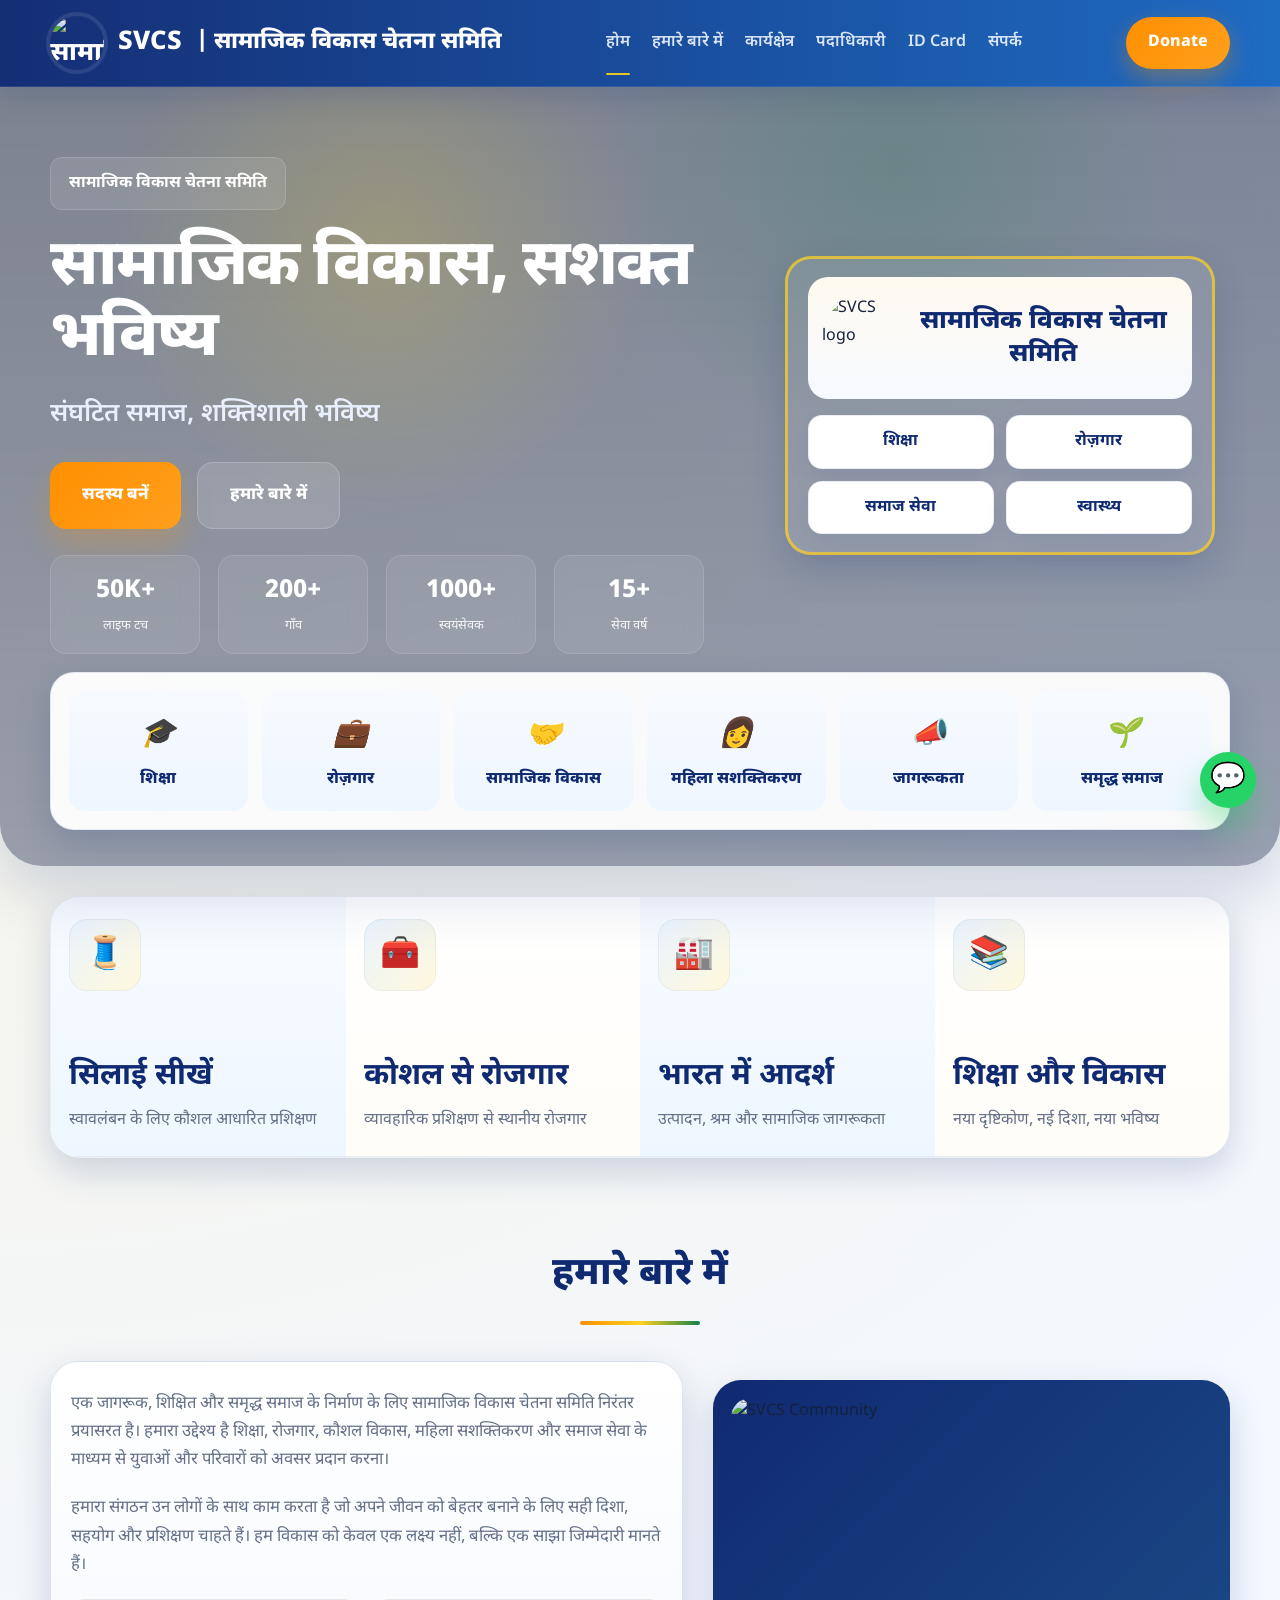
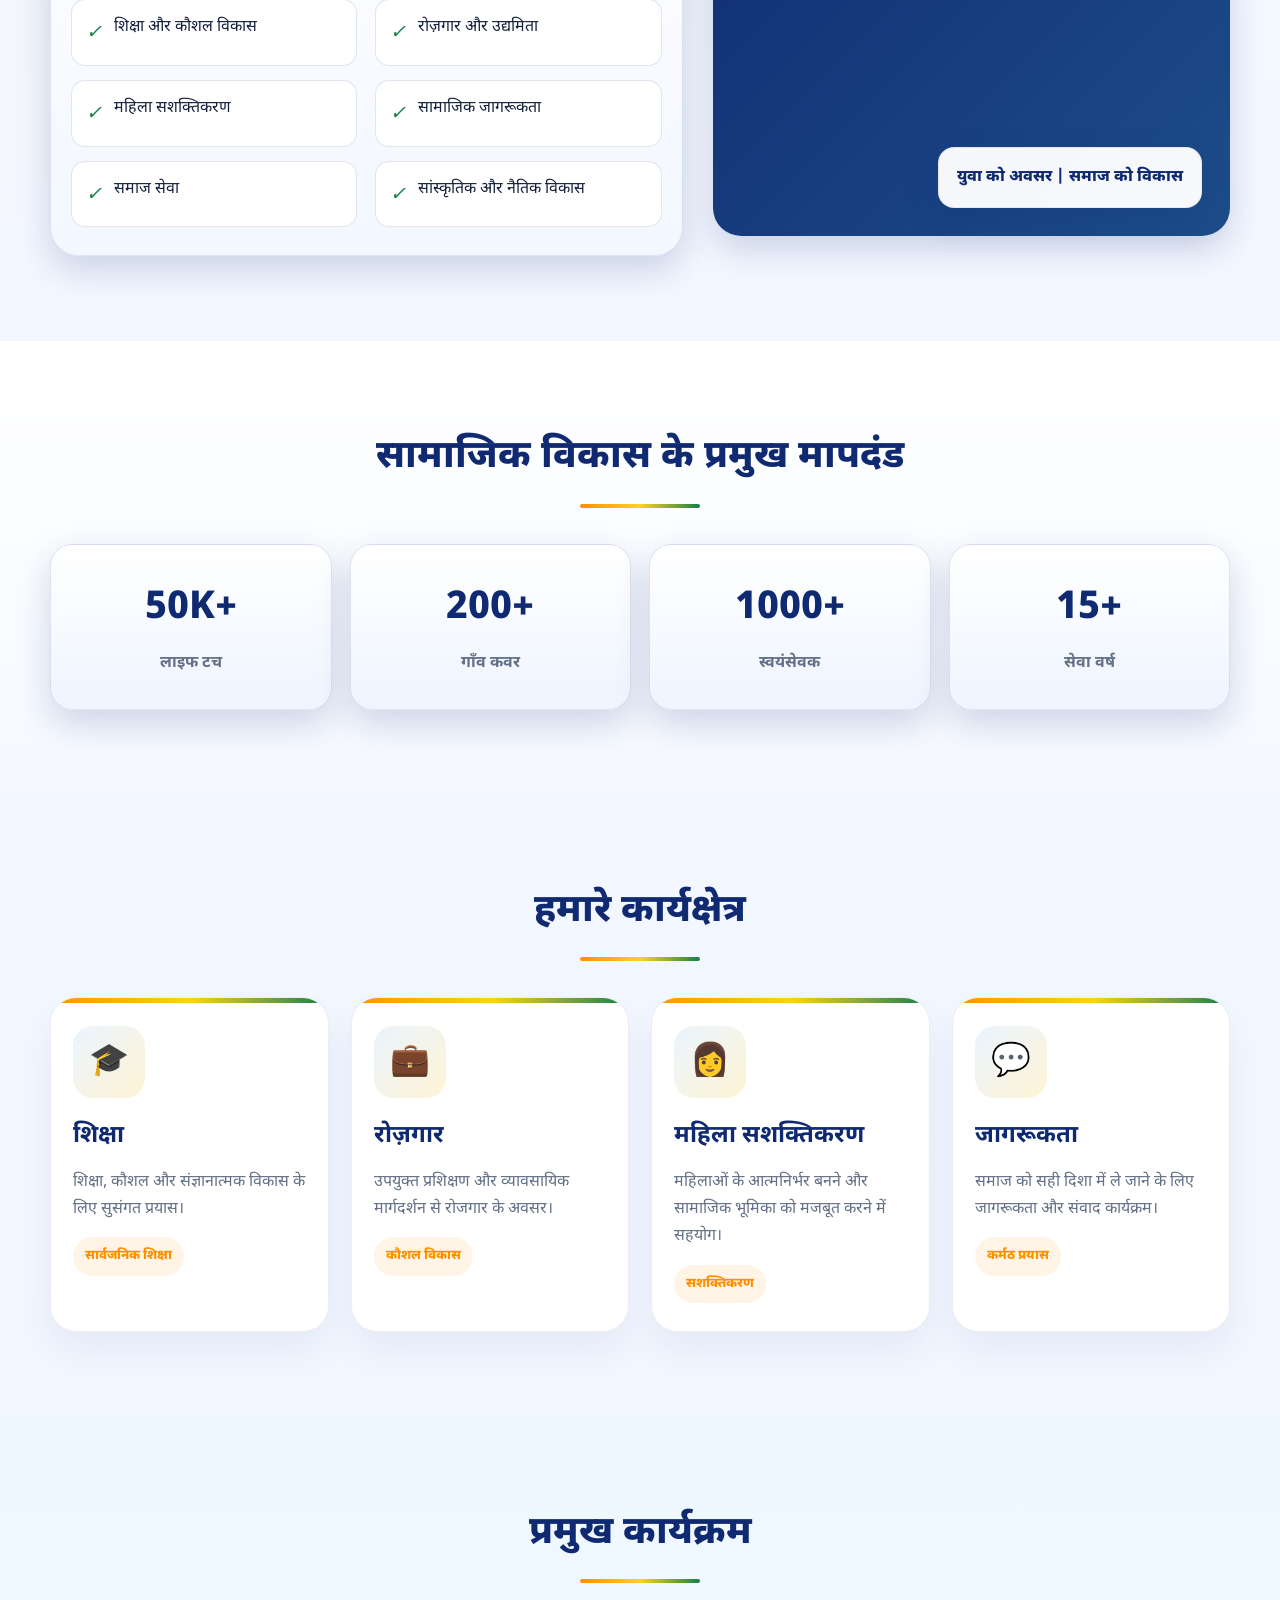
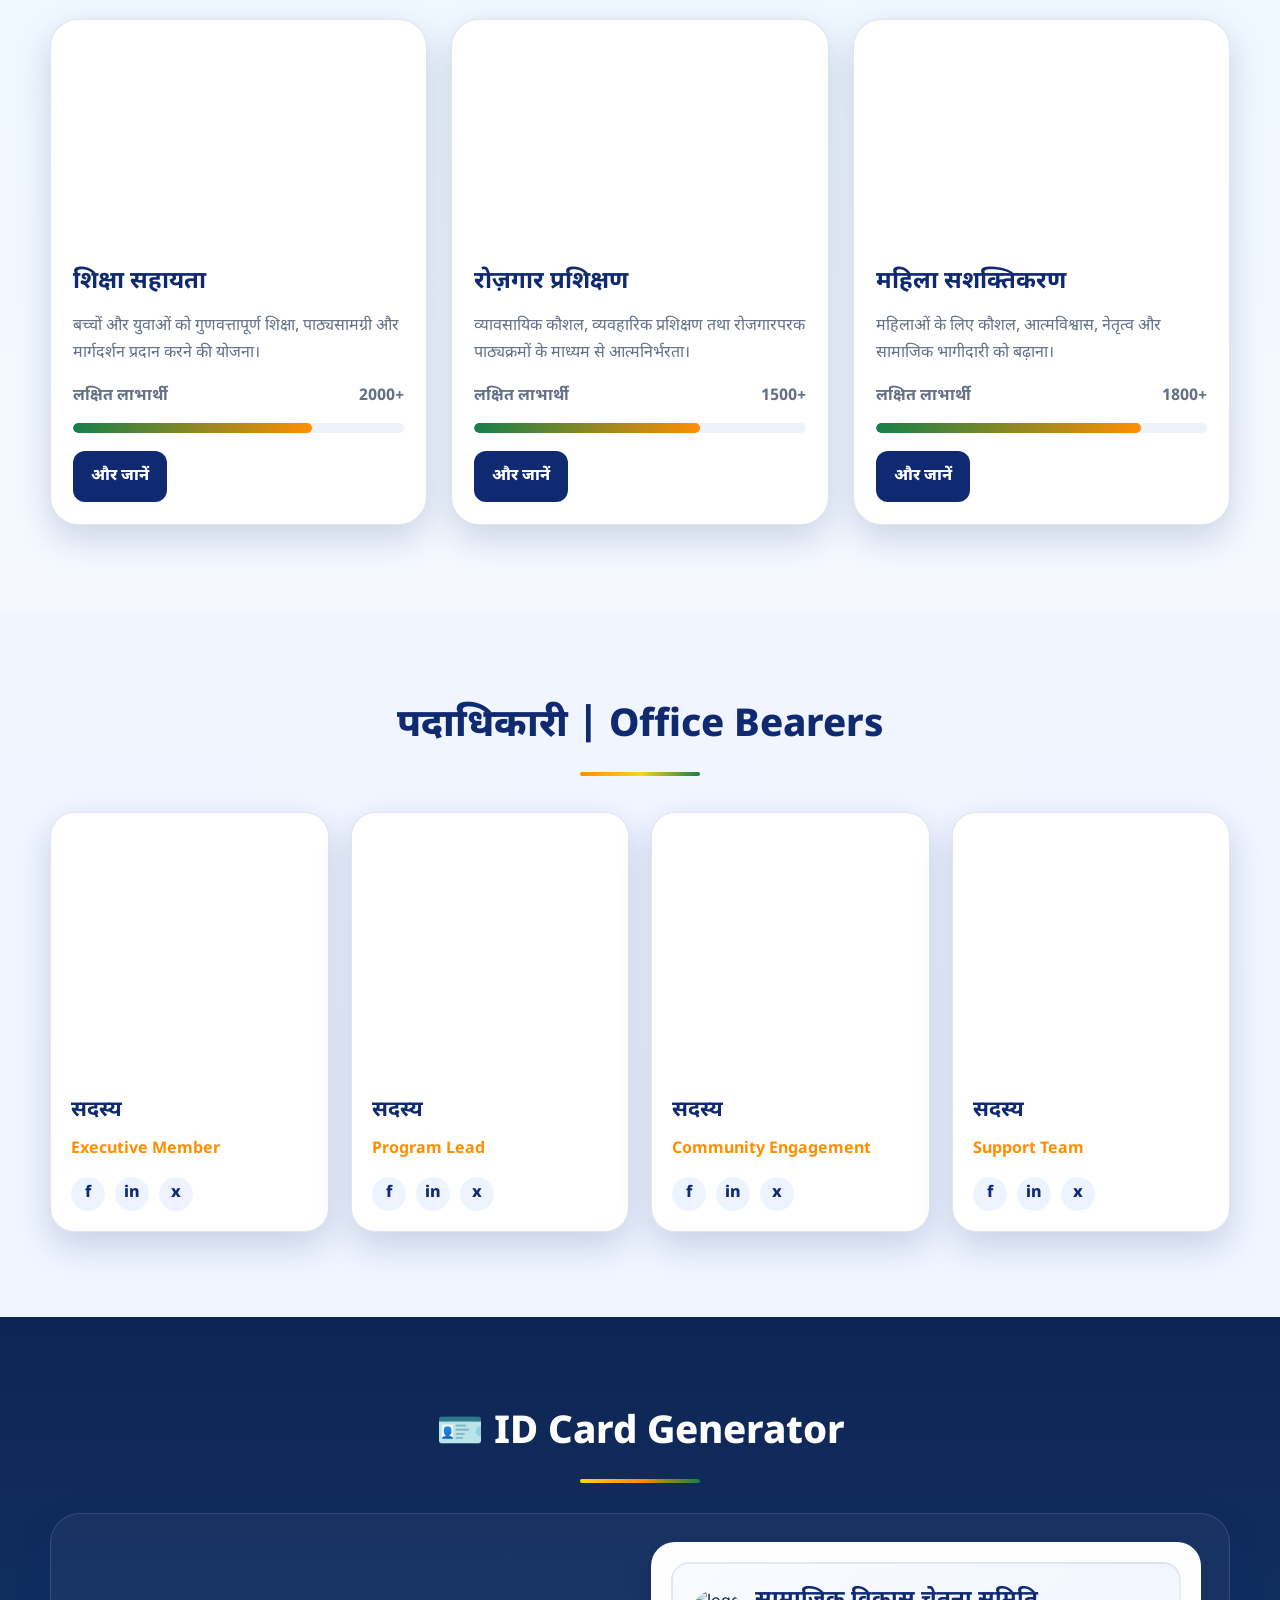
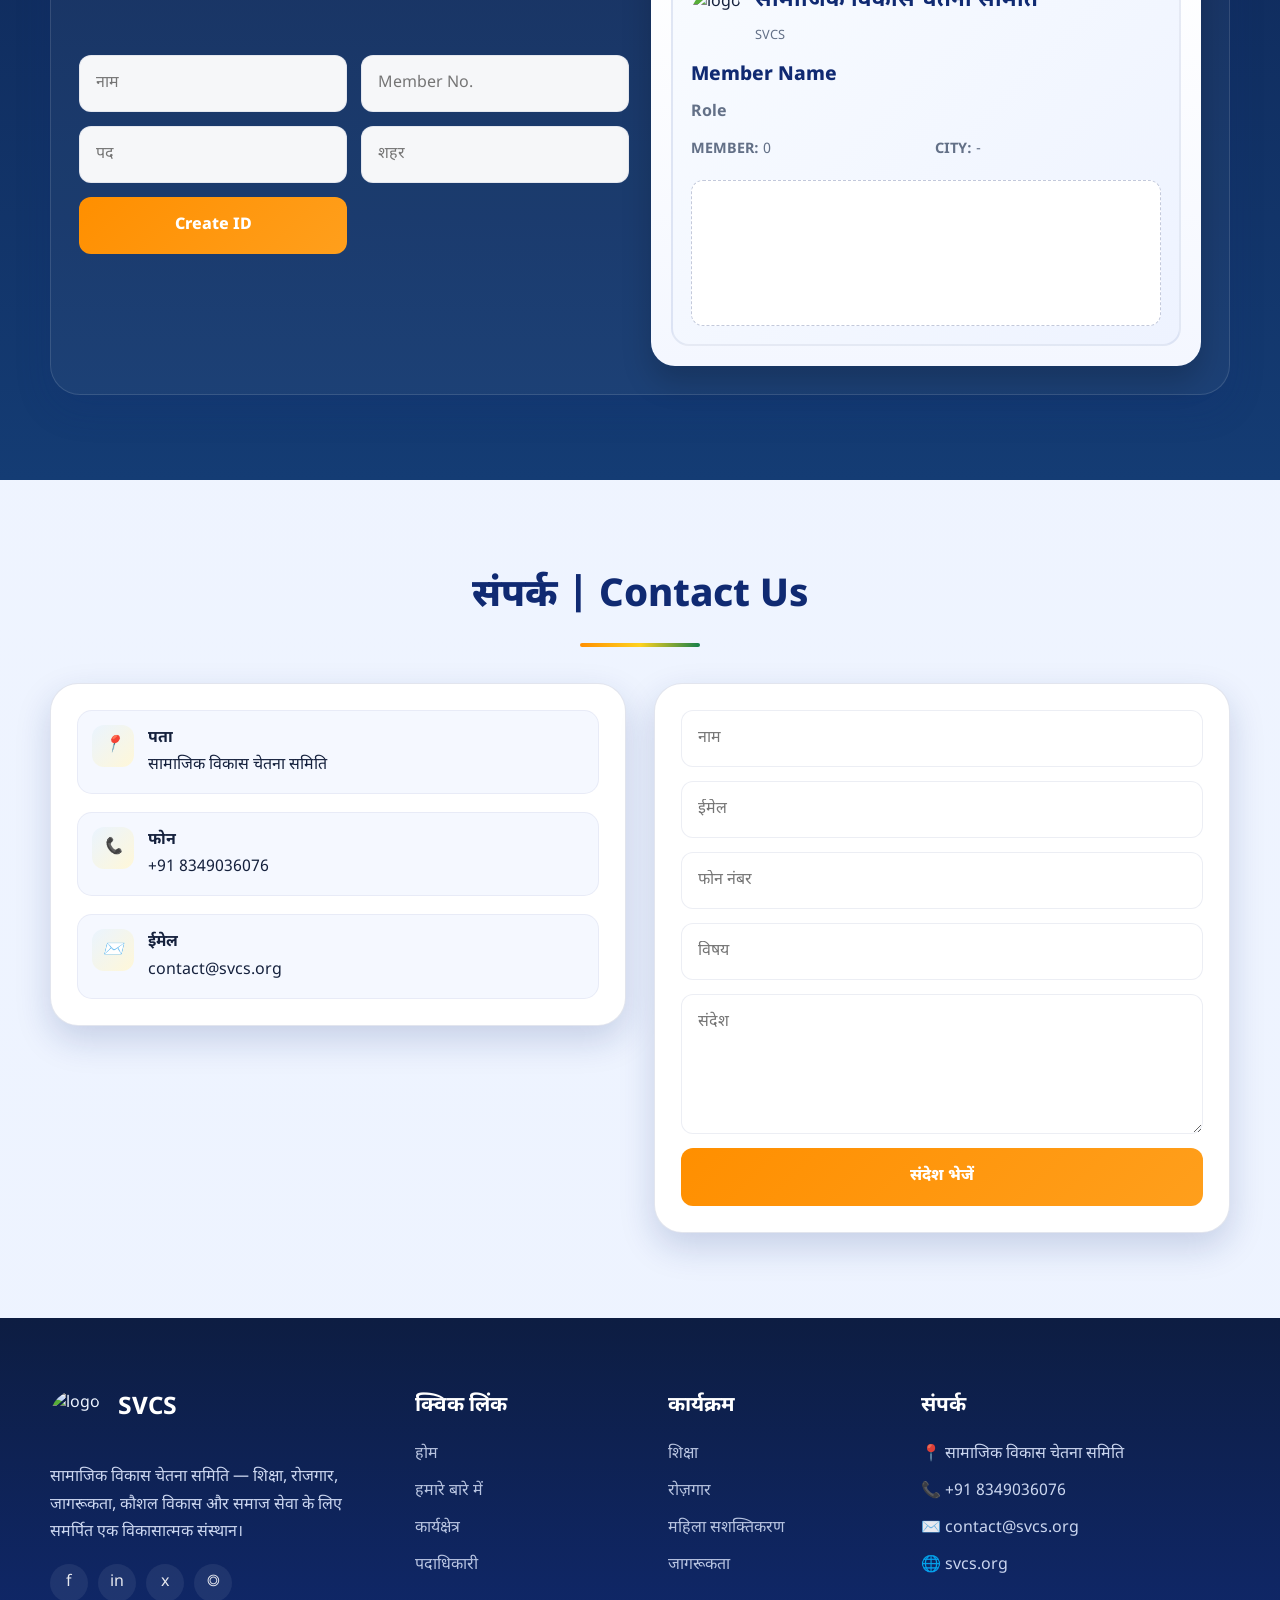
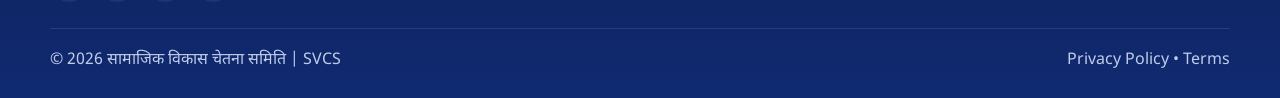
==== index.html @ e0e77afa "Redesign the SVCS landing page with the provided NGO poster-inspired modern layout while preserving " ====
<!doctype html>
<html lang="hi">
<head>
  <meta charset="utf-8">
  <meta name="viewport" content="width=device-width,initial-scale=1">
  <title>सामाजिक विकास चेतना समिति | SVCS</title>
  <meta name="description" content="सामाजिक विकास चेतना समिति — शिक्षा, रोजगार, कौशल विकास, महिला सशक्तिकरण, समाज सेवा और जागरूकता">
  <meta property="og:title" content="सामाजिक विकास चेतना समिति">
  <meta property="og:description" content="युवा को अवसर | समाज को विकास | भारत को आत्मनिर्भर">
  <link rel="preconnect" href="https://fonts.googleapis.com">
  <link rel="preconnect" href="https://fonts.gstatic.com" crossorigin>
  <link href="https://fonts.googleapis.com/css2?family=Noto+Sans+Devanagari:wght@400;600;700;800&family=Poppins:wght@500;600;700;800&display=swap" rel="stylesheet">
  <style>
    :root {
      --blue:#102a72;
      --blue2:#1565c0;
      --gold:#ffd21f;
      --orange:#ff8f00;
      --green:#14804a;
      --light:#f5f7ff;
      --dark:#15213d;
      --muted:#637087;
      --shadow:0 14px 35px rgba(16,42,114,.18);
      --card:#ffffff;
      --bg:#edf3ff;
      --border:rgba(16,42,114,.12);
      --navy-2:#0f2c74;
      --red:#c92a2a;
      --soft:#fff9e9;
      --radius:24px;
      --container:1180px;
    }

    *{box-sizing:border-box;margin:0;padding:0}
    html{scroll-behavior:smooth}
    body{
      font-family:'Noto Sans Devanagari','Poppins',sans-serif;
      background:
        radial-gradient(circle at top left, rgba(255,210,31,.14), transparent 28%),
        linear-gradient(180deg,#f6f9ff 0%,#edf3ff 100%);
      color:var(--dark);
      line-height:1.7;
    }
    a{text-decoration:none;color:inherit}
    img{max-width:100%;display:block}
    button,input,select,textarea{font:inherit}
    .container{width:min(var(--container),calc(100% - 32px));margin:0 auto}
    .section{padding:80px 0}
    .title{margin-bottom:36px;text-align:center}
    .title h2{
      font-size:clamp(2rem,3vw,3rem);
      color:var(--blue);
      font-weight:800;
      display:inline-flex;
      align-items:center;
      gap:12px;
      flex-wrap:wrap;
      justify-content:center;
    }
    .title .line{
      width:120px;height:4px;border-radius:999px;
      background:linear-gradient(90deg,var(--orange),var(--gold),var(--green));
      margin:12px auto 0;
    }

    .topbar{
      position:sticky;top:0;z-index:50;
      backdrop-filter:blur(12px);
      background:linear-gradient(90deg, rgba(16,42,114,.98), rgba(21,101,192,.96));
      box-shadow:0 10px 25px rgba(16,42,114,.15);
      border-bottom:1px solid rgba(255,255,255,.1)
    }
    .nav{display:flex;align-items:center;justify-content:space-between;min-height:86px;gap:22px}
    .brand{display:flex;align-items:center;gap:14px;font-weight:800;color:#fff;font-size:clamp(1.5rem,2vw,2.5rem)}
    .brand img{width:54px;height:54px;border-radius:50%;box-shadow:0 0 0 4px rgba(255,255,255,.1)}
    .brand-text{display:flex;align-items:center;gap:14px;flex-wrap:wrap}
    .nav-links{display:flex;align-items:center;gap:22px;color:#f0f5ff}
    .nav-links a{position:relative;padding:10px 0;font-weight:600;opacity:.9;transition:.25s ease}
    .nav-links a::after{
      content:"";position:absolute;left:0;bottom:-8px;width:0;height:2px;background:var(--gold);transition:.25s ease;border-radius:999px;
    }
    .nav-links a:hover::after,.nav-links a.active::after{width:100%}
    .nav-cta{display:inline-flex;align-items:center;justify-content:center;padding:12px 22px;border-radius:999px;background:linear-gradient(135deg,var(--orange),#ff9f1c);color:#fff;font-weight:800;box-shadow:0 10px 25px rgba(255,143,0,.35);transition:.25s ease}
    .nav-cta:hover{transform:translateY(-2px)}
    .hamb{display:none;width:46px;height:46px;background:rgba(255,255,255,.08);border-radius:12px;border:1px solid rgba(255,255,255,.12);align-items:center;justify-content:center;cursor:pointer}
    .hamb span{display:block;width:20px;height:2px;background:#fff;border-radius:2px;position:relative}
    .hamb span::before,.hamb span::after{content:"";position:absolute;left:0;width:20px;height:2px;background:#fff;border-radius:2px}
    .hamb span::before{top:-7px}.hamb span::after{top:7px}

    .hero-shell{
      position:relative;
      overflow:hidden;
      background:
        linear-gradient(180deg, rgba(12,27,67,.52), rgba(12,27,67,.4)),
        url('https://images.unsplash.com/photo-1529156069898-49953e39b3ac?auto=format&fit=crop&w=1600&q=80') center/cover no-repeat;
      min-height:760px;
      display:flex;align-items:center;
      border-bottom-left-radius:42px;border-bottom-right-radius:42px;
      box-shadow:0 25px 60px rgba(16,42,114,.18);
    }
    .hero-shell::before{
      content:"";position:absolute;inset:0;background:radial-gradient(circle at 30% 20%, rgba(255,210,31,.2), transparent 25%), radial-gradient(circle at 70% 10%, rgba(20,128,74,.2), transparent 25%);
    }
    .hero-inner{position:relative;z-index:1;padding:70px 0 36px}
    .hero-grid{display:grid;grid-template-columns:1.2fr .8fr;align-items:center;gap:28px}
    .hero-copy h1{
      font-size:clamp(2.5rem,5vw,5.1rem);line-height:1.1;color:#fff;font-weight:800;letter-spacing:-.03em;margin-bottom:18px;
    }
    .hero-copy .subhead{
      color:#e8effd;font-size:clamp(1.2rem,2vw,1.8rem);font-weight:600;margin-bottom:26px;
    }
    .hero-copy .mark{display:inline-block;padding:12px 18px;background:rgba(255,255,255,.1);border:1px solid rgba(255,255,255,.15);backdrop-filter:blur(10px);border-radius:12px;color:#fff;font-weight:700;margin-bottom:24px}
    .hero-actions{display:flex;gap:16px;flex-wrap:wrap;margin-bottom:26px}
    .btn{
      display:inline-flex;align-items:center;justify-content:center;gap:10px;padding:18px 32px;border:none;border-radius:16px;font-weight:800;cursor:pointer;transition:.25s ease;font-size:1.05rem
    }
    .btn-primary{background:linear-gradient(135deg,var(--orange),#ff9f1c);color:#fff;box-shadow:0 16px 30px rgba(255,143,0,.25)}
    .btn-secondary{background:rgba(255,255,255,.12);color:#fff;border:1px solid rgba(255,255,255,.18)}
    .btn:hover{transform:translateY(-2px)}
    .hero-stats{display:flex;gap:18px;flex-wrap:wrap}
    .stat-pill{
      min-width:150px;padding:14px 18px;border-radius:16px;background:rgba(255,255,255,.08);border:1px solid rgba(255,255,255,.12);backdrop-filter:blur(8px);color:#fff;text-align:center
    }
    .stat-pill strong{display:block;font-size:1.55rem;font-weight:800}
    .stat-pill span{font-size:.8rem;opacity:.9}

    .hero-visual{position:relative;display:flex;justify-content:center;align-items:center}
    .hero-badge{
      position:relative;width:min(100%,430px);background:rgba(255,255,255,.08);border:3px solid rgba(255,210,31,.7);border-radius:26px;padding:18px 20px;box-shadow:var(--shadow);backdrop-filter:blur(8px)
    }
    .badge-logo{display:flex;align-items:center;justify-content:center;gap:16px;padding:18px 14px;border-radius:20px;background:linear-gradient(180deg,#fffaf0,#f6f9ff)}
    .badge-logo img{width:86px;height:86px;border-radius:50%}
    .badge-logo h3{font-size:clamp(1.3rem,2vw,2.1rem);color:var(--blue);text-align:center;font-weight:800;line-height:1.3}
    .badge-points{display:grid;grid-template-columns:repeat(2,1fr);gap:12px;margin-top:16px}
    .hero-badge .chip{padding:12px 14px;border-radius:14px;background:#fff;box-shadow:0 12px 24px rgba(16,42,114,.08);font-weight:700;color:var(--blue);text-align:center;border:1px solid rgba(16,42,114,.08)}

    .feature-band{margin-top:18px;position:relative;z-index:2}
    .feature-strip{
      display:grid;grid-template-columns:repeat(6,1fr);gap:14px;padding:18px;border-radius:24px;
      background:linear-gradient(90deg, rgba(255,255,255,.96), rgba(255,255,255,.94));
      box-shadow:var(--shadow);border:1px solid rgba(16,42,114,.08)
    }
    .feature-strip .item{display:flex;flex-direction:column;align-items:center;justify-content:center;gap:10px;padding:18px 14px;border-radius:16px;background:linear-gradient(180deg,#f7faff,#eef6ff);color:var(--blue);font-weight:800;text-align:center;min-height:120px}
    .feature-strip .item i{font-size:1.8rem;color:var(--orange)}
    .feature-strip .item span{font-size:1rem;line-height:1.3}

    .poster-section{padding:30px 0 0}
    .poster-wrap{border-radius:30px;background:#fff;box-shadow:var(--shadow);overflow:hidden;border:1px solid rgba(16,42,114,.08)}
    .poster-grid{display:grid;grid-template-columns:repeat(4,1fr);gap:0}
    .poster-card{
      min-height:260px;padding:22px 18px;background:linear-gradient(180deg,#fff,#fffdf8);display:flex;flex-direction:column;justify-content:space-between;border-bottom:1px solid rgba(16,42,114,.08)
    }
    .poster-card:nth-child(odd){background:linear-gradient(180deg,#f7fbff,#eef7ff)}
    .poster-card .icon{display:flex;align-items:center;justify-content:center;width:72px;height:72px;border-radius:18px;background:linear-gradient(135deg,#eaf4ff,#fff8dc);color:var(--blue);font-size:2rem;box-shadow:inset 0 0 0 1px rgba(16,42,114,.05)}
    .poster-card h3{color:var(--blue);font-size:1.9rem;line-height:1.2;margin:8px 0 12px}
    .poster-card p{color:var(--muted);font-size:1rem}

    .section{padding:85px 0}
    .about-grid{display:grid;grid-template-columns:1.1fr .9fr;gap:30px;align-items:center}
    .about-copy{padding:28px 20px;border-radius:28px;background:linear-gradient(180deg,#fff,#f3f7ff);box-shadow:var(--shadow);border:1px solid var(--border)}
    .about-copy p{color:var(--muted);margin-bottom:20px;font-size:1.04rem}
    .check-list{display:grid;grid-template-columns:repeat(2,minmax(0,1fr));gap:14px 18px}
    .check-item{display:flex;align-items:flex-start;gap:12px;padding:14px 14px;border-radius:14px;background:#fff;border:1px solid var(--border)}
    .check-item i{color:var(--green);font-size:1.2rem;padding-top:4px}
    .about-visual{position:relative;padding:18px;border-radius:28px;background:linear-gradient(135deg,var(--blue),#1d4e89);box-shadow:var(--shadow)}
    .about-visual img{border-radius:20px;min-height:420px;object-fit:cover}
    .floating-note{position:absolute;bottom:28px;right:28px;background:rgba(255,255,255,.96);border-radius:16px;padding:16px 18px;box-shadow:var(--shadow);border:1px solid rgba(16,42,114,.08);color:var(--blue);font-weight:800}

    .stats-grid{display:grid;grid-template-columns:repeat(4,1fr);gap:18px}
    .stat-card{padding:32px 18px;border-radius:22px;background:linear-gradient(180deg,#fff,#eef5ff);text-align:center;border:1px solid var(--border);box-shadow:var(--shadow)}
    .stat-card .num{font-size:clamp(2rem,3vw,3rem);font-weight:800;color:var(--blue);margin-bottom:8px}
    .stat-card .label{font-weight:700;color:var(--muted)}

    .services-grid{display:grid;grid-template-columns:repeat(4,1fr);gap:22px}
    .svc-card{position:relative;padding:28px 22px;border-radius:26px;background:#fff;border:1px solid rgba(16,42,114,.08);box-shadow:0 18px 34px rgba(16,42,114,.06);overflow:hidden;transition:.25s ease}
    .svc-card::before{content:"";position:absolute;inset:0 auto auto 0;width:100%;height:5px;background:linear-gradient(90deg,var(--orange),var(--gold),var(--green));}
    .svc-card:hover{transform:translateY(-7px);box-shadow:0 22px 44px rgba(16,42,114,.12)}
    .svc-icon{display:flex;align-items:center;justify-content:center;width:72px;height:72px;border-radius:20px;background:linear-gradient(135deg,#eaf4ff,#fff4d5);color:var(--blue);font-size:2rem;margin-bottom:18px}
    .svc-card h3{font-size:1.5rem;color:var(--blue);margin-bottom:12px}
    .svc-card p{color:var(--muted);margin-bottom:14px}
    .svc-tag{display:inline-flex;align-items:center;gap:8px;padding:8px 12px;border-radius:999px;background:rgba(255,143,0,.1);color:var(--orange);font-size:.82rem;font-weight:800}

    .programs-grid{display:grid;grid-template-columns:repeat(3,1fr);gap:24px}
    .program-card{background:#fff;border-radius:28px;overflow:hidden;border:1px solid var(--border);box-shadow:var(--shadow);display:flex;flex-direction:column;transition:.25s ease}
    .program-card:hover{transform:translateY(-6px)}
    .program-card .image{height:220px;background-size:cover;background-position:center}
    .program-card .body{padding:22px}
    .program-card h3{color:var(--blue);font-size:1.5rem;margin-bottom:10px}
    .program-card p{color:var(--muted);margin-bottom:16px}
    .meta-row{display:flex;align-items:center;justify-content:space-between;gap:12px;color:var(--muted);font-weight:700;margin-bottom:12px}
    .mini-bar{height:10px;background:#edf2fb;border-radius:999px;overflow:hidden;margin-bottom:18px}
    .mini-bar > span{display:block;height:100%;border-radius:999px;background:linear-gradient(90deg,var(--green),var(--orange))}
    .card-link{display:inline-flex;align-items:center;justify-content:center;padding:12px 18px;border-radius:12px;background:var(--blue);color:#fff;font-weight:800}

    .team-grid{display:grid;grid-template-columns:repeat(4,1fr);gap:22px}
    .team-card{background:#fff;border-radius:24px;overflow:hidden;border:1px solid var(--border);box-shadow:var(--shadow);transition:.25s ease}
    .team-card:hover{transform:translateY(-6px)}
    .team-card .photo{height:260px;background-position:center;background-size:cover}
    .team-card .info{padding:20px}
    .team-card h3{font-size:1.35rem;color:var(--blue);margin-bottom:6px}
    .team-card .role{color:var(--orange);font-weight:700;margin-bottom:14px}
    .socials{display:flex;gap:10px}
    .socials a{width:34px;height:34px;border-radius:50%;display:flex;align-items:center;justify-content:center;background:#edf3ff;color:var(--blue);font-weight:800}

    .id-section{background:linear-gradient(180deg,#0e2554,#143c74);color:#fff}
    .id-shell{display:grid;grid-template-columns:1fr 1fr;gap:22px;align-items:center;background:rgba(255,255,255,.04);border:1px solid rgba(255,255,255,.12);border-radius:30px;padding:28px;box-shadow:var(--shadow)}
    .id-form{display:grid;grid-template-columns:repeat(2,1fr);gap:14px}
    .id-form input,.id-form button,.contact-form input,.contact-form textarea,.contact-form button{border-radius:12px;border:none;outline:none}
    .id-form input,.contact-form input,.contact-form textarea{width:100%;padding:14px 16px;background:rgba(255,255,255,.96);border:1px solid rgba(16,42,114,.08);color:var(--dark)}
    .id-form button,.contact-form button{padding:15px 18px;background:linear-gradient(135deg,var(--orange),#ff9f1c);color:#fff;font-weight:800;cursor:pointer}
    .id-preview{padding:20px;background:linear-gradient(180deg,#fff,#f4f7ff);color:var(--dark);border-radius:24px;box-shadow:0 16px 30px rgba(0,0,0,.18)}
    .id-card{padding:18px;border-radius:18px;border:2px solid rgba(16,42,114,.08);background:linear-gradient(135deg,#f8fbff,#eef3ff)}
    .id-head{display:flex;align-items:center;gap:12px;margin-bottom:12px}
    .id-head img{width:52px;height:52px;border-radius:50%}
    .id-card h3{font-size:1.4rem;color:var(--blue);margin-bottom:6px}
    .id-card .meta{display:grid;grid-template-columns:1fr 1fr;gap:10px 18px;font-size:.9rem;color:var(--muted);margin-top:12px}
    .qr-box{margin-top:18px;display:flex;align-items:center;justify-content:center;padding:12px;border:1px dashed rgba(16,42,114,.25);border-radius:12px;background:#fff}

    .contact-grid{display:grid;grid-template-columns:1fr 1fr;gap:28px;align-items:start}
    .contact-box{background:#fff;border:1px solid var(--border);border-radius:28px;box-shadow:var(--shadow);padding:26px}
    .info-list{display:grid;gap:18px}
    .info-item{display:flex;align-items:flex-start;gap:14px;padding:14px;border-radius:15px;background:#f5f8ff;border:1px solid rgba(16,42,114,.06)}
    .info-item i{display:flex;align-items:center;justify-content:center;width:42px;height:42px;border-radius:12px;background:linear-gradient(135deg,#eaf4ff,#fff7d8);color:var(--blue)}
    .contact-form{display:grid;gap:14px}
    .contact-form textarea{min-height:140px;resize:vertical}

    .footer{background:linear-gradient(180deg,#0d1d42,#102a72);color:#edf4ff;padding:70px 0 24px}
    .footer-grid{display:grid;grid-template-columns:1.2fr .8fr .8fr 1.1fr;gap:28px}
    .footer-col h3{color:#fff;font-size:1.3rem;margin-bottom:18px}
    .footer-col p,.footer-col li,.footer-col a{color:#dfe9ff;opacity:.9}
    .brand-mini{display:flex;align-items:center;gap:14px;margin-bottom:18px}
    .brand-mini img{width:54px;height:54px;border-radius:50%}
    .socials-footer{display:flex;gap:10px;margin-top:18px}
    .socials-footer a{width:38px;height:38px;border-radius:50%;display:flex;align-items:center;justify-content:center;background:rgba(255,255,255,.08);color:#fff}
    .footer-col ul{list-style:none;display:grid;gap:10px}
    .footer-bottom{margin-top:26px;border-top:1px solid rgba(255,255,255,.12);padding-top:18px;display:flex;align-items:center;justify-content:space-between;gap:14px;flex-wrap:wrap;color:#dfe9ff;opacity:.85}

    .scroll-top{position:fixed;right:24px;bottom:28px;width:52px;height:52px;border-radius:50%;background:linear-gradient(135deg,var(--orange),#ff9f1c);display:flex;align-items:center;justify-content:center;color:#fff;box-shadow:0 15px 30px rgba(255,143,0,.3);z-index:110;opacity:0;visibility:hidden;transform:translateY(16px);transition:.25s ease}
    .scroll-top.show{opacity:1;visibility:visible;transform:translateY(0)}

    .whatsapp{position:fixed;right:24px;bottom:92px;width:56px;height:56px;border-radius:50%;display:flex;align-items:center;justify-content:center;background:#25d366;color:#fff;font-size:1.8rem;z-index:100;box-shadow:0 18px 30px rgba(37,211,102,.38)}

    @media (max-width: 1024px) {
      .hero-grid,.about-grid,.contact-grid,.id-shell{grid-template-columns:1fr}
      .services-grid,.stats-grid{grid-template-columns:repeat(2,1fr)}
      .programs-grid{grid-template-columns:repeat(2,1fr)}
      .team-grid{grid-template-columns:repeat(2,1fr)}
      .footer-grid{grid-template-columns:repeat(2,1fr)}
      .feature-strip{grid-template-columns:repeat(3,1fr)}
      .poster-grid{grid-template-columns:repeat(2,1fr)}
    }

    @media (max-width: 820px) {
      .nav-links{position:absolute;top:86px;left:16px;right:16px;background:rgba(12,28,67,.98);padding:18px 20px;border-radius:18px;display:none;flex-direction:column;align-items:flex-start;border:1px solid rgba(255,255,255,.08);box-shadow:0 15px 30px rgba(0,0,0,.2)}
      .nav-links.open{display:flex}
      .hamb{display:flex}
      .nav-cta{display:none}
      .brand-text{font-size:1.1rem}
      .hero-shell{min-height:620px}
      .hero-actions{flex-direction:column;align-items:stretch}
      .btn{width:100%}
      .feature-strip,.services-grid,.stats-grid,.programs-grid,.team-grid,.id-form,.footer-grid{grid-template-columns:1fr}
      .poster-grid{grid-template-columns:1fr}
      .check-list{grid-template-columns:1fr}
    }
  </style>
</head>
<body>
  <a class="whatsapp" href="https://wa.me/918349036076" target="_blank" aria-label="WhatsApp">💬</a>
  <div class="scroll-top" id="scrollTop" aria-label="Back to top">↑</div>

  <header class="topbar">
    <div class="container nav">
      <a class="brand" href="#home" aria-label="SVCS Home">
        <img src="https://raw.githubusercontent.com/amarfbt-hash/svcs-website/main/logo.png" alt="सामाजिक विकास चेतना समिति">
        <div class="brand-text">
          <span>SVCS</span>
          <span style="font-size:clamp(1rem,1.8vw,1.7rem)">| सामाजिक विकास चेतना समिति</span>
        </div>
      </a>

      <nav class="nav-links" id="navLinks">
        <a href="#home" class="active">होम</a>
        <a href="#about">हमारे बारे में</a>
        <a href="#work">कार्यक्षेत्र</a>
        <a href="#team">पदाधिकारी</a>
        <a href="#idcard">ID Card</a>
        <a href="#contact">संपर्क</a>
      </nav>

      <a class="nav-cta" href="#idcard">Donate</a>
      <button class="hamb" id="hamb" aria-label="Open menu">
        <span></span>
      </button>
    </div>
  </header>

  <main id="home">
    <section class="hero-shell">
      <div class="container hero-inner">
        <div class="hero-grid">
          <div class="hero-copy">
            <div class="mark">सामाजिक विकास चेतना समिति</div>
            <h1>सामाजिक विकास, सशक्त भविष्य</h1>
            <div class="subhead">संघटित समाज, शक्तिशाली भविष्य</div>
            <div class="hero-actions">
              <a href="#contact" class="btn btn-primary">सदस्य बनें</a>
              <a href="#about" class="btn btn-secondary">हमारे बारे में</a>
            </div>
            <div class="hero-stats">
              <div class="stat-pill"><strong>50K+</strong><span>लाइफ टच</span></div>
              <div class="stat-pill"><strong>200+</strong><span>गाँव</span></div>
              <div class="stat-pill"><strong>1000+</strong><span>स्वयंसेवक</span></div>
              <div class="stat-pill"><strong>15+</strong><span>सेवा वर्ष</span></div>
            </div>
          </div>

          <div class="hero-visual">
            <div class="hero-badge">
              <div class="badge-logo">
                <img src="https://raw.githubusercontent.com/amarfbt-hash/svcs-website/main/logo.png" alt="SVCS logo">
                <h3>सामाजिक विकास चेतना समिति</h3>
              </div>
              <div class="badge-points">
                <div class="chip">शिक्षा</div>
                <div class="chip">रोज़गार</div>
                <div class="chip">समाज सेवा</div>
                <div class="chip">स्वास्थ्य</div>
              </div>
            </div>
          </div>
        </div>

        <div class="feature-band">
          <div class="feature-strip">
            <div class="item"><i>🎓</i><span>शिक्षा</span></div>
            <div class="item"><i>💼</i><span>रोज़गार</span></div>
            <div class="item"><i>🤝</i><span>सामाजिक विकास</span></div>
            <div class="item"><i>👩</i><span>महिला सशक्तिकरण</span></div>
            <div class="item"><i>📣</i><span>जागरूकता</span></div>
            <div class="item"><i>🌱</i><span>समृद्ध समाज</span></div>
          </div>
        </div>
      </div>
    </section>

    <section class="poster-section">
      <div class="container">
        <div class="poster-wrap">
          <div class="poster-grid">
            <div class="poster-card">
              <div class="icon">🧵</div>
              <div>
                <h3>सिलाई सीखें</h3>
                <p>स्वावलंबन के लिए कौशल आधारित प्रशिक्षण</p>
              </div>
            </div>
            <div class="poster-card">
              <div class="icon">🧰</div>
              <div>
                <h3>कोशल से रोजगार</h3>
                <p>व्यावहारिक प्रशिक्षण से स्थानीय रोजगार</p>
              </div>
            </div>
            <div class="poster-card">
              <div class="icon">🏭</div>
              <div>
                <h3>भारत में आदर्श</h3>
                <p>उत्पादन, श्रम और सामाजिक जागरूकता</p>
              </div>
            </div>
            <div class="poster-card">
              <div class="icon">📚</div>
              <div>
                <h3>शिक्षा और विकास</h3>
                <p>नया दृष्टिकोण, नई दिशा, नया भविष्य</p>
              </div>
            </div>
          </div>
        </div>
      </div>
    </section>

    <section id="about" class="section">
      <div class="container">
        <div class="title">
          <h2>हमारे बारे में</h2>
          <div class="line"></div>
        </div>

        <div class="about-grid">
          <div class="about-copy">
            <p>एक जागरूक, शिक्षित और समृद्ध समाज के निर्माण के लिए सामाजिक विकास चेतना समिति निरंतर प्रयासरत है। हमारा उद्देश्य है शिक्षा, रोजगार, कौशल विकास, महिला सशक्तिकरण और समाज सेवा के माध्यम से युवाओं और परिवारों को अवसर प्रदान करना।</p>
            <p>हमारा संगठन उन लोगों के साथ काम करता है जो अपने जीवन को बेहतर बनाने के लिए सही दिशा, सहयोग और प्रशिक्षण चाहते हैं। हम विकास को केवल एक लक्ष्य नहीं, बल्कि एक साझा जिम्मेदारी मानते हैं।</p>

            <div class="check-list">
              <div class="check-item"><i>✓</i><span>शिक्षा और कौशल विकास</span></div>
              <div class="check-item"><i>✓</i><span>रोज़गार और उद्यमिता</span></div>
              <div class="check-item"><i>✓</i><span>महिला सशक्तिकरण</span></div>
              <div class="check-item"><i>✓</i><span>सामाजिक जागरूकता</span></div>
              <div class="check-item"><i>✓</i><span>समाज सेवा</span></div>
              <div class="check-item"><i>✓</i><span>सांस्कृतिक और नैतिक विकास</span></div>
            </div>
          </div>

          <div class="about-visual">
            <img src="https://images.unsplash.com/photo-1529156069898-49953e39b3ac?auto=format&fit=crop&w=900&q=80" alt="SVCS Community">
            <div class="floating-note">युवा को अवसर | समाज को विकास</div>
          </div>
        </div>
      </div>
    </section>

    <section class="section" style="background:linear-gradient(180deg,#fff,#f5f9ff)">
      <div class="container">
        <div class="title">
          <h2>सामाजिक विकास के प्रमुख मापदंड</h2>
          <div class="line"></div>
        </div>
        <div class="stats-grid">
          <div class="stat-card">
            <div class="num">50K+</div>
            <div class="label">लाइफ टच</div>
          </div>
          <div class="stat-card">
            <div class="num">200+</div>
            <div class="label">गाँव कवर</div>
          </div>
          <div class="stat-card">
            <div class="num">1000+</div>
            <div class="label">स्वयंसेवक</div>
          </div>
          <div class="stat-card">
            <div class="num">15+</div>
            <div class="label">सेवा वर्ष</div>
          </div>
        </div>
      </div>
    </section>

    <section id="work" class="section">
      <div class="container">
        <div class="title">
          <h2>हमारे कार्यक्षेत्र</h2>
          <div class="line"></div>
        </div>
        <div class="services-grid">
          <article class="svc-card">
            <div class="svc-icon">🎓</div>
            <h3>शिक्षा</h3>
            <p>शिक्षा, कौशल और संज्ञानात्मक विकास के लिए सुसंगत प्रयास।</p>
            <span class="svc-tag">सार्वजनिक शिक्षा</span>
          </article>

          <article class="svc-card">
            <div class="svc-icon">💼</div>
            <h3>रोज़गार</h3>
            <p>उपयुक्त प्रशिक्षण और व्यावसायिक मार्गदर्शन से रोजगार के अवसर।</p>
            <span class="svc-tag">कौशल विकास</span>
          </article>

          <article class="svc-card">
            <div class="svc-icon">👩</div>
            <h3>महिला सशक्तिकरण</h3>
            <p>महिलाओं के आत्मनिर्भर बनने और सामाजिक भूमिका को मजबूत करने में सहयोग।</p>
            <span class="svc-tag">सशक्तिकरण</span>
          </article>

          <article class="svc-card">
            <div class="svc-icon">💬</div>
            <h3>जागरूकता</h3>
            <p>समाज को सही दिशा में ले जाने के लिए जागरूकता और संवाद कार्यक्रम।</p>
            <span class="svc-tag">कर्मठ प्रयास</span>
          </article>
        </div>
      </div>
    </section>

    <section class="section" style="background:linear-gradient(180deg,#eef7ff,#f5f9ff)">
      <div class="container">
        <div class="title">
          <h2>प्रमुख कार्यक्रम</h2>
          <div class="line"></div>
        </div>

        <div class="programs-grid">
          <article class="program-card">
            <div class="image" style="background-image:url('https://images.unsplash.com/photo-1503676260728-1c00da094a0b?auto=format&fit=crop&w=900&q=80')"></div>
            <div class="body">
              <h3>शिक्षा सहायता</h3>
              <p>बच्चों और युवाओं को गुणवत्तापूर्ण शिक्षा, पाठ्यसामग्री और मार्गदर्शन प्रदान करने की योजना।</p>
              <div class="meta-row"><span>लक्षित लाभार्थी</span><strong>2000+</strong></div>
              <div class="mini-bar"><span style="width:72%"></span></div>
              <a href="#contact" class="card-link">और जानें</a>
            </div>
          </article>

          <article class="program-card">
            <div class="image" style="background-image:url('https://images.unsplash.com/photo-1522202176988-66273c2fd55f?auto=format&fit=crop&w=900&q=80')"></div>
            <div class="body">
              <h3>रोज़गार प्रशिक्षण</h3>
              <p>व्यावसायिक कौशल, व्यवहारिक प्रशिक्षण तथा रोजगारपरक पाठ्यक्रमों के माध्यम से आत्मनिर्भरता।</p>
              <div class="meta-row"><span>लक्षित लाभार्थी</span><strong>1500+</strong></div>
              <div class="mini-bar"><span style="width:68%"></span></div>
              <a href="#contact" class="card-link">और जानें</a>
            </div>
          </article>

          <article class="program-card">
            <div class="image" style="background-image:url('https://images.unsplash.com/photo-1517048676732-d65bc937f952?auto=format&fit=crop&w=900&q=80')"></div>
            <div class="body">
              <h3>महिला सशक्तिकरण</h3>
              <p>महिलाओं के लिए कौशल, आत्मविश्वास, नेतृत्व और सामाजिक भागीदारी को बढ़ाना।</p>
              <div class="meta-row"><span>लक्षित लाभार्थी</span><strong>1800+</strong></div>
              <div class="mini-bar"><span style="width:80%"></span></div>
              <a href="#contact" class="card-link">और जानें</a>
            </div>
          </article>
        </div>
      </div>
    </section>

    <section id="team" class="section">
      <div class="container">
        <div class="title">
          <h2>पदाधिकारी | Office Bearers</h2>
          <div class="line"></div>
        </div>

        <div class="team-grid">
          <article class="team-card">
            <div class="photo" style="background-image:url('https://images.unsplash.com/photo-1500648767791-00dcc994a43e?auto=format&fit=crop&w=700&q=80')"></div>
            <div class="info">
              <h3>सदस्य</h3>
              <div class="role">Executive Member</div>
              <div class="socials">
                <a href="#">f</a>
                <a href="#">in</a>
                <a href="#">x</a>
              </div>
            </div>
          </article>

          <article class="team-card">
            <div class="photo" style="background-image:url('https://images.unsplash.com/photo-1494790108377-be9c29b29330?auto=format&fit=crop&w=700&q=80')"></div>
            <div class="info">
              <h3>सदस्य</h3>
              <div class="role">Program Lead</div>
              <div class="socials">
                <a href="#">f</a>
                <a href="#">in</a>
                <a href="#">x</a>
              </div>
            </div>
          </article>

          <article class="team-card">
            <div class="photo" style="background-image:url('https://images.unsplash.com/photo-1506794778202-cad84cf45f1d?auto=format&fit=crop&w=700&q=80')"></div>
            <div class="info">
              <h3>सदस्य</h3>
              <div class="role">Community Engagement</div>
              <div class="socials">
                <a href="#">f</a>
                <a href="#">in</a>
                <a href="#">x</a>
              </div>
            </div>
          </article>

          <article class="team-card">
            <div class="photo" style="background-image:url('https://images.unsplash.com/photo-1544005313-94ddf0286df2?auto=format&fit=crop&w=700&q=80')"></div>
            <div class="info">
              <h3>सदस्य</h3>
              <div class="role">Support Team</div>
              <div class="socials">
                <a href="#">f</a>
                <a href="#">in</a>
                <a href="#">x</a>
              </div>
            </div>
          </article>
        </div>
      </div>
    </section>

    <section id="idcard" class="section id-section">
      <div class="container">
        <div class="title" style="margin-bottom:30px">
          <h2 style="color:#fff">🪪 ID Card Generator</h2>
          <div class="line" style="background:linear-gradient(90deg,#ffd21f,#ff8f00,#14804a)"></div>
        </div>

        <div class="id-shell">
          <form class="id-form" id="idForm">
            <input type="text" id="memberName" placeholder="नाम">
            <input type="text" id="memberNo" placeholder="Member No.">
            <input type="text" id="memberRole" placeholder="पद">
            <input type="text" id="memberCity" placeholder="शहर">
            <button type="submit">Create ID</button>
          </form>

          <div class="id-preview">
            <div class="id-card">
              <div class="id-head">
                <img src="https://raw.githubusercontent.com/amarfbt-hash/svcs-website/main/logo.png" alt="logo">
                <div>
                  <h3>सामाजिक विकास चेतना समिति</h3>
                  <div style="font-size:.8rem;color:var(--muted)">SVCS</div>
                </div>
              </div>
              <div style="font-weight:800;color:var(--blue);font-size:1.2rem" id="previewName">Member Name</div>
              <div style="margin-top:6px;color:var(--muted);font-weight:700" id="previewRole">Role</div>
              <div class="meta">
                <div><strong>MEMBER:</strong> <span id="previewMemberNo">000</span></div>
                <div><strong>CITY:</strong> <span id="previewCity">-</span></div>
              </div>
              <div class="qr-box">
                <div id="qrcode" style="width:120px;height:120px"></div>
              </div>
            </div>
          </div>
        </div>
      </div>
    </section>

    <section id="contact" class="section">
      <div class="container">
        <div class="title">
          <h2>संपर्क | Contact Us</h2>
          <div class="line"></div>
        </div>

        <div class="contact-grid">
          <div class="contact-box">
            <div class="info-list">
              <div class="info-item">
                <i>📍</i>
                <div>
                  <strong>पता</strong>
                  <div>सामाजिक विकास चेतना समिति</div>
                </div>
              </div>
              <div class="info-item">
                <i>📞</i>
                <div>
                  <strong>फोन</strong>
                  <div>+91 8349036076</div>
                </div>
              </div>
              <div class="info-item">
                <i>✉️</i>
                <div>
                  <strong>ईमेल</strong>
                  <div>contact@svcs.org</div>
                </div>
              </div>
            </div>
          </div>

          <div class="contact-box">
            <form class="contact-form">
              <input type="text" placeholder="नाम">
              <input type="email" placeholder="ईमेल">
              <input type="tel" placeholder="फोन नंबर">
              <input type="text" placeholder="विषय">
              <textarea placeholder="संदेश"></textarea>
              <button type="submit">संदेश भेजें</button>
            </form>
          </div>
        </div>
      </div>
    </section>
  </main>

  <footer class="footer">
    <div class="container">
      <div class="footer-grid">
        <div class="footer-col">
          <div class="brand-mini">
            <img src="https://raw.githubusercontent.com/amarfbt-hash/svcs-website/main/logo.png" alt="logo">
            <div>
              <h3 style="color:#fff;font-size:1.5rem">SVCS</h3>
            </div>
          </div>
          <p>सामाजिक विकास चेतना समिति — शिक्षा, रोजगार, जागरूकता, कौशल विकास और समाज सेवा के लिए समर्पित एक विकासात्मक संस्थान।</p>
          <div class="socials-footer">
            <a href="#">f</a>
            <a href="#">in</a>
            <a href="#">x</a>
            <a href="#">◎</a>
          </div>
        </div>

        <div class="footer-col">
          <h3>क्विक लिंक</h3>
          <ul>
            <li><a href="#home">होम</a></li>
            <li><a href="#about">हमारे बारे में</a></li>
            <li><a href="#work">कार्यक्षेत्र</a></li>
            <li><a href="#team">पदाधिकारी</a></li>
          </ul>
        </div>

        <div class="footer-col">
          <h3>कार्यक्रम</h3>
          <ul>
            <li><a href="#work">शिक्षा</a></li>
            <li><a href="#work">रोज़गार</a></li>
            <li><a href="#work">महिला सशक्तिकरण</a></li>
            <li><a href="#work">जागरूकता</a></li>
          </ul>
        </div>

        <div class="footer-col">
          <h3>संपर्क</h3>
          <ul>
            <li>📍 सामाजिक विकास चेतना समिति</li>
            <li>📞 +91 8349036076</li>
            <li>✉️ contact@svcs.org</li>
            <li>🌐 svcs.org</li>
          </ul>
        </div>
      </div>

      <div class="footer-bottom">
        <div>© 2026 सामाजिक विकास चेतना समिति | SVCS</div>
        <div>Privacy Policy • Terms</div>
      </div>
    </div>
  </footer>

  <script src="https://cdnjs.cloudflare.com/ajax/libs/qrcodejs/1.0.0/qrcode.min.js"></script>
  <script>
    const hamb = document.getElementById('hamb');
    const navLinks = document.getElementById('navLinks');
    hamb.addEventListener('click', function() {
      navLinks.classList.toggle('open');
    });

    navLinks.querySelectorAll('a').forEach(a => {
      a.addEventListener('click', () => {
        navLinks.classList.remove('open');
      });
    });

    const scrollTopBtn = document.getElementById('scrollTop');
    window.addEventListener('scroll', () => {
      if (window.scrollY > 220) {
        scrollTopBtn.classList.add('show');
      } else {
        scrollTopBtn.classList.remove('show');
      }
    });
    scrollTopBtn.addEventListener('click', () => window.scrollTo({top:0, behavior:'smooth'}));

    let memberNo = Number(localStorage.getItem('svcs_n') || 0);

    function renderCard() {
      const name = document.getElementById('memberName').value || 'Member Name';
      const role = document.getElementById('memberRole').value || 'Role';
      const city = document.getElementById('memberCity').value || '-';
      const num = document.getElementById('memberNo').value || String(memberNo || 0);

      document.getElementById('previewName').textContent = name;
      document.getElementById('previewRole').textContent = role;
      document.getElementById('previewMemberNo').textContent = num;
      document.getElementById('previewCity').textContent = city;

      document.getElementById('qrcode').innerHTML = '';
      new QRCode(document.getElementById('qrcode'), {
        text: `SVCS|${name}|${num}|${city}`,
        width: 120,
        height: 120,
        colorDark: '#102a72',
        colorLight: '#ffffff',
        correctLevel: QRCode.CorrectLevel.H
      });
    }

    document.getElementById('memberName').addEventListener('input', renderCard);
    document.getElementById('memberNo').addEventListener('input', renderCard);
    document.getElementById('memberRole').addEventListener('input', renderCard);
    document.getElementById('memberCity').addEventListener('input', renderCard);

    document.getElementById('idForm').addEventListener('submit', function(e) {
      e.preventDefault();
      memberNo = Number(document.getElementById('memberNo').value || memberNo || 0);
      localStorage.setItem('svcs_n', String(memberNo));
      renderCard();
    });

    renderCard();
  </script>
</body>
</html>
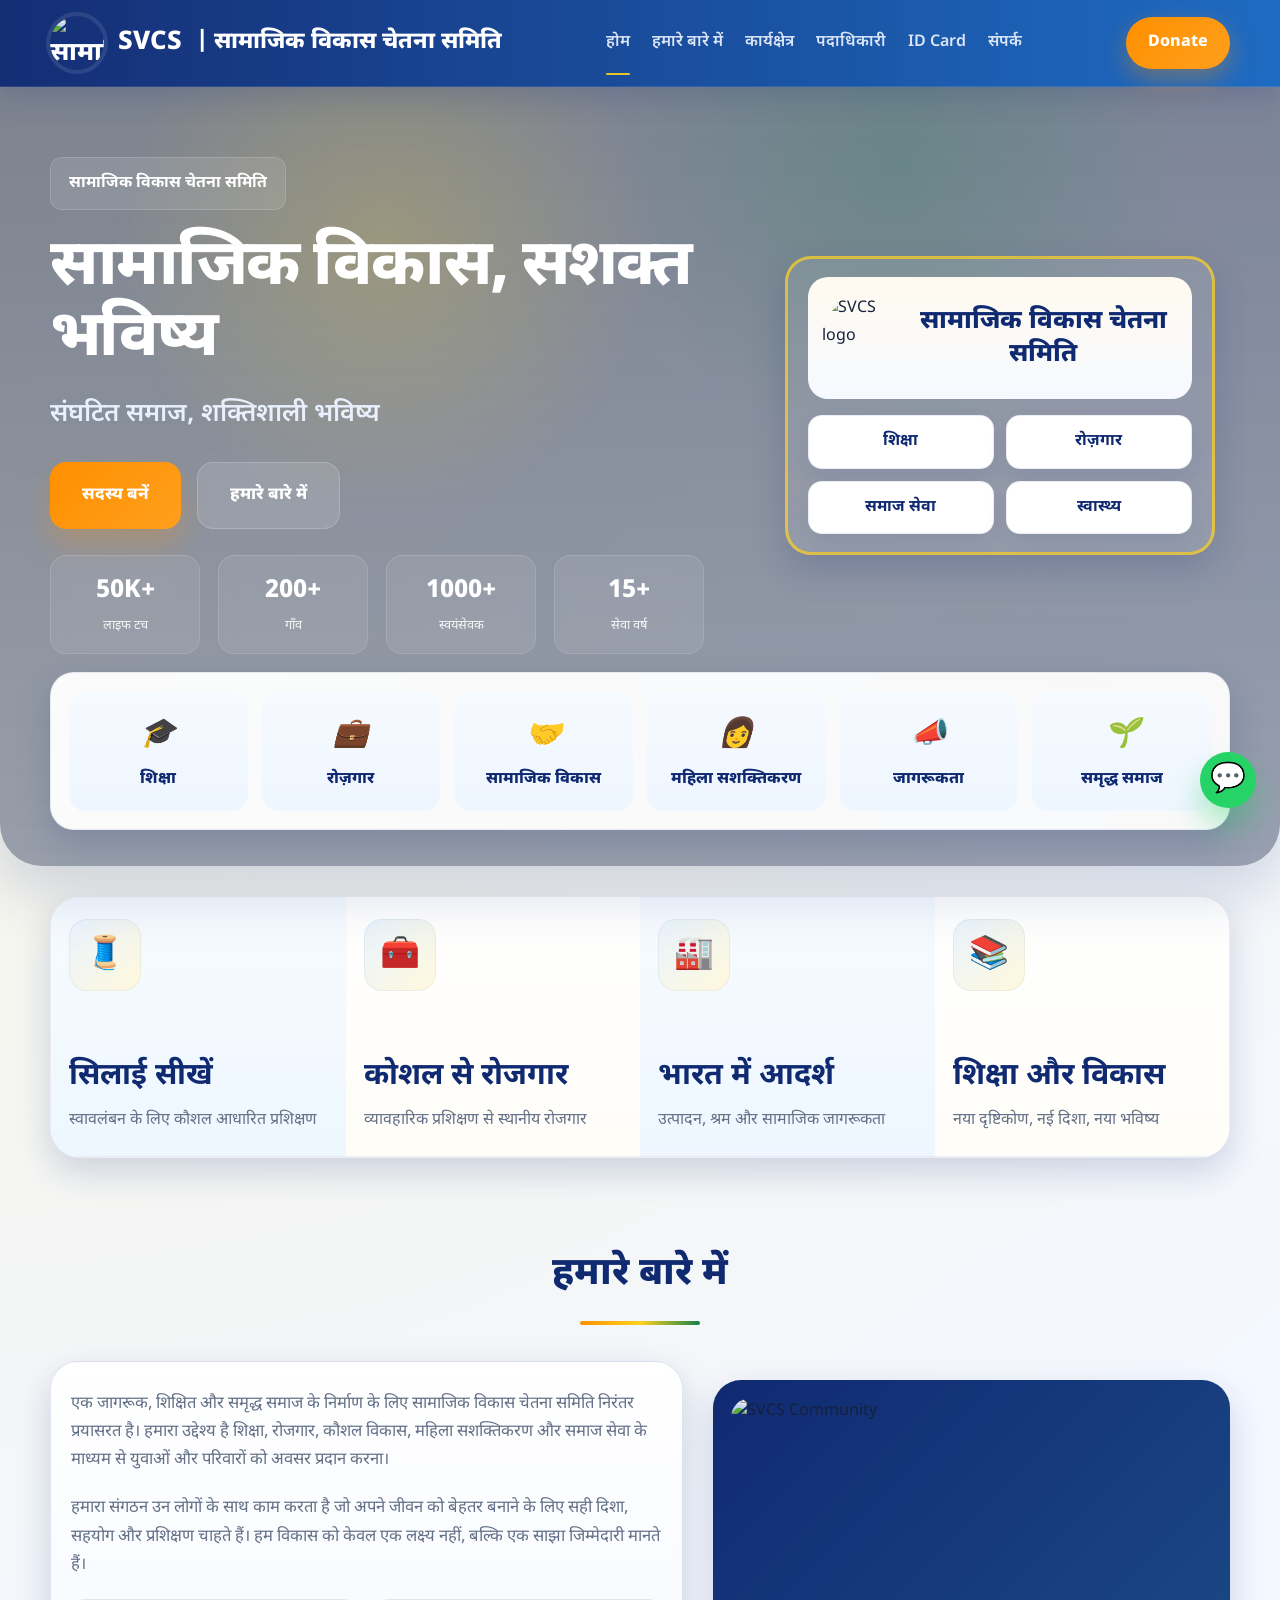
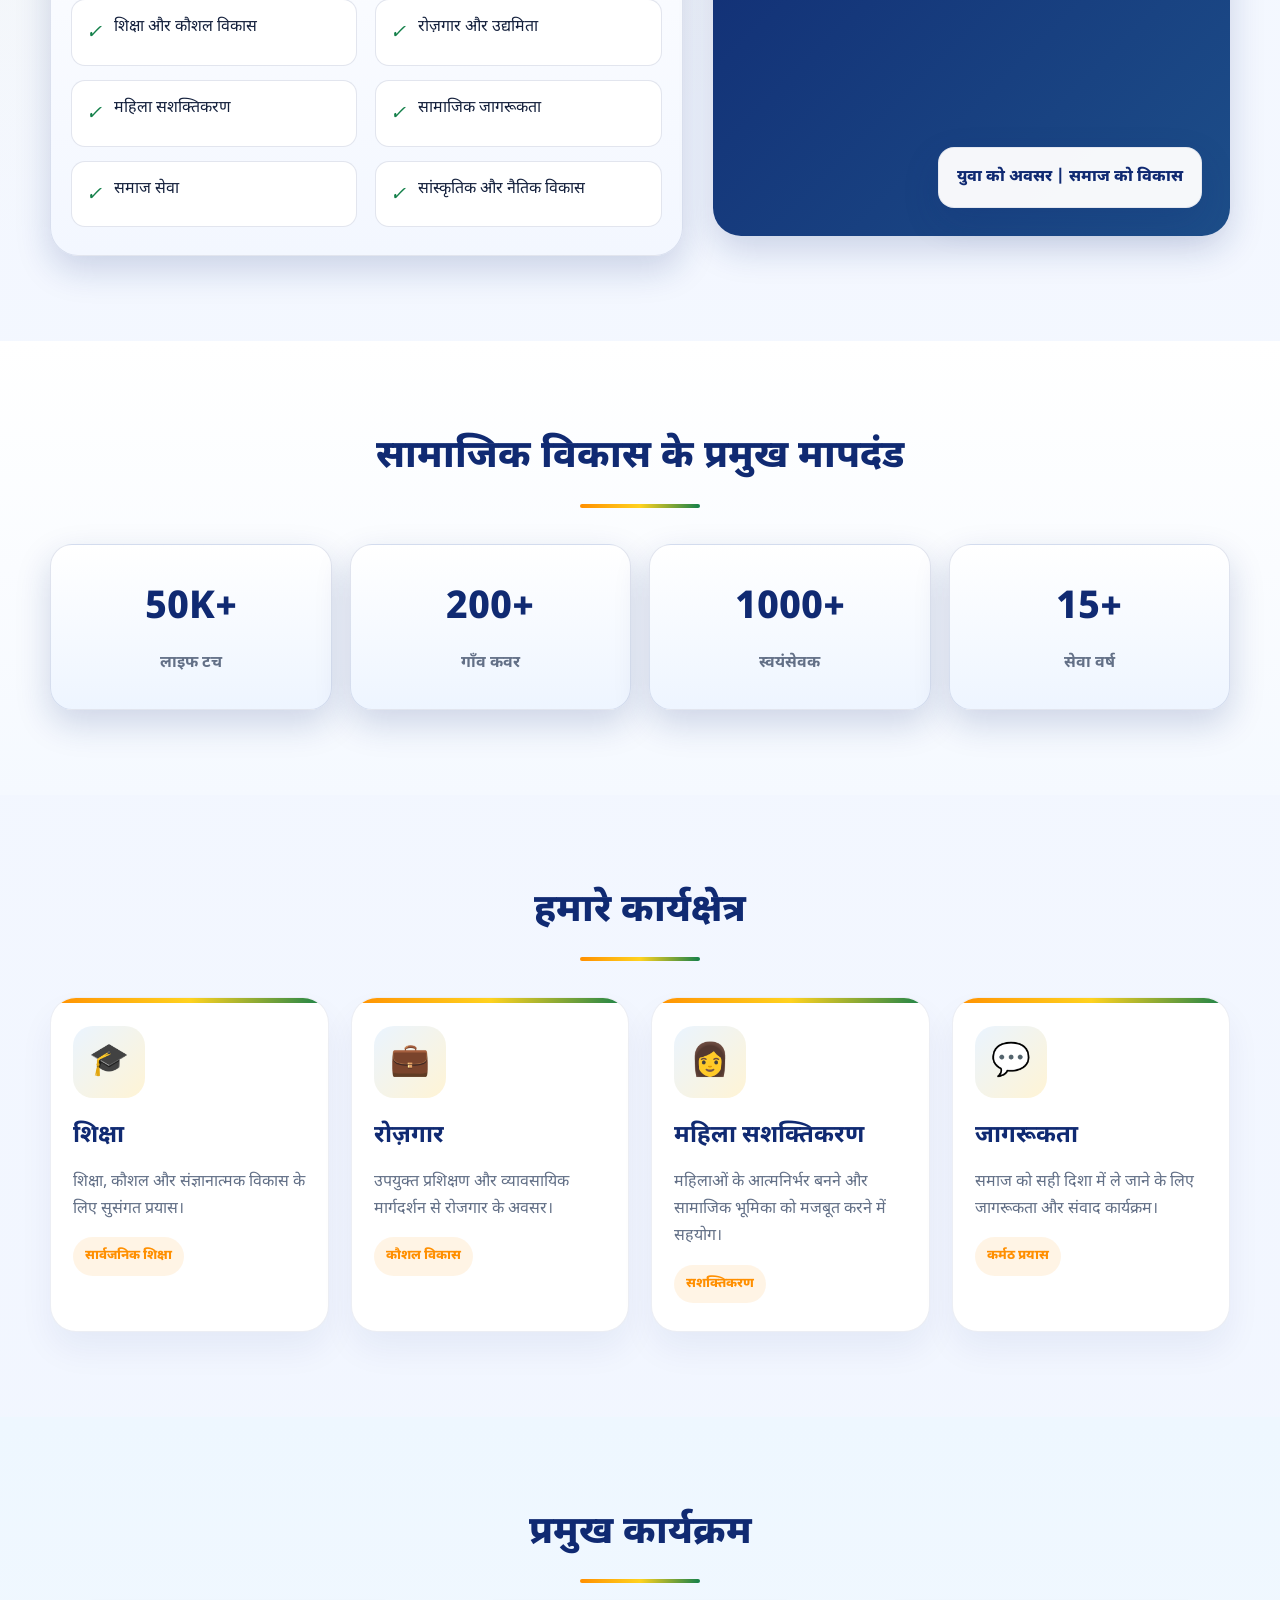
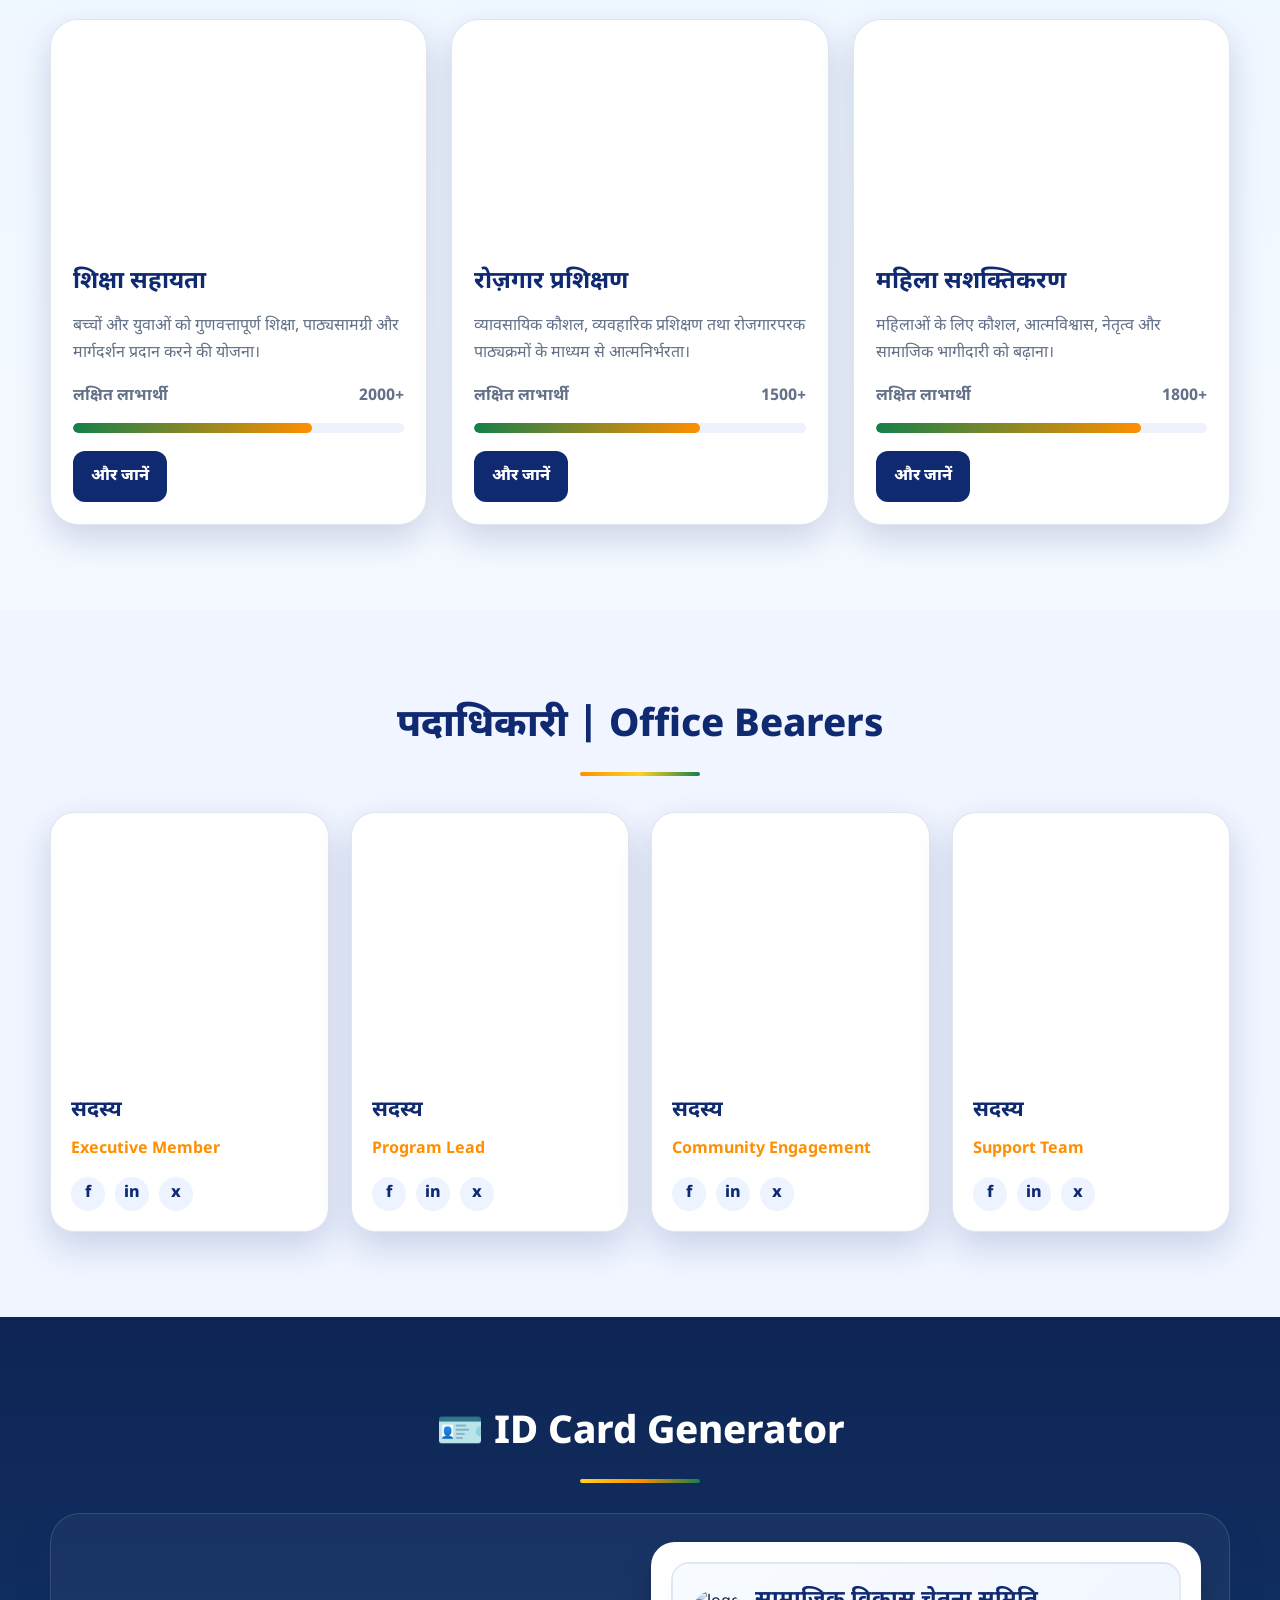
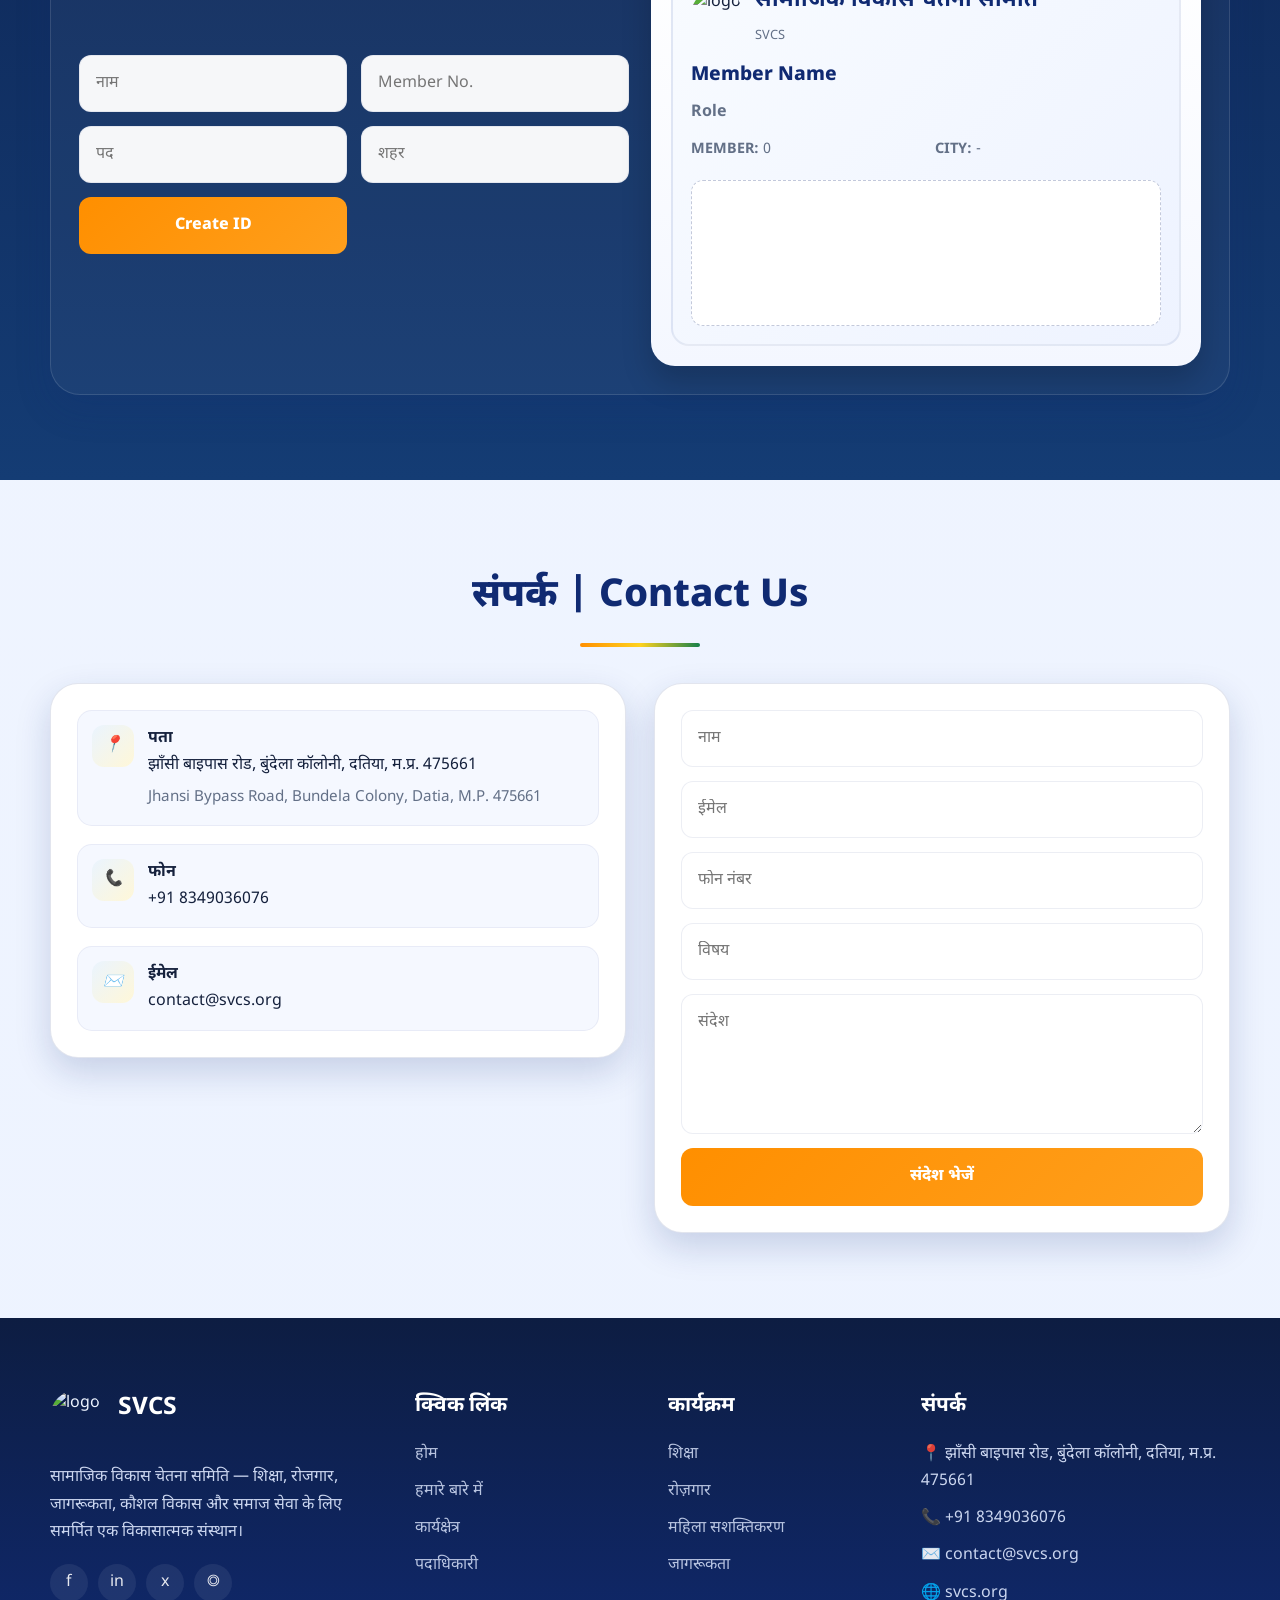
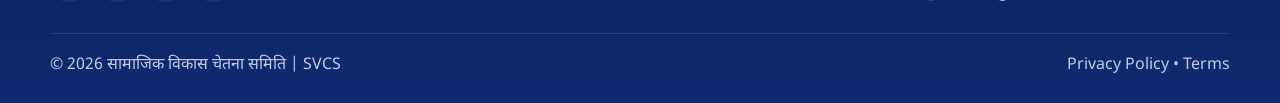
==== commit e40d36e0: "Update the SVCS contact address to the provided Datia office details while preserving the existing d" ====
--- a/index.html
+++ b/index.html
@@ -637,7 +637,8 @@
                 <i>📍</i>
                 <div>
                   <strong>पता</strong>
-                  <div>सामाजिक विकास चेतना समिति</div>
+                  <div>झाँसी बाइपास रोड, बुंदेला कॉलोनी, दतिया, म.प्र. 475661</div>
+                  <div style="margin-top:6px; color:var(--muted); font-size:.95rem;">Jhansi Bypass Road, Bundela Colony, Datia, M.P. 475661</div>
                 </div>
               </div>
               <div class="info-item">
@@ -714,7 +715,7 @@
         <div class="footer-col">
           <h3>संपर्क</h3>
           <ul>
-            <li>📍 सामाजिक विकास चेतना समिति</li>
+            <li>📍 झाँसी बाइपास रोड, बुंदेला कॉलोनी, दतिया, म.प्र. 475661</li>
             <li>📞 +91 8349036076</li>
             <li>✉️ contact@svcs.org</li>
             <li>🌐 svcs.org</li>
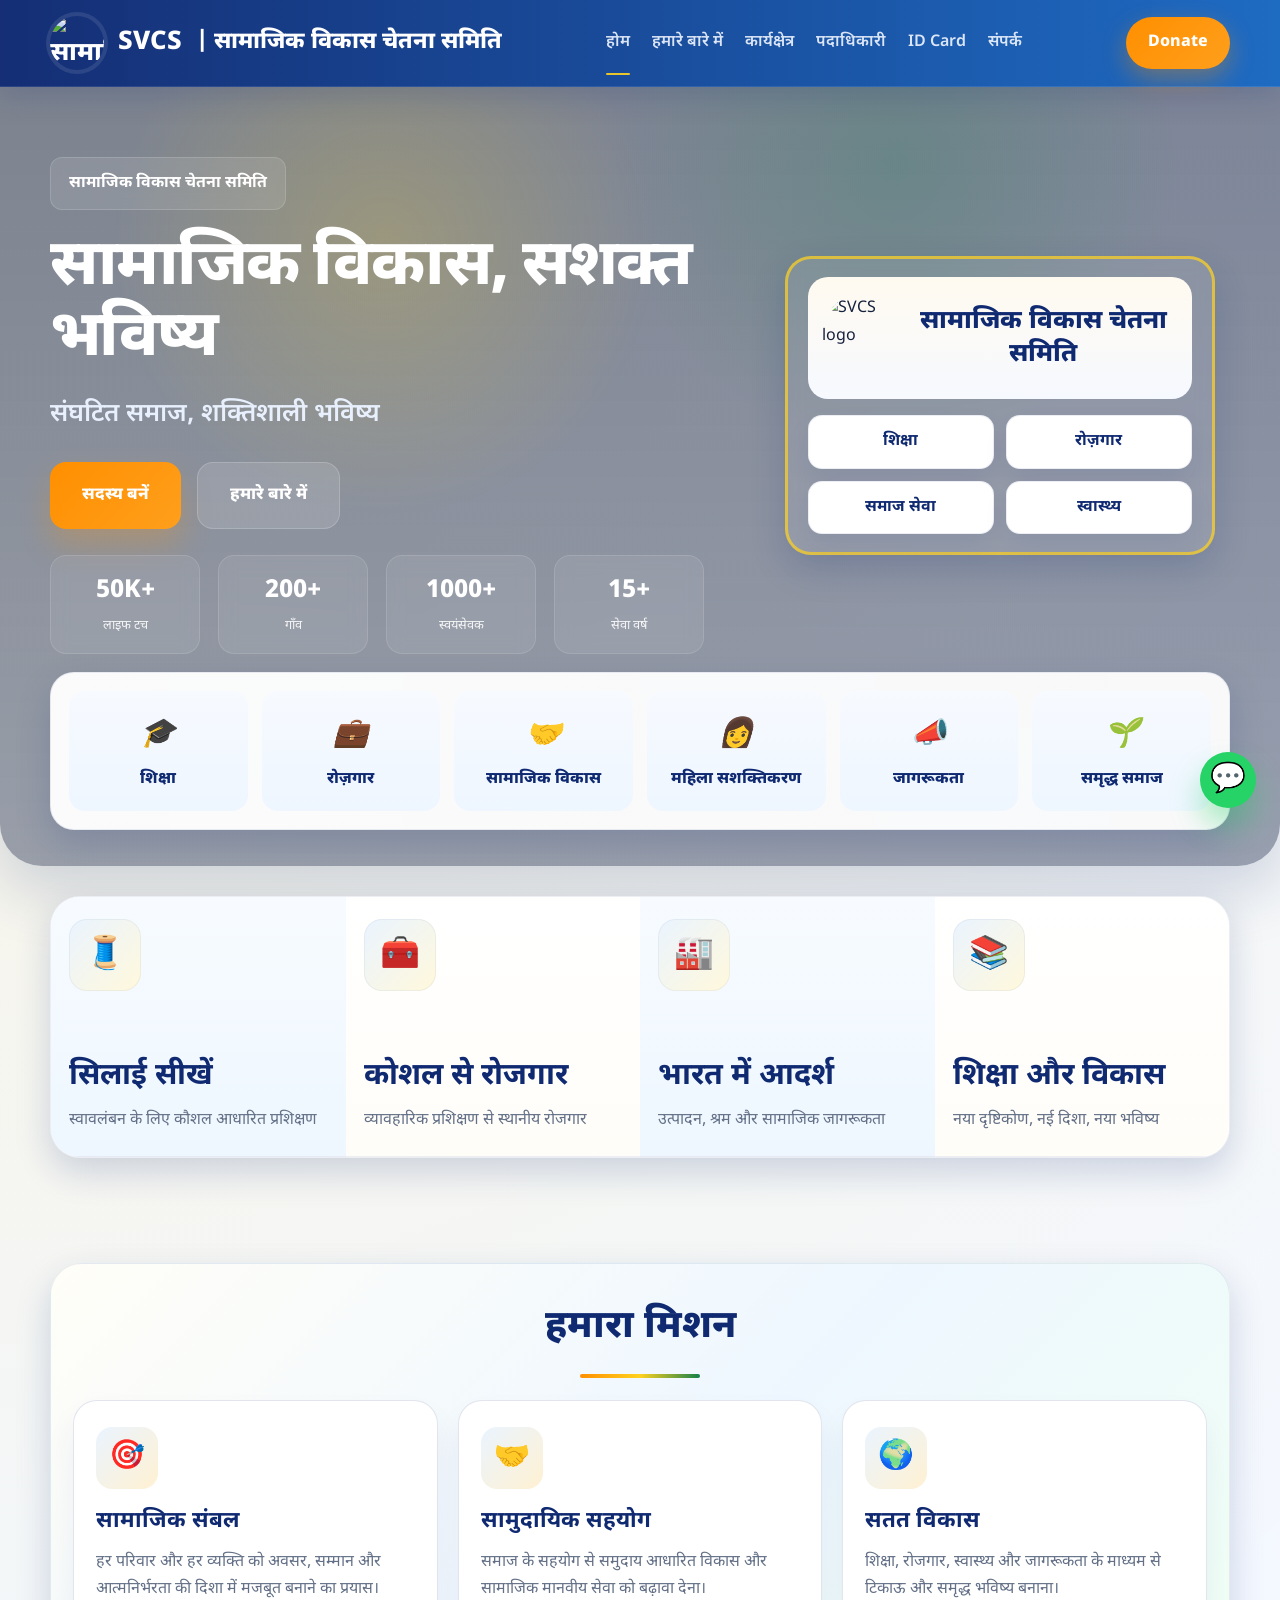
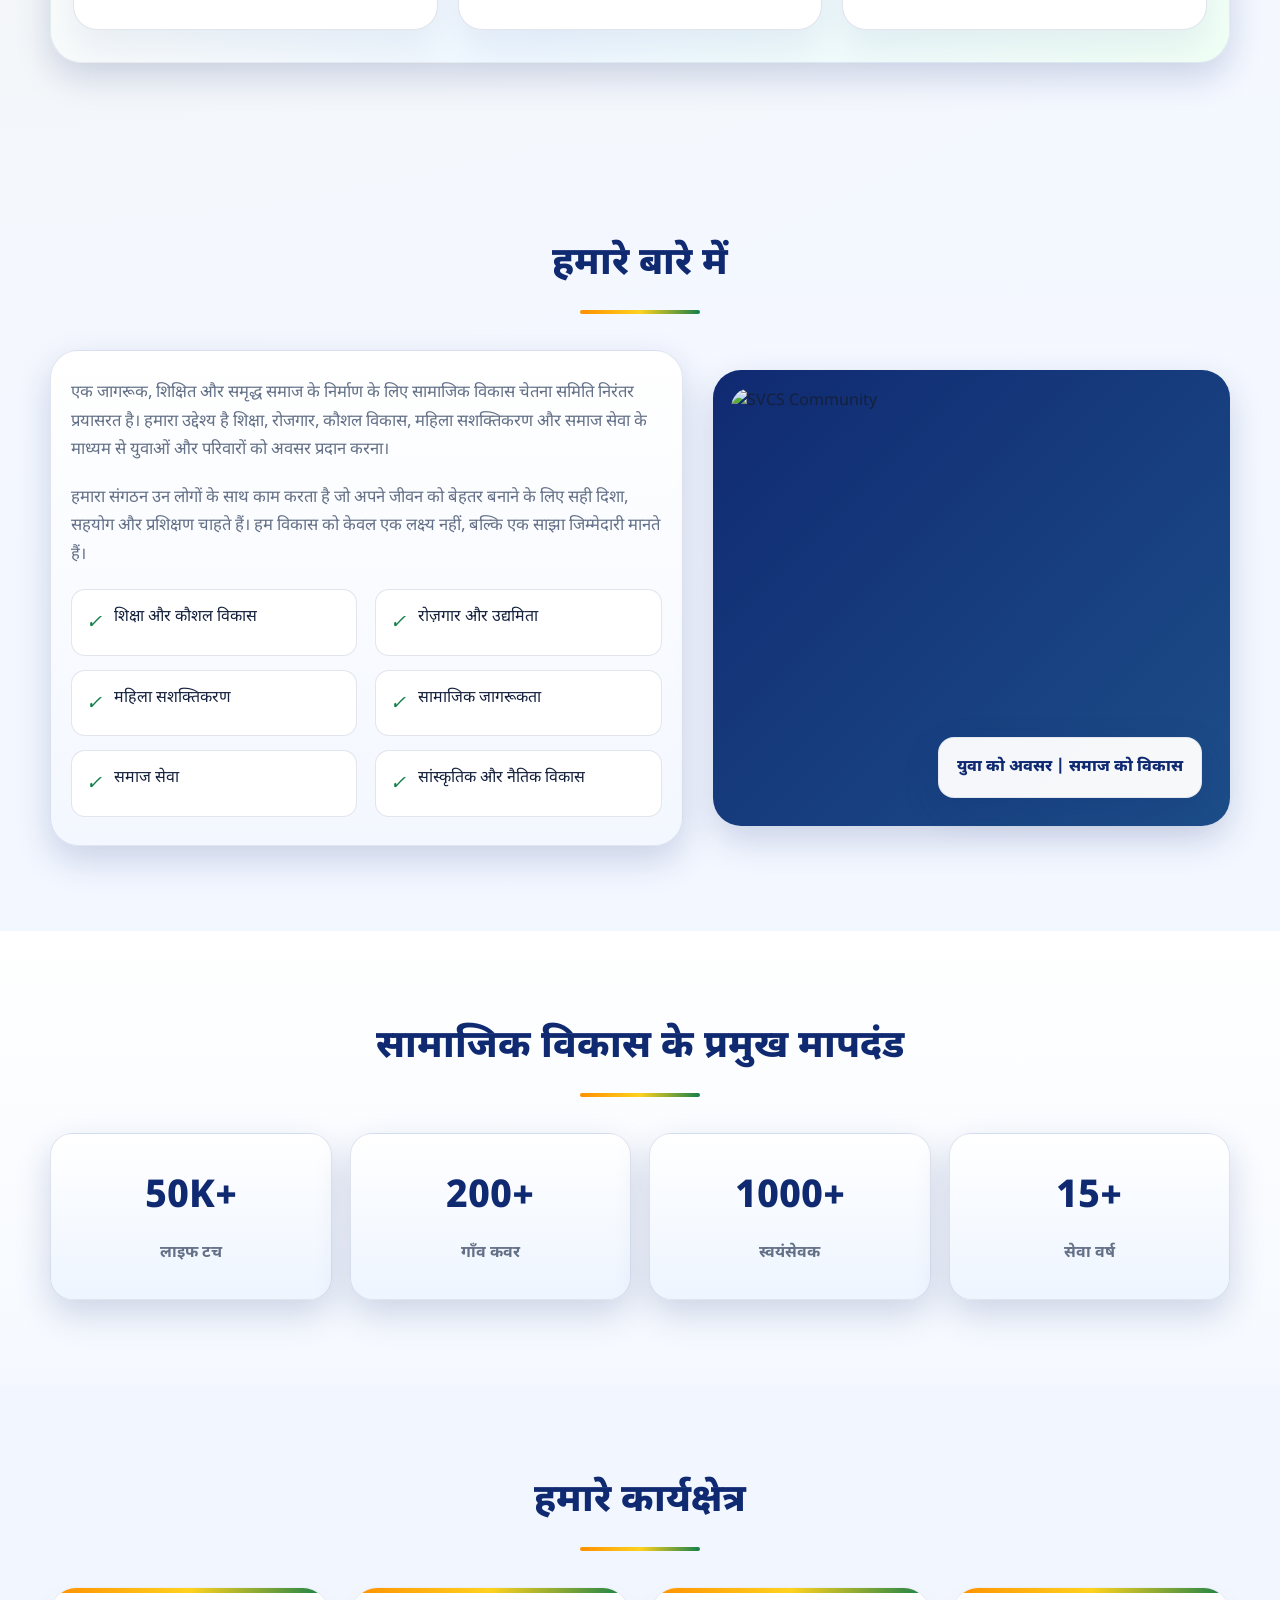
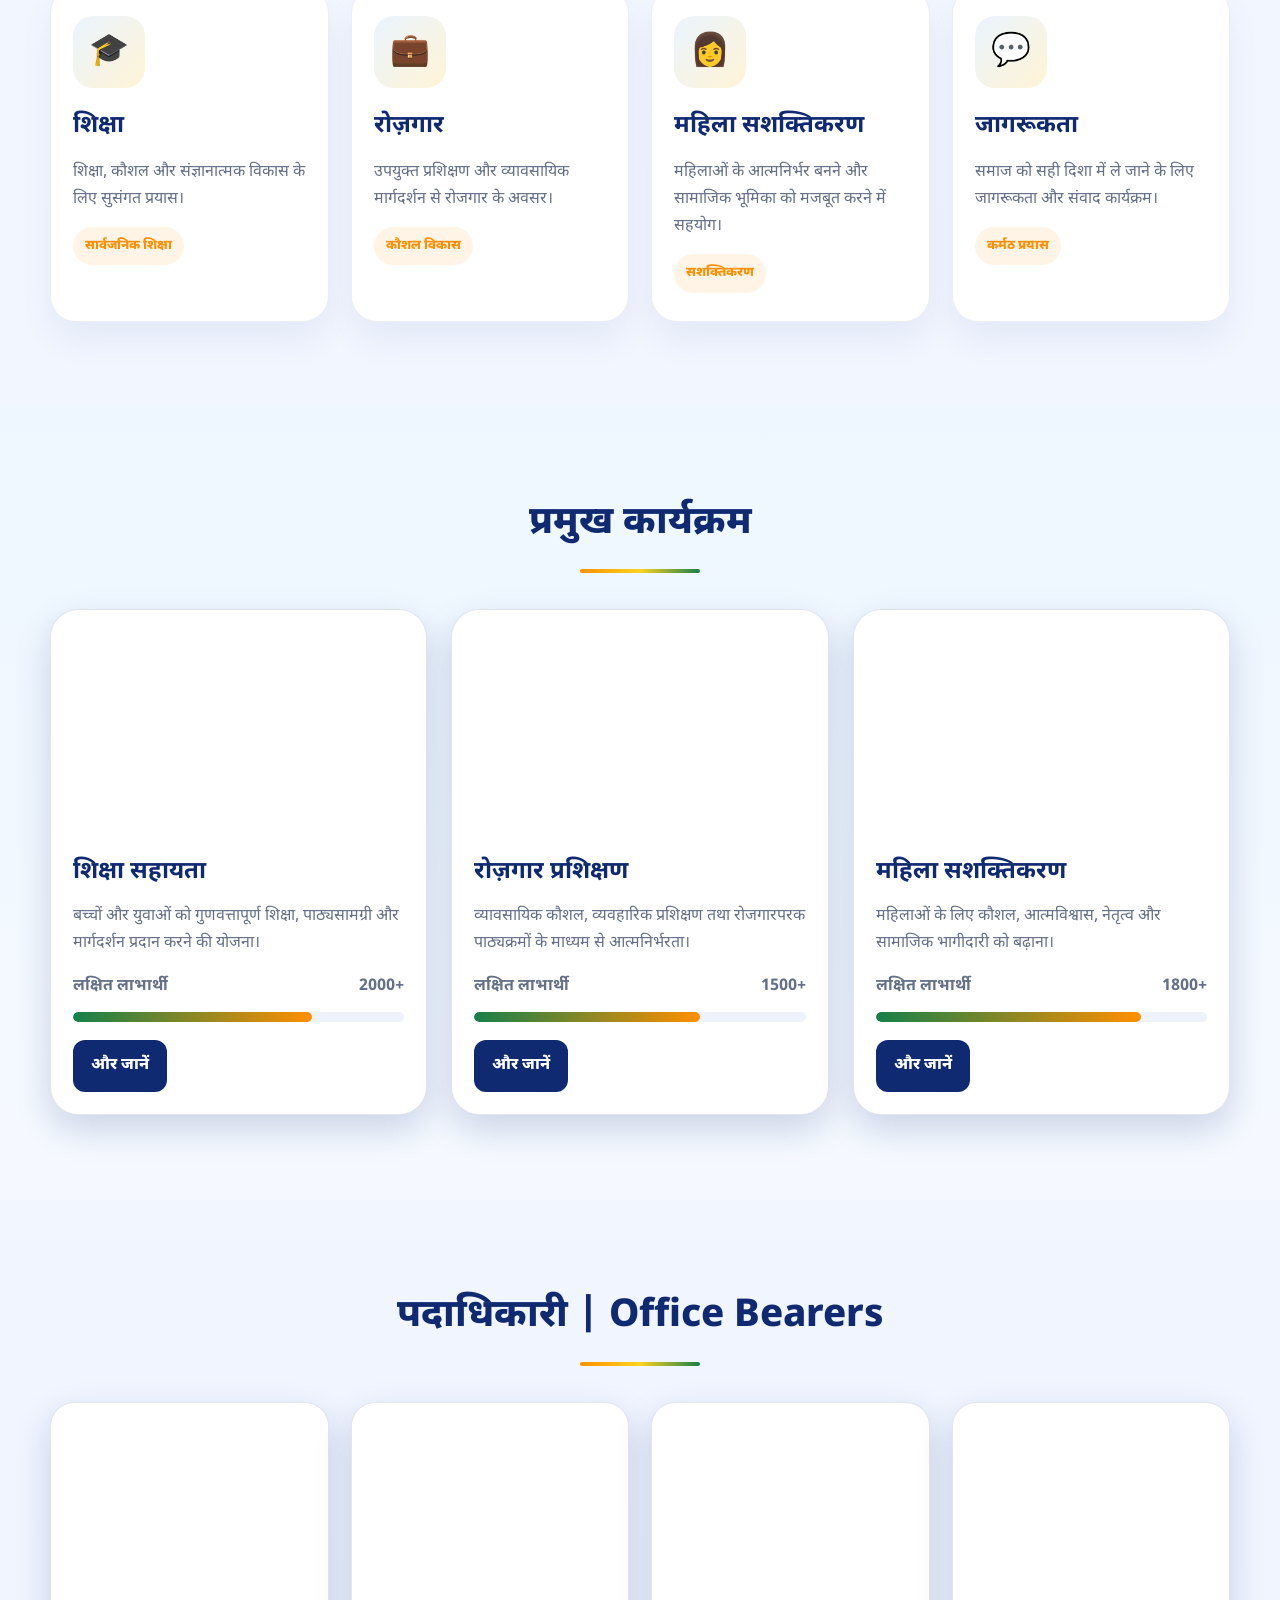
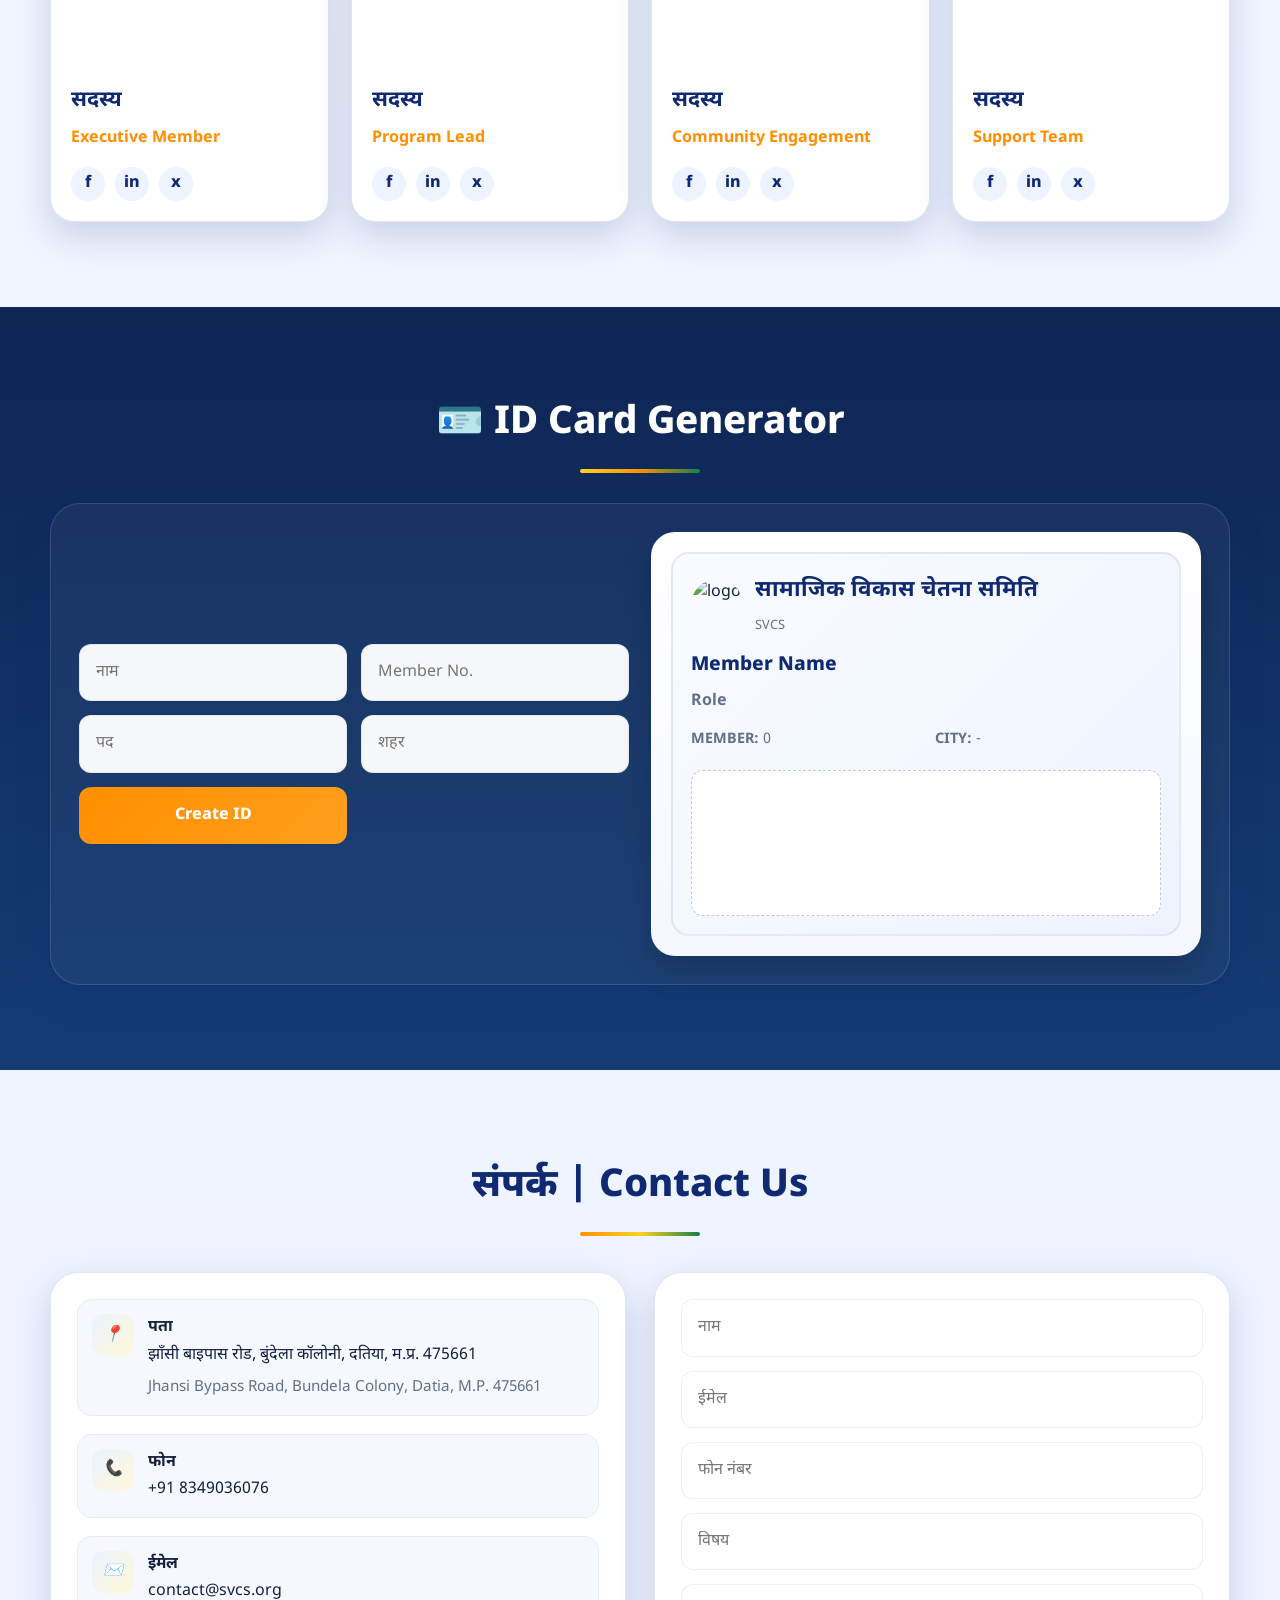
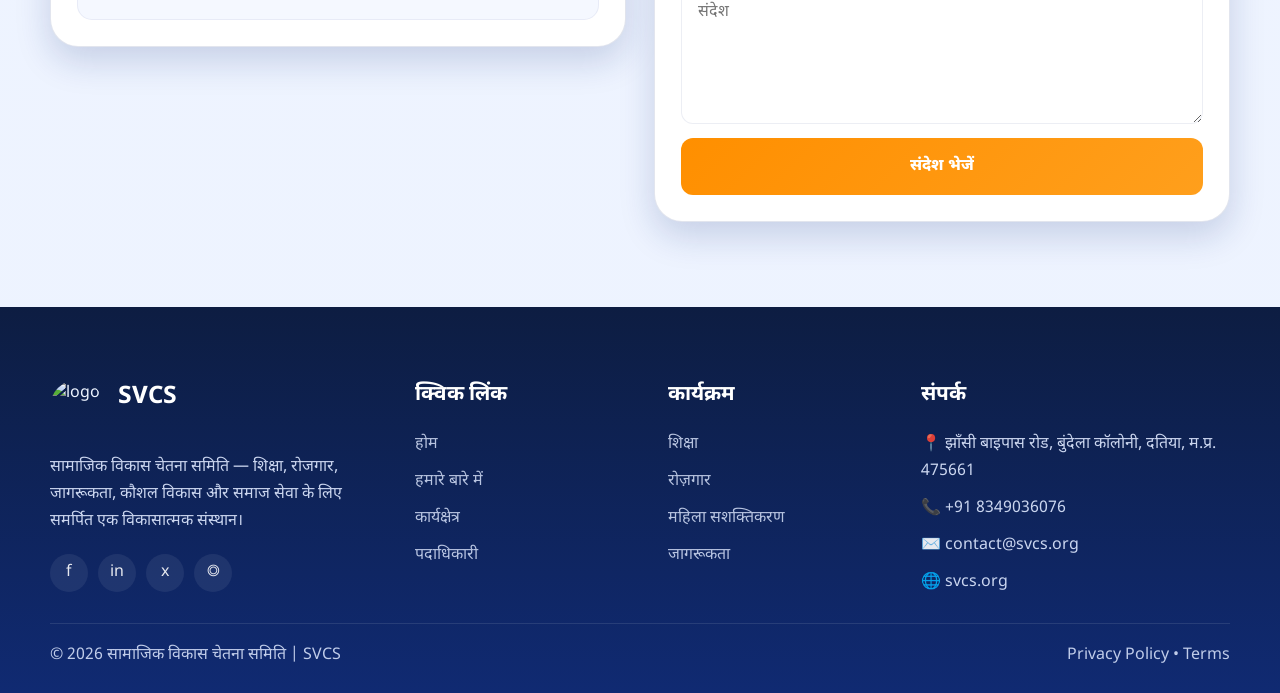
==== commit 7257cb97: "Add longer vertical sections and smooth scroll/scroll-triggered animations while preserving the curr" ====
--- a/index.html
+++ b/index.html
@@ -63,6 +63,16 @@
       margin:12px auto 0;
     }
 
+    @keyframes floatY{0%,100%{transform:translateY(0)}50%{transform:translateY(-12px)}}
+    @keyframes pulseGlow{0%,100%{box-shadow:0 0 0 rgba(255,143,0,.2)}50%{box-shadow:0 0 25px rgba(255,143,0,.28)}}
+    @keyframes fadeUp{from{opacity:0;transform:translateY(26px)}to{opacity:1;transform:translateY(0)}}
+    @keyframes spinSlow{from{transform:rotate(0deg)}to{transform:rotate(360deg)}}
+
+    .reveal{opacity:0;transform:translateY(28px);transition:all .8s ease}
+    .reveal.visible{opacity:1;transform:translateY(0)}
+    .float{animation:floatY 4s ease-in-out infinite}
+    .pulse{animation:pulseGlow 2.5s ease-in-out infinite}
+
     .topbar{
       position:sticky;top:0;z-index:50;
       backdrop-filter:blur(12px);
@@ -154,6 +164,21 @@
     .poster-card .icon{display:flex;align-items:center;justify-content:center;width:72px;height:72px;border-radius:18px;background:linear-gradient(135deg,#eaf4ff,#fff8dc);color:var(--blue);font-size:2rem;box-shadow:inset 0 0 0 1px rgba(16,42,114,.05)}
     .poster-card h3{color:var(--blue);font-size:1.9rem;line-height:1.2;margin:8px 0 12px}
     .poster-card p{color:var(--muted);font-size:1rem}
+
+    .mission-hero{
+      background:linear-gradient(135deg,#fffef8,#eef7ff 55%,#f0fff5);
+      border-radius:32px;
+      padding:32px 22px;
+      border:1px solid rgba(16,42,114,.08);
+      box-shadow:var(--shadow);
+      margin-top:20px;
+    }
+    .mission-grid{display:grid;grid-template-columns:repeat(3,1fr);gap:20px}
+    .mission-card{background:#fff;padding:26px 22px;border-radius:24px;border:1px solid var(--border);box-shadow:0 18px 32px rgba(16,42,114,.06);transition:.25s ease}
+    .mission-card:hover{transform:translateY(-6px)}
+    .mission-icon{width:62px;height:62px;border-radius:16px;background:linear-gradient(135deg,#eaf4ff,#fff1d2);display:flex;align-items:center;justify-content:center;font-size:1.8rem;margin-bottom:14px}
+    .mission-card h3{font-size:1.4rem;color:var(--blue);margin-bottom:8px}
+    .mission-card p{color:var(--muted)}
 
     .section{padding:85px 0}
     .about-grid{display:grid;grid-template-columns:1.1fr .9fr;gap:30px;align-items:center}
@@ -248,6 +273,7 @@
       .footer-grid{grid-template-columns:repeat(2,1fr)}
       .feature-strip{grid-template-columns:repeat(3,1fr)}
       .poster-grid{grid-template-columns:repeat(2,1fr)}
+      .mission-grid{grid-template-columns:1fr}
     }
 
     @media (max-width: 820px) {
@@ -262,6 +288,7 @@
       .feature-strip,.services-grid,.stats-grid,.programs-grid,.team-grid,.id-form,.footer-grid{grid-template-columns:1fr}
       .poster-grid{grid-template-columns:1fr}
       .check-list{grid-template-columns:1fr}
+      .mission-grid{grid-template-columns:1fr}
     }
   </style>
 </head>
@@ -299,7 +326,7 @@
     <section class="hero-shell">
       <div class="container hero-inner">
         <div class="hero-grid">
-          <div class="hero-copy">
+          <div class="hero-copy reveal">
             <div class="mark">सामाजिक विकास चेतना समिति</div>
             <h1>सामाजिक विकास, सशक्त भविष्य</h1>
             <div class="subhead">संघटित समाज, शक्तिशाली भविष्य</div>
@@ -315,8 +342,8 @@
             </div>
           </div>
 
-          <div class="hero-visual">
-            <div class="hero-badge">
+          <div class="hero-visual reveal">
+            <div class="hero-badge pulse">
               <div class="badge-logo">
                 <img src="https://raw.githubusercontent.com/amarfbt-hash/svcs-website/main/logo.png" alt="SVCS logo">
                 <h3>सामाजिक विकास चेतना समिति</h3>
@@ -331,7 +358,7 @@
           </div>
         </div>
 
-        <div class="feature-band">
+        <div class="feature-band reveal">
           <div class="feature-strip">
             <div class="item"><i>🎓</i><span>शिक्षा</span></div>
             <div class="item"><i>💼</i><span>रोज़गार</span></div>
@@ -346,7 +373,7 @@
 
     <section class="poster-section">
       <div class="container">
-        <div class="poster-wrap">
+        <div class="poster-wrap reveal">
           <div class="poster-grid">
             <div class="poster-card">
               <div class="icon">🧵</div>
@@ -381,14 +408,42 @@
       </div>
     </section>
 
+    <section class="section">
+      <div class="container">
+        <div class="mission-hero reveal">
+          <div class="title" style="margin-bottom:22px">
+            <h2>हमारा मिशन</h2>
+            <div class="line"></div>
+          </div>
+          <div class="mission-grid">
+            <div class="mission-card">
+              <div class="mission-icon">🎯</div>
+              <h3>सामाजिक संबल</h3>
+              <p>हर परिवार और हर व्यक्ति को अवसर, सम्मान और आत्मनिर्भरता की दिशा में मजबूत बनाने का प्रयास।</p>
+            </div>
+            <div class="mission-card">
+              <div class="mission-icon">🤝</div>
+              <h3>सामुदायिक सहयोग</h3>
+              <p>समाज के सहयोग से समुदाय आधारित विकास और सामाजिक मानवीय सेवा को बढ़ावा देना।</p>
+            </div>
+            <div class="mission-card">
+              <div class="mission-icon">🌍</div>
+              <h3>सतत विकास</h3>
+              <p>शिक्षा, रोजगार, स्वास्थ्य और जागरूकता के माध्यम से टिकाऊ और समृद्ध भविष्य बनाना।</p>
+            </div>
+          </div>
+        </div>
+      </div>
+    </section>
+
     <section id="about" class="section">
       <div class="container">
-        <div class="title">
+        <div class="title reveal">
           <h2>हमारे बारे में</h2>
           <div class="line"></div>
         </div>
 
-        <div class="about-grid">
+        <div class="about-grid reveal">
           <div class="about-copy">
             <p>एक जागरूक, शिक्षित और समृद्ध समाज के निर्माण के लिए सामाजिक विकास चेतना समिति निरंतर प्रयासरत है। हमारा उद्देश्य है शिक्षा, रोजगार, कौशल विकास, महिला सशक्तिकरण और समाज सेवा के माध्यम से युवाओं और परिवारों को अवसर प्रदान करना।</p>
             <p>हमारा संगठन उन लोगों के साथ काम करता है जो अपने जीवन को बेहतर बनाने के लिए सही दिशा, सहयोग और प्रशिक्षण चाहते हैं। हम विकास को केवल एक लक्ष्य नहीं, बल्कि एक साझा जिम्मेदारी मानते हैं।</p>
@@ -403,7 +458,7 @@
             </div>
           </div>
 
-          <div class="about-visual">
+          <div class="about-visual float">
             <img src="https://images.unsplash.com/photo-1529156069898-49953e39b3ac?auto=format&fit=crop&w=900&q=80" alt="SVCS Community">
             <div class="floating-note">युवा को अवसर | समाज को विकास</div>
           </div>
@@ -413,11 +468,11 @@
 
     <section class="section" style="background:linear-gradient(180deg,#fff,#f5f9ff)">
       <div class="container">
-        <div class="title">
+        <div class="title reveal">
           <h2>सामाजिक विकास के प्रमुख मापदंड</h2>
           <div class="line"></div>
         </div>
-        <div class="stats-grid">
+        <div class="stats-grid reveal">
           <div class="stat-card">
             <div class="num">50K+</div>
             <div class="label">लाइफ टच</div>
@@ -440,11 +495,11 @@
 
     <section id="work" class="section">
       <div class="container">
-        <div class="title">
+        <div class="title reveal">
           <h2>हमारे कार्यक्षेत्र</h2>
           <div class="line"></div>
         </div>
-        <div class="services-grid">
+        <div class="services-grid reveal">
           <article class="svc-card">
             <div class="svc-icon">🎓</div>
             <h3>शिक्षा</h3>
@@ -478,12 +533,12 @@
 
     <section class="section" style="background:linear-gradient(180deg,#eef7ff,#f5f9ff)">
       <div class="container">
-        <div class="title">
+        <div class="title reveal">
           <h2>प्रमुख कार्यक्रम</h2>
           <div class="line"></div>
         </div>
 
-        <div class="programs-grid">
+        <div class="programs-grid reveal">
           <article class="program-card">
             <div class="image" style="background-image:url('https://images.unsplash.com/photo-1503676260728-1c00da094a0b?auto=format&fit=crop&w=900&q=80')"></div>
             <div class="body">
@@ -522,12 +577,12 @@
 
     <section id="team" class="section">
       <div class="container">
-        <div class="title">
+        <div class="title reveal">
           <h2>पदाधिकारी | Office Bearers</h2>
           <div class="line"></div>
         </div>
 
-        <div class="team-grid">
+        <div class="team-grid reveal">
           <article class="team-card">
             <div class="photo" style="background-image:url('https://images.unsplash.com/photo-1500648767791-00dcc994a43e?auto=format&fit=crop&w=700&q=80')"></div>
             <div class="info">
@@ -585,12 +640,12 @@
 
     <section id="idcard" class="section id-section">
       <div class="container">
-        <div class="title" style="margin-bottom:30px">
+        <div class="title reveal" style="margin-bottom:30px">
           <h2 style="color:#fff">🪪 ID Card Generator</h2>
           <div class="line" style="background:linear-gradient(90deg,#ffd21f,#ff8f00,#14804a)"></div>
         </div>
 
-        <div class="id-shell">
+        <div class="id-shell reveal">
           <form class="id-form" id="idForm">
             <input type="text" id="memberName" placeholder="नाम">
             <input type="text" id="memberNo" placeholder="Member No.">
@@ -625,12 +680,12 @@
 
     <section id="contact" class="section">
       <div class="container">
-        <div class="title">
+        <div class="title reveal">
           <h2>संपर्क | Contact Us</h2>
           <div class="line"></div>
         </div>
 
-        <div class="contact-grid">
+        <div class="contact-grid reveal">
           <div class="contact-box">
             <div class="info-list">
               <div class="info-item">
@@ -754,6 +809,16 @@
     });
     scrollTopBtn.addEventListener('click', () => window.scrollTo({top:0, behavior:'smooth'}));
 
+    const revealEls = document.querySelectorAll('.reveal');
+    const revealObserver = new IntersectionObserver((entries) => {
+      entries.forEach(entry => {
+        if (entry.isIntersecting) {
+          entry.target.classList.add('visible');
+        }
+      });
+    }, { threshold: 0.12 });
+    revealEls.forEach(el => revealObserver.observe(el));
+
     let memberNo = Number(localStorage.getItem('svcs_n') || 0);
 
     function renderCard() {
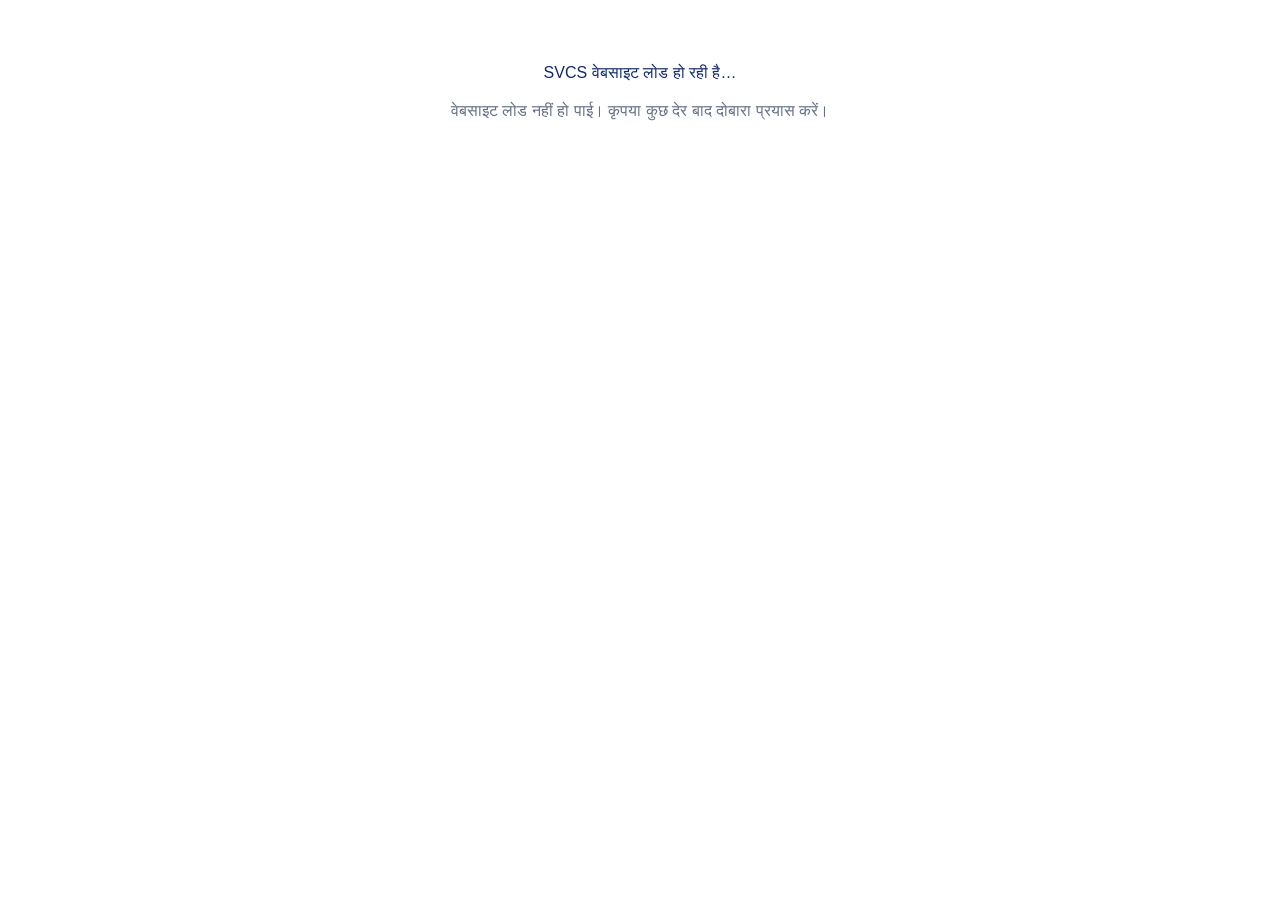
==== commit 145d89c6: "Connect Donate buttons to the dedicated donation page" ====
--- a/index.html
+++ b/index.html
@@ -1,861 +1,30 @@
 <!doctype html>
 <html lang="hi">
 <head>
-  <meta charset="utf-8">
-  <meta name="viewport" content="width=device-width,initial-scale=1">
-  <title>सामाजिक विकास चेतना समिति | SVCS</title>
-  <meta name="description" content="सामाजिक विकास चेतना समिति — शिक्षा, रोजगार, कौशल विकास, महिला सशक्तिकरण, समाज सेवा और जागरूकता">
-  <meta property="og:title" content="सामाजिक विकास चेतना समिति">
-  <meta property="og:description" content="युवा को अवसर | समाज को विकास | भारत को आत्मनिर्भर">
-  <link rel="preconnect" href="https://fonts.googleapis.com">
-  <link rel="preconnect" href="https://fonts.gstatic.com" crossorigin>
-  <link href="https://fonts.googleapis.com/css2?family=Noto+Sans+Devanagari:wght@400;600;700;800&family=Poppins:wght@500;600;700;800&display=swap" rel="stylesheet">
-  <style>
-    :root {
-      --blue:#102a72;
-      --blue2:#1565c0;
-      --gold:#ffd21f;
-      --orange:#ff8f00;
-      --green:#14804a;
-      --light:#f5f7ff;
-      --dark:#15213d;
-      --muted:#637087;
-      --shadow:0 14px 35px rgba(16,42,114,.18);
-      --card:#ffffff;
-      --bg:#edf3ff;
-      --border:rgba(16,42,114,.12);
-      --navy-2:#0f2c74;
-      --red:#c92a2a;
-      --soft:#fff9e9;
-      --radius:24px;
-      --container:1180px;
-    }
-
-    *{box-sizing:border-box;margin:0;padding:0}
-    html{scroll-behavior:smooth}
-    body{
-      font-family:'Noto Sans Devanagari','Poppins',sans-serif;
-      background:
-        radial-gradient(circle at top left, rgba(255,210,31,.14), transparent 28%),
-        linear-gradient(180deg,#f6f9ff 0%,#edf3ff 100%);
-      color:var(--dark);
-      line-height:1.7;
-    }
-    a{text-decoration:none;color:inherit}
-    img{max-width:100%;display:block}
-    button,input,select,textarea{font:inherit}
-    .container{width:min(var(--container),calc(100% - 32px));margin:0 auto}
-    .section{padding:80px 0}
-    .title{margin-bottom:36px;text-align:center}
-    .title h2{
-      font-size:clamp(2rem,3vw,3rem);
-      color:var(--blue);
-      font-weight:800;
-      display:inline-flex;
-      align-items:center;
-      gap:12px;
-      flex-wrap:wrap;
-      justify-content:center;
-    }
-    .title .line{
-      width:120px;height:4px;border-radius:999px;
-      background:linear-gradient(90deg,var(--orange),var(--gold),var(--green));
-      margin:12px auto 0;
-    }
-
-    @keyframes floatY{0%,100%{transform:translateY(0)}50%{transform:translateY(-12px)}}
-    @keyframes pulseGlow{0%,100%{box-shadow:0 0 0 rgba(255,143,0,.2)}50%{box-shadow:0 0 25px rgba(255,143,0,.28)}}
-    @keyframes fadeUp{from{opacity:0;transform:translateY(26px)}to{opacity:1;transform:translateY(0)}}
-    @keyframes spinSlow{from{transform:rotate(0deg)}to{transform:rotate(360deg)}}
-
-    .reveal{opacity:0;transform:translateY(28px);transition:all .8s ease}
-    .reveal.visible{opacity:1;transform:translateY(0)}
-    .float{animation:floatY 4s ease-in-out infinite}
-    .pulse{animation:pulseGlow 2.5s ease-in-out infinite}
-
-    .topbar{
-      position:sticky;top:0;z-index:50;
-      backdrop-filter:blur(12px);
-      background:linear-gradient(90deg, rgba(16,42,114,.98), rgba(21,101,192,.96));
-      box-shadow:0 10px 25px rgba(16,42,114,.15);
-      border-bottom:1px solid rgba(255,255,255,.1)
-    }
-    .nav{display:flex;align-items:center;justify-content:space-between;min-height:86px;gap:22px}
-    .brand{display:flex;align-items:center;gap:14px;font-weight:800;color:#fff;font-size:clamp(1.5rem,2vw,2.5rem)}
-    .brand img{width:54px;height:54px;border-radius:50%;box-shadow:0 0 0 4px rgba(255,255,255,.1)}
-    .brand-text{display:flex;align-items:center;gap:14px;flex-wrap:wrap}
-    .nav-links{display:flex;align-items:center;gap:22px;color:#f0f5ff}
-    .nav-links a{position:relative;padding:10px 0;font-weight:600;opacity:.9;transition:.25s ease}
-    .nav-links a::after{
-      content:"";position:absolute;left:0;bottom:-8px;width:0;height:2px;background:var(--gold);transition:.25s ease;border-radius:999px;
-    }
-    .nav-links a:hover::after,.nav-links a.active::after{width:100%}
-    .nav-cta{display:inline-flex;align-items:center;justify-content:center;padding:12px 22px;border-radius:999px;background:linear-gradient(135deg,var(--orange),#ff9f1c);color:#fff;font-weight:800;box-shadow:0 10px 25px rgba(255,143,0,.35);transition:.25s ease}
-    .nav-cta:hover{transform:translateY(-2px)}
-    .hamb{display:none;width:46px;height:46px;background:rgba(255,255,255,.08);border-radius:12px;border:1px solid rgba(255,255,255,.12);align-items:center;justify-content:center;cursor:pointer}
-    .hamb span{display:block;width:20px;height:2px;background:#fff;border-radius:2px;position:relative}
-    .hamb span::before,.hamb span::after{content:"";position:absolute;left:0;width:20px;height:2px;background:#fff;border-radius:2px}
-    .hamb span::before{top:-7px}.hamb span::after{top:7px}
-
-    .hero-shell{
-      position:relative;
-      overflow:hidden;
-      background:
-        linear-gradient(180deg, rgba(12,27,67,.52), rgba(12,27,67,.4)),
-        url('https://images.unsplash.com/photo-1529156069898-49953e39b3ac?auto=format&fit=crop&w=1600&q=80') center/cover no-repeat;
-      min-height:760px;
-      display:flex;align-items:center;
-      border-bottom-left-radius:42px;border-bottom-right-radius:42px;
-      box-shadow:0 25px 60px rgba(16,42,114,.18);
-    }
-    .hero-shell::before{
-      content:"";position:absolute;inset:0;background:radial-gradient(circle at 30% 20%, rgba(255,210,31,.2), transparent 25%), radial-gradient(circle at 70% 10%, rgba(20,128,74,.2), transparent 25%);
-    }
-    .hero-inner{position:relative;z-index:1;padding:70px 0 36px}
-    .hero-grid{display:grid;grid-template-columns:1.2fr .8fr;align-items:center;gap:28px}
-    .hero-copy h1{
-      font-size:clamp(2.5rem,5vw,5.1rem);line-height:1.1;color:#fff;font-weight:800;letter-spacing:-.03em;margin-bottom:18px;
-    }
-    .hero-copy .subhead{
-      color:#e8effd;font-size:clamp(1.2rem,2vw,1.8rem);font-weight:600;margin-bottom:26px;
-    }
-    .hero-copy .mark{display:inline-block;padding:12px 18px;background:rgba(255,255,255,.1);border:1px solid rgba(255,255,255,.15);backdrop-filter:blur(10px);border-radius:12px;color:#fff;font-weight:700;margin-bottom:24px}
-    .hero-actions{display:flex;gap:16px;flex-wrap:wrap;margin-bottom:26px}
-    .btn{
-      display:inline-flex;align-items:center;justify-content:center;gap:10px;padding:18px 32px;border:none;border-radius:16px;font-weight:800;cursor:pointer;transition:.25s ease;font-size:1.05rem
-    }
-    .btn-primary{background:linear-gradient(135deg,var(--orange),#ff9f1c);color:#fff;box-shadow:0 16px 30px rgba(255,143,0,.25)}
-    .btn-secondary{background:rgba(255,255,255,.12);color:#fff;border:1px solid rgba(255,255,255,.18)}
-    .btn:hover{transform:translateY(-2px)}
-    .hero-stats{display:flex;gap:18px;flex-wrap:wrap}
-    .stat-pill{
-      min-width:150px;padding:14px 18px;border-radius:16px;background:rgba(255,255,255,.08);border:1px solid rgba(255,255,255,.12);backdrop-filter:blur(8px);color:#fff;text-align:center
-    }
-    .stat-pill strong{display:block;font-size:1.55rem;font-weight:800}
-    .stat-pill span{font-size:.8rem;opacity:.9}
-
-    .hero-visual{position:relative;display:flex;justify-content:center;align-items:center}
-    .hero-badge{
-      position:relative;width:min(100%,430px);background:rgba(255,255,255,.08);border:3px solid rgba(255,210,31,.7);border-radius:26px;padding:18px 20px;box-shadow:var(--shadow);backdrop-filter:blur(8px)
-    }
-    .badge-logo{display:flex;align-items:center;justify-content:center;gap:16px;padding:18px 14px;border-radius:20px;background:linear-gradient(180deg,#fffaf0,#f6f9ff)}
-    .badge-logo img{width:86px;height:86px;border-radius:50%}
-    .badge-logo h3{font-size:clamp(1.3rem,2vw,2.1rem);color:var(--blue);text-align:center;font-weight:800;line-height:1.3}
-    .badge-points{display:grid;grid-template-columns:repeat(2,1fr);gap:12px;margin-top:16px}
-    .hero-badge .chip{padding:12px 14px;border-radius:14px;background:#fff;box-shadow:0 12px 24px rgba(16,42,114,.08);font-weight:700;color:var(--blue);text-align:center;border:1px solid rgba(16,42,114,.08)}
-
-    .feature-band{margin-top:18px;position:relative;z-index:2}
-    .feature-strip{
-      display:grid;grid-template-columns:repeat(6,1fr);gap:14px;padding:18px;border-radius:24px;
-      background:linear-gradient(90deg, rgba(255,255,255,.96), rgba(255,255,255,.94));
-      box-shadow:var(--shadow);border:1px solid rgba(16,42,114,.08)
-    }
-    .feature-strip .item{display:flex;flex-direction:column;align-items:center;justify-content:center;gap:10px;padding:18px 14px;border-radius:16px;background:linear-gradient(180deg,#f7faff,#eef6ff);color:var(--blue);font-weight:800;text-align:center;min-height:120px}
-    .feature-strip .item i{font-size:1.8rem;color:var(--orange)}
-    .feature-strip .item span{font-size:1rem;line-height:1.3}
-
-    .poster-section{padding:30px 0 0}
-    .poster-wrap{border-radius:30px;background:#fff;box-shadow:var(--shadow);overflow:hidden;border:1px solid rgba(16,42,114,.08)}
-    .poster-grid{display:grid;grid-template-columns:repeat(4,1fr);gap:0}
-    .poster-card{
-      min-height:260px;padding:22px 18px;background:linear-gradient(180deg,#fff,#fffdf8);display:flex;flex-direction:column;justify-content:space-between;border-bottom:1px solid rgba(16,42,114,.08)
-    }
-    .poster-card:nth-child(odd){background:linear-gradient(180deg,#f7fbff,#eef7ff)}
-    .poster-card .icon{display:flex;align-items:center;justify-content:center;width:72px;height:72px;border-radius:18px;background:linear-gradient(135deg,#eaf4ff,#fff8dc);color:var(--blue);font-size:2rem;box-shadow:inset 0 0 0 1px rgba(16,42,114,.05)}
-    .poster-card h3{color:var(--blue);font-size:1.9rem;line-height:1.2;margin:8px 0 12px}
-    .poster-card p{color:var(--muted);font-size:1rem}
-
-    .mission-hero{
-      background:linear-gradient(135deg,#fffef8,#eef7ff 55%,#f0fff5);
-      border-radius:32px;
-      padding:32px 22px;
-      border:1px solid rgba(16,42,114,.08);
-      box-shadow:var(--shadow);
-      margin-top:20px;
-    }
-    .mission-grid{display:grid;grid-template-columns:repeat(3,1fr);gap:20px}
-    .mission-card{background:#fff;padding:26px 22px;border-radius:24px;border:1px solid var(--border);box-shadow:0 18px 32px rgba(16,42,114,.06);transition:.25s ease}
-    .mission-card:hover{transform:translateY(-6px)}
-    .mission-icon{width:62px;height:62px;border-radius:16px;background:linear-gradient(135deg,#eaf4ff,#fff1d2);display:flex;align-items:center;justify-content:center;font-size:1.8rem;margin-bottom:14px}
-    .mission-card h3{font-size:1.4rem;color:var(--blue);margin-bottom:8px}
-    .mission-card p{color:var(--muted)}
-
-    .section{padding:85px 0}
-    .about-grid{display:grid;grid-template-columns:1.1fr .9fr;gap:30px;align-items:center}
-    .about-copy{padding:28px 20px;border-radius:28px;background:linear-gradient(180deg,#fff,#f3f7ff);box-shadow:var(--shadow);border:1px solid var(--border)}
-    .about-copy p{color:var(--muted);margin-bottom:20px;font-size:1.04rem}
-    .check-list{display:grid;grid-template-columns:repeat(2,minmax(0,1fr));gap:14px 18px}
-    .check-item{display:flex;align-items:flex-start;gap:12px;padding:14px 14px;border-radius:14px;background:#fff;border:1px solid var(--border)}
-    .check-item i{color:var(--green);font-size:1.2rem;padding-top:4px}
-    .about-visual{position:relative;padding:18px;border-radius:28px;background:linear-gradient(135deg,var(--blue),#1d4e89);box-shadow:var(--shadow)}
-    .about-visual img{border-radius:20px;min-height:420px;object-fit:cover}
-    .floating-note{position:absolute;bottom:28px;right:28px;background:rgba(255,255,255,.96);border-radius:16px;padding:16px 18px;box-shadow:var(--shadow);border:1px solid rgba(16,42,114,.08);color:var(--blue);font-weight:800}
-
-    .stats-grid{display:grid;grid-template-columns:repeat(4,1fr);gap:18px}
-    .stat-card{padding:32px 18px;border-radius:22px;background:linear-gradient(180deg,#fff,#eef5ff);text-align:center;border:1px solid var(--border);box-shadow:var(--shadow)}
-    .stat-card .num{font-size:clamp(2rem,3vw,3rem);font-weight:800;color:var(--blue);margin-bottom:8px}
-    .stat-card .label{font-weight:700;color:var(--muted)}
-
-    .services-grid{display:grid;grid-template-columns:repeat(4,1fr);gap:22px}
-    .svc-card{position:relative;padding:28px 22px;border-radius:26px;background:#fff;border:1px solid rgba(16,42,114,.08);box-shadow:0 18px 34px rgba(16,42,114,.06);overflow:hidden;transition:.25s ease}
-    .svc-card::before{content:"";position:absolute;inset:0 auto auto 0;width:100%;height:5px;background:linear-gradient(90deg,var(--orange),var(--gold),var(--green));}
-    .svc-card:hover{transform:translateY(-7px);box-shadow:0 22px 44px rgba(16,42,114,.12)}
-    .svc-icon{display:flex;align-items:center;justify-content:center;width:72px;height:72px;border-radius:20px;background:linear-gradient(135deg,#eaf4ff,#fff4d5);color:var(--blue);font-size:2rem;margin-bottom:18px}
-    .svc-card h3{font-size:1.5rem;color:var(--blue);margin-bottom:12px}
-    .svc-card p{color:var(--muted);margin-bottom:14px}
-    .svc-tag{display:inline-flex;align-items:center;gap:8px;padding:8px 12px;border-radius:999px;background:rgba(255,143,0,.1);color:var(--orange);font-size:.82rem;font-weight:800}
-
-    .programs-grid{display:grid;grid-template-columns:repeat(3,1fr);gap:24px}
-    .program-card{background:#fff;border-radius:28px;overflow:hidden;border:1px solid var(--border);box-shadow:var(--shadow);display:flex;flex-direction:column;transition:.25s ease}
-    .program-card:hover{transform:translateY(-6px)}
-    .program-card .image{height:220px;background-size:cover;background-position:center}
-    .program-card .body{padding:22px}
-    .program-card h3{color:var(--blue);font-size:1.5rem;margin-bottom:10px}
-    .program-card p{color:var(--muted);margin-bottom:16px}
-    .meta-row{display:flex;align-items:center;justify-content:space-between;gap:12px;color:var(--muted);font-weight:700;margin-bottom:12px}
-    .mini-bar{height:10px;background:#edf2fb;border-radius:999px;overflow:hidden;margin-bottom:18px}
-    .mini-bar > span{display:block;height:100%;border-radius:999px;background:linear-gradient(90deg,var(--green),var(--orange))}
-    .card-link{display:inline-flex;align-items:center;justify-content:center;padding:12px 18px;border-radius:12px;background:var(--blue);color:#fff;font-weight:800}
-
-    .team-grid{display:grid;grid-template-columns:repeat(4,1fr);gap:22px}
-    .team-card{background:#fff;border-radius:24px;overflow:hidden;border:1px solid var(--border);box-shadow:var(--shadow);transition:.25s ease}
-    .team-card:hover{transform:translateY(-6px)}
-    .team-card .photo{height:260px;background-position:center;background-size:cover}
-    .team-card .info{padding:20px}
-    .team-card h3{font-size:1.35rem;color:var(--blue);margin-bottom:6px}
-    .team-card .role{color:var(--orange);font-weight:700;margin-bottom:14px}
-    .socials{display:flex;gap:10px}
-    .socials a{width:34px;height:34px;border-radius:50%;display:flex;align-items:center;justify-content:center;background:#edf3ff;color:var(--blue);font-weight:800}
-
-    .id-section{background:linear-gradient(180deg,#0e2554,#143c74);color:#fff}
-    .id-shell{display:grid;grid-template-columns:1fr 1fr;gap:22px;align-items:center;background:rgba(255,255,255,.04);border:1px solid rgba(255,255,255,.12);border-radius:30px;padding:28px;box-shadow:var(--shadow)}
-    .id-form{display:grid;grid-template-columns:repeat(2,1fr);gap:14px}
-    .id-form input,.id-form button,.contact-form input,.contact-form textarea,.contact-form button{border-radius:12px;border:none;outline:none}
-    .id-form input,.contact-form input,.contact-form textarea{width:100%;padding:14px 16px;background:rgba(255,255,255,.96);border:1px solid rgba(16,42,114,.08);color:var(--dark)}
-    .id-form button,.contact-form button{padding:15px 18px;background:linear-gradient(135deg,var(--orange),#ff9f1c);color:#fff;font-weight:800;cursor:pointer}
-    .id-preview{padding:20px;background:linear-gradient(180deg,#fff,#f4f7ff);color:var(--dark);border-radius:24px;box-shadow:0 16px 30px rgba(0,0,0,.18)}
-    .id-card{padding:18px;border-radius:18px;border:2px solid rgba(16,42,114,.08);background:linear-gradient(135deg,#f8fbff,#eef3ff)}
-    .id-head{display:flex;align-items:center;gap:12px;margin-bottom:12px}
-    .id-head img{width:52px;height:52px;border-radius:50%}
-    .id-card h3{font-size:1.4rem;color:var(--blue);margin-bottom:6px}
-    .id-card .meta{display:grid;grid-template-columns:1fr 1fr;gap:10px 18px;font-size:.9rem;color:var(--muted);margin-top:12px}
-    .qr-box{margin-top:18px;display:flex;align-items:center;justify-content:center;padding:12px;border:1px dashed rgba(16,42,114,.25);border-radius:12px;background:#fff}
-
-    .contact-grid{display:grid;grid-template-columns:1fr 1fr;gap:28px;align-items:start}
-    .contact-box{background:#fff;border:1px solid var(--border);border-radius:28px;box-shadow:var(--shadow);padding:26px}
-    .info-list{display:grid;gap:18px}
-    .info-item{display:flex;align-items:flex-start;gap:14px;padding:14px;border-radius:15px;background:#f5f8ff;border:1px solid rgba(16,42,114,.06)}
-    .info-item i{display:flex;align-items:center;justify-content:center;width:42px;height:42px;border-radius:12px;background:linear-gradient(135deg,#eaf4ff,#fff7d8);color:var(--blue)}
-    .contact-form{display:grid;gap:14px}
-    .contact-form textarea{min-height:140px;resize:vertical}
-
-    .footer{background:linear-gradient(180deg,#0d1d42,#102a72);color:#edf4ff;padding:70px 0 24px}
-    .footer-grid{display:grid;grid-template-columns:1.2fr .8fr .8fr 1.1fr;gap:28px}
-    .footer-col h3{color:#fff;font-size:1.3rem;margin-bottom:18px}
-    .footer-col p,.footer-col li,.footer-col a{color:#dfe9ff;opacity:.9}
-    .brand-mini{display:flex;align-items:center;gap:14px;margin-bottom:18px}
-    .brand-mini img{width:54px;height:54px;border-radius:50%}
-    .socials-footer{display:flex;gap:10px;margin-top:18px}
-    .socials-footer a{width:38px;height:38px;border-radius:50%;display:flex;align-items:center;justify-content:center;background:rgba(255,255,255,.08);color:#fff}
-    .footer-col ul{list-style:none;display:grid;gap:10px}
-    .footer-bottom{margin-top:26px;border-top:1px solid rgba(255,255,255,.12);padding-top:18px;display:flex;align-items:center;justify-content:space-between;gap:14px;flex-wrap:wrap;color:#dfe9ff;opacity:.85}
-
-    .scroll-top{position:fixed;right:24px;bottom:28px;width:52px;height:52px;border-radius:50%;background:linear-gradient(135deg,var(--orange),#ff9f1c);display:flex;align-items:center;justify-content:center;color:#fff;box-shadow:0 15px 30px rgba(255,143,0,.3);z-index:110;opacity:0;visibility:hidden;transform:translateY(16px);transition:.25s ease}
-    .scroll-top.show{opacity:1;visibility:visible;transform:translateY(0)}
-
-    .whatsapp{position:fixed;right:24px;bottom:92px;width:56px;height:56px;border-radius:50%;display:flex;align-items:center;justify-content:center;background:#25d366;color:#fff;font-size:1.8rem;z-index:100;box-shadow:0 18px 30px rgba(37,211,102,.38)}
-
-    @media (max-width: 1024px) {
-      .hero-grid,.about-grid,.contact-grid,.id-shell{grid-template-columns:1fr}
-      .services-grid,.stats-grid{grid-template-columns:repeat(2,1fr)}
-      .programs-grid{grid-template-columns:repeat(2,1fr)}
-      .team-grid{grid-template-columns:repeat(2,1fr)}
-      .footer-grid{grid-template-columns:repeat(2,1fr)}
-      .feature-strip{grid-template-columns:repeat(3,1fr)}
-      .poster-grid{grid-template-columns:repeat(2,1fr)}
-      .mission-grid{grid-template-columns:1fr}
-    }
-
-    @media (max-width: 820px) {
-      .nav-links{position:absolute;top:86px;left:16px;right:16px;background:rgba(12,28,67,.98);padding:18px 20px;border-radius:18px;display:none;flex-direction:column;align-items:flex-start;border:1px solid rgba(255,255,255,.08);box-shadow:0 15px 30px rgba(0,0,0,.2)}
-      .nav-links.open{display:flex}
-      .hamb{display:flex}
-      .nav-cta{display:none}
-      .brand-text{font-size:1.1rem}
-      .hero-shell{min-height:620px}
-      .hero-actions{flex-direction:column;align-items:stretch}
-      .btn{width:100%}
-      .feature-strip,.services-grid,.stats-grid,.programs-grid,.team-grid,.id-form,.footer-grid{grid-template-columns:1fr}
-      .poster-grid{grid-template-columns:1fr}
-      .check-list{grid-template-columns:1fr}
-      .mission-grid{grid-template-columns:1fr}
-    }
-  </style>
+<meta charset="utf-8">
+<meta name="viewport" content="width=device-width,initial-scale=1">
+<title>सामाजिक विकास चेतना समिति | SVCS</title>
+<style>body{font-family:Arial,sans-serif;text-align:center;padding:40px;color:#102a72}#status{margin-top:20px;color:#637087}</style>
 </head>
 <body>
-  <a class="whatsapp" href="https://wa.me/918349036076" target="_blank" aria-label="WhatsApp">💬</a>
-  <div class="scroll-top" id="scrollTop" aria-label="Back to top">↑</div>
-
-  <header class="topbar">
-    <div class="container nav">
-      <a class="brand" href="#home" aria-label="SVCS Home">
-        <img src="https://raw.githubusercontent.com/amarfbt-hash/svcs-website/main/logo.png" alt="सामाजिक विकास चेतना समिति">
-        <div class="brand-text">
-          <span>SVCS</span>
-          <span style="font-size:clamp(1rem,1.8vw,1.7rem)">| सामाजिक विकास चेतना समिति</span>
-        </div>
-      </a>
-
-      <nav class="nav-links" id="navLinks">
-        <a href="#home" class="active">होम</a>
-        <a href="#about">हमारे बारे में</a>
-        <a href="#work">कार्यक्षेत्र</a>
-        <a href="#team">पदाधिकारी</a>
-        <a href="#idcard">ID Card</a>
-        <a href="#contact">संपर्क</a>
-      </nav>
-
-      <a class="nav-cta" href="#idcard">Donate</a>
-      <button class="hamb" id="hamb" aria-label="Open menu">
-        <span></span>
-      </button>
-    </div>
-  </header>
-
-  <main id="home">
-    <section class="hero-shell">
-      <div class="container hero-inner">
-        <div class="hero-grid">
-          <div class="hero-copy reveal">
-            <div class="mark">सामाजिक विकास चेतना समिति</div>
-            <h1>सामाजिक विकास, सशक्त भविष्य</h1>
-            <div class="subhead">संघटित समाज, शक्तिशाली भविष्य</div>
-            <div class="hero-actions">
-              <a href="#contact" class="btn btn-primary">सदस्य बनें</a>
-              <a href="#about" class="btn btn-secondary">हमारे बारे में</a>
-            </div>
-            <div class="hero-stats">
-              <div class="stat-pill"><strong>50K+</strong><span>लाइफ टच</span></div>
-              <div class="stat-pill"><strong>200+</strong><span>गाँव</span></div>
-              <div class="stat-pill"><strong>1000+</strong><span>स्वयंसेवक</span></div>
-              <div class="stat-pill"><strong>15+</strong><span>सेवा वर्ष</span></div>
-            </div>
-          </div>
-
-          <div class="hero-visual reveal">
-            <div class="hero-badge pulse">
-              <div class="badge-logo">
-                <img src="https://raw.githubusercontent.com/amarfbt-hash/svcs-website/main/logo.png" alt="SVCS logo">
-                <h3>सामाजिक विकास चेतना समिति</h3>
-              </div>
-              <div class="badge-points">
-                <div class="chip">शिक्षा</div>
-                <div class="chip">रोज़गार</div>
-                <div class="chip">समाज सेवा</div>
-                <div class="chip">स्वास्थ्य</div>
-              </div>
-            </div>
-          </div>
-        </div>
-
-        <div class="feature-band reveal">
-          <div class="feature-strip">
-            <div class="item"><i>🎓</i><span>शिक्षा</span></div>
-            <div class="item"><i>💼</i><span>रोज़गार</span></div>
-            <div class="item"><i>🤝</i><span>सामाजिक विकास</span></div>
-            <div class="item"><i>👩</i><span>महिला सशक्तिकरण</span></div>
-            <div class="item"><i>📣</i><span>जागरूकता</span></div>
-            <div class="item"><i>🌱</i><span>समृद्ध समाज</span></div>
-          </div>
-        </div>
-      </div>
-    </section>
-
-    <section class="poster-section">
-      <div class="container">
-        <div class="poster-wrap reveal">
-          <div class="poster-grid">
-            <div class="poster-card">
-              <div class="icon">🧵</div>
-              <div>
-                <h3>सिलाई सीखें</h3>
-                <p>स्वावलंबन के लिए कौशल आधारित प्रशिक्षण</p>
-              </div>
-            </div>
-            <div class="poster-card">
-              <div class="icon">🧰</div>
-              <div>
-                <h3>कोशल से रोजगार</h3>
-                <p>व्यावहारिक प्रशिक्षण से स्थानीय रोजगार</p>
-              </div>
-            </div>
-            <div class="poster-card">
-              <div class="icon">🏭</div>
-              <div>
-                <h3>भारत में आदर्श</h3>
-                <p>उत्पादन, श्रम और सामाजिक जागरूकता</p>
-              </div>
-            </div>
-            <div class="poster-card">
-              <div class="icon">📚</div>
-              <div>
-                <h3>शिक्षा और विकास</h3>
-                <p>नया दृष्टिकोण, नई दिशा, नया भविष्य</p>
-              </div>
-            </div>
-          </div>
-        </div>
-      </div>
-    </section>
-
-    <section class="section">
-      <div class="container">
-        <div class="mission-hero reveal">
-          <div class="title" style="margin-bottom:22px">
-            <h2>हमारा मिशन</h2>
-            <div class="line"></div>
-          </div>
-          <div class="mission-grid">
-            <div class="mission-card">
-              <div class="mission-icon">🎯</div>
-              <h3>सामाजिक संबल</h3>
-              <p>हर परिवार और हर व्यक्ति को अवसर, सम्मान और आत्मनिर्भरता की दिशा में मजबूत बनाने का प्रयास।</p>
-            </div>
-            <div class="mission-card">
-              <div class="mission-icon">🤝</div>
-              <h3>सामुदायिक सहयोग</h3>
-              <p>समाज के सहयोग से समुदाय आधारित विकास और सामाजिक मानवीय सेवा को बढ़ावा देना।</p>
-            </div>
-            <div class="mission-card">
-              <div class="mission-icon">🌍</div>
-              <h3>सतत विकास</h3>
-              <p>शिक्षा, रोजगार, स्वास्थ्य और जागरूकता के माध्यम से टिकाऊ और समृद्ध भविष्य बनाना।</p>
-            </div>
-          </div>
-        </div>
-      </div>
-    </section>
-
-    <section id="about" class="section">
-      <div class="container">
-        <div class="title reveal">
-          <h2>हमारे बारे में</h2>
-          <div class="line"></div>
-        </div>
-
-        <div class="about-grid reveal">
-          <div class="about-copy">
-            <p>एक जागरूक, शिक्षित और समृद्ध समाज के निर्माण के लिए सामाजिक विकास चेतना समिति निरंतर प्रयासरत है। हमारा उद्देश्य है शिक्षा, रोजगार, कौशल विकास, महिला सशक्तिकरण और समाज सेवा के माध्यम से युवाओं और परिवारों को अवसर प्रदान करना।</p>
-            <p>हमारा संगठन उन लोगों के साथ काम करता है जो अपने जीवन को बेहतर बनाने के लिए सही दिशा, सहयोग और प्रशिक्षण चाहते हैं। हम विकास को केवल एक लक्ष्य नहीं, बल्कि एक साझा जिम्मेदारी मानते हैं।</p>
-
-            <div class="check-list">
-              <div class="check-item"><i>✓</i><span>शिक्षा और कौशल विकास</span></div>
-              <div class="check-item"><i>✓</i><span>रोज़गार और उद्यमिता</span></div>
-              <div class="check-item"><i>✓</i><span>महिला सशक्तिकरण</span></div>
-              <div class="check-item"><i>✓</i><span>सामाजिक जागरूकता</span></div>
-              <div class="check-item"><i>✓</i><span>समाज सेवा</span></div>
-              <div class="check-item"><i>✓</i><span>सांस्कृतिक और नैतिक विकास</span></div>
-            </div>
-          </div>
-
-          <div class="about-visual float">
-            <img src="https://images.unsplash.com/photo-1529156069898-49953e39b3ac?auto=format&fit=crop&w=900&q=80" alt="SVCS Community">
-            <div class="floating-note">युवा को अवसर | समाज को विकास</div>
-          </div>
-        </div>
-      </div>
-    </section>
-
-    <section class="section" style="background:linear-gradient(180deg,#fff,#f5f9ff)">
-      <div class="container">
-        <div class="title reveal">
-          <h2>सामाजिक विकास के प्रमुख मापदंड</h2>
-          <div class="line"></div>
-        </div>
-        <div class="stats-grid reveal">
-          <div class="stat-card">
-            <div class="num">50K+</div>
-            <div class="label">लाइफ टच</div>
-          </div>
-          <div class="stat-card">
-            <div class="num">200+</div>
-            <div class="label">गाँव कवर</div>
-          </div>
-          <div class="stat-card">
-            <div class="num">1000+</div>
-            <div class="label">स्वयंसेवक</div>
-          </div>
-          <div class="stat-card">
-            <div class="num">15+</div>
-            <div class="label">सेवा वर्ष</div>
-          </div>
-        </div>
-      </div>
-    </section>
-
-    <section id="work" class="section">
-      <div class="container">
-        <div class="title reveal">
-          <h2>हमारे कार्यक्षेत्र</h2>
-          <div class="line"></div>
-        </div>
-        <div class="services-grid reveal">
-          <article class="svc-card">
-            <div class="svc-icon">🎓</div>
-            <h3>शिक्षा</h3>
-            <p>शिक्षा, कौशल और संज्ञानात्मक विकास के लिए सुसंगत प्रयास।</p>
-            <span class="svc-tag">सार्वजनिक शिक्षा</span>
-          </article>
-
-          <article class="svc-card">
-            <div class="svc-icon">💼</div>
-            <h3>रोज़गार</h3>
-            <p>उपयुक्त प्रशिक्षण और व्यावसायिक मार्गदर्शन से रोजगार के अवसर।</p>
-            <span class="svc-tag">कौशल विकास</span>
-          </article>
-
-          <article class="svc-card">
-            <div class="svc-icon">👩</div>
-            <h3>महिला सशक्तिकरण</h3>
-            <p>महिलाओं के आत्मनिर्भर बनने और सामाजिक भूमिका को मजबूत करने में सहयोग।</p>
-            <span class="svc-tag">सशक्तिकरण</span>
-          </article>
-
-          <article class="svc-card">
-            <div class="svc-icon">💬</div>
-            <h3>जागरूकता</h3>
-            <p>समाज को सही दिशा में ले जाने के लिए जागरूकता और संवाद कार्यक्रम।</p>
-            <span class="svc-tag">कर्मठ प्रयास</span>
-          </article>
-        </div>
-      </div>
-    </section>
-
-    <section class="section" style="background:linear-gradient(180deg,#eef7ff,#f5f9ff)">
-      <div class="container">
-        <div class="title reveal">
-          <h2>प्रमुख कार्यक्रम</h2>
-          <div class="line"></div>
-        </div>
-
-        <div class="programs-grid reveal">
-          <article class="program-card">
-            <div class="image" style="background-image:url('https://images.unsplash.com/photo-1503676260728-1c00da094a0b?auto=format&fit=crop&w=900&q=80')"></div>
-            <div class="body">
-              <h3>शिक्षा सहायता</h3>
-              <p>बच्चों और युवाओं को गुणवत्तापूर्ण शिक्षा, पाठ्यसामग्री और मार्गदर्शन प्रदान करने की योजना।</p>
-              <div class="meta-row"><span>लक्षित लाभार्थी</span><strong>2000+</strong></div>
-              <div class="mini-bar"><span style="width:72%"></span></div>
-              <a href="#contact" class="card-link">और जानें</a>
-            </div>
-          </article>
-
-          <article class="program-card">
-            <div class="image" style="background-image:url('https://images.unsplash.com/photo-1522202176988-66273c2fd55f?auto=format&fit=crop&w=900&q=80')"></div>
-            <div class="body">
-              <h3>रोज़गार प्रशिक्षण</h3>
-              <p>व्यावसायिक कौशल, व्यवहारिक प्रशिक्षण तथा रोजगारपरक पाठ्यक्रमों के माध्यम से आत्मनिर्भरता।</p>
-              <div class="meta-row"><span>लक्षित लाभार्थी</span><strong>1500+</strong></div>
-              <div class="mini-bar"><span style="width:68%"></span></div>
-              <a href="#contact" class="card-link">और जानें</a>
-            </div>
-          </article>
-
-          <article class="program-card">
-            <div class="image" style="background-image:url('https://images.unsplash.com/photo-1517048676732-d65bc937f952?auto=format&fit=crop&w=900&q=80')"></div>
-            <div class="body">
-              <h3>महिला सशक्तिकरण</h3>
-              <p>महिलाओं के लिए कौशल, आत्मविश्वास, नेतृत्व और सामाजिक भागीदारी को बढ़ाना।</p>
-              <div class="meta-row"><span>लक्षित लाभार्थी</span><strong>1800+</strong></div>
-              <div class="mini-bar"><span style="width:80%"></span></div>
-              <a href="#contact" class="card-link">और जानें</a>
-            </div>
-          </article>
-        </div>
-      </div>
-    </section>
-
-    <section id="team" class="section">
-      <div class="container">
-        <div class="title reveal">
-          <h2>पदाधिकारी | Office Bearers</h2>
-          <div class="line"></div>
-        </div>
-
-        <div class="team-grid reveal">
-          <article class="team-card">
-            <div class="photo" style="background-image:url('https://images.unsplash.com/photo-1500648767791-00dcc994a43e?auto=format&fit=crop&w=700&q=80')"></div>
-            <div class="info">
-              <h3>सदस्य</h3>
-              <div class="role">Executive Member</div>
-              <div class="socials">
-                <a href="#">f</a>
-                <a href="#">in</a>
-                <a href="#">x</a>
-              </div>
-            </div>
-          </article>
-
-          <article class="team-card">
-            <div class="photo" style="background-image:url('https://images.unsplash.com/photo-1494790108377-be9c29b29330?auto=format&fit=crop&w=700&q=80')"></div>
-            <div class="info">
-              <h3>सदस्य</h3>
-              <div class="role">Program Lead</div>
-              <div class="socials">
-                <a href="#">f</a>
-                <a href="#">in</a>
-                <a href="#">x</a>
-              </div>
-            </div>
-          </article>
-
-          <article class="team-card">
-            <div class="photo" style="background-image:url('https://images.unsplash.com/photo-1506794778202-cad84cf45f1d?auto=format&fit=crop&w=700&q=80')"></div>
-            <div class="info">
-              <h3>सदस्य</h3>
-              <div class="role">Community Engagement</div>
-              <div class="socials">
-                <a href="#">f</a>
-                <a href="#">in</a>
-                <a href="#">x</a>
-              </div>
-            </div>
-          </article>
-
-          <article class="team-card">
-            <div class="photo" style="background-image:url('https://images.unsplash.com/photo-1544005313-94ddf0286df2?auto=format&fit=crop&w=700&q=80')"></div>
-            <div class="info">
-              <h3>सदस्य</h3>
-              <div class="role">Support Team</div>
-              <div class="socials">
-                <a href="#">f</a>
-                <a href="#">in</a>
-                <a href="#">x</a>
-              </div>
-            </div>
-          </article>
-        </div>
-      </div>
-    </section>
-
-    <section id="idcard" class="section id-section">
-      <div class="container">
-        <div class="title reveal" style="margin-bottom:30px">
-          <h2 style="color:#fff">🪪 ID Card Generator</h2>
-          <div class="line" style="background:linear-gradient(90deg,#ffd21f,#ff8f00,#14804a)"></div>
-        </div>
-
-        <div class="id-shell reveal">
-          <form class="id-form" id="idForm">
-            <input type="text" id="memberName" placeholder="नाम">
-            <input type="text" id="memberNo" placeholder="Member No.">
-            <input type="text" id="memberRole" placeholder="पद">
-            <input type="text" id="memberCity" placeholder="शहर">
-            <button type="submit">Create ID</button>
-          </form>
-
-          <div class="id-preview">
-            <div class="id-card">
-              <div class="id-head">
-                <img src="https://raw.githubusercontent.com/amarfbt-hash/svcs-website/main/logo.png" alt="logo">
-                <div>
-                  <h3>सामाजिक विकास चेतना समिति</h3>
-                  <div style="font-size:.8rem;color:var(--muted)">SVCS</div>
-                </div>
-              </div>
-              <div style="font-weight:800;color:var(--blue);font-size:1.2rem" id="previewName">Member Name</div>
-              <div style="margin-top:6px;color:var(--muted);font-weight:700" id="previewRole">Role</div>
-              <div class="meta">
-                <div><strong>MEMBER:</strong> <span id="previewMemberNo">000</span></div>
-                <div><strong>CITY:</strong> <span id="previewCity">-</span></div>
-              </div>
-              <div class="qr-box">
-                <div id="qrcode" style="width:120px;height:120px"></div>
-              </div>
-            </div>
-          </div>
-        </div>
-      </div>
-    </section>
-
-    <section id="contact" class="section">
-      <div class="container">
-        <div class="title reveal">
-          <h2>संपर्क | Contact Us</h2>
-          <div class="line"></div>
-        </div>
-
-        <div class="contact-grid reveal">
-          <div class="contact-box">
-            <div class="info-list">
-              <div class="info-item">
-                <i>📍</i>
-                <div>
-                  <strong>पता</strong>
-                  <div>झाँसी बाइपास रोड, बुंदेला कॉलोनी, दतिया, म.प्र. 475661</div>
-                  <div style="margin-top:6px; color:var(--muted); font-size:.95rem;">Jhansi Bypass Road, Bundela Colony, Datia, M.P. 475661</div>
-                </div>
-              </div>
-              <div class="info-item">
-                <i>📞</i>
-                <div>
-                  <strong>फोन</strong>
-                  <div>+91 8349036076</div>
-                </div>
-              </div>
-              <div class="info-item">
-                <i>✉️</i>
-                <div>
-                  <strong>ईमेल</strong>
-                  <div>contact@svcs.org</div>
-                </div>
-              </div>
-            </div>
-          </div>
-
-          <div class="contact-box">
-            <form class="contact-form">
-              <input type="text" placeholder="नाम">
-              <input type="email" placeholder="ईमेल">
-              <input type="tel" placeholder="फोन नंबर">
-              <input type="text" placeholder="विषय">
-              <textarea placeholder="संदेश"></textarea>
-              <button type="submit">संदेश भेजें</button>
-            </form>
-          </div>
-        </div>
-      </div>
-    </section>
-  </main>
-
-  <footer class="footer">
-    <div class="container">
-      <div class="footer-grid">
-        <div class="footer-col">
-          <div class="brand-mini">
-            <img src="https://raw.githubusercontent.com/amarfbt-hash/svcs-website/main/logo.png" alt="logo">
-            <div>
-              <h3 style="color:#fff;font-size:1.5rem">SVCS</h3>
-            </div>
-          </div>
-          <p>सामाजिक विकास चेतना समिति — शिक्षा, रोजगार, जागरूकता, कौशल विकास और समाज सेवा के लिए समर्पित एक विकासात्मक संस्थान।</p>
-          <div class="socials-footer">
-            <a href="#">f</a>
-            <a href="#">in</a>
-            <a href="#">x</a>
-            <a href="#">◎</a>
-          </div>
-        </div>
-
-        <div class="footer-col">
-          <h3>क्विक लिंक</h3>
-          <ul>
-            <li><a href="#home">होम</a></li>
-            <li><a href="#about">हमारे बारे में</a></li>
-            <li><a href="#work">कार्यक्षेत्र</a></li>
-            <li><a href="#team">पदाधिकारी</a></li>
-          </ul>
-        </div>
-
-        <div class="footer-col">
-          <h3>कार्यक्रम</h3>
-          <ul>
-            <li><a href="#work">शिक्षा</a></li>
-            <li><a href="#work">रोज़गार</a></li>
-            <li><a href="#work">महिला सशक्तिकरण</a></li>
-            <li><a href="#work">जागरूकता</a></li>
-          </ul>
-        </div>
-
-        <div class="footer-col">
-          <h3>संपर्क</h3>
-          <ul>
-            <li>📍 झाँसी बाइपास रोड, बुंदेला कॉलोनी, दतिया, म.प्र. 475661</li>
-            <li>📞 +91 8349036076</li>
-            <li>✉️ contact@svcs.org</li>
-            <li>🌐 svcs.org</li>
-          </ul>
-        </div>
-      </div>
-
-      <div class="footer-bottom">
-        <div>© 2026 सामाजिक विकास चेतना समिति | SVCS</div>
-        <div>Privacy Policy • Terms</div>
-      </div>
-    </div>
-  </footer>
-
-  <script src="https://cdnjs.cloudflare.com/ajax/libs/qrcodejs/1.0.0/qrcode.min.js"></script>
-  <script>
-    const hamb = document.getElementById('hamb');
-    const navLinks = document.getElementById('navLinks');
-    hamb.addEventListener('click', function() {
-      navLinks.classList.toggle('open');
-    });
-
-    navLinks.querySelectorAll('a').forEach(a => {
-      a.addEventListener('click', () => {
-        navLinks.classList.remove('open');
-      });
-    });
-
-    const scrollTopBtn = document.getElementById('scrollTop');
-    window.addEventListener('scroll', () => {
-      if (window.scrollY > 220) {
-        scrollTopBtn.classList.add('show');
-      } else {
-        scrollTopBtn.classList.remove('show');
-      }
-    });
-    scrollTopBtn.addEventListener('click', () => window.scrollTo({top:0, behavior:'smooth'}));
-
-    const revealEls = document.querySelectorAll('.reveal');
-    const revealObserver = new IntersectionObserver((entries) => {
-      entries.forEach(entry => {
-        if (entry.isIntersecting) {
-          entry.target.classList.add('visible');
-        }
-      });
-    }, { threshold: 0.12 });
-    revealEls.forEach(el => revealObserver.observe(el));
-
-    let memberNo = Number(localStorage.getItem('svcs_n') || 0);
-
-    function renderCard() {
-      const name = document.getElementById('memberName').value || 'Member Name';
-      const role = document.getElementById('memberRole').value || 'Role';
-      const city = document.getElementById('memberCity').value || '-';
-      const num = document.getElementById('memberNo').value || String(memberNo || 0);
-
-      document.getElementById('previewName').textContent = name;
-      document.getElementById('previewRole').textContent = role;
-      document.getElementById('previewMemberNo').textContent = num;
-      document.getElementById('previewCity').textContent = city;
-
-      document.getElementById('qrcode').innerHTML = '';
-      new QRCode(document.getElementById('qrcode'), {
-        text: `SVCS|${name}|${num}|${city}`,
-        width: 120,
-        height: 120,
-        colorDark: '#102a72',
-        colorLight: '#ffffff',
-        correctLevel: QRCode.CorrectLevel.H
-      });
-    }
-
-    document.getElementById('memberName').addEventListener('input', renderCard);
-    document.getElementById('memberNo').addEventListener('input', renderCard);
-    document.getElementById('memberRole').addEventListener('input', renderCard);
-    document.getElementById('memberCity').addEventListener('input', renderCard);
-
-    document.getElementById('idForm').addEventListener('submit', function(e) {
-      e.preventDefault();
-      memberNo = Number(document.getElementById('memberNo').value || memberNo || 0);
-      localStorage.setItem('svcs_n', String(memberNo));
-      renderCard();
-    });
-
-    renderCard();
-  </script>
+<p>SVCS वेबसाइट लोड हो रही है…</p>
+<div id="status">कृपया प्रतीक्षा करें</div>
+<script>
+(async function(){
+  const source='https://raw.githubusercontent.com/amarfbt-hash/svcs-website/7257cb97a18f8b7f7314f877d9a835fbbb19152b/index.html';
+  try{
+    const response=await fetch(source+'?v=1');
+    if(!response.ok) throw new Error('Website source could not be loaded');
+    let html=await response.text();
+    html=html.replace(/href=["']#idcard["']/gi,'href="donation.html"');
+    document.open();
+    document.write(html);
+    document.close();
+  }catch(error){
+    document.getElementById('status').textContent='वेबसाइट लोड नहीं हो पाई। कृपया कुछ देर बाद दोबारा प्रयास करें।';
+    console.error(error);
+  }
+})();
+</script>
 </body>
 </html>
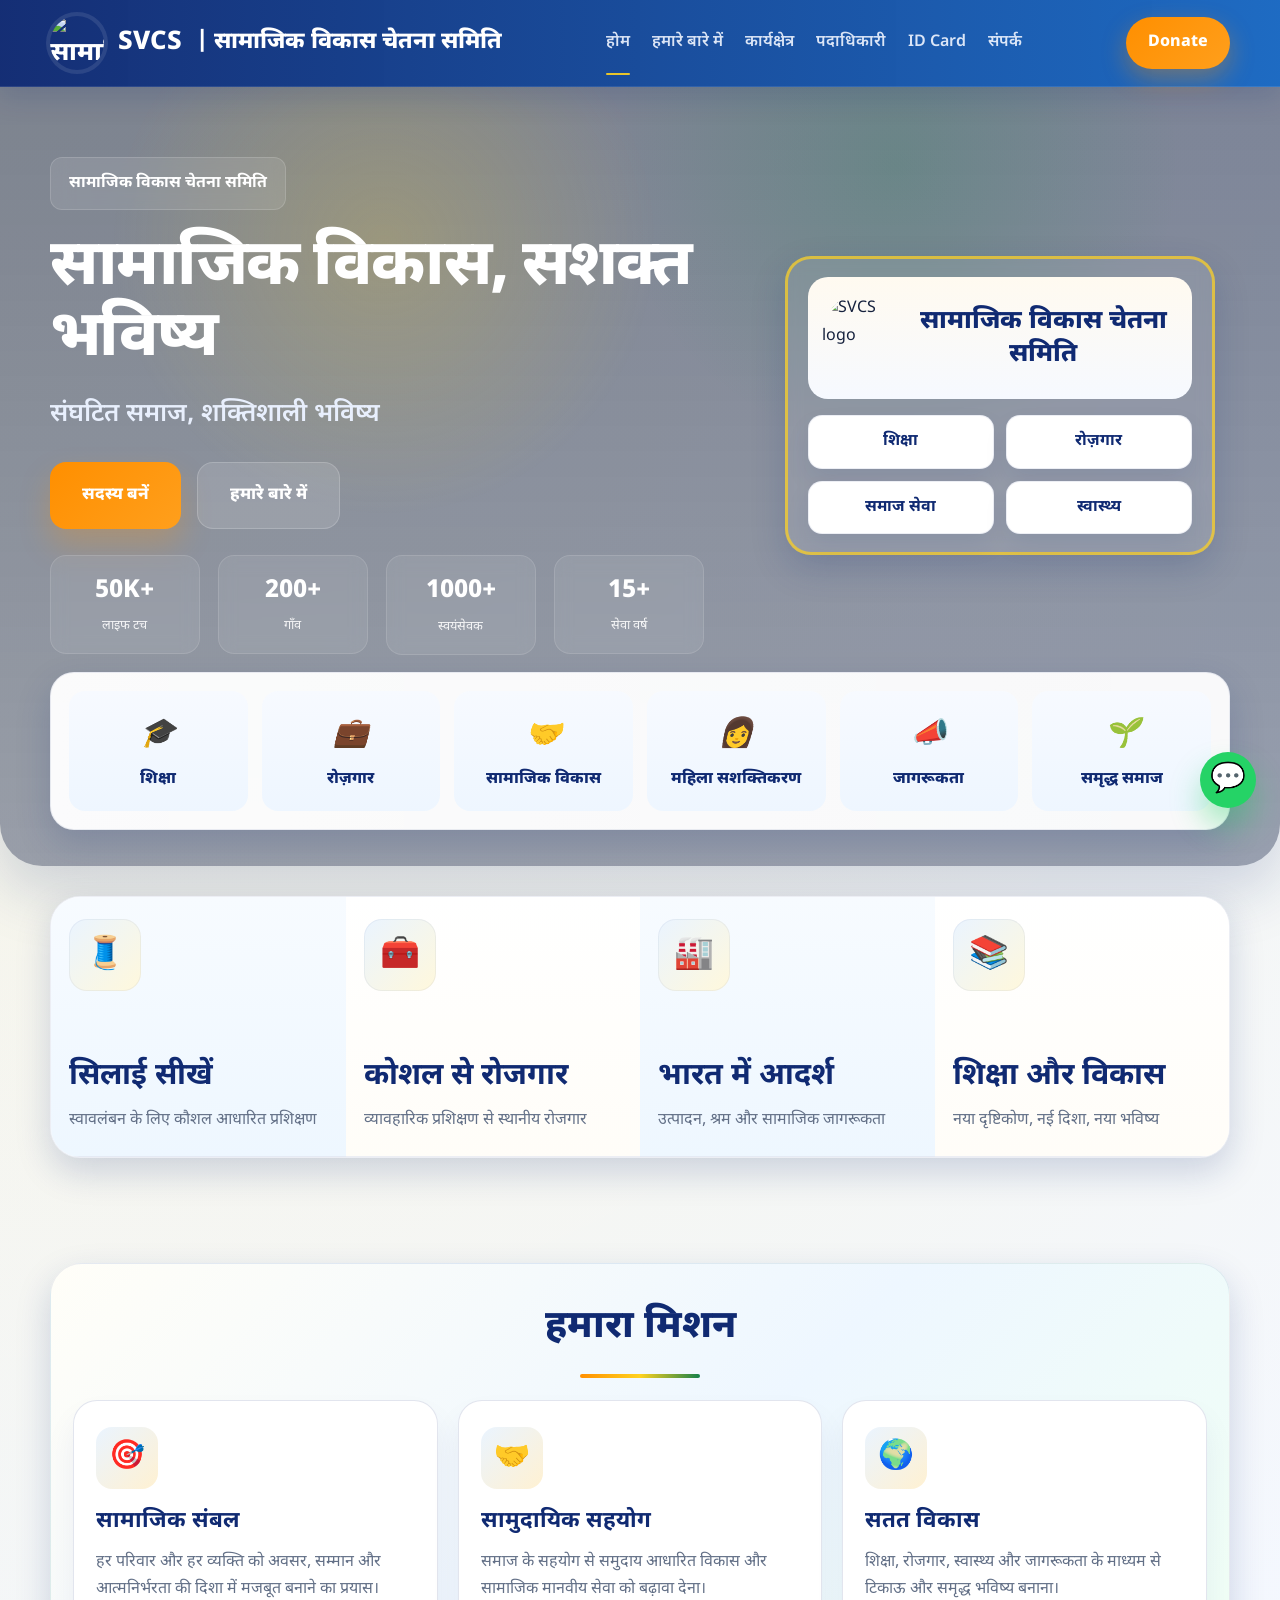
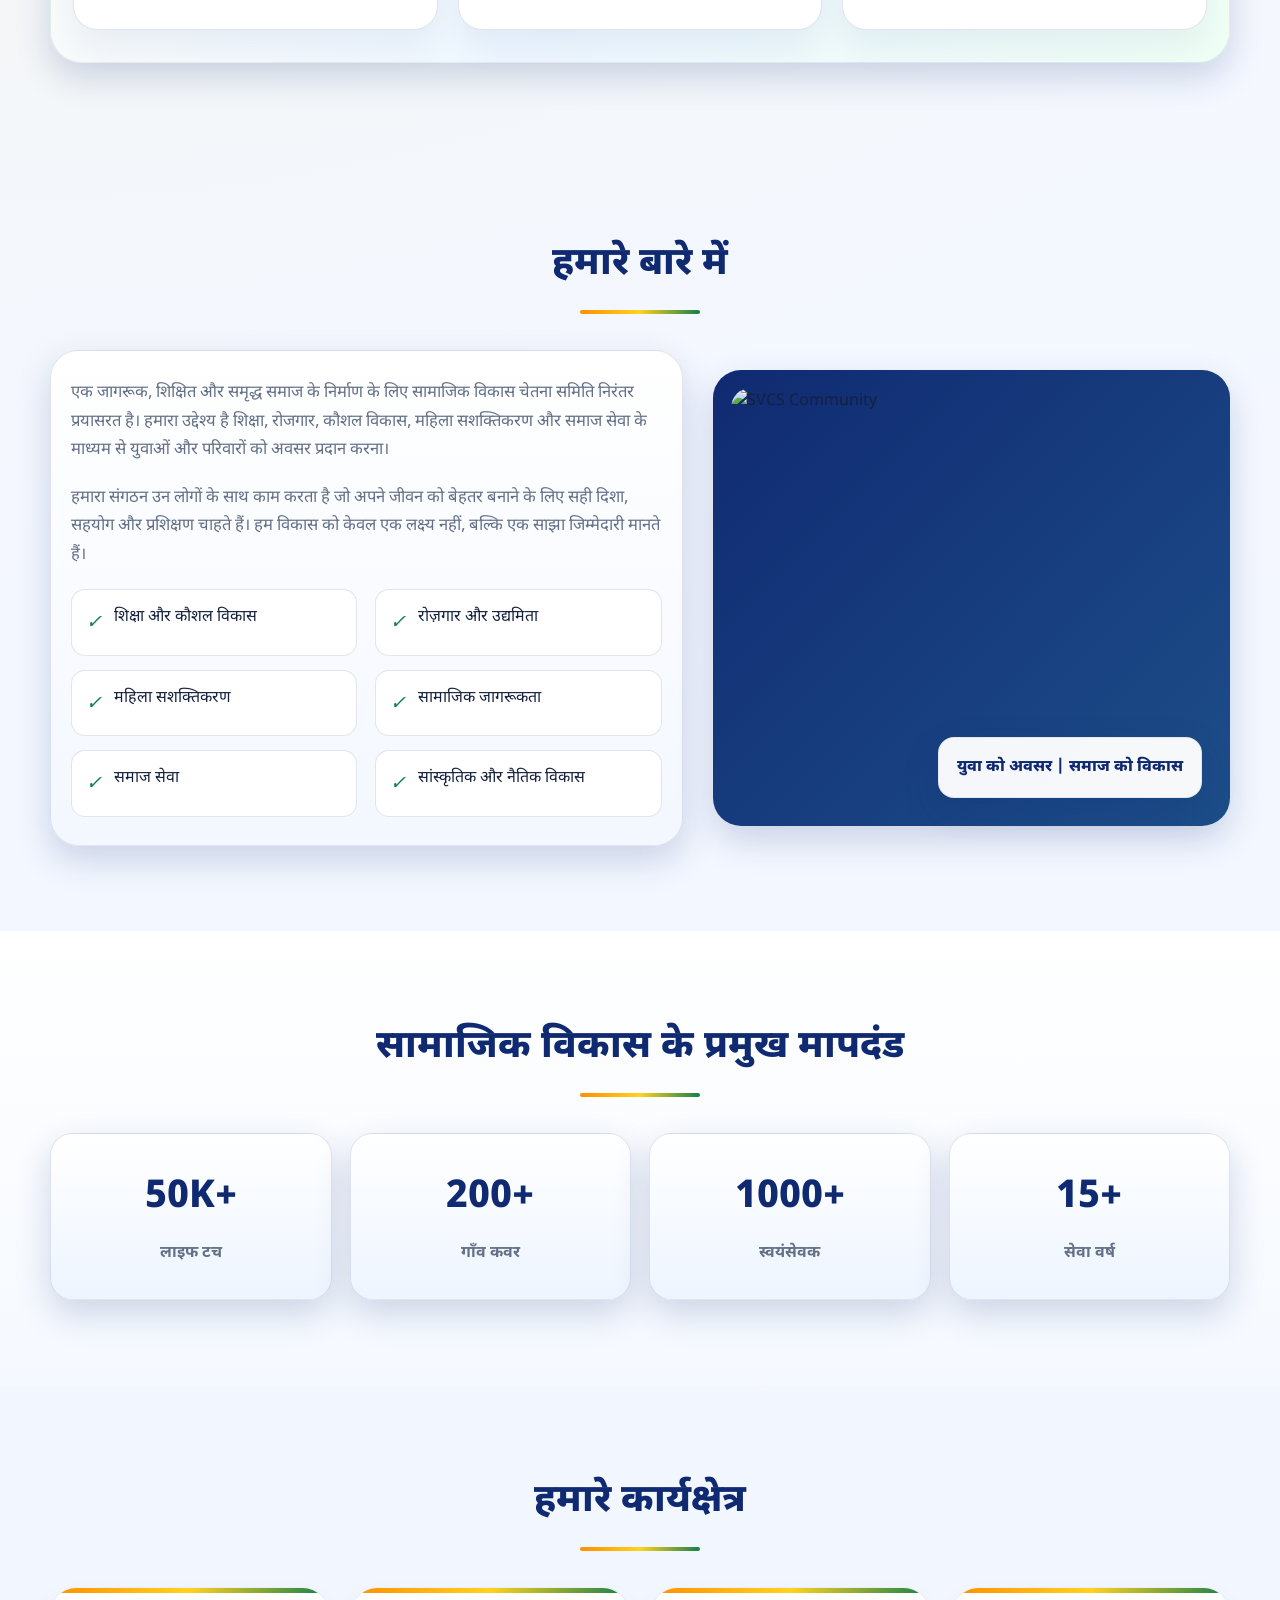
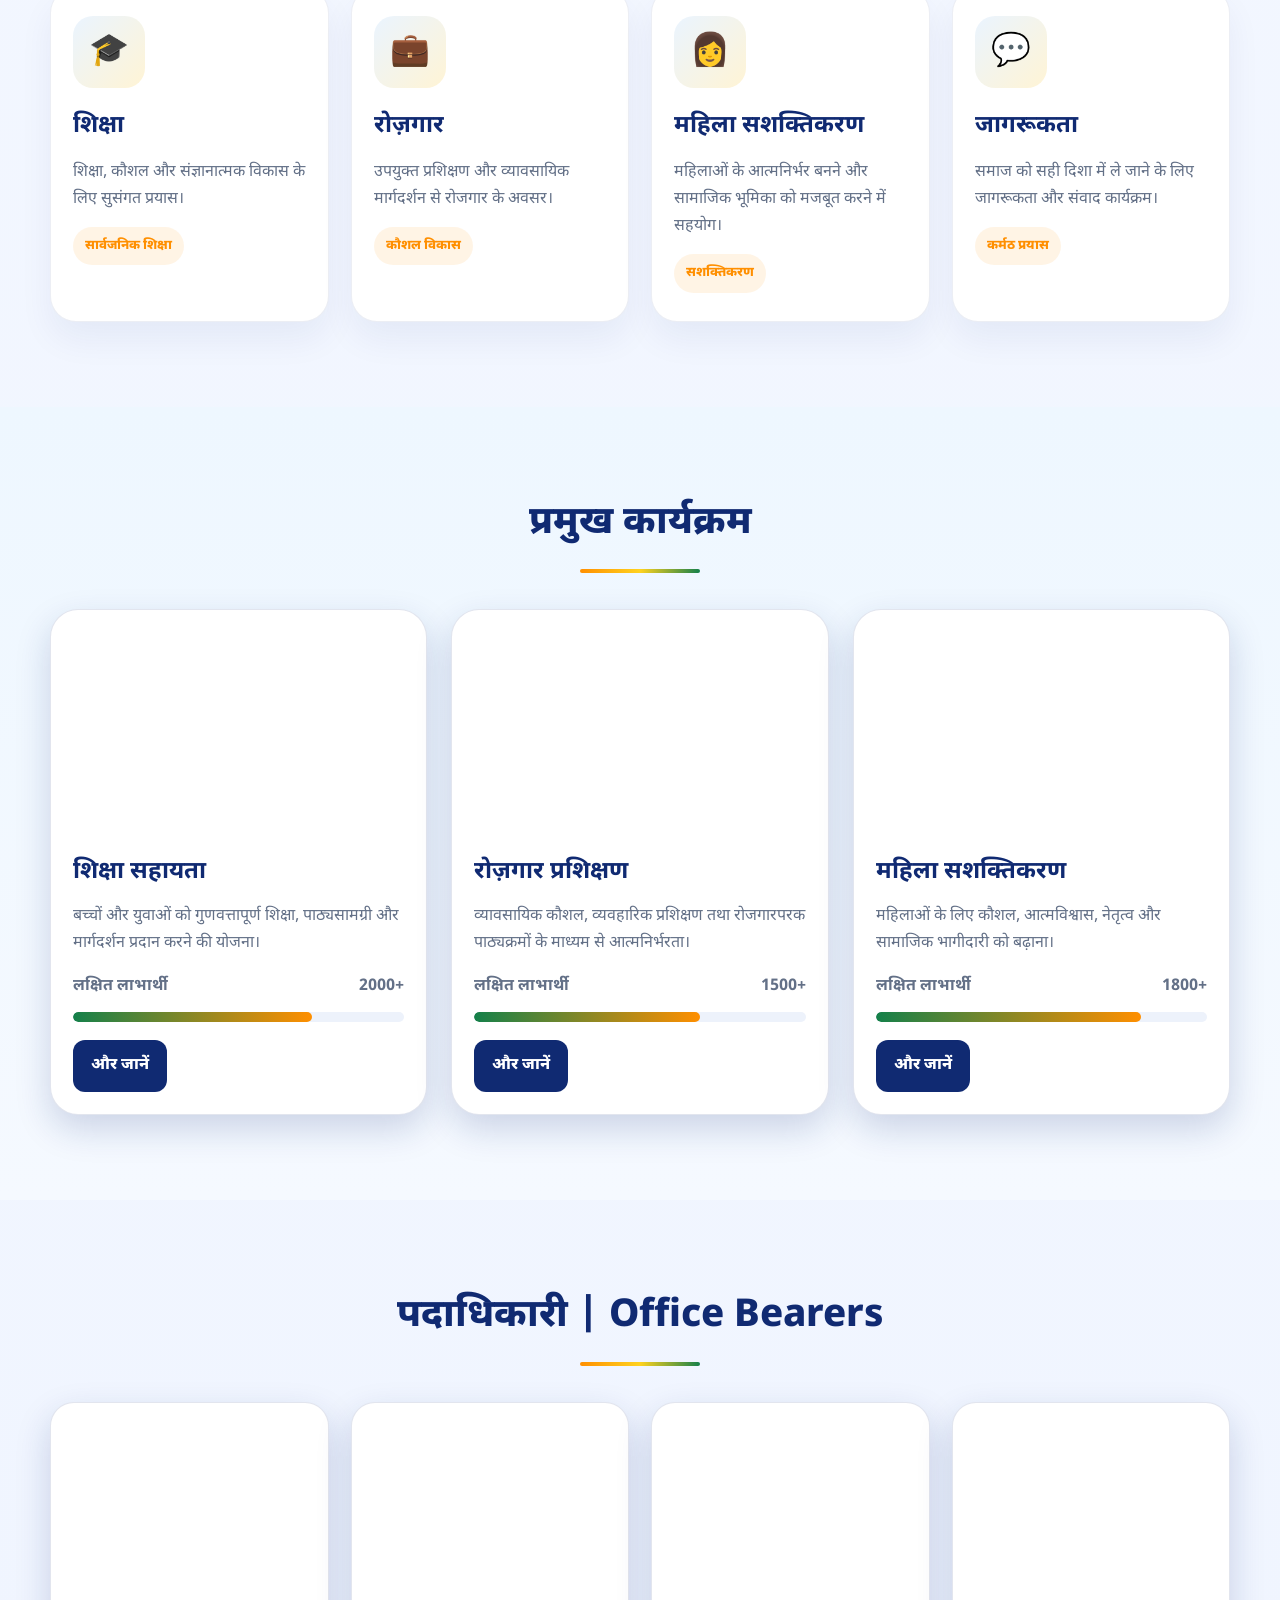
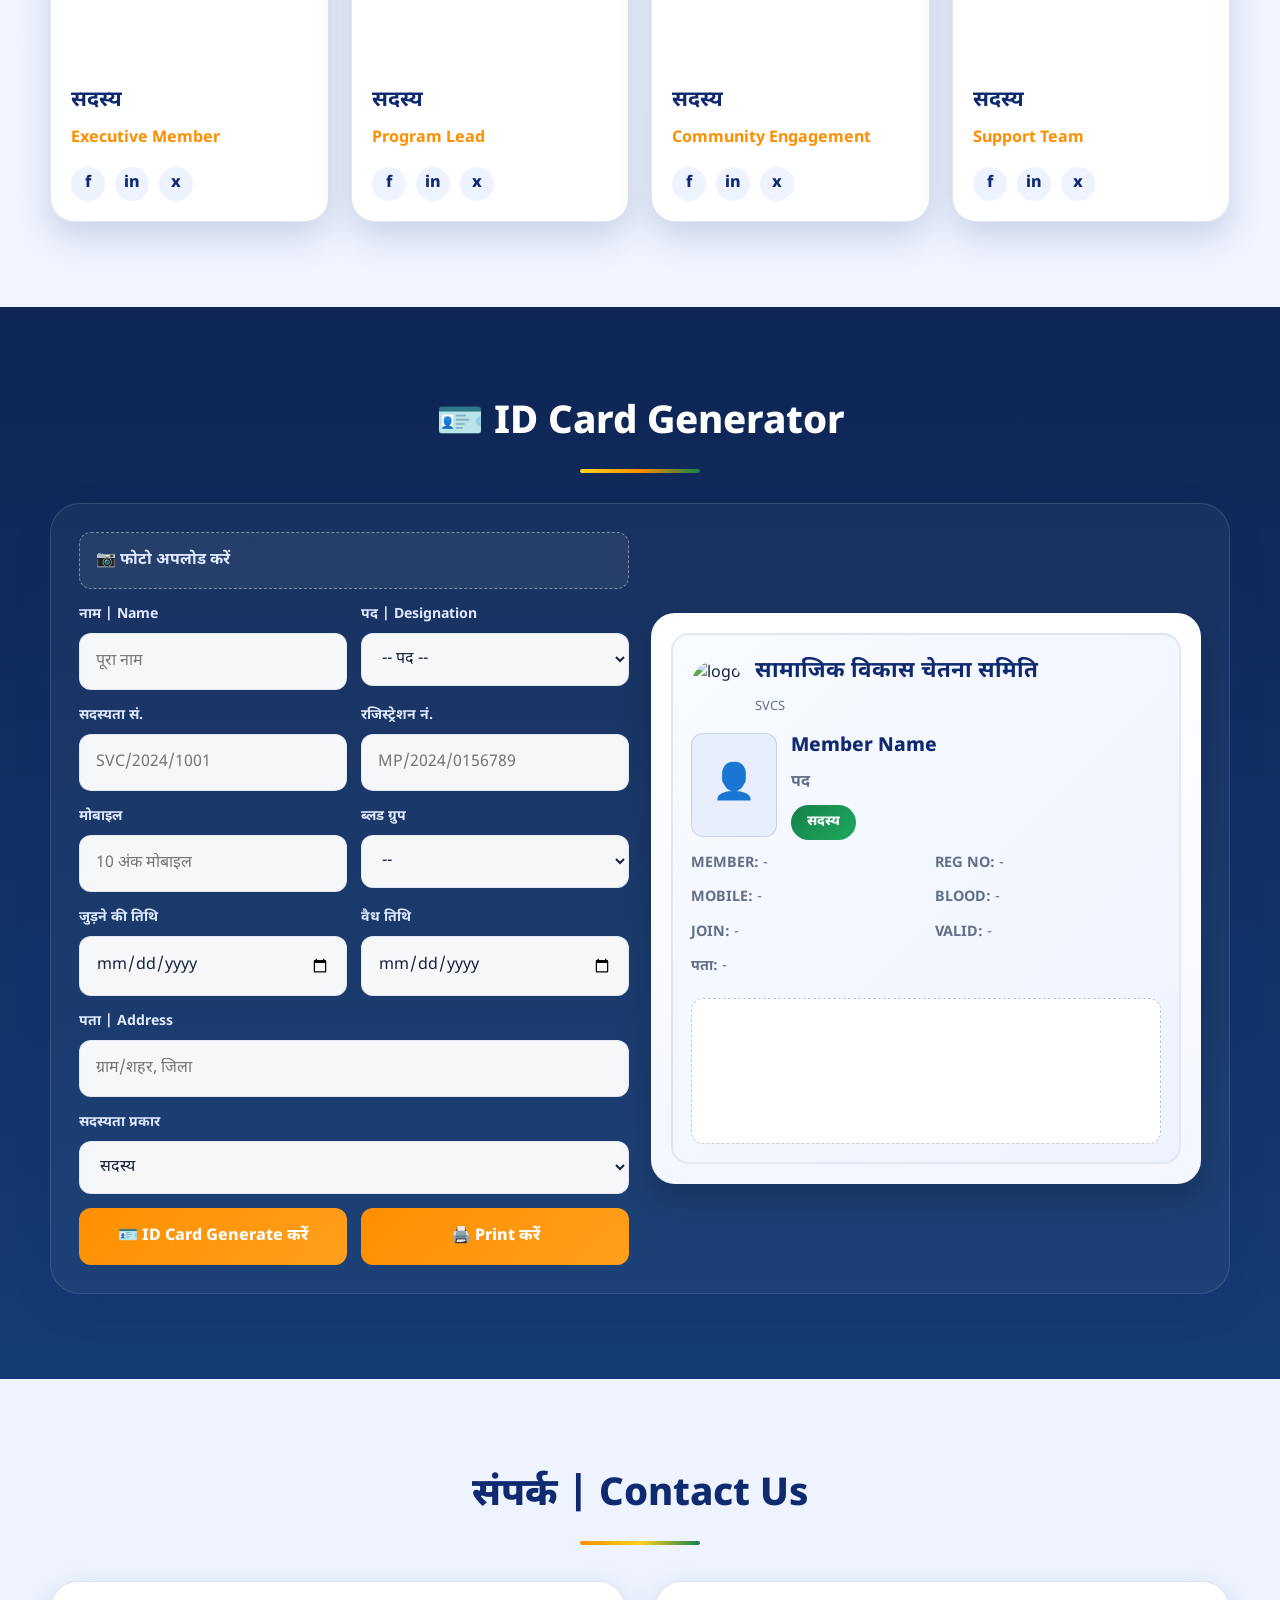
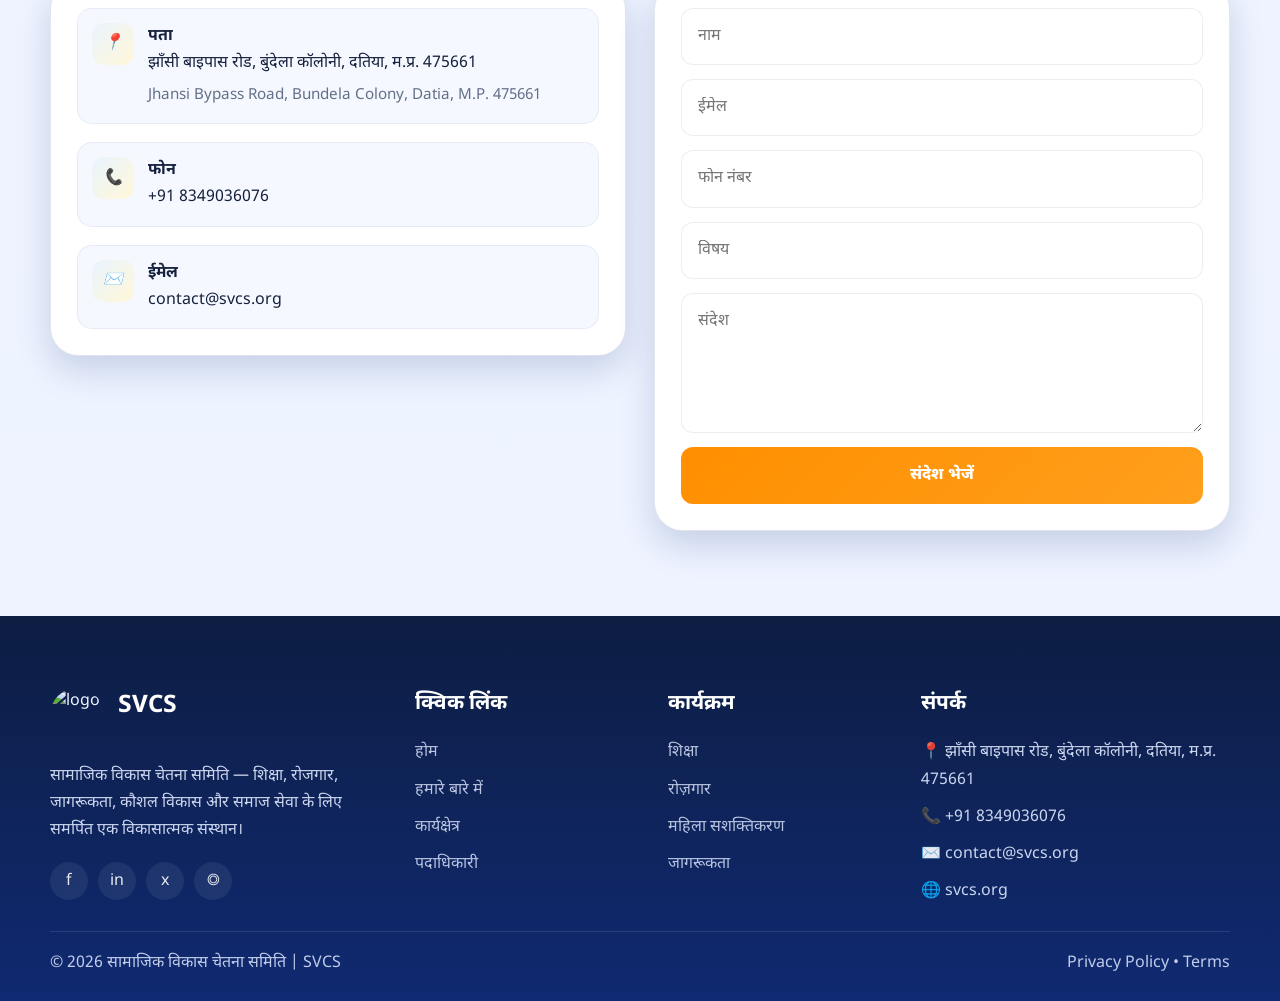
==== commit 4e73176b: "Upgrade ID Card Generator with full member form and membership type (सदस्य/सक्रिय सदस्य) - Replace s" ====
--- a/index.html
+++ b/index.html
@@ -1,30 +1,976 @@
 <!doctype html>
 <html lang="hi">
 <head>
-<meta charset="utf-8">
-<meta name="viewport" content="width=device-width,initial-scale=1">
-<title>सामाजिक विकास चेतना समिति | SVCS</title>
-<style>body{font-family:Arial,sans-serif;text-align:center;padding:40px;color:#102a72}#status{margin-top:20px;color:#637087}</style>
+  <meta charset="utf-8">
+  <meta name="viewport" content="width=device-width,initial-scale=1">
+  <title>सामाजिक विकास चेतना समिति | SVCS</title>
+  <meta name="description" content="सामाजिक विकास चेतना समिति — शिक्षा, रोजगार, कौशल विकास, महिला सशक्तिकरण, समाज सेवा और जागरूकता">
+  <meta property="og:title" content="सामाजिक विकास चेतना समिति">
+  <meta property="og:description" content="युवा को अवसर | समाज को विकास | भारत को आत्मनिर्भर">
+  <link rel="preconnect" href="https://fonts.googleapis.com">
+  <link rel="preconnect" href="https://fonts.gstatic.com" crossorigin>
+  <link href="https://fonts.googleapis.com/css2?family=Noto+Sans+Devanagari:wght@400;600;700;800&family=Poppins:wght@500;600;700;800&display=swap" rel="stylesheet">
+  <style>
+    :root {
+      --blue:#102a72;
+      --blue2:#1565c0;
+      --gold:#ffd21f;
+      --orange:#ff8f00;
+      --green:#14804a;
+      --light:#f5f7ff;
+      --dark:#15213d;
+      --muted:#637087;
+      --shadow:0 14px 35px rgba(16,42,114,.18);
+      --card:#ffffff;
+      --bg:#edf3ff;
+      --border:rgba(16,42,114,.12);
+      --navy-2:#0f2c74;
+      --red:#c92a2a;
+      --soft:#fff9e9;
+      --radius:24px;
+      --container:1180px;
+    }
+
+    *{box-sizing:border-box;margin:0;padding:0}
+    html{scroll-behavior:smooth}
+    body{
+      font-family:'Noto Sans Devanagari','Poppins',sans-serif;
+      background:
+        radial-gradient(circle at top left, rgba(255,210,31,.14), transparent 28%),
+        linear-gradient(180deg,#f6f9ff 0%,#edf3ff 100%);
+      color:var(--dark);
+      line-height:1.7;
+    }
+    a{text-decoration:none;color:inherit}
+    img{max-width:100%;display:block}
+    button,input,select,textarea{font:inherit}
+    .container{width:min(var(--container),calc(100% - 32px));margin:0 auto}
+    .section{padding:80px 0}
+    .title{margin-bottom:36px;text-align:center}
+    .title h2{
+      font-size:clamp(2rem,3vw,3rem);
+      color:var(--blue);
+      font-weight:800;
+      display:inline-flex;
+      align-items:center;
+      gap:12px;
+      flex-wrap:wrap;
+      justify-content:center;
+    }
+    .title .line{
+      width:120px;height:4px;border-radius:999px;
+      background:linear-gradient(90deg,var(--orange),var(--gold),var(--green));
+      margin:12px auto 0;
+    }
+
+    @keyframes floatY{0%,100%{transform:translateY(0)}50%{transform:translateY(-12px)}}
+    @keyframes pulseGlow{0%,100%{box-shadow:0 0 0 rgba(255,143,0,.2)}50%{box-shadow:0 0 25px rgba(255,143,0,.28)}}
+    @keyframes fadeUp{from{opacity:0;transform:translateY(26px)}to{opacity:1;transform:translateY(0)}}
+    @keyframes spinSlow{from{transform:rotate(0deg)}to{transform:rotate(360deg)}}
+
+    .reveal{opacity:0;transform:translateY(28px);transition:all .8s ease}
+    .reveal.visible{opacity:1;transform:translateY(0)}
+    .float{animation:floatY 4s ease-in-out infinite}
+    .pulse{animation:pulseGlow 2.5s ease-in-out infinite}
+
+    .topbar{
+      position:sticky;top:0;z-index:50;
+      backdrop-filter:blur(12px);
+      background:linear-gradient(90deg, rgba(16,42,114,.98), rgba(21,101,192,.96));
+      box-shadow:0 10px 25px rgba(16,42,114,.15);
+      border-bottom:1px solid rgba(255,255,255,.1)
+    }
+    .nav{display:flex;align-items:center;justify-content:space-between;min-height:86px;gap:22px}
+    .brand{display:flex;align-items:center;gap:14px;font-weight:800;color:#fff;font-size:clamp(1.5rem,2vw,2.5rem)}
+    .brand img{width:54px;height:54px;border-radius:50%;box-shadow:0 0 0 4px rgba(255,255,255,.1)}
+    .brand-text{display:flex;align-items:center;gap:14px;flex-wrap:wrap}
+    .nav-links{display:flex;align-items:center;gap:22px;color:#f0f5ff}
+    .nav-links a{position:relative;padding:10px 0;font-weight:600;opacity:.9;transition:.25s ease}
+    .nav-links a::after{
+      content:"";position:absolute;left:0;bottom:-8px;width:0;height:2px;background:var(--gold);transition:.25s ease;border-radius:999px;
+    }
+    .nav-links a:hover::after,.nav-links a.active::after{width:100%}
+    .nav-cta{display:inline-flex;align-items:center;justify-content:center;padding:12px 22px;border-radius:999px;background:linear-gradient(135deg,var(--orange),#ff9f1c);color:#fff;font-weight:800;box-shadow:0 10px 25px rgba(255,143,0,.35);transition:.25s ease}
+    .nav-cta:hover{transform:translateY(-2px)}
+    .hamb{display:none;width:46px;height:46px;background:rgba(255,255,255,.08);border-radius:12px;border:1px solid rgba(255,255,255,.12);align-items:center;justify-content:center;cursor:pointer}
+    .hamb span{display:block;width:20px;height:2px;background:#fff;border-radius:2px;position:relative}
+    .hamb span::before,.hamb span::after{content:"";position:absolute;left:0;width:20px;height:2px;background:#fff;border-radius:2px}
+    .hamb span::before{top:-7px}.hamb span::after{top:7px}
+
+    .hero-shell{
+      position:relative;
+      overflow:hidden;
+      background:
+        linear-gradient(180deg, rgba(12,27,67,.52), rgba(12,27,67,.4)),
+        url('https://images.unsplash.com/photo-1529156069898-49953e39b3ac?auto=format&fit=crop&w=1600&q=80') center/cover no-repeat;
+      min-height:760px;
+      display:flex;align-items:center;
+      border-bottom-left-radius:42px;border-bottom-right-radius:42px;
+      box-shadow:0 25px 60px rgba(16,42,114,.18);
+    }
+    .hero-shell::before{
+      content:"";position:absolute;inset:0;background:radial-gradient(circle at 30% 20%, rgba(255,210,31,.2), transparent 25%), radial-gradient(circle at 70% 10%, rgba(20,128,74,.2), transparent 25%);
+    }
+    .hero-inner{position:relative;z-index:1;padding:70px 0 36px}
+    .hero-grid{display:grid;grid-template-columns:1.2fr .8fr;align-items:center;gap:28px}
+    .hero-copy h1{
+      font-size:clamp(2.5rem,5vw,5.1rem);line-height:1.1;color:#fff;font-weight:800;letter-spacing:-.03em;margin-bottom:18px;
+    }
+    .hero-copy .subhead{
+      color:#e8effd;font-size:clamp(1.2rem,2vw,1.8rem);font-weight:600;margin-bottom:26px;
+    }
+    .hero-copy .mark{display:inline-block;padding:12px 18px;background:rgba(255,255,255,.1);border:1px solid rgba(255,255,255,.15);backdrop-filter:blur(10px);border-radius:12px;color:#fff;font-weight:700;margin-bottom:24px}
+    .hero-actions{display:flex;gap:16px;flex-wrap:wrap;margin-bottom:26px}
+    .btn{
+      display:inline-flex;align-items:center;justify-content:center;gap:10px;padding:18px 32px;border:none;border-radius:16px;font-weight:800;cursor:pointer;transition:.25s ease;font-size:1.05rem
+    }
+    .btn-primary{background:linear-gradient(135deg,var(--orange),#ff9f1c);color:#fff;box-shadow:0 16px 30px rgba(255,143,0,.25)}
+    .btn-secondary{background:rgba(255,255,255,.12);color:#fff;border:1px solid rgba(255,255,255,.18)}
+    .btn:hover{transform:translateY(-2px)}
+    .hero-stats{display:flex;gap:18px;flex-wrap:wrap}
+    .stat-pill{
+      min-width:150px;padding:14px 18px;border-radius:16px;background:rgba(255,255,255,.08);border:1px solid rgba(255,255,255,.12);backdrop-filter:blur(8px);color:#fff;text-align:center
+    }
+    .stat-pill strong{display:block;font-size:1.55rem;font-weight:800}
+    .stat-pill span{font-size:.8rem;opacity:.9}
+
+    .hero-visual{position:relative;display:flex;justify-content:center;align-items:center}
+    .hero-badge{
+      position:relative;width:min(100%,430px);background:rgba(255,255,255,.08);border:3px solid rgba(255,210,31,.7);border-radius:26px;padding:18px 20px;box-shadow:var(--shadow);backdrop-filter:blur(8px)
+    }
+    .badge-logo{display:flex;align-items:center;justify-content:center;gap:16px;padding:18px 14px;border-radius:20px;background:linear-gradient(180deg,#fffaf0,#f6f9ff)}
+    .badge-logo img{width:86px;height:86px;border-radius:50%}
+    .badge-logo h3{font-size:clamp(1.3rem,2vw,2.1rem);color:var(--blue);text-align:center;font-weight:800;line-height:1.3}
+    .badge-points{display:grid;grid-template-columns:repeat(2,1fr);gap:12px;margin-top:16px}
+    .hero-badge .chip{padding:12px 14px;border-radius:14px;background:#fff;box-shadow:0 12px 24px rgba(16,42,114,.08);font-weight:700;color:var(--blue);text-align:center;border:1px solid rgba(16,42,114,.08)}
+
+    .feature-band{margin-top:18px;position:relative;z-index:2}
+    .feature-strip{
+      display:grid;grid-template-columns:repeat(6,1fr);gap:14px;padding:18px;border-radius:24px;
+      background:linear-gradient(90deg, rgba(255,255,255,.96), rgba(255,255,255,.94));
+      box-shadow:var(--shadow);border:1px solid rgba(16,42,114,.08)
+    }
+    .feature-strip .item{display:flex;flex-direction:column;align-items:center;justify-content:center;gap:10px;padding:18px 14px;border-radius:16px;background:linear-gradient(180deg,#f7faff,#eef6ff);color:var(--blue);font-weight:800;text-align:center;min-height:120px}
+    .feature-strip .item i{font-size:1.8rem;color:var(--orange)}
+    .feature-strip .item span{font-size:1rem;line-height:1.3}
+
+    .poster-section{padding:30px 0 0}
+    .poster-wrap{border-radius:30px;background:#fff;box-shadow:var(--shadow);overflow:hidden;border:1px solid rgba(16,42,114,.08)}
+    .poster-grid{display:grid;grid-template-columns:repeat(4,1fr);gap:0}
+    .poster-card{
+      min-height:260px;padding:22px 18px;background:linear-gradient(180deg,#fff,#fffdf8);display:flex;flex-direction:column;justify-content:space-between;border-bottom:1px solid rgba(16,42,114,.08)
+    }
+    .poster-card:nth-child(odd){background:linear-gradient(180deg,#f7fbff,#eef7ff)}
+    .poster-card .icon{display:flex;align-items:center;justify-content:center;width:72px;height:72px;border-radius:18px;background:linear-gradient(135deg,#eaf4ff,#fff8dc);color:var(--blue);font-size:2rem;box-shadow:inset 0 0 0 1px rgba(16,42,114,.05)}
+    .poster-card h3{color:var(--blue);font-size:1.9rem;line-height:1.2;margin:8px 0 12px}
+    .poster-card p{color:var(--muted);font-size:1rem}
+
+    .mission-hero{
+      background:linear-gradient(135deg,#fffef8,#eef7ff 55%,#f0fff5);
+      border-radius:32px;
+      padding:32px 22px;
+      border:1px solid rgba(16,42,114,.08);
+      box-shadow:var(--shadow);
+      margin-top:20px;
+    }
+    .mission-grid{display:grid;grid-template-columns:repeat(3,1fr);gap:20px}
+    .mission-card{background:#fff;padding:26px 22px;border-radius:24px;border:1px solid var(--border);box-shadow:0 18px 32px rgba(16,42,114,.06);transition:.25s ease}
+    .mission-card:hover{transform:translateY(-6px)}
+    .mission-icon{width:62px;height:62px;border-radius:16px;background:linear-gradient(135deg,#eaf4ff,#fff1d2);display:flex;align-items:center;justify-content:center;font-size:1.8rem;margin-bottom:14px}
+    .mission-card h3{font-size:1.4rem;color:var(--blue);margin-bottom:8px}
+    .mission-card p{color:var(--muted)}
+
+    .section{padding:85px 0}
+    .about-grid{display:grid;grid-template-columns:1.1fr .9fr;gap:30px;align-items:center}
+    .about-copy{padding:28px 20px;border-radius:28px;background:linear-gradient(180deg,#fff,#f3f7ff);box-shadow:var(--shadow);border:1px solid var(--border)}
+    .about-copy p{color:var(--muted);margin-bottom:20px;font-size:1.04rem}
+    .check-list{display:grid;grid-template-columns:repeat(2,minmax(0,1fr));gap:14px 18px}
+    .check-item{display:flex;align-items:flex-start;gap:12px;padding:14px 14px;border-radius:14px;background:#fff;border:1px solid var(--border)}
+    .check-item i{color:var(--green);font-size:1.2rem;padding-top:4px}
+    .about-visual{position:relative;padding:18px;border-radius:28px;background:linear-gradient(135deg,var(--blue),#1d4e89);box-shadow:var(--shadow)}
+    .about-visual img{border-radius:20px;min-height:420px;object-fit:cover}
+    .floating-note{position:absolute;bottom:28px;right:28px;background:rgba(255,255,255,.96);border-radius:16px;padding:16px 18px;box-shadow:var(--shadow);border:1px solid rgba(16,42,114,.08);color:var(--blue);font-weight:800}
+
+    .stats-grid{display:grid;grid-template-columns:repeat(4,1fr);gap:18px}
+    .stat-card{padding:32px 18px;border-radius:22px;background:linear-gradient(180deg,#fff,#eef5ff);text-align:center;border:1px solid var(--border);box-shadow:var(--shadow)}
+    .stat-card .num{font-size:clamp(2rem,3vw,3rem);font-weight:800;color:var(--blue);margin-bottom:8px}
+    .stat-card .label{font-weight:700;color:var(--muted)}
+
+    .services-grid{display:grid;grid-template-columns:repeat(4,1fr);gap:22px}
+    .svc-card{position:relative;padding:28px 22px;border-radius:26px;background:#fff;border:1px solid rgba(16,42,114,.08);box-shadow:0 18px 34px rgba(16,42,114,.06);overflow:hidden;transition:.25s ease}
+    .svc-card::before{content:"";position:absolute;inset:0 auto auto 0;width:100%;height:5px;background:linear-gradient(90deg,var(--orange),var(--gold),var(--green));}
+    .svc-card:hover{transform:translateY(-7px);box-shadow:0 22px 44px rgba(16,42,114,.12)}
+    .svc-icon{display:flex;align-items:center;justify-content:center;width:72px;height:72px;border-radius:20px;background:linear-gradient(135deg,#eaf4ff,#fff4d5);color:var(--blue);font-size:2rem;margin-bottom:18px}
+    .svc-card h3{font-size:1.5rem;color:var(--blue);margin-bottom:12px}
+    .svc-card p{color:var(--muted);margin-bottom:14px}
+    .svc-tag{display:inline-flex;align-items:center;gap:8px;padding:8px 12px;border-radius:999px;background:rgba(255,143,0,.1);color:var(--orange);font-size:.82rem;font-weight:800}
+
+    .programs-grid{display:grid;grid-template-columns:repeat(3,1fr);gap:24px}
+    .program-card{background:#fff;border-radius:28px;overflow:hidden;border:1px solid var(--border);box-shadow:var(--shadow);display:flex;flex-direction:column;transition:.25s ease}
+    .program-card:hover{transform:translateY(-6px)}
+    .program-card .image{height:220px;background-size:cover;background-position:center}
+    .program-card .body{padding:22px}
+    .program-card h3{color:var(--blue);font-size:1.5rem;margin-bottom:10px}
+    .program-card p{color:var(--muted);margin-bottom:16px}
+    .meta-row{display:flex;align-items:center;justify-content:space-between;gap:12px;color:var(--muted);font-weight:700;margin-bottom:12px}
+    .mini-bar{height:10px;background:#edf2fb;border-radius:999px;overflow:hidden;margin-bottom:18px}
+    .mini-bar > span{display:block;height:100%;border-radius:999px;background:linear-gradient(90deg,var(--green),var(--orange))}
+    .card-link{display:inline-flex;align-items:center;justify-content:center;padding:12px 18px;border-radius:12px;background:var(--blue);color:#fff;font-weight:800}
+
+    .team-grid{display:grid;grid-template-columns:repeat(4,1fr);gap:22px}
+    .team-card{background:#fff;border-radius:24px;overflow:hidden;border:1px solid var(--border);box-shadow:var(--shadow);transition:.25s ease}
+    .team-card:hover{transform:translateY(-6px)}
+    .team-card .photo{height:260px;background-position:center;background-size:cover}
+    .team-card .info{padding:20px}
+    .team-card h3{font-size:1.35rem;color:var(--blue);margin-bottom:6px}
+    .team-card .role{color:var(--orange);font-weight:700;margin-bottom:14px}
+    .socials{display:flex;gap:10px}
+    .socials a{width:34px;height:34px;border-radius:50%;display:flex;align-items:center;justify-content:center;background:#edf3ff;color:var(--blue);font-weight:800}
+
+    .id-section{background:linear-gradient(180deg,#0e2554,#143c74);color:#fff}
+    .id-shell{display:grid;grid-template-columns:1fr 1fr;gap:22px;align-items:center;background:rgba(255,255,255,.04);border:1px solid rgba(255,255,255,.12);border-radius:30px;padding:28px;box-shadow:var(--shadow)}
+    .id-form{display:grid;grid-template-columns:repeat(2,1fr);gap:14px}
+    .id-form input,.id-form select,.id-form button,.contact-form input,.contact-form textarea,.contact-form button{border-radius:12px;border:none;outline:none}
+    .id-form input,.id-form select,.contact-form input,.contact-form textarea{width:100%;padding:14px 16px;background:rgba(255,255,255,.96);border:1px solid rgba(16,42,114,.08);color:var(--dark)}
+    .id-form button,.contact-form button{padding:15px 18px;background:linear-gradient(135deg,var(--orange),#ff9f1c);color:#fff;font-weight:800;cursor:pointer}
+    .id-form .field{display:flex;flex-direction:column;gap:6px}
+    .id-form .field label{color:#dfe9ff;font-size:.88rem;font-weight:700}
+    .id-form .full{grid-column:1/-1}
+    .photo-up{grid-column:1/-1;display:flex;align-items:center;gap:14px;padding:14px 16px;border:1px dashed rgba(255,255,255,.4);border-radius:12px;background:rgba(255,255,255,.06);color:#dfe9ff;font-weight:700;cursor:pointer}
+    .photo-up input{display:none}
+    .photo-up img{width:64px;height:64px;border-radius:12px;object-fit:cover;display:none;background:#fff;order:-1}
+    .id-preview{padding:20px;background:linear-gradient(180deg,#fff,#f4f7ff);color:var(--dark);border-radius:24px;box-shadow:0 16px 30px rgba(0,0,0,.18)}
+    .id-card{padding:18px;border-radius:18px;border:2px solid rgba(16,42,114,.08);background:linear-gradient(135deg,#f8fbff,#eef3ff)}
+    .id-head{display:flex;align-items:center;gap:12px;margin-bottom:12px}
+    .id-head img{width:52px;height:52px;border-radius:50%}
+    .id-card h3{font-size:1.4rem;color:var(--blue);margin-bottom:6px}
+    .id-card .meta{display:grid;grid-template-columns:1fr 1fr;gap:10px 18px;font-size:.9rem;color:var(--muted);margin-top:12px}
+    .qr-box{margin-top:18px;display:flex;align-items:center;justify-content:center;padding:12px;border:1px dashed rgba(16,42,114,.25);border-radius:12px;background:#fff}
+    .id-card .photo-row{display:flex;gap:14px;align-items:center;margin-top:12px}
+    .id-card .photo-box{width:86px;height:104px;border-radius:12px;background:#e8eefc;border:1px solid rgba(16,42,114,.15);display:flex;align-items:center;justify-content:center;font-size:2.2rem;overflow:hidden;flex-shrink:0}
+    .id-card .photo-box img{width:100%;height:100%;object-fit:cover;display:none}
+    .mem-badge{display:inline-block;margin-top:8px;padding:6px 16px;border-radius:999px;background:linear-gradient(135deg,var(--green),#1faa5f);color:#fff;font-weight:800;font-size:.85rem}
+    .mem-badge.active{background:linear-gradient(135deg,var(--orange),#ff9f1c)}
+    @media print{body *{visibility:hidden}#printArea,#printArea *{visibility:visible}#printArea{position:fixed;left:0;top:0;width:100%;background:#fff}}
+
+    .contact-grid{display:grid;grid-template-columns:1fr 1fr;gap:28px;align-items:start}
+    .contact-box{background:#fff;border:1px solid var(--border);border-radius:28px;box-shadow:var(--shadow);padding:26px}
+    .info-list{display:grid;gap:18px}
+    .info-item{display:flex;align-items:flex-start;gap:14px;padding:14px;border-radius:15px;background:#f5f8ff;border:1px solid rgba(16,42,114,.06)}
+    .info-item i{display:flex;align-items:center;justify-content:center;width:42px;height:42px;border-radius:12px;background:linear-gradient(135deg,#eaf4ff,#fff7d8);color:var(--blue)}
+    .contact-form{display:grid;gap:14px}
+    .contact-form textarea{min-height:140px;resize:vertical}
+
+    .footer{background:linear-gradient(180deg,#0d1d42,#102a72);color:#edf4ff;padding:70px 0 24px}
+    .footer-grid{display:grid;grid-template-columns:1.2fr .8fr .8fr 1.1fr;gap:28px}
+    .footer-col h3{color:#fff;font-size:1.3rem;margin-bottom:18px}
+    .footer-col p,.footer-col li,.footer-col a{color:#dfe9ff;opacity:.9}
+    .brand-mini{display:flex;align-items:center;gap:14px;margin-bottom:18px}
+    .brand-mini img{width:54px;height:54px;border-radius:50%}
+    .socials-footer{display:flex;gap:10px;margin-top:18px}
+    .socials-footer a{width:38px;height:38px;border-radius:50%;display:flex;align-items:center;justify-content:center;background:rgba(255,255,255,.08);color:#fff}
+    .footer-col ul{list-style:none;display:grid;gap:10px}
+    .footer-bottom{margin-top:26px;border-top:1px solid rgba(255,255,255,.12);padding-top:18px;display:flex;align-items:center;justify-content:space-between;gap:14px;flex-wrap:wrap;color:#dfe9ff;opacity:.85}
+
+    .scroll-top{position:fixed;right:24px;bottom:28px;width:52px;height:52px;border-radius:50%;background:linear-gradient(135deg,var(--orange),#ff9f1c);display:flex;align-items:center;justify-content:center;color:#fff;box-shadow:0 15px 30px rgba(255,143,0,.3);z-index:110;opacity:0;visibility:hidden;transform:translateY(16px);transition:.25s ease}
+    .scroll-top.show{opacity:1;visibility:visible;transform:translateY(0)}
+
+    .whatsapp{position:fixed;right:24px;bottom:92px;width:56px;height:56px;border-radius:50%;display:flex;align-items:center;justify-content:center;background:#25d366;color:#fff;font-size:1.8rem;z-index:100;box-shadow:0 18px 30px rgba(37,211,102,.38)}
+
+    @media (max-width: 1024px) {
+      .hero-grid,.about-grid,.contact-grid,.id-shell{grid-template-columns:1fr}
+      .services-grid,.stats-grid{grid-template-columns:repeat(2,1fr)}
+      .programs-grid{grid-template-columns:repeat(2,1fr)}
+      .team-grid{grid-template-columns:repeat(2,1fr)}
+      .footer-grid{grid-template-columns:repeat(2,1fr)}
+      .feature-strip{grid-template-columns:repeat(3,1fr)}
+      .poster-grid{grid-template-columns:repeat(2,1fr)}
+      .mission-grid{grid-template-columns:1fr}
+    }
+
+    @media (max-width: 820px) {
+      .nav-links{position:absolute;top:86px;left:16px;right:16px;background:rgba(12,28,67,.98);padding:18px 20px;border-radius:18px;display:none;flex-direction:column;align-items:flex-start;border:1px solid rgba(255,255,255,.08);box-shadow:0 15px 30px rgba(0,0,0,.2)}
+      .nav-links.open{display:flex}
+      .hamb{display:flex}
+      .nav-cta{display:none}
+      .brand-text{font-size:1.1rem}
+      .hero-shell{min-height:620px}
+      .hero-actions{flex-direction:column;align-items:stretch}
+      .btn{width:100%}
+      .feature-strip,.services-grid,.stats-grid,.programs-grid,.team-grid,.id-form,.footer-grid{grid-template-columns:1fr}
+      .poster-grid{grid-template-columns:1fr}
+      .check-list{grid-template-columns:1fr}
+      .mission-grid{grid-template-columns:1fr}
+    }
+  </style>
 </head>
 <body>
-<p>SVCS वेबसाइट लोड हो रही है…</p>
-<div id="status">कृपया प्रतीक्षा करें</div>
-<script>
-(async function(){
-  const source='https://raw.githubusercontent.com/amarfbt-hash/svcs-website/7257cb97a18f8b7f7314f877d9a835fbbb19152b/index.html';
-  try{
-    const response=await fetch(source+'?v=1');
-    if(!response.ok) throw new Error('Website source could not be loaded');
-    let html=await response.text();
-    html=html.replace(/href=["']#idcard["']/gi,'href="donation.html"');
-    document.open();
-    document.write(html);
-    document.close();
-  }catch(error){
-    document.getElementById('status').textContent='वेबसाइट लोड नहीं हो पाई। कृपया कुछ देर बाद दोबारा प्रयास करें।';
-    console.error(error);
-  }
-})();
-</script>
+  <a class="whatsapp" href="https://wa.me/918349036076" target="_blank" aria-label="WhatsApp">💬</a>
+  <div class="scroll-top" id="scrollTop" aria-label="Back to top">↑</div>
+
+  <header class="topbar">
+    <div class="container nav">
+      <a class="brand" href="#home" aria-label="SVCS Home">
+        <img src="https://raw.githubusercontent.com/amarfbt-hash/svcs-website/main/logo.png" alt="सामाजिक विकास चेतना समिति">
+        <div class="brand-text">
+          <span>SVCS</span>
+          <span style="font-size:clamp(1rem,1.8vw,1.7rem)">| सामाजिक विकास चेतना समिति</span>
+        </div>
+      </a>
+
+      <nav class="nav-links" id="navLinks">
+        <a href="#home" class="active">होम</a>
+        <a href="#about">हमारे बारे में</a>
+        <a href="#work">कार्यक्षेत्र</a>
+        <a href="#team">पदाधिकारी</a>
+        <a href="#idcard">ID Card</a>
+        <a href="#contact">संपर्क</a>
+      </nav>
+
+      <a class="nav-cta" href="donation.html">Donate</a>
+      <button class="hamb" id="hamb" aria-label="Open menu">
+        <span></span>
+      </button>
+    </div>
+  </header>
+
+  <main id="home">
+    <section class="hero-shell">
+      <div class="container hero-inner">
+        <div class="hero-grid">
+          <div class="hero-copy reveal">
+            <div class="mark">सामाजिक विकास चेतना समिति</div>
+            <h1>सामाजिक विकास, सशक्त भविष्य</h1>
+            <div class="subhead">संघटित समाज, शक्तिशाली भविष्य</div>
+            <div class="hero-actions">
+              <a href="#contact" class="btn btn-primary">सदस्य बनें</a>
+              <a href="#about" class="btn btn-secondary">हमारे बारे में</a>
+            </div>
+            <div class="hero-stats">
+              <div class="stat-pill"><strong>50K+</strong><span>लाइफ टच</span></div>
+              <div class="stat-pill"><strong>200+</strong><span>गाँव</span></div>
+              <div class="stat-pill"><strong>1000+</strong><span>स्वयंसेवक</span></div>
+              <div class="stat-pill"><strong>15+</strong><span>सेवा वर्ष</span></div>
+            </div>
+          </div>
+
+          <div class="hero-visual reveal">
+            <div class="hero-badge pulse">
+              <div class="badge-logo">
+                <img src="https://raw.githubusercontent.com/amarfbt-hash/svcs-website/main/logo.png" alt="SVCS logo">
+                <h3>सामाजिक विकास चेतना समिति</h3>
+              </div>
+              <div class="badge-points">
+                <div class="chip">शिक्षा</div>
+                <div class="chip">रोज़गार</div>
+                <div class="chip">समाज सेवा</div>
+                <div class="chip">स्वास्थ्य</div>
+              </div>
+            </div>
+          </div>
+        </div>
+
+        <div class="feature-band reveal">
+          <div class="feature-strip">
+            <div class="item"><i>🎓</i><span>शिक्षा</span></div>
+            <div class="item"><i>💼</i><span>रोज़गार</span></div>
+            <div class="item"><i>🤝</i><span>सामाजिक विकास</span></div>
+            <div class="item"><i>👩</i><span>महिला सशक्तिकरण</span></div>
+            <div class="item"><i>📣</i><span>जागरूकता</span></div>
+            <div class="item"><i>🌱</i><span>समृद्ध समाज</span></div>
+          </div>
+        </div>
+      </div>
+    </section>
+
+    <section class="poster-section">
+      <div class="container">
+        <div class="poster-wrap reveal">
+          <div class="poster-grid">
+            <div class="poster-card">
+              <div class="icon">🧵</div>
+              <div>
+                <h3>सिलाई सीखें</h3>
+                <p>स्वावलंबन के लिए कौशल आधारित प्रशिक्षण</p>
+              </div>
+            </div>
+            <div class="poster-card">
+              <div class="icon">🧰</div>
+              <div>
+                <h3>कोशल से रोजगार</h3>
+                <p>व्यावहारिक प्रशिक्षण से स्थानीय रोजगार</p>
+              </div>
+            </div>
+            <div class="poster-card">
+              <div class="icon">🏭</div>
+              <div>
+                <h3>भारत में आदर्श</h3>
+                <p>उत्पादन, श्रम और सामाजिक जागरूकता</p>
+              </div>
+            </div>
+            <div class="poster-card">
+              <div class="icon">📚</div>
+              <div>
+                <h3>शिक्षा और विकास</h3>
+                <p>नया दृष्टिकोण, नई दिशा, नया भविष्य</p>
+              </div>
+            </div>
+          </div>
+        </div>
+      </div>
+    </section>
+
+    <section class="section">
+      <div class="container">
+        <div class="mission-hero reveal">
+          <div class="title" style="margin-bottom:22px">
+            <h2>हमारा मिशन</h2>
+            <div class="line"></div>
+          </div>
+          <div class="mission-grid">
+            <div class="mission-card">
+              <div class="mission-icon">🎯</div>
+              <h3>सामाजिक संबल</h3>
+              <p>हर परिवार और हर व्यक्ति को अवसर, सम्मान और आत्मनिर्भरता की दिशा में मजबूत बनाने का प्रयास।</p>
+            </div>
+            <div class="mission-card">
+              <div class="mission-icon">🤝</div>
+              <h3>सामुदायिक सहयोग</h3>
+              <p>समाज के सहयोग से समुदाय आधारित विकास और सामाजिक मानवीय सेवा को बढ़ावा देना।</p>
+            </div>
+            <div class="mission-card">
+              <div class="mission-icon">🌍</div>
+              <h3>सतत विकास</h3>
+              <p>शिक्षा, रोजगार, स्वास्थ्य और जागरूकता के माध्यम से टिकाऊ और समृद्ध भविष्य बनाना।</p>
+            </div>
+          </div>
+        </div>
+      </div>
+    </section>
+
+    <section id="about" class="section">
+      <div class="container">
+        <div class="title reveal">
+          <h2>हमारे बारे में</h2>
+          <div class="line"></div>
+        </div>
+
+        <div class="about-grid reveal">
+          <div class="about-copy">
+            <p>एक जागरूक, शिक्षित और समृद्ध समाज के निर्माण के लिए सामाजिक विकास चेतना समिति निरंतर प्रयासरत है। हमारा उद्देश्य है शिक्षा, रोजगार, कौशल विकास, महिला सशक्तिकरण और समाज सेवा के माध्यम से युवाओं और परिवारों को अवसर प्रदान करना।</p>
+            <p>हमारा संगठन उन लोगों के साथ काम करता है जो अपने जीवन को बेहतर बनाने के लिए सही दिशा, सहयोग और प्रशिक्षण चाहते हैं। हम विकास को केवल एक लक्ष्य नहीं, बल्कि एक साझा जिम्मेदारी मानते हैं।</p>
+
+            <div class="check-list">
+              <div class="check-item"><i>✓</i><span>शिक्षा और कौशल विकास</span></div>
+              <div class="check-item"><i>✓</i><span>रोज़गार और उद्यमिता</span></div>
+              <div class="check-item"><i>✓</i><span>महिला सशक्तिकरण</span></div>
+              <div class="check-item"><i>✓</i><span>सामाजिक जागरूकता</span></div>
+              <div class="check-item"><i>✓</i><span>समाज सेवा</span></div>
+              <div class="check-item"><i>✓</i><span>सांस्कृतिक और नैतिक विकास</span></div>
+            </div>
+          </div>
+
+          <div class="about-visual float">
+            <img src="https://images.unsplash.com/photo-1529156069898-49953e39b3ac?auto=format&fit=crop&w=900&q=80" alt="SVCS Community">
+            <div class="floating-note">युवा को अवसर | समाज को विकास</div>
+          </div>
+        </div>
+      </div>
+    </section>
+
+    <section class="section" style="background:linear-gradient(180deg,#fff,#f5f9ff)">
+      <div class="container">
+        <div class="title reveal">
+          <h2>सामाजिक विकास के प्रमुख मापदंड</h2>
+          <div class="line"></div>
+        </div>
+        <div class="stats-grid reveal">
+          <div class="stat-card">
+            <div class="num">50K+</div>
+            <div class="label">लाइफ टच</div>
+          </div>
+          <div class="stat-card">
+            <div class="num">200+</div>
+            <div class="label">गाँव कवर</div>
+          </div>
+          <div class="stat-card">
+            <div class="num">1000+</div>
+            <div class="label">स्वयंसेवक</div>
+          </div>
+          <div class="stat-card">
+            <div class="num">15+</div>
+            <div class="label">सेवा वर्ष</div>
+          </div>
+        </div>
+      </div>
+    </section>
+
+    <section id="work" class="section">
+      <div class="container">
+        <div class="title reveal">
+          <h2>हमारे कार्यक्षेत्र</h2>
+          <div class="line"></div>
+        </div>
+        <div class="services-grid reveal">
+          <article class="svc-card">
+            <div class="svc-icon">🎓</div>
+            <h3>शिक्षा</h3>
+            <p>शिक्षा, कौशल और संज्ञानात्मक विकास के लिए सुसंगत प्रयास।</p>
+            <span class="svc-tag">सार्वजनिक शिक्षा</span>
+          </article>
+
+          <article class="svc-card">
+            <div class="svc-icon">💼</div>
+            <h3>रोज़गार</h3>
+            <p>उपयुक्त प्रशिक्षण और व्यावसायिक मार्गदर्शन से रोजगार के अवसर।</p>
+            <span class="svc-tag">कौशल विकास</span>
+          </article>
+
+          <article class="svc-card">
+            <div class="svc-icon">👩</div>
+            <h3>महिला सशक्तिकरण</h3>
+            <p>महिलाओं के आत्मनिर्भर बनने और सामाजिक भूमिका को मजबूत करने में सहयोग।</p>
+            <span class="svc-tag">सशक्तिकरण</span>
+          </article>
+
+          <article class="svc-card">
+            <div class="svc-icon">💬</div>
+            <h3>जागरूकता</h3>
+            <p>समाज को सही दिशा में ले जाने के लिए जागरूकता और संवाद कार्यक्रम।</p>
+            <span class="svc-tag">कर्मठ प्रयास</span>
+          </article>
+        </div>
+      </div>
+    </section>
+
+    <section class="section" style="background:linear-gradient(180deg,#eef7ff,#f5f9ff)">
+      <div class="container">
+        <div class="title reveal">
+          <h2>प्रमुख कार्यक्रम</h2>
+          <div class="line"></div>
+        </div>
+
+        <div class="programs-grid reveal">
+          <article class="program-card">
+            <div class="image" style="background-image:url('https://images.unsplash.com/photo-1503676260728-1c00da094a0b?auto=format&fit=crop&w=900&q=80')"></div>
+            <div class="body">
+              <h3>शिक्षा सहायता</h3>
+              <p>बच्चों और युवाओं को गुणवत्तापूर्ण शिक्षा, पाठ्यसामग्री और मार्गदर्शन प्रदान करने की योजना।</p>
+              <div class="meta-row"><span>लक्षित लाभार्थी</span><strong>2000+</strong></div>
+              <div class="mini-bar"><span style="width:72%"></span></div>
+              <a href="#contact" class="card-link">और जानें</a>
+            </div>
+          </article>
+
+          <article class="program-card">
+            <div class="image" style="background-image:url('https://images.unsplash.com/photo-1522202176988-66273c2fd55f?auto=format&fit=crop&w=900&q=80')"></div>
+            <div class="body">
+              <h3>रोज़गार प्रशिक्षण</h3>
+              <p>व्यावसायिक कौशल, व्यवहारिक प्रशिक्षण तथा रोजगारपरक पाठ्यक्रमों के माध्यम से आत्मनिर्भरता।</p>
+              <div class="meta-row"><span>लक्षित लाभार्थी</span><strong>1500+</strong></div>
+              <div class="mini-bar"><span style="width:68%"></span></div>
+              <a href="#contact" class="card-link">और जानें</a>
+            </div>
+          </article>
+
+          <article class="program-card">
+            <div class="image" style="background-image:url('https://images.unsplash.com/photo-1517048676732-d65bc937f952?auto=format&fit=crop&w=900&q=80')"></div>
+            <div class="body">
+              <h3>महिला सशक्तिकरण</h3>
+              <p>महिलाओं के लिए कौशल, आत्मविश्वास, नेतृत्व और सामाजिक भागीदारी को बढ़ाना।</p>
+              <div class="meta-row"><span>लक्षित लाभार्थी</span><strong>1800+</strong></div>
+              <div class="mini-bar"><span style="width:80%"></span></div>
+              <a href="#contact" class="card-link">और जानें</a>
+            </div>
+          </article>
+        </div>
+      </div>
+    </section>
+
+    <section id="team" class="section">
+      <div class="container">
+        <div class="title reveal">
+          <h2>पदाधिकारी | Office Bearers</h2>
+          <div class="line"></div>
+        </div>
+
+        <div class="team-grid reveal">
+          <article class="team-card">
+            <div class="photo" style="background-image:url('https://images.unsplash.com/photo-1500648767791-00dcc994a43e?auto=format&fit=crop&w=700&q=80')"></div>
+            <div class="info">
+              <h3>सदस्य</h3>
+              <div class="role">Executive Member</div>
+              <div class="socials">
+                <a href="#">f</a>
+                <a href="#">in</a>
+                <a href="#">x</a>
+              </div>
+            </div>
+          </article>
+
+          <article class="team-card">
+            <div class="photo" style="background-image:url('https://images.unsplash.com/photo-1494790108377-be9c29b29330?auto=format&fit=crop&w=700&q=80')"></div>
+            <div class="info">
+              <h3>सदस्य</h3>
+              <div class="role">Program Lead</div>
+              <div class="socials">
+                <a href="#">f</a>
+                <a href="#">in</a>
+                <a href="#">x</a>
+              </div>
+            </div>
+          </article>
+
+          <article class="team-card">
+            <div class="photo" style="background-image:url('https://images.unsplash.com/photo-1506794778202-cad84cf45f1d?auto=format&fit=crop&w=700&q=80')"></div>
+            <div class="info">
+              <h3>सदस्य</h3>
+              <div class="role">Community Engagement</div>
+              <div class="socials">
+                <a href="#">f</a>
+                <a href="#">in</a>
+                <a href="#">x</a>
+              </div>
+            </div>
+          </article>
+
+          <article class="team-card">
+            <div class="photo" style="background-image:url('https://images.unsplash.com/photo-1544005313-94ddf0286df2?auto=format&fit=crop&w=700&q=80')"></div>
+            <div class="info">
+              <h3>सदस्य</h3>
+              <div class="role">Support Team</div>
+              <div class="socials">
+                <a href="#">f</a>
+                <a href="#">in</a>
+                <a href="#">x</a>
+              </div>
+            </div>
+          </article>
+        </div>
+      </div>
+    </section>
+
+    <section id="idcard" class="section id-section">
+      <div class="container">
+        <div class="title reveal" style="margin-bottom:30px">
+          <h2 style="color:#fff">🪪 ID Card Generator</h2>
+          <div class="line" style="background:linear-gradient(90deg,#ffd21f,#ff8f00,#14804a)"></div>
+        </div>
+
+        <div class="id-shell reveal">
+          <form class="id-form" id="idForm">
+            <label class="photo-up">
+              <input type="file" id="photoInput" accept="image/*">
+              <img id="photoThumb" alt="">
+              <span>📷 फोटो अपलोड करें</span>
+            </label>
+            <div class="field">
+              <label for="memberName">नाम | Name</label>
+              <input type="text" id="memberName" placeholder="पूरा नाम">
+            </div>
+            <div class="field">
+              <label for="memberRole">पद | Designation</label>
+              <select id="memberRole">
+                <option value="">-- पद --</option>
+                <option>अध्यक्ष</option>
+                <option>उपाध्यक्ष</option>
+                <option>सचिव</option>
+                <option>कोषाध्यक्ष</option>
+                <option>सदस्य</option>
+                <option>सक्रिय सदस्य</option>
+                <option>आजीवन सदस्य</option>
+                <option>युवा प्रतिनिधि</option>
+              </select>
+            </div>
+            <div class="field">
+              <label for="memberNo">सदस्यता सं.</label>
+              <input type="text" id="memberNo" placeholder="SVC/2024/1001">
+            </div>
+            <div class="field">
+              <label for="memberRegNo">रजिस्ट्रेशन नं.</label>
+              <input type="text" id="memberRegNo" placeholder="MP/2024/0156789">
+            </div>
+            <div class="field">
+              <label for="memberMobile">मोबाइल</label>
+              <input type="tel" id="memberMobile" placeholder="10 अंक मोबाइल" maxlength="10">
+            </div>
+            <div class="field">
+              <label for="memberBlood">ब्लड ग्रुप</label>
+              <select id="memberBlood">
+                <option value="">--</option>
+                <option>A+</option><option>A-</option><option>B+</option><option>B-</option>
+                <option>AB+</option><option>AB-</option><option>O+</option><option>O-</option>
+              </select>
+            </div>
+            <div class="field">
+              <label for="memberJoin">जुड़ने की तिथि</label>
+              <input type="date" id="memberJoin">
+            </div>
+            <div class="field">
+              <label for="memberValid">वैध तिथि</label>
+              <input type="date" id="memberValid">
+            </div>
+            <div class="field full">
+              <label for="memberAddr">पता | Address</label>
+              <input type="text" id="memberAddr" placeholder="ग्राम/शहर, जिला">
+            </div>
+            <div class="field full">
+              <label for="memberType">सदस्यता प्रकार</label>
+              <select id="memberType">
+                <option>सदस्य</option>
+                <option>सक्रिय सदस्य</option>
+              </select>
+            </div>
+            <button type="submit">🪪 ID Card Generate करें</button>
+            <button type="button" id="printBtn">🖨️ Print करें</button>
+          </form>
+
+          <div class="id-preview" id="printArea">
+            <div class="id-card">
+              <div class="id-head">
+                <img src="https://raw.githubusercontent.com/amarfbt-hash/svcs-website/main/logo.png" alt="logo">
+                <div>
+                  <h3>सामाजिक विकास चेतना समिति</h3>
+                  <div style="font-size:.8rem;color:var(--muted)">SVCS</div>
+                </div>
+              </div>
+              <div class="photo-row">
+                <div class="photo-box"><span id="photoEmoji">👤</span><img id="cardPhoto" alt=""></div>
+                <div>
+                  <div style="font-weight:800;color:var(--blue);font-size:1.2rem" id="previewName">Member Name</div>
+                  <div style="margin-top:6px;color:var(--muted);font-weight:700" id="previewRole">पद</div>
+                  <div class="mem-badge" id="previewType">सदस्य</div>
+                </div>
+              </div>
+              <div class="meta">
+                <div><strong>MEMBER:</strong> <span id="previewMemberNo">-</span></div>
+                <div><strong>REG NO:</strong> <span id="previewRegNo">-</span></div>
+                <div><strong>MOBILE:</strong> <span id="previewMobile">-</span></div>
+                <div><strong>BLOOD:</strong> <span id="previewBlood">-</span></div>
+                <div><strong>JOIN:</strong> <span id="previewJoin">-</span></div>
+                <div><strong>VALID:</strong> <span id="previewValid">-</span></div>
+                <div style="grid-column:1/-1"><strong>पता:</strong> <span id="previewAddr">-</span></div>
+              </div>
+              <div class="qr-box">
+                <div id="qrcode" style="width:120px;height:120px"></div>
+              </div>
+            </div>
+          </div>
+        </div>
+      </div>
+    </section>
+
+    <section id="contact" class="section">
+      <div class="container">
+        <div class="title reveal">
+          <h2>संपर्क | Contact Us</h2>
+          <div class="line"></div>
+        </div>
+
+        <div class="contact-grid reveal">
+          <div class="contact-box">
+            <div class="info-list">
+              <div class="info-item">
+                <i>📍</i>
+                <div>
+                  <strong>पता</strong>
+                  <div>झाँसी बाइपास रोड, बुंदेला कॉलोनी, दतिया, म.प्र. 475661</div>
+                  <div style="margin-top:6px; color:var(--muted); font-size:.95rem;">Jhansi Bypass Road, Bundela Colony, Datia, M.P. 475661</div>
+                </div>
+              </div>
+              <div class="info-item">
+                <i>📞</i>
+                <div>
+                  <strong>फोन</strong>
+                  <div>+91 8349036076</div>
+                </div>
+              </div>
+              <div class="info-item">
+                <i>✉️</i>
+                <div>
+                  <strong>ईमेल</strong>
+                  <div>contact@svcs.org</div>
+                </div>
+              </div>
+            </div>
+          </div>
+
+          <div class="contact-box">
+            <form class="contact-form">
+              <input type="text" placeholder="नाम">
+              <input type="email" placeholder="ईमेल">
+              <input type="tel" placeholder="फोन नंबर">
+              <input type="text" placeholder="विषय">
+              <textarea placeholder="संदेश"></textarea>
+              <button type="submit">संदेश भेजें</button>
+            </form>
+          </div>
+        </div>
+      </div>
+    </section>
+  </main>
+
+  <footer class="footer">
+    <div class="container">
+      <div class="footer-grid">
+        <div class="footer-col">
+          <div class="brand-mini">
+            <img src="https://raw.githubusercontent.com/amarfbt-hash/svcs-website/main/logo.png" alt="logo">
+            <div>
+              <h3 style="color:#fff;font-size:1.5rem">SVCS</h3>
+            </div>
+          </div>
+          <p>सामाजिक विकास चेतना समिति — शिक्षा, रोजगार, जागरूकता, कौशल विकास और समाज सेवा के लिए समर्पित एक विकासात्मक संस्थान।</p>
+          <div class="socials-footer">
+            <a href="#">f</a>
+            <a href="#">in</a>
+            <a href="#">x</a>
+            <a href="#">◎</a>
+          </div>
+        </div>
+
+        <div class="footer-col">
+          <h3>क्विक लिंक</h3>
+          <ul>
+            <li><a href="#home">होम</a></li>
+            <li><a href="#about">हमारे बारे में</a></li>
+            <li><a href="#work">कार्यक्षेत्र</a></li>
+            <li><a href="#team">पदाधिकारी</a></li>
+          </ul>
+        </div>
+
+        <div class="footer-col">
+          <h3>कार्यक्रम</h3>
+          <ul>
+            <li><a href="#work">शिक्षा</a></li>
+            <li><a href="#work">रोज़गार</a></li>
+            <li><a href="#work">महिला सशक्तिकरण</a></li>
+            <li><a href="#work">जागरूकता</a></li>
+          </ul>
+        </div>
+
+        <div class="footer-col">
+          <h3>संपर्क</h3>
+          <ul>
+            <li>📍 झाँसी बाइपास रोड, बुंदेला कॉलोनी, दतिया, म.प्र. 475661</li>
+            <li>📞 +91 8349036076</li>
+            <li>✉️ contact@svcs.org</li>
+            <li>🌐 svcs.org</li>
+          </ul>
+        </div>
+      </div>
+
+      <div class="footer-bottom">
+        <div>© 2026 सामाजिक विकास चेतना समिति | SVCS</div>
+        <div>Privacy Policy • Terms</div>
+      </div>
+    </div>
+  </footer>
+
+  <script src="https://cdnjs.cloudflare.com/ajax/libs/qrcodejs/1.0.0/qrcode.min.js"></script>
+  <script>
+    const hamb = document.getElementById('hamb');
+    const navLinks = document.getElementById('navLinks');
+    hamb.addEventListener('click', function() {
+      navLinks.classList.toggle('open');
+    });
+
+    navLinks.querySelectorAll('a').forEach(a => {
+      a.addEventListener('click', () => {
+        navLinks.classList.remove('open');
+      });
+    });
+
+    const scrollTopBtn = document.getElementById('scrollTop');
+    window.addEventListener('scroll', () => {
+      if (window.scrollY > 220) {
+        scrollTopBtn.classList.add('show');
+      } else {
+        scrollTopBtn.classList.remove('show');
+      }
+    });
+    scrollTopBtn.addEventListener('click', () => window.scrollTo({top:0, behavior:'smooth'}));
+
+    const revealEls = document.querySelectorAll('.reveal');
+    const revealObserver = new IntersectionObserver((entries) => {
+      entries.forEach(entry => {
+        if (entry.isIntersecting) {
+          entry.target.classList.add('visible');
+        }
+      });
+    }, { threshold: 0.12 });
+    revealEls.forEach(el => revealObserver.observe(el));
+
+    const idFieldIds = ['memberName','memberRole','memberNo','memberRegNo','memberMobile','memberBlood','memberJoin','memberValid','memberAddr','memberType'];
+
+    function fmtDate(value) {
+      if (!value) return '-';
+      const parts = value.split('-');
+      return parts[2] + '/' + parts[1] + '/' + parts[0];
+    }
+
+    function renderCard() {
+      const name = document.getElementById('memberName').value || 'Member Name';
+      const role = document.getElementById('memberRole').value || 'पद';
+      const type = document.getElementById('memberType').value || 'सदस्य';
+      const num = document.getElementById('memberNo').value || '-';
+
+      document.getElementById('previewName').textContent = name;
+      document.getElementById('previewRole').textContent = role;
+      document.getElementById('previewMemberNo').textContent = num;
+      document.getElementById('previewRegNo').textContent = document.getElementById('memberRegNo').value || '-';
+      document.getElementById('previewMobile').textContent = document.getElementById('memberMobile').value || '-';
+      document.getElementById('previewBlood').textContent = document.getElementById('memberBlood').value || '-';
+      document.getElementById('previewJoin').textContent = fmtDate(document.getElementById('memberJoin').value);
+      document.getElementById('previewValid').textContent = fmtDate(document.getElementById('memberValid').value);
+      document.getElementById('previewAddr').textContent = document.getElementById('memberAddr').value || '-';
+
+      const badge = document.getElementById('previewType');
+      badge.textContent = type;
+      badge.classList.toggle('active', type === 'सक्रिय सदस्य');
+
+      document.getElementById('qrcode').innerHTML = '';
+      new QRCode(document.getElementById('qrcode'), {
+        text: 'SVCS|' + name + '|' + role + '|' + num + '|' + type,
+        width: 120,
+        height: 120,
+        colorDark: '#102a72',
+        colorLight: '#ffffff',
+        correctLevel: QRCode.CorrectLevel.H
+      });
+    }
+
+    idFieldIds.forEach(function(id) {
+      const el = document.getElementById(id);
+      el.addEventListener('input', renderCard);
+      el.addEventListener('change', renderCard);
+    });
+
+    document.getElementById('photoInput').addEventListener('change', function(e) {
+      const file = e.target.files && e.target.files[0];
+      if (!file) return;
+      const reader = new FileReader();
+      reader.onload = function(ev) {
+        const thumb = document.getElementById('photoThumb');
+        const cardImg = document.getElementById('cardPhoto');
+        thumb.src = ev.target.result;
+        thumb.style.display = 'block';
+        cardImg.src = ev.target.result;
+        cardImg.style.display = 'block';
+        document.getElementById('photoEmoji').style.display = 'none';
+      };
+      reader.readAsDataURL(file);
+    });
+
+    document.getElementById('printBtn').addEventListener('click', function() { window.print(); });
+
+    document.getElementById('idForm').addEventListener('submit', function(e) {
+      e.preventDefault();
+      renderCard();
+      document.getElementById('printArea').scrollIntoView({behavior:'smooth', block:'center'});
+    });
+
+    renderCard();
+  </script>
 </body>
 </html>
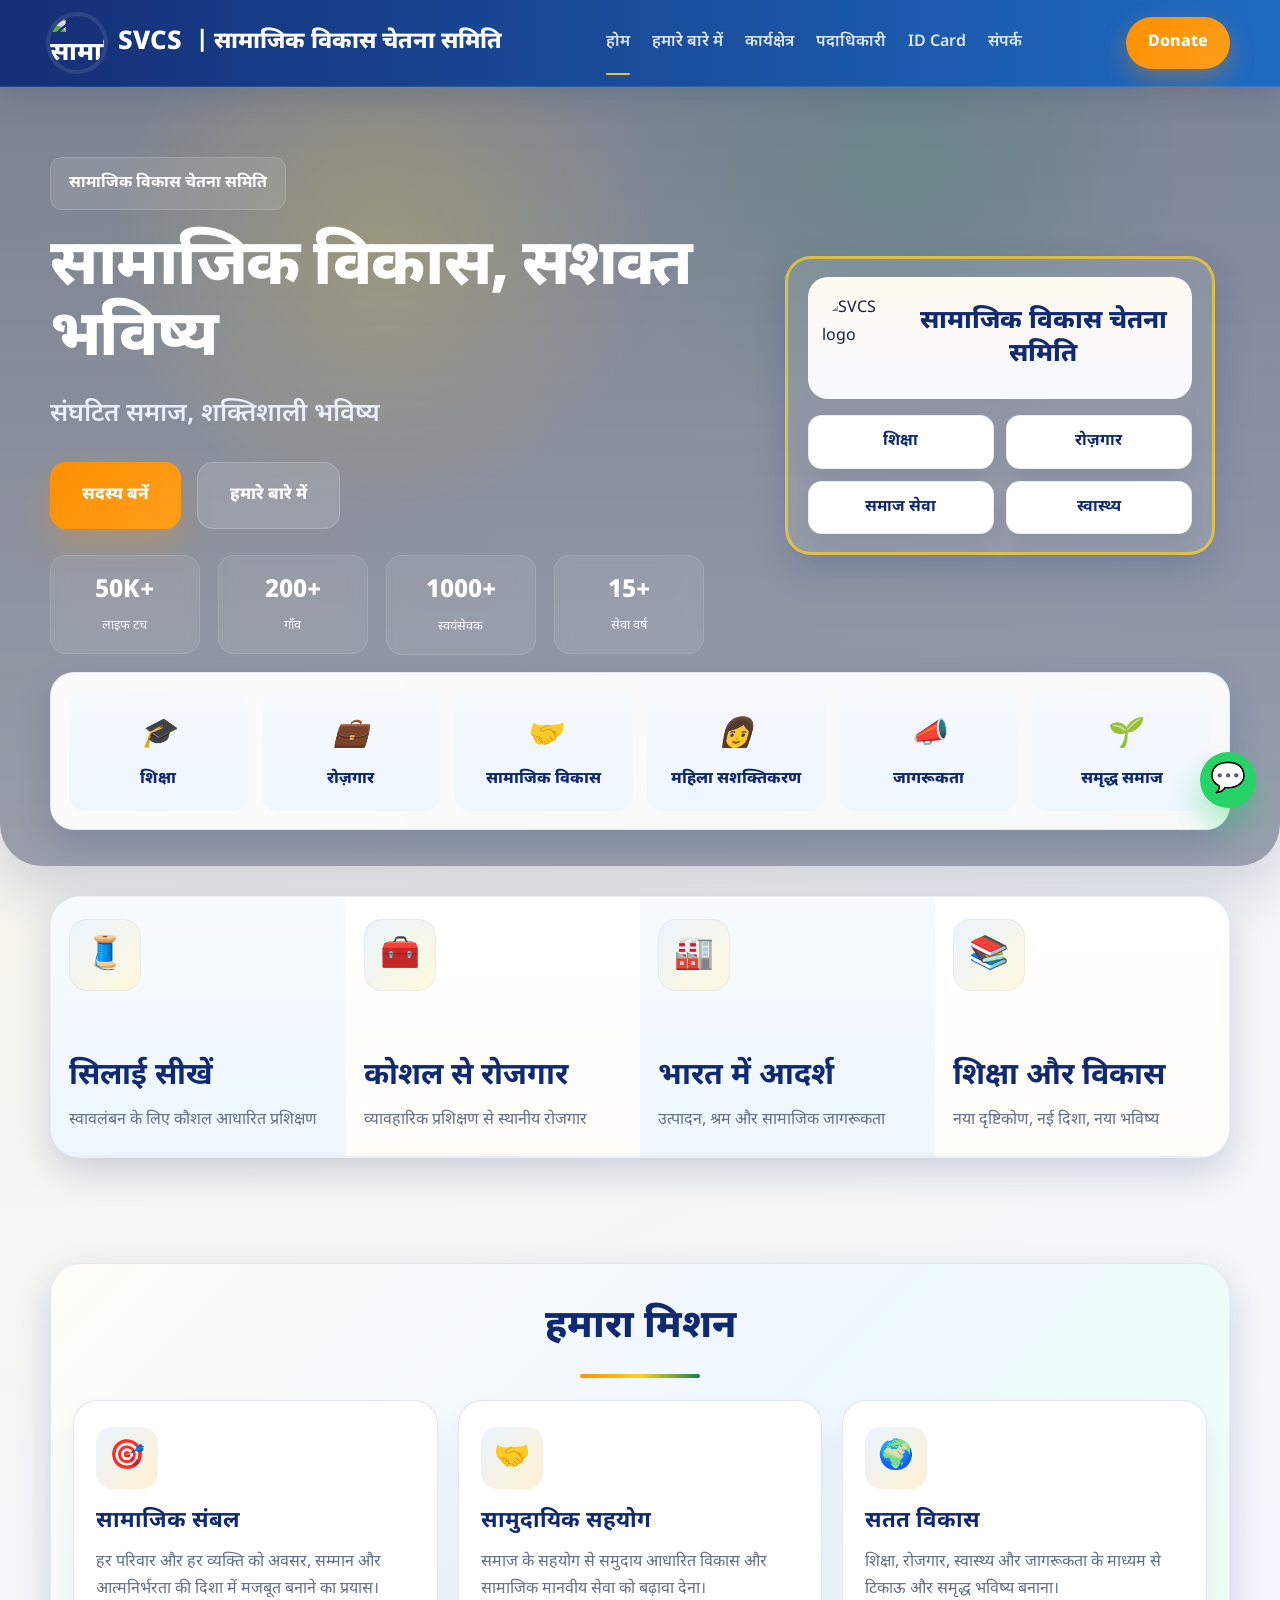
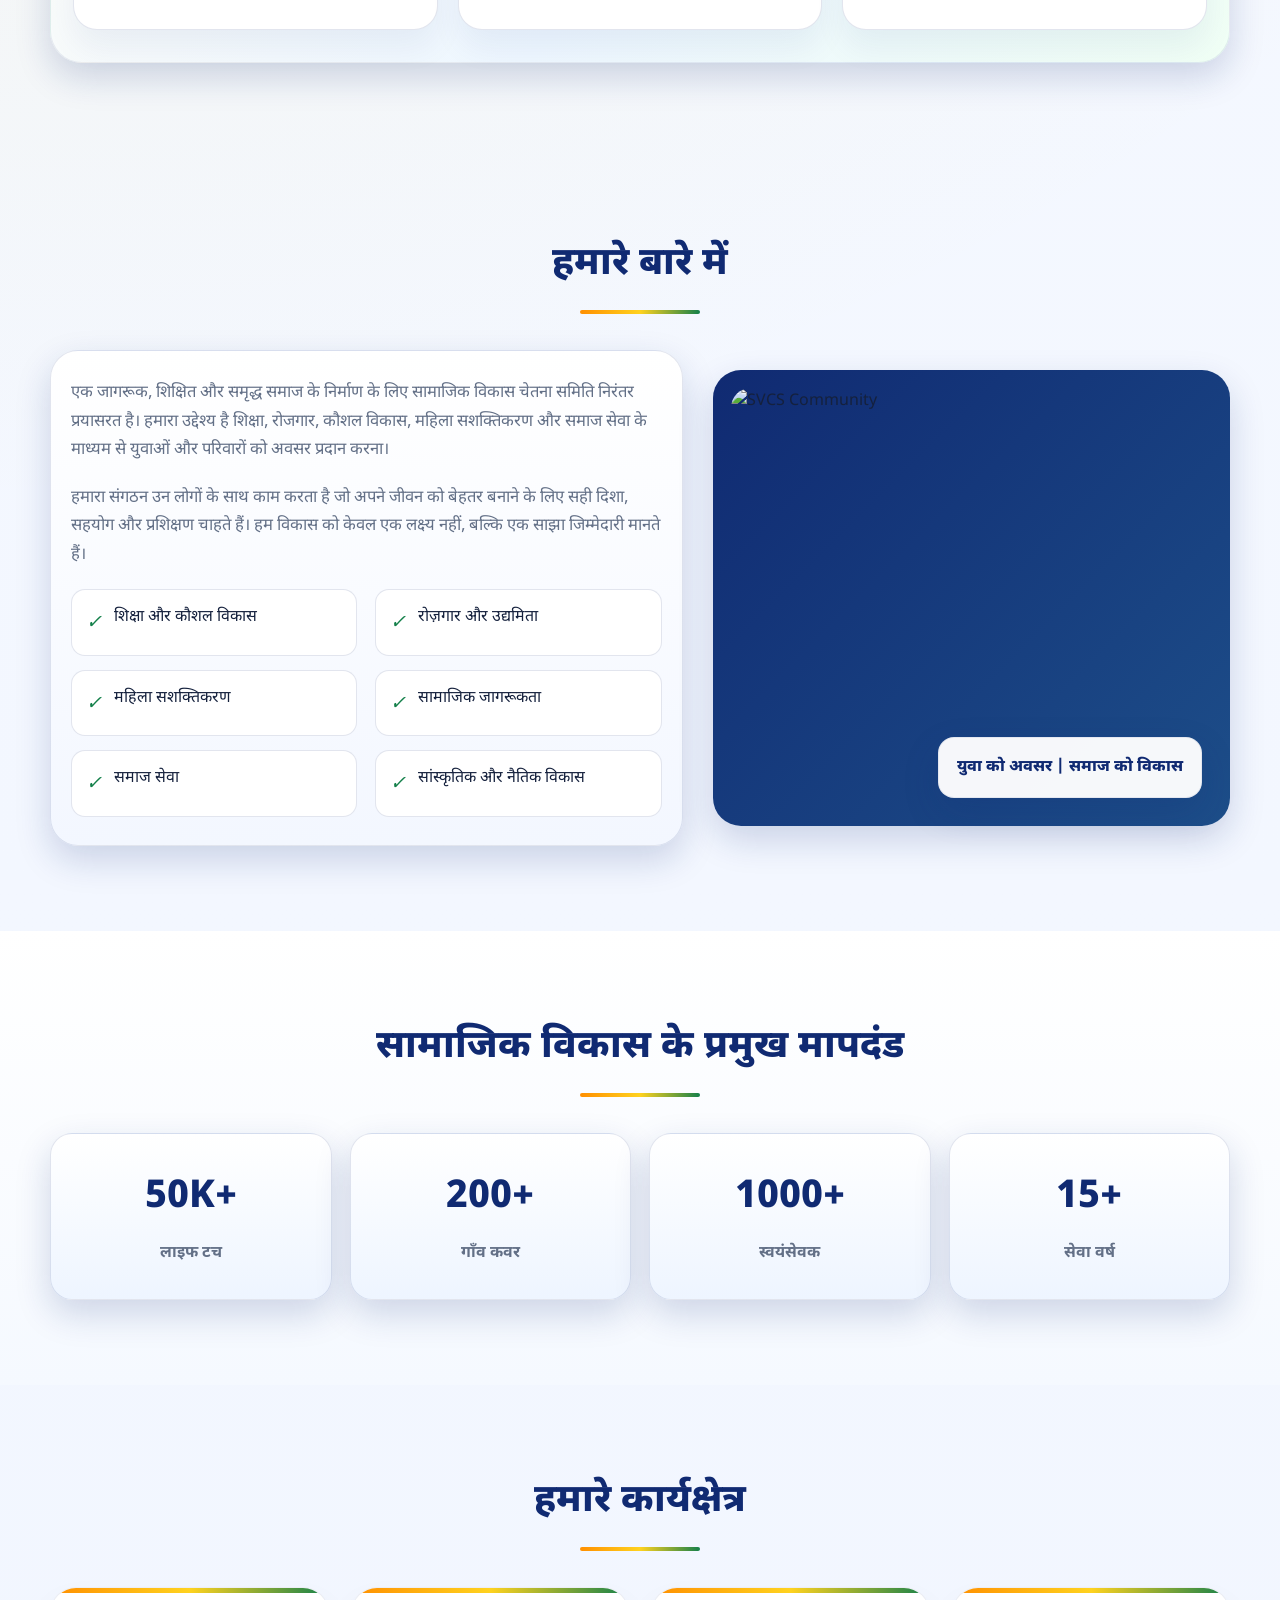
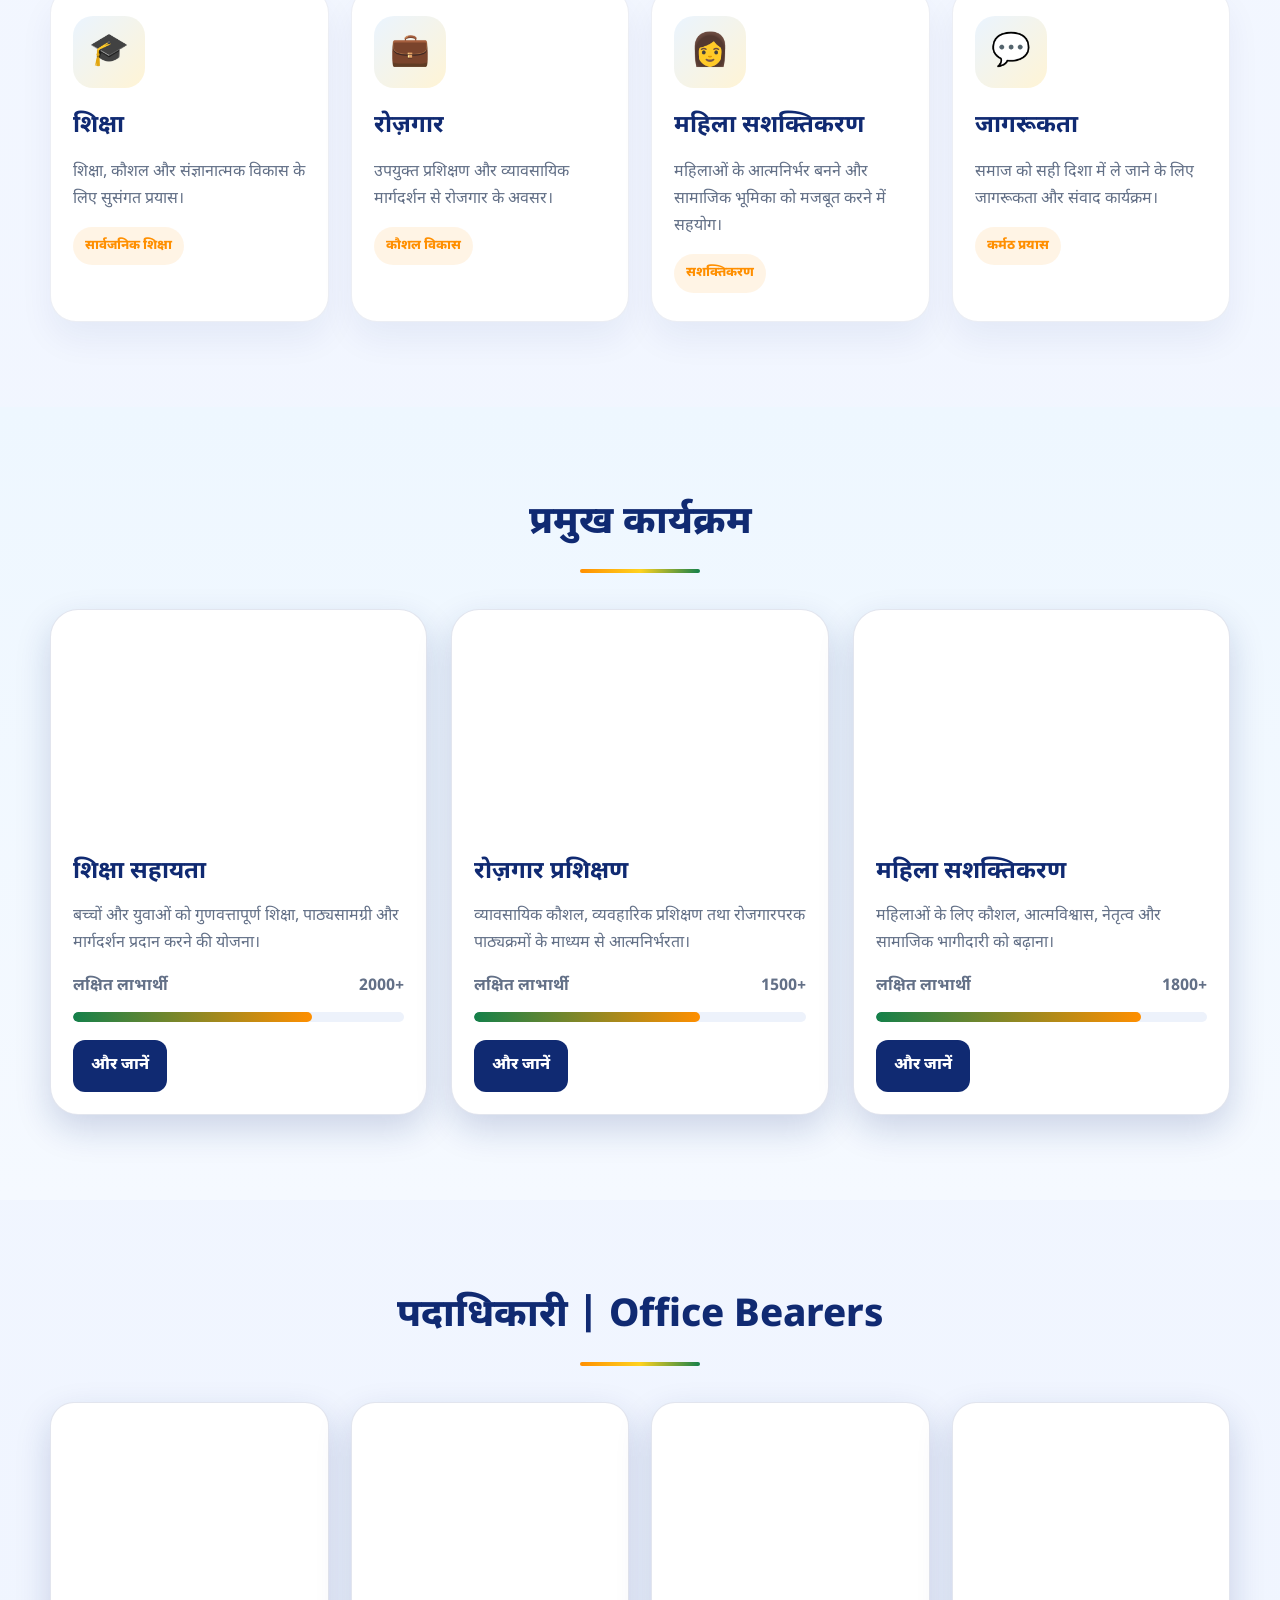
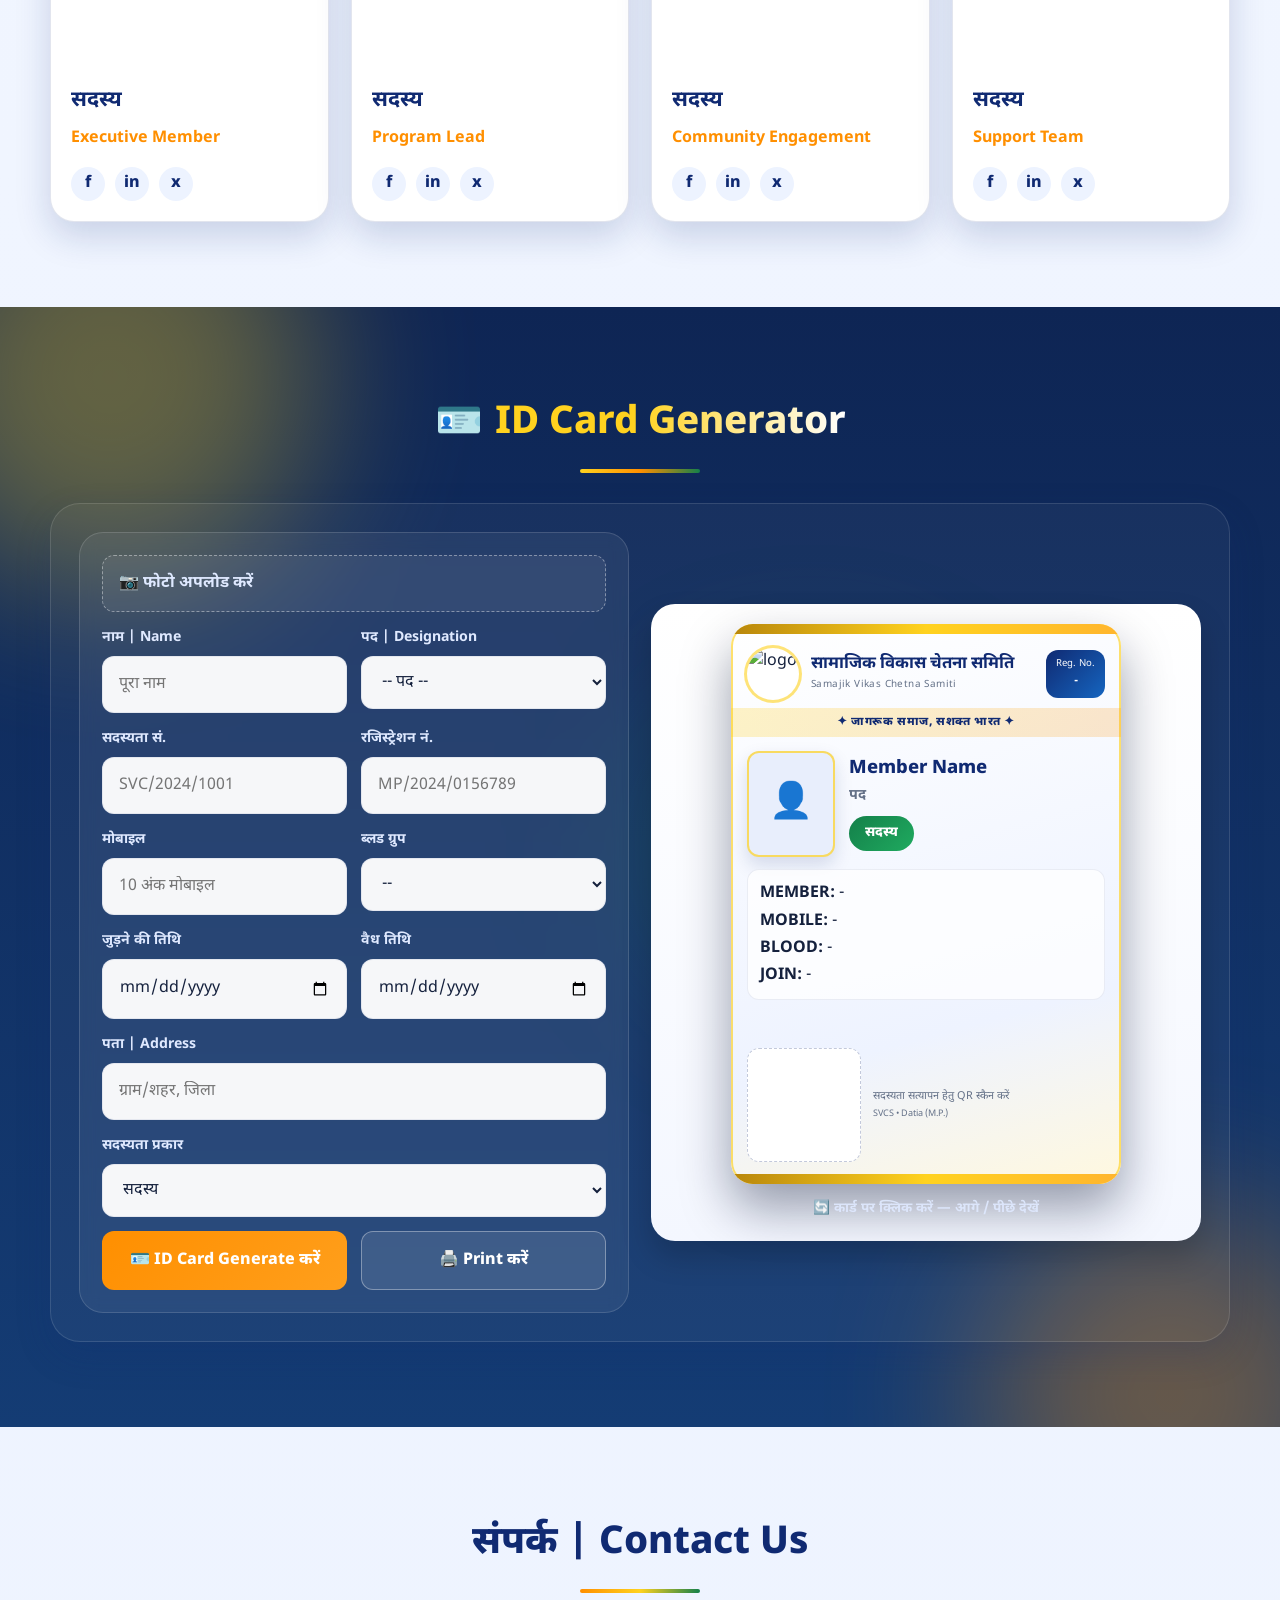
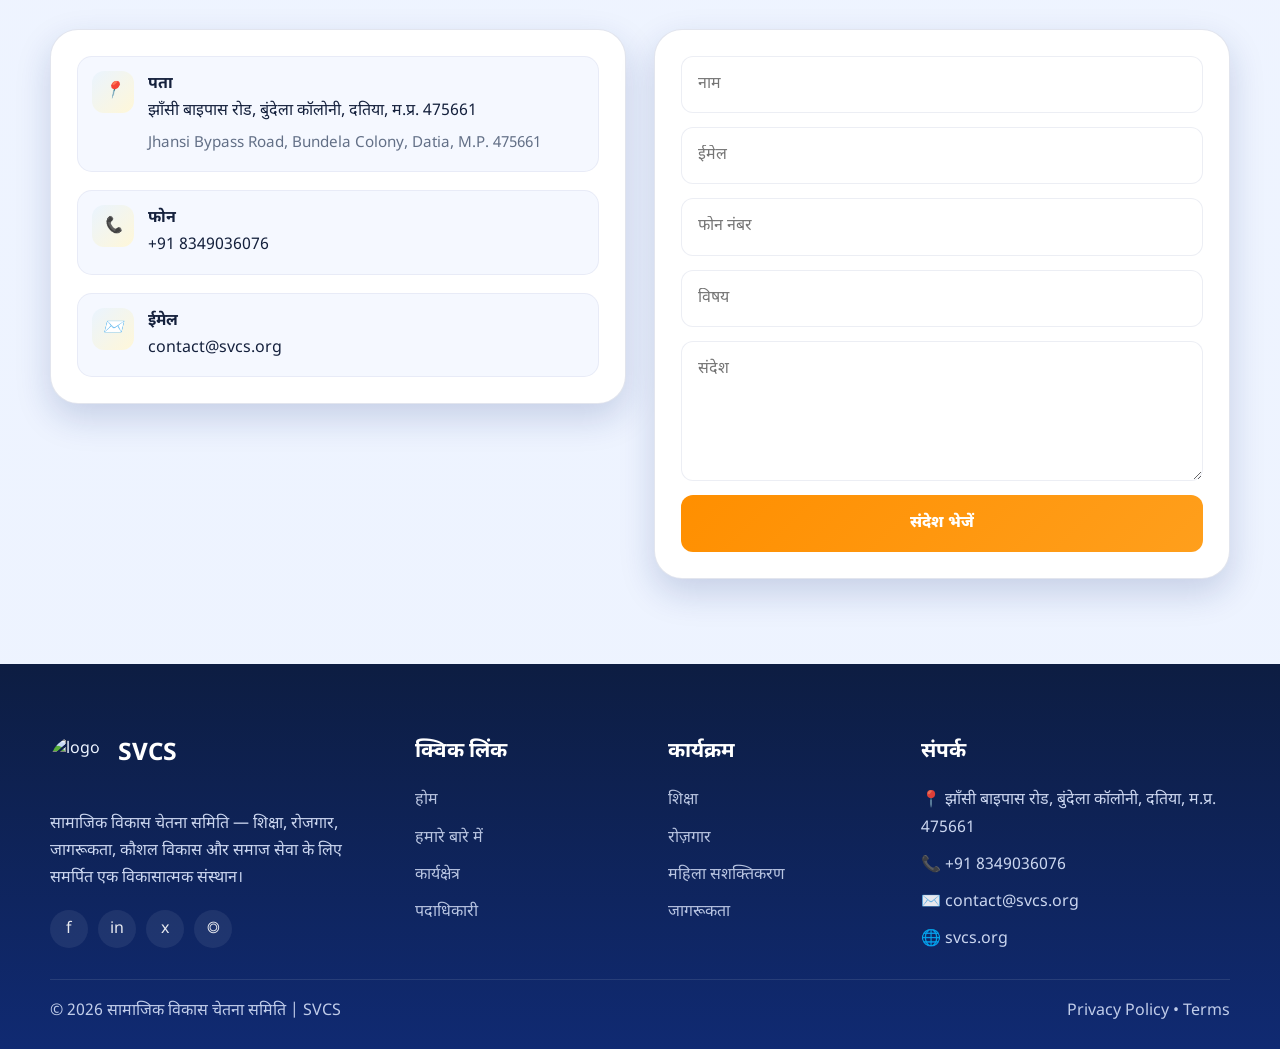
==== commit 5e8086cd: "Make ID Card section animated and attractive with premium 3D flip card - Front/back 3D flip card (cl" ====
--- a/index.html
+++ b/index.html
@@ -251,7 +251,66 @@
     .id-card .photo-box img{width:100%;height:100%;object-fit:cover;display:none}
     .mem-badge{display:inline-block;margin-top:8px;padding:6px 16px;border-radius:999px;background:linear-gradient(135deg,var(--green),#1faa5f);color:#fff;font-weight:800;font-size:.85rem}
     .mem-badge.active{background:linear-gradient(135deg,var(--orange),#ff9f1c)}
-    @media print{body *{visibility:hidden}#printArea,#printArea *{visibility:visible}#printArea{position:fixed;left:0;top:0;width:100%;background:#fff}}
+    .mem-badge{animation:badgePulse 2.8s ease-in-out infinite}
+    @keyframes badgePulse{0%,100%{transform:scale(1)}50%{transform:scale(1.06)}}
+    @keyframes goldShift{to{background-position:200% center}}
+    @keyframes shineSweep{0%,55%{transform:translateX(-130%)}85%,100%{transform:translateX(130%)}}
+    @keyframes floatBlob{0%,100%{transform:translate(0,0) scale(1)}50%{transform:translate(40px,-30px) scale(1.15)}}
+    @keyframes titleShine{to{background-position:200% center}}
+    .id-section{position:relative;overflow:hidden}
+    .id-section .container{position:relative;z-index:1}
+    .blob{position:absolute;border-radius:50%;filter:blur(80px);opacity:.35;pointer-events:none}
+    .blob.b1{width:420px;height:420px;background:#ffd21f;top:-140px;left:-100px;animation:floatBlob 14s ease-in-out infinite}
+    .blob.b2{width:380px;height:380px;background:#ff8f00;bottom:-160px;right:-80px;animation:floatBlob 18s ease-in-out infinite reverse}
+    .blob.b3{width:300px;height:300px;background:#14804a;top:35%;right:25%;animation:floatBlob 16s ease-in-out 2s infinite}
+    .id-title-anim{background:linear-gradient(90deg,#ffd21f 20%,#fff 50%,#ffd21f 80%);background-size:200% auto;-webkit-background-clip:text;background-clip:text;color:transparent;animation:titleShine 4s linear infinite}
+    .id-form{background:rgba(255,255,255,.06);border:1px solid rgba(255,255,255,.14);border-radius:24px;padding:22px;backdrop-filter:blur(8px)}
+    .id-form input,.id-form select{transition:.25s ease}
+    .id-form input:focus,.id-form select:focus{border-color:var(--gold);box-shadow:0 0 0 4px rgba(255,210,31,.22);transform:translateY(-2px)}
+    .id-form button{transition:.25s ease}
+    .id-form button:hover{transform:translateY(-3px)}
+    .id-form button[type=submit]{animation:pulseGlow 2.5s ease-in-out infinite}
+    #idForm #printBtn{background:rgba(255,255,255,.1);border:1px solid rgba(255,255,255,.35);color:#fff}
+    #idForm #printBtn:hover{background:rgba(255,255,255,.2)}
+    .id-preview{perspective:1400px;display:flex;flex-direction:column;align-items:center}
+    .card-float{width:100%;max-width:390px;animation:floatY 5s ease-in-out infinite}
+    .card3d{width:100%;cursor:pointer}
+    .card3d-inner{position:relative;width:100%;min-height:560px;transform-style:preserve-3d;transition:transform .9s cubic-bezier(.4,.2,.2,1)}
+    .card3d.flipped .card3d-inner{transform:rotateY(180deg)}
+    .card-face{position:absolute;inset:0;backface-visibility:hidden;-webkit-backface-visibility:hidden;border-radius:22px;overflow:hidden;background:linear-gradient(165deg,#ffffff,#eef3ff 70%,#fff8df);box-shadow:0 24px 50px rgba(5,15,45,.4),inset 0 0 0 2px rgba(255,210,31,.65);display:flex;flex-direction:column}
+    .card-face.back{transform:rotateY(180deg)}
+    .card-face::after{content:'';position:absolute;inset:0;background:linear-gradient(115deg,transparent 35%,rgba(255,255,255,.55) 50%,transparent 65%);transform:translateX(-130%);pointer-events:none;animation:shineSweep 5s ease-in-out infinite}
+    .gold-strip{height:10px;background:linear-gradient(90deg,#b8860b,#ffd21f,#ffb52e,#ffd21f,#b8860b);background-size:200% 100%;animation:goldShift 4s linear infinite;flex-shrink:0}
+    .cf-head{display:flex;align-items:center;gap:12px;padding:14px 16px 8px}
+    .cf-logo{width:52px;height:52px;border-radius:50%;background:#fff;box-shadow:0 0 0 3px rgba(255,210,31,.6)}
+    .cf-title{flex:1}
+    .cf-title h3{font-size:1.05rem;line-height:1.25;color:var(--blue);margin:0}
+    .cf-title p{font-size:.62rem;color:var(--muted);letter-spacing:.04em;margin:2px 0 0}
+    .cf-reg{text-align:center;background:linear-gradient(135deg,var(--blue),var(--blue2));color:#fff;border-radius:12px;padding:6px 10px;font-size:.6rem}
+    .cf-reg strong{display:block;font-size:.72rem}
+    .cf-tagline{background:linear-gradient(90deg,rgba(255,210,31,.25),rgba(255,143,0,.2));color:var(--blue);text-align:center;font-weight:800;font-size:.72rem;padding:5px 8px;letter-spacing:.05em}
+    .cf-body{display:flex;gap:14px;align-items:center;padding:14px 16px 8px}
+    .cf-info{min-width:0}
+    .cf-name{font-weight:800;color:var(--blue);font-size:1.15rem;line-height:1.2;word-break:break-word}
+    .cf-role{color:var(--muted);font-weight:700;margin-top:4px;font-size:.9rem}
+    .card-face .photo-box{width:88px;height:106px;border-radius:12px;background:#e8eefc;border:2px solid rgba(255,210,31,.7);display:flex;align-items:center;justify-content:center;font-size:2.2rem;overflow:hidden;flex-shrink:0;box-shadow:0 8px 18px rgba(16,42,114,.15)}
+    .card-face .photo-box img{width:100%;height:100%;object-fit:cover;display:none}
+    .card-face .meta{margin:4px 16px 0;padding:10px 12px;background:rgba(255,255,255,.75);border:1px solid rgba(16,42,114,.08);border-radius:12px}
+    .qr-row{display:flex;align-items:center;gap:12px;padding:12px 16px;margin-top:auto}
+    .qr-row .qr-box{margin-top:0;flex-shrink:0;padding:8px}
+    .qr-note{font-size:.68rem;color:var(--muted);line-height:1.5}
+    .flip-hint{margin-top:14px;color:#dfe9ff;font-size:.85rem;font-weight:700;opacity:.9}
+    .cb-title{background:linear-gradient(135deg,var(--blue),var(--blue2));color:#fff;text-align:center;font-weight:800;padding:10px 12px;font-size:.9rem}
+    .cb-rows{padding:12px 16px;display:grid;gap:7px;font-size:.78rem}
+    .cb-row{display:flex;justify-content:space-between;gap:10px;border-bottom:1px dashed rgba(16,42,114,.15);padding-bottom:5px}
+    .cb-row span{color:var(--muted);font-weight:700;flex-shrink:0}
+    .cb-row strong{color:var(--blue);text-align:right;word-break:break-word}
+    .cb-sign{display:flex;justify-content:space-between;gap:18px;padding:18px 28px 6px;text-align:center}
+    .cb-sign>div{flex:1}
+    .sign-line{border-top:1.5px dashed rgba(16,42,114,.5);margin-bottom:5px}
+    .cb-sign span{font-size:.75rem;font-weight:800;color:var(--blue)}
+    .cb-foot{margin-top:auto;padding:10px 16px 12px;font-size:.6rem;color:var(--muted);text-align:center;line-height:1.6}
+    @media print{body *{visibility:hidden}#printArea,#printArea *{visibility:visible}#printArea{position:fixed;left:0;top:0;width:100%;background:#fff;perspective:none}.card-float{animation:none;max-width:100%}.card3d{transform:none!important}.card3d-inner{transform:none!important;min-height:0}.card-face{position:static;backface-visibility:visible;transform:none!important;box-shadow:none;margin-bottom:18px}.card-face::after{display:none}.flip-hint{display:none}}
 
     .contact-grid{display:grid;grid-template-columns:1fr 1fr;gap:28px;align-items:start}
     .contact-box{background:#fff;border:1px solid var(--border);border-radius:28px;box-shadow:var(--shadow);padding:26px}
@@ -651,9 +710,12 @@
     </section>
 
     <section id="idcard" class="section id-section">
+      <div class="blob b1"></div>
+      <div class="blob b2"></div>
+      <div class="blob b3"></div>
       <div class="container">
         <div class="title reveal" style="margin-bottom:30px">
-          <h2 style="color:#fff">🪪 ID Card Generator</h2>
+          <h2><span>🪪</span> <span class="id-title-anim">ID Card Generator</span></h2>
           <div class="line" style="background:linear-gradient(90deg,#ffd21f,#ff8f00,#14804a)"></div>
         </div>
 
@@ -726,35 +788,62 @@
           </form>
 
           <div class="id-preview" id="printArea">
-            <div class="id-card">
-              <div class="id-head">
-                <img src="https://raw.githubusercontent.com/amarfbt-hash/svcs-website/main/logo.png" alt="logo">
-                <div>
-                  <h3>सामाजिक विकास चेतना समिति</h3>
-                  <div style="font-size:.8rem;color:var(--muted)">SVCS</div>
+            <div class="card-float">
+              <div class="card3d" id="cardFlip" title="आगे/पीछे देखने के लिए क्लिक करें">
+                <div class="card3d-inner">
+                  <div class="card-face card-front">
+                    <div class="gold-strip"></div>
+                    <div class="cf-head">
+                      <img class="cf-logo" src="https://raw.githubusercontent.com/amarfbt-hash/svcs-website/main/logo.png" alt="logo">
+                      <div class="cf-title">
+                        <h3>सामाजिक विकास चेतना समिति</h3>
+                        <p>Samajik Vikas Chetna Samiti</p>
+                      </div>
+                      <div class="cf-reg"><span>Reg. No.</span><strong data-f="regno">-</strong></div>
+                    </div>
+                    <div class="cf-tagline">✦ जागरूक समाज, सशक्त भारत ✦</div>
+                    <div class="cf-body">
+                      <div class="photo-box"><span id="photoEmoji">👤</span><img id="cardPhoto" alt=""></div>
+                      <div class="cf-info">
+                        <div class="cf-name" data-f="name">Member Name</div>
+                        <div class="cf-role" data-f="role">पद</div>
+                        <div class="mem-badge" data-f="type">सदस्य</div>
+                      </div>
+                    </div>
+                    <div class="meta">
+                      <div><strong>MEMBER:</strong> <span data-f="memno">-</span></div>
+                      <div><strong>MOBILE:</strong> <span data-f="mobile">-</span></div>
+                      <div><strong>BLOOD:</strong> <span data-f="blood">-</span></div>
+                      <div><strong>JOIN:</strong> <span data-f="join">-</span></div>
+                    </div>
+                    <div class="qr-row">
+                      <div class="qr-box"><div id="qrcode" style="width:96px;height:96px"></div></div>
+                      <div class="qr-note">सदस्यता सत्यापन हेतु QR स्कैन करें<br><small>SVCS • Datia (M.P.)</small></div>
+                    </div>
+                    <div class="gold-strip"></div>
+                  </div>
+                  <div class="card-face back">
+                    <div class="gold-strip"></div>
+                    <div class="cb-title">सामाजिक विकास चेतना समिति | SVCS</div>
+                    <div class="cb-rows">
+                      <div class="cb-row"><span>पता</span><strong data-f="addr">-</strong></div>
+                      <div class="cb-row"><span>सदस्य सं.</span><strong data-f="memno">-</strong></div>
+                      <div class="cb-row"><span>रजिस्ट्रेशन</span><strong data-f="regno">-</strong></div>
+                      <div class="cb-row"><span>जुड़ने की तिथि</span><strong data-f="join">-</strong></div>
+                      <div class="cb-row"><span>वैध तिथि</span><strong data-f="valid">-</strong></div>
+                      <div class="cb-row"><span>सदस्यता प्रकार</span><strong data-f="type">सदस्य</strong></div>
+                    </div>
+                    <div class="cb-sign">
+                      <div><div class="sign-line"></div><span>सचिव</span></div>
+                      <div><div class="sign-line"></div><span>अध्यक्ष</span></div>
+                    </div>
+                    <div class="cb-foot">📞 +91 8349036076 &nbsp;|&nbsp; 📍 झाँसी बायपास रोड, बुंदेला कॉलोनी, दतिया (म.प्र.)<br>यह समिति की संपत्ति है — खो जाने पर समिति को सूचित करें</div>
+                    <div class="gold-strip"></div>
+                  </div>
                 </div>
               </div>
-              <div class="photo-row">
-                <div class="photo-box"><span id="photoEmoji">👤</span><img id="cardPhoto" alt=""></div>
-                <div>
-                  <div style="font-weight:800;color:var(--blue);font-size:1.2rem" id="previewName">Member Name</div>
-                  <div style="margin-top:6px;color:var(--muted);font-weight:700" id="previewRole">पद</div>
-                  <div class="mem-badge" id="previewType">सदस्य</div>
-                </div>
-              </div>
-              <div class="meta">
-                <div><strong>MEMBER:</strong> <span id="previewMemberNo">-</span></div>
-                <div><strong>REG NO:</strong> <span id="previewRegNo">-</span></div>
-                <div><strong>MOBILE:</strong> <span id="previewMobile">-</span></div>
-                <div><strong>BLOOD:</strong> <span id="previewBlood">-</span></div>
-                <div><strong>JOIN:</strong> <span id="previewJoin">-</span></div>
-                <div><strong>VALID:</strong> <span id="previewValid">-</span></div>
-                <div style="grid-column:1/-1"><strong>पता:</strong> <span id="previewAddr">-</span></div>
-              </div>
-              <div class="qr-box">
-                <div id="qrcode" style="width:120px;height:120px"></div>
-              </div>
-            </div>
+            </div>
+            <div class="flip-hint">🔄 कार्ड पर क्लिक करें — आगे / पीछे देखें</div>
           </div>
         </div>
       </div>
@@ -909,31 +998,32 @@
       return parts[2] + '/' + parts[1] + '/' + parts[0];
     }
 
+    function setField(key, value) {
+      document.querySelectorAll('[data-f="' + key + '"]').forEach(function(el) { el.textContent = value; });
+    }
+
     function renderCard() {
-      const name = document.getElementById('memberName').value || 'Member Name';
-      const role = document.getElementById('memberRole').value || 'पद';
+      setField('name', document.getElementById('memberName').value || 'Member Name');
+      setField('role', document.getElementById('memberRole').value || 'पद');
+      setField('memno', document.getElementById('memberNo').value || '-');
+      setField('regno', document.getElementById('memberRegNo').value || '-');
+      setField('mobile', document.getElementById('memberMobile').value || '-');
+      setField('blood', document.getElementById('memberBlood').value || '-');
+      setField('join', fmtDate(document.getElementById('memberJoin').value));
+      setField('valid', fmtDate(document.getElementById('memberValid').value));
+      setField('addr', document.getElementById('memberAddr').value || '-');
+
       const type = document.getElementById('memberType').value || 'सदस्य';
-      const num = document.getElementById('memberNo').value || '-';
-
-      document.getElementById('previewName').textContent = name;
-      document.getElementById('previewRole').textContent = role;
-      document.getElementById('previewMemberNo').textContent = num;
-      document.getElementById('previewRegNo').textContent = document.getElementById('memberRegNo').value || '-';
-      document.getElementById('previewMobile').textContent = document.getElementById('memberMobile').value || '-';
-      document.getElementById('previewBlood').textContent = document.getElementById('memberBlood').value || '-';
-      document.getElementById('previewJoin').textContent = fmtDate(document.getElementById('memberJoin').value);
-      document.getElementById('previewValid').textContent = fmtDate(document.getElementById('memberValid').value);
-      document.getElementById('previewAddr').textContent = document.getElementById('memberAddr').value || '-';
-
-      const badge = document.getElementById('previewType');
-      badge.textContent = type;
-      badge.classList.toggle('active', type === 'सक्रिय सदस्य');
+      setField('type', type);
+      document.querySelectorAll('.mem-badge').forEach(function(badge) {
+        badge.classList.toggle('active', type === 'सक्रिय सदस्य');
+      });
 
       document.getElementById('qrcode').innerHTML = '';
       new QRCode(document.getElementById('qrcode'), {
-        text: 'SVCS|' + name + '|' + role + '|' + num + '|' + type,
-        width: 120,
-        height: 120,
+        text: 'SVCS|' + (document.getElementById('memberName').value || '-') + '|' + (document.getElementById('memberRole').value || '-') + '|' + (document.getElementById('memberNo').value || '-') + '|' + type,
+        width: 96,
+        height: 96,
         colorDark: '#102a72',
         colorLight: '#ffffff',
         correctLevel: QRCode.CorrectLevel.H
@@ -962,6 +1052,17 @@
       reader.readAsDataURL(file);
     });
 
+    const cardFlip = document.getElementById('cardFlip');
+    cardFlip.addEventListener('click', function() { cardFlip.classList.toggle('flipped'); });
+    cardFlip.addEventListener('mousemove', function(e) {
+      if (cardFlip.classList.contains('flipped')) return;
+      const rect = cardFlip.getBoundingClientRect();
+      const x = (e.clientX - rect.left) / rect.width - 0.5;
+      const y = (e.clientY - rect.top) / rect.height - 0.5;
+      cardFlip.style.transform = 'rotateY(' + (x * 10) + 'deg) rotateX(' + (-y * 10) + 'deg)';
+    });
+    cardFlip.addEventListener('mouseleave', function() { cardFlip.style.transform = ''; });
+
     document.getElementById('printBtn').addEventListener('click', function() { window.print(); });
 
     document.getElementById('idForm').addEventListener('submit', function(e) {
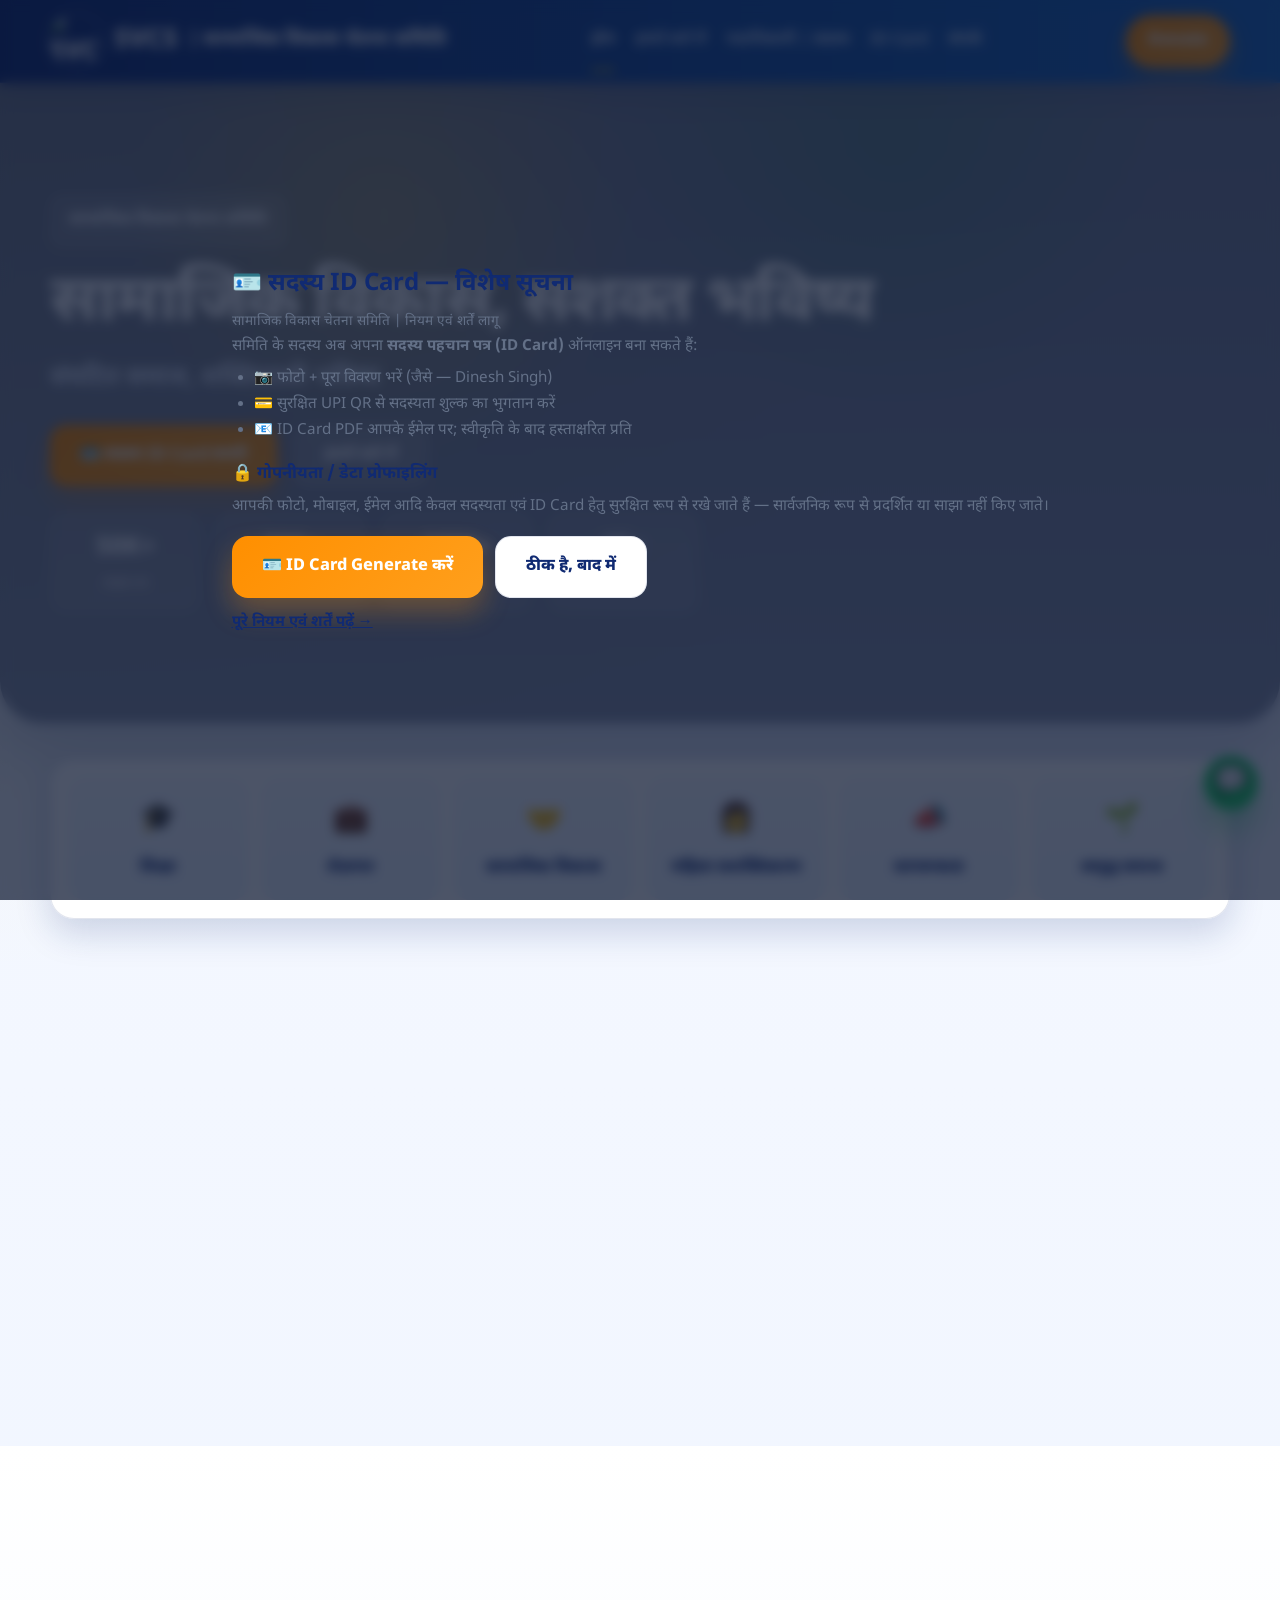
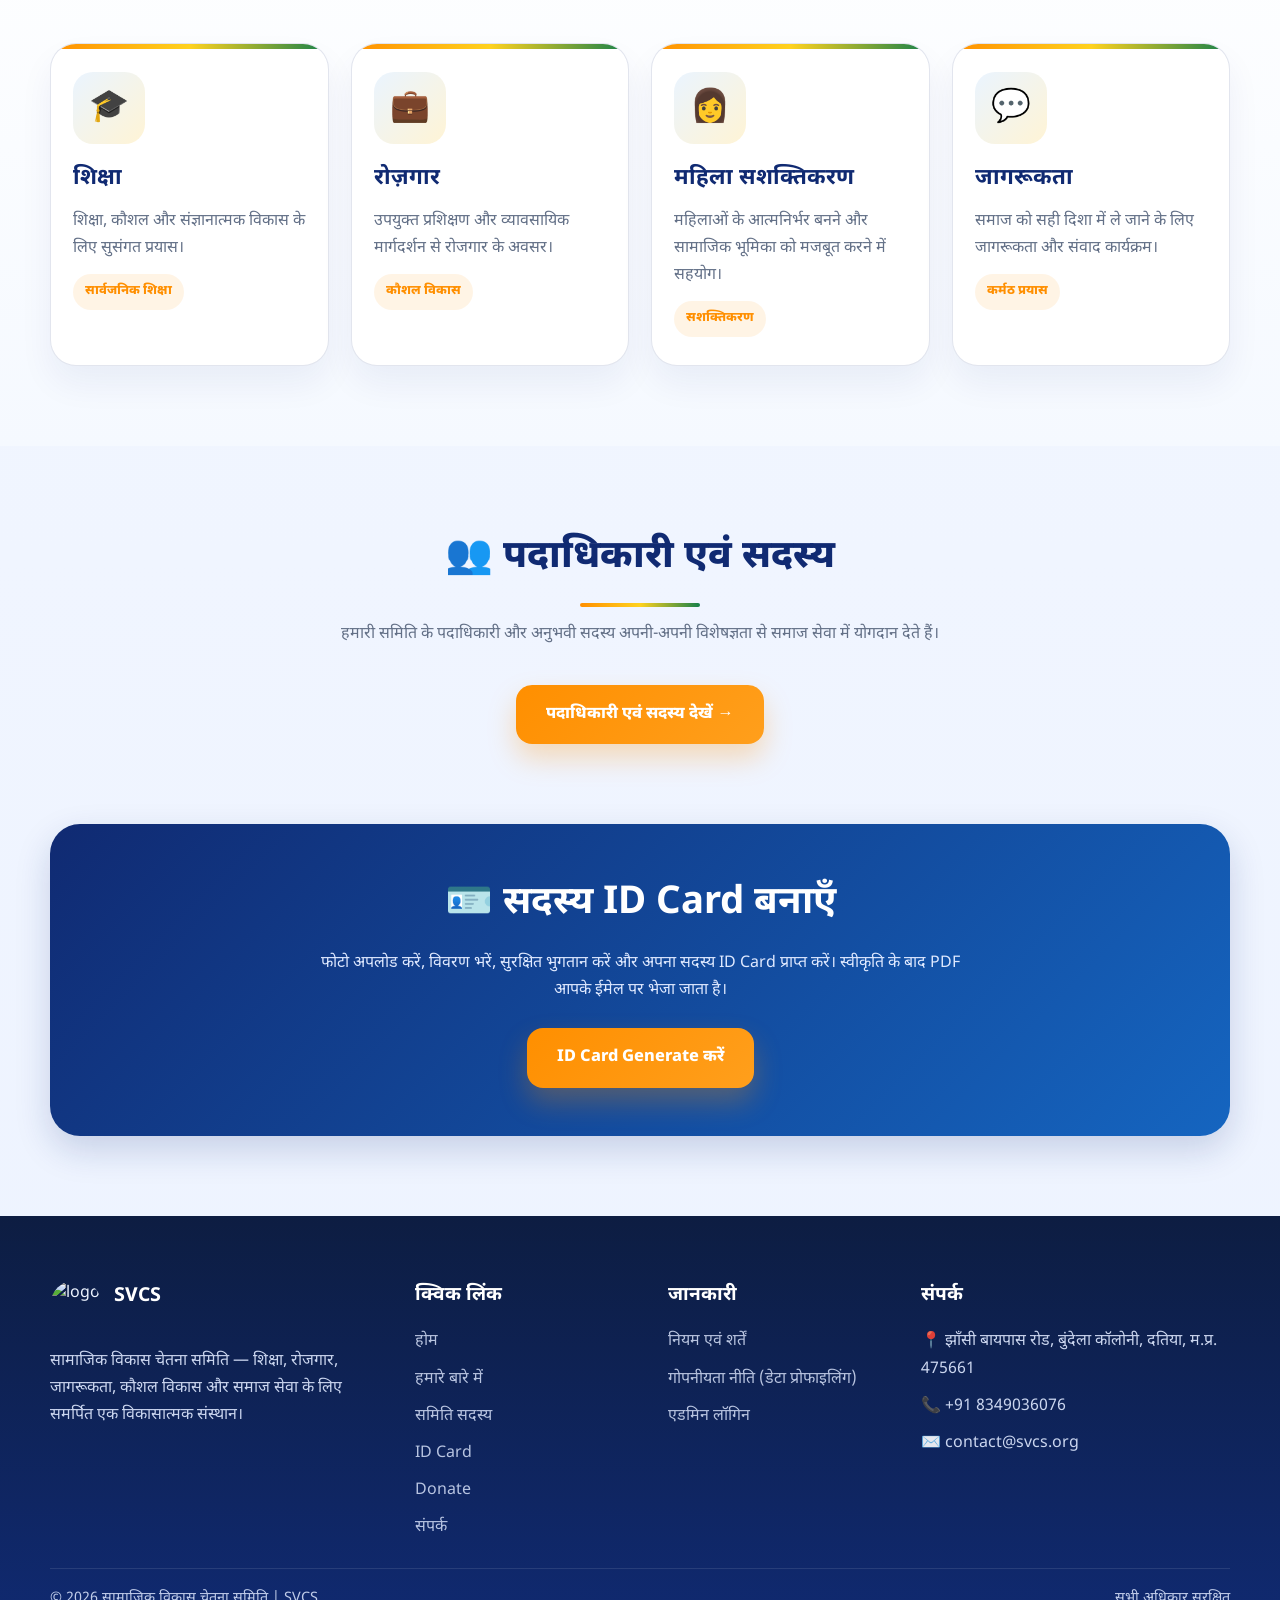
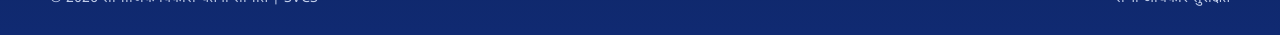
==== commit 37e920a2: "Launch new multi-page SVCS website Replace the old single-page loader with the full new site bundle " ====
--- a/index.html
+++ b/index.html
@@ -1,1077 +1,141 @@
-<!doctype html>
-<html lang="hi">
+<!DOCTYPE html>
+<html>
 <head>
-  <meta charset="utf-8">
-  <meta name="viewport" content="width=device-width,initial-scale=1">
-  <title>सामाजिक विकास चेतना समिति | SVCS</title>
-  <meta name="description" content="सामाजिक विकास चेतना समिति — शिक्षा, रोजगार, कौशल विकास, महिला सशक्तिकरण, समाज सेवा और जागरूकता">
-  <meta property="og:title" content="सामाजिक विकास चेतना समिति">
-  <meta property="og:description" content="युवा को अवसर | समाज को विकास | भारत को आत्मनिर्भर">
-  <link rel="preconnect" href="https://fonts.googleapis.com">
-  <link rel="preconnect" href="https://fonts.gstatic.com" crossorigin>
-  <link href="https://fonts.googleapis.com/css2?family=Noto+Sans+Devanagari:wght@400;600;700;800&family=Poppins:wght@500;600;700;800&display=swap" rel="stylesheet">
-  <style>
-    :root {
-      --blue:#102a72;
-      --blue2:#1565c0;
-      --gold:#ffd21f;
-      --orange:#ff8f00;
-      --green:#14804a;
-      --light:#f5f7ff;
-      --dark:#15213d;
-      --muted:#637087;
-      --shadow:0 14px 35px rgba(16,42,114,.18);
-      --card:#ffffff;
-      --bg:#edf3ff;
-      --border:rgba(16,42,114,.12);
-      --navy-2:#0f2c74;
-      --red:#c92a2a;
-      --soft:#fff9e9;
-      --radius:24px;
-      --container:1180px;
-    }
-
-    *{box-sizing:border-box;margin:0;padding:0}
-    html{scroll-behavior:smooth}
-    body{
-      font-family:'Noto Sans Devanagari','Poppins',sans-serif;
-      background:
-        radial-gradient(circle at top left, rgba(255,210,31,.14), transparent 28%),
-        linear-gradient(180deg,#f6f9ff 0%,#edf3ff 100%);
-      color:var(--dark);
-      line-height:1.7;
-    }
-    a{text-decoration:none;color:inherit}
-    img{max-width:100%;display:block}
-    button,input,select,textarea{font:inherit}
-    .container{width:min(var(--container),calc(100% - 32px));margin:0 auto}
-    .section{padding:80px 0}
-    .title{margin-bottom:36px;text-align:center}
-    .title h2{
-      font-size:clamp(2rem,3vw,3rem);
-      color:var(--blue);
-      font-weight:800;
-      display:inline-flex;
-      align-items:center;
-      gap:12px;
-      flex-wrap:wrap;
-      justify-content:center;
-    }
-    .title .line{
-      width:120px;height:4px;border-radius:999px;
-      background:linear-gradient(90deg,var(--orange),var(--gold),var(--green));
-      margin:12px auto 0;
-    }
-
-    @keyframes floatY{0%,100%{transform:translateY(0)}50%{transform:translateY(-12px)}}
-    @keyframes pulseGlow{0%,100%{box-shadow:0 0 0 rgba(255,143,0,.2)}50%{box-shadow:0 0 25px rgba(255,143,0,.28)}}
-    @keyframes fadeUp{from{opacity:0;transform:translateY(26px)}to{opacity:1;transform:translateY(0)}}
-    @keyframes spinSlow{from{transform:rotate(0deg)}to{transform:rotate(360deg)}}
-
-    .reveal{opacity:0;transform:translateY(28px);transition:all .8s ease}
-    .reveal.visible{opacity:1;transform:translateY(0)}
-    .float{animation:floatY 4s ease-in-out infinite}
-    .pulse{animation:pulseGlow 2.5s ease-in-out infinite}
-
-    .topbar{
-      position:sticky;top:0;z-index:50;
-      backdrop-filter:blur(12px);
-      background:linear-gradient(90deg, rgba(16,42,114,.98), rgba(21,101,192,.96));
-      box-shadow:0 10px 25px rgba(16,42,114,.15);
-      border-bottom:1px solid rgba(255,255,255,.1)
-    }
-    .nav{display:flex;align-items:center;justify-content:space-between;min-height:86px;gap:22px}
-    .brand{display:flex;align-items:center;gap:14px;font-weight:800;color:#fff;font-size:clamp(1.5rem,2vw,2.5rem)}
-    .brand img{width:54px;height:54px;border-radius:50%;box-shadow:0 0 0 4px rgba(255,255,255,.1)}
-    .brand-text{display:flex;align-items:center;gap:14px;flex-wrap:wrap}
-    .nav-links{display:flex;align-items:center;gap:22px;color:#f0f5ff}
-    .nav-links a{position:relative;padding:10px 0;font-weight:600;opacity:.9;transition:.25s ease}
-    .nav-links a::after{
-      content:"";position:absolute;left:0;bottom:-8px;width:0;height:2px;background:var(--gold);transition:.25s ease;border-radius:999px;
-    }
-    .nav-links a:hover::after,.nav-links a.active::after{width:100%}
-    .nav-cta{display:inline-flex;align-items:center;justify-content:center;padding:12px 22px;border-radius:999px;background:linear-gradient(135deg,var(--orange),#ff9f1c);color:#fff;font-weight:800;box-shadow:0 10px 25px rgba(255,143,0,.35);transition:.25s ease}
-    .nav-cta:hover{transform:translateY(-2px)}
-    .hamb{display:none;width:46px;height:46px;background:rgba(255,255,255,.08);border-radius:12px;border:1px solid rgba(255,255,255,.12);align-items:center;justify-content:center;cursor:pointer}
-    .hamb span{display:block;width:20px;height:2px;background:#fff;border-radius:2px;position:relative}
-    .hamb span::before,.hamb span::after{content:"";position:absolute;left:0;width:20px;height:2px;background:#fff;border-radius:2px}
-    .hamb span::before{top:-7px}.hamb span::after{top:7px}
-
-    .hero-shell{
-      position:relative;
-      overflow:hidden;
-      background:
-        linear-gradient(180deg, rgba(12,27,67,.52), rgba(12,27,67,.4)),
-        url('https://images.unsplash.com/photo-1529156069898-49953e39b3ac?auto=format&fit=crop&w=1600&q=80') center/cover no-repeat;
-      min-height:760px;
-      display:flex;align-items:center;
-      border-bottom-left-radius:42px;border-bottom-right-radius:42px;
-      box-shadow:0 25px 60px rgba(16,42,114,.18);
-    }
-    .hero-shell::before{
-      content:"";position:absolute;inset:0;background:radial-gradient(circle at 30% 20%, rgba(255,210,31,.2), transparent 25%), radial-gradient(circle at 70% 10%, rgba(20,128,74,.2), transparent 25%);
-    }
-    .hero-inner{position:relative;z-index:1;padding:70px 0 36px}
-    .hero-grid{display:grid;grid-template-columns:1.2fr .8fr;align-items:center;gap:28px}
-    .hero-copy h1{
-      font-size:clamp(2.5rem,5vw,5.1rem);line-height:1.1;color:#fff;font-weight:800;letter-spacing:-.03em;margin-bottom:18px;
-    }
-    .hero-copy .subhead{
-      color:#e8effd;font-size:clamp(1.2rem,2vw,1.8rem);font-weight:600;margin-bottom:26px;
-    }
-    .hero-copy .mark{display:inline-block;padding:12px 18px;background:rgba(255,255,255,.1);border:1px solid rgba(255,255,255,.15);backdrop-filter:blur(10px);border-radius:12px;color:#fff;font-weight:700;margin-bottom:24px}
-    .hero-actions{display:flex;gap:16px;flex-wrap:wrap;margin-bottom:26px}
-    .btn{
-      display:inline-flex;align-items:center;justify-content:center;gap:10px;padding:18px 32px;border:none;border-radius:16px;font-weight:800;cursor:pointer;transition:.25s ease;font-size:1.05rem
-    }
-    .btn-primary{background:linear-gradient(135deg,var(--orange),#ff9f1c);color:#fff;box-shadow:0 16px 30px rgba(255,143,0,.25)}
-    .btn-secondary{background:rgba(255,255,255,.12);color:#fff;border:1px solid rgba(255,255,255,.18)}
-    .btn:hover{transform:translateY(-2px)}
-    .hero-stats{display:flex;gap:18px;flex-wrap:wrap}
-    .stat-pill{
-      min-width:150px;padding:14px 18px;border-radius:16px;background:rgba(255,255,255,.08);border:1px solid rgba(255,255,255,.12);backdrop-filter:blur(8px);color:#fff;text-align:center
-    }
-    .stat-pill strong{display:block;font-size:1.55rem;font-weight:800}
-    .stat-pill span{font-size:.8rem;opacity:.9}
-
-    .hero-visual{position:relative;display:flex;justify-content:center;align-items:center}
-    .hero-badge{
-      position:relative;width:min(100%,430px);background:rgba(255,255,255,.08);border:3px solid rgba(255,210,31,.7);border-radius:26px;padding:18px 20px;box-shadow:var(--shadow);backdrop-filter:blur(8px)
-    }
-    .badge-logo{display:flex;align-items:center;justify-content:center;gap:16px;padding:18px 14px;border-radius:20px;background:linear-gradient(180deg,#fffaf0,#f6f9ff)}
-    .badge-logo img{width:86px;height:86px;border-radius:50%}
-    .badge-logo h3{font-size:clamp(1.3rem,2vw,2.1rem);color:var(--blue);text-align:center;font-weight:800;line-height:1.3}
-    .badge-points{display:grid;grid-template-columns:repeat(2,1fr);gap:12px;margin-top:16px}
-    .hero-badge .chip{padding:12px 14px;border-radius:14px;background:#fff;box-shadow:0 12px 24px rgba(16,42,114,.08);font-weight:700;color:var(--blue);text-align:center;border:1px solid rgba(16,42,114,.08)}
-
-    .feature-band{margin-top:18px;position:relative;z-index:2}
-    .feature-strip{
-      display:grid;grid-template-columns:repeat(6,1fr);gap:14px;padding:18px;border-radius:24px;
-      background:linear-gradient(90deg, rgba(255,255,255,.96), rgba(255,255,255,.94));
-      box-shadow:var(--shadow);border:1px solid rgba(16,42,114,.08)
-    }
-    .feature-strip .item{display:flex;flex-direction:column;align-items:center;justify-content:center;gap:10px;padding:18px 14px;border-radius:16px;background:linear-gradient(180deg,#f7faff,#eef6ff);color:var(--blue);font-weight:800;text-align:center;min-height:120px}
-    .feature-strip .item i{font-size:1.8rem;color:var(--orange)}
-    .feature-strip .item span{font-size:1rem;line-height:1.3}
-
-    .poster-section{padding:30px 0 0}
-    .poster-wrap{border-radius:30px;background:#fff;box-shadow:var(--shadow);overflow:hidden;border:1px solid rgba(16,42,114,.08)}
-    .poster-grid{display:grid;grid-template-columns:repeat(4,1fr);gap:0}
-    .poster-card{
-      min-height:260px;padding:22px 18px;background:linear-gradient(180deg,#fff,#fffdf8);display:flex;flex-direction:column;justify-content:space-between;border-bottom:1px solid rgba(16,42,114,.08)
-    }
-    .poster-card:nth-child(odd){background:linear-gradient(180deg,#f7fbff,#eef7ff)}
-    .poster-card .icon{display:flex;align-items:center;justify-content:center;width:72px;height:72px;border-radius:18px;background:linear-gradient(135deg,#eaf4ff,#fff8dc);color:var(--blue);font-size:2rem;box-shadow:inset 0 0 0 1px rgba(16,42,114,.05)}
-    .poster-card h3{color:var(--blue);font-size:1.9rem;line-height:1.2;margin:8px 0 12px}
-    .poster-card p{color:var(--muted);font-size:1rem}
-
-    .mission-hero{
-      background:linear-gradient(135deg,#fffef8,#eef7ff 55%,#f0fff5);
-      border-radius:32px;
-      padding:32px 22px;
-      border:1px solid rgba(16,42,114,.08);
-      box-shadow:var(--shadow);
-      margin-top:20px;
-    }
-    .mission-grid{display:grid;grid-template-columns:repeat(3,1fr);gap:20px}
-    .mission-card{background:#fff;padding:26px 22px;border-radius:24px;border:1px solid var(--border);box-shadow:0 18px 32px rgba(16,42,114,.06);transition:.25s ease}
-    .mission-card:hover{transform:translateY(-6px)}
-    .mission-icon{width:62px;height:62px;border-radius:16px;background:linear-gradient(135deg,#eaf4ff,#fff1d2);display:flex;align-items:center;justify-content:center;font-size:1.8rem;margin-bottom:14px}
-    .mission-card h3{font-size:1.4rem;color:var(--blue);margin-bottom:8px}
-    .mission-card p{color:var(--muted)}
-
-    .section{padding:85px 0}
-    .about-grid{display:grid;grid-template-columns:1.1fr .9fr;gap:30px;align-items:center}
-    .about-copy{padding:28px 20px;border-radius:28px;background:linear-gradient(180deg,#fff,#f3f7ff);box-shadow:var(--shadow);border:1px solid var(--border)}
-    .about-copy p{color:var(--muted);margin-bottom:20px;font-size:1.04rem}
-    .check-list{display:grid;grid-template-columns:repeat(2,minmax(0,1fr));gap:14px 18px}
-    .check-item{display:flex;align-items:flex-start;gap:12px;padding:14px 14px;border-radius:14px;background:#fff;border:1px solid var(--border)}
-    .check-item i{color:var(--green);font-size:1.2rem;padding-top:4px}
-    .about-visual{position:relative;padding:18px;border-radius:28px;background:linear-gradient(135deg,var(--blue),#1d4e89);box-shadow:var(--shadow)}
-    .about-visual img{border-radius:20px;min-height:420px;object-fit:cover}
-    .floating-note{position:absolute;bottom:28px;right:28px;background:rgba(255,255,255,.96);border-radius:16px;padding:16px 18px;box-shadow:var(--shadow);border:1px solid rgba(16,42,114,.08);color:var(--blue);font-weight:800}
-
-    .stats-grid{display:grid;grid-template-columns:repeat(4,1fr);gap:18px}
-    .stat-card{padding:32px 18px;border-radius:22px;background:linear-gradient(180deg,#fff,#eef5ff);text-align:center;border:1px solid var(--border);box-shadow:var(--shadow)}
-    .stat-card .num{font-size:clamp(2rem,3vw,3rem);font-weight:800;color:var(--blue);margin-bottom:8px}
-    .stat-card .label{font-weight:700;color:var(--muted)}
-
-    .services-grid{display:grid;grid-template-columns:repeat(4,1fr);gap:22px}
-    .svc-card{position:relative;padding:28px 22px;border-radius:26px;background:#fff;border:1px solid rgba(16,42,114,.08);box-shadow:0 18px 34px rgba(16,42,114,.06);overflow:hidden;transition:.25s ease}
-    .svc-card::before{content:"";position:absolute;inset:0 auto auto 0;width:100%;height:5px;background:linear-gradient(90deg,var(--orange),var(--gold),var(--green));}
-    .svc-card:hover{transform:translateY(-7px);box-shadow:0 22px 44px rgba(16,42,114,.12)}
-    .svc-icon{display:flex;align-items:center;justify-content:center;width:72px;height:72px;border-radius:20px;background:linear-gradient(135deg,#eaf4ff,#fff4d5);color:var(--blue);font-size:2rem;margin-bottom:18px}
-    .svc-card h3{font-size:1.5rem;color:var(--blue);margin-bottom:12px}
-    .svc-card p{color:var(--muted);margin-bottom:14px}
-    .svc-tag{display:inline-flex;align-items:center;gap:8px;padding:8px 12px;border-radius:999px;background:rgba(255,143,0,.1);color:var(--orange);font-size:.82rem;font-weight:800}
-
-    .programs-grid{display:grid;grid-template-columns:repeat(3,1fr);gap:24px}
-    .program-card{background:#fff;border-radius:28px;overflow:hidden;border:1px solid var(--border);box-shadow:var(--shadow);display:flex;flex-direction:column;transition:.25s ease}
-    .program-card:hover{transform:translateY(-6px)}
-    .program-card .image{height:220px;background-size:cover;background-position:center}
-    .program-card .body{padding:22px}
-    .program-card h3{color:var(--blue);font-size:1.5rem;margin-bottom:10px}
-    .program-card p{color:var(--muted);margin-bottom:16px}
-    .meta-row{display:flex;align-items:center;justify-content:space-between;gap:12px;color:var(--muted);font-weight:700;margin-bottom:12px}
-    .mini-bar{height:10px;background:#edf2fb;border-radius:999px;overflow:hidden;margin-bottom:18px}
-    .mini-bar > span{display:block;height:100%;border-radius:999px;background:linear-gradient(90deg,var(--green),var(--orange))}
-    .card-link{display:inline-flex;align-items:center;justify-content:center;padding:12px 18px;border-radius:12px;background:var(--blue);color:#fff;font-weight:800}
-
-    .team-grid{display:grid;grid-template-columns:repeat(4,1fr);gap:22px}
-    .team-card{background:#fff;border-radius:24px;overflow:hidden;border:1px solid var(--border);box-shadow:var(--shadow);transition:.25s ease}
-    .team-card:hover{transform:translateY(-6px)}
-    .team-card .photo{height:260px;background-position:center;background-size:cover}
-    .team-card .info{padding:20px}
-    .team-card h3{font-size:1.35rem;color:var(--blue);margin-bottom:6px}
-    .team-card .role{color:var(--orange);font-weight:700;margin-bottom:14px}
-    .socials{display:flex;gap:10px}
-    .socials a{width:34px;height:34px;border-radius:50%;display:flex;align-items:center;justify-content:center;background:#edf3ff;color:var(--blue);font-weight:800}
-
-    .id-section{background:linear-gradient(180deg,#0e2554,#143c74);color:#fff}
-    .id-shell{display:grid;grid-template-columns:1fr 1fr;gap:22px;align-items:center;background:rgba(255,255,255,.04);border:1px solid rgba(255,255,255,.12);border-radius:30px;padding:28px;box-shadow:var(--shadow)}
-    .id-form{display:grid;grid-template-columns:repeat(2,1fr);gap:14px}
-    .id-form input,.id-form select,.id-form button,.contact-form input,.contact-form textarea,.contact-form button{border-radius:12px;border:none;outline:none}
-    .id-form input,.id-form select,.contact-form input,.contact-form textarea{width:100%;padding:14px 16px;background:rgba(255,255,255,.96);border:1px solid rgba(16,42,114,.08);color:var(--dark)}
-    .id-form button,.contact-form button{padding:15px 18px;background:linear-gradient(135deg,var(--orange),#ff9f1c);color:#fff;font-weight:800;cursor:pointer}
-    .id-form .field{display:flex;flex-direction:column;gap:6px}
-    .id-form .field label{color:#dfe9ff;font-size:.88rem;font-weight:700}
-    .id-form .full{grid-column:1/-1}
-    .photo-up{grid-column:1/-1;display:flex;align-items:center;gap:14px;padding:14px 16px;border:1px dashed rgba(255,255,255,.4);border-radius:12px;background:rgba(255,255,255,.06);color:#dfe9ff;font-weight:700;cursor:pointer}
-    .photo-up input{display:none}
-    .photo-up img{width:64px;height:64px;border-radius:12px;object-fit:cover;display:none;background:#fff;order:-1}
-    .id-preview{padding:20px;background:linear-gradient(180deg,#fff,#f4f7ff);color:var(--dark);border-radius:24px;box-shadow:0 16px 30px rgba(0,0,0,.18)}
-    .id-card{padding:18px;border-radius:18px;border:2px solid rgba(16,42,114,.08);background:linear-gradient(135deg,#f8fbff,#eef3ff)}
-    .id-head{display:flex;align-items:center;gap:12px;margin-bottom:12px}
-    .id-head img{width:52px;height:52px;border-radius:50%}
-    .id-card h3{font-size:1.4rem;color:var(--blue);margin-bottom:6px}
-    .id-card .meta{display:grid;grid-template-columns:1fr 1fr;gap:10px 18px;font-size:.9rem;color:var(--muted);margin-top:12px}
-    .qr-box{margin-top:18px;display:flex;align-items:center;justify-content:center;padding:12px;border:1px dashed rgba(16,42,114,.25);border-radius:12px;background:#fff}
-    .id-card .photo-row{display:flex;gap:14px;align-items:center;margin-top:12px}
-    .id-card .photo-box{width:86px;height:104px;border-radius:12px;background:#e8eefc;border:1px solid rgba(16,42,114,.15);display:flex;align-items:center;justify-content:center;font-size:2.2rem;overflow:hidden;flex-shrink:0}
-    .id-card .photo-box img{width:100%;height:100%;object-fit:cover;display:none}
-    .mem-badge{display:inline-block;margin-top:8px;padding:6px 16px;border-radius:999px;background:linear-gradient(135deg,var(--green),#1faa5f);color:#fff;font-weight:800;font-size:.85rem}
-    .mem-badge.active{background:linear-gradient(135deg,var(--orange),#ff9f1c)}
-    .mem-badge{animation:badgePulse 2.8s ease-in-out infinite}
-    @keyframes badgePulse{0%,100%{transform:scale(1)}50%{transform:scale(1.06)}}
-    @keyframes goldShift{to{background-position:200% center}}
-    @keyframes shineSweep{0%,55%{transform:translateX(-130%)}85%,100%{transform:translateX(130%)}}
-    @keyframes floatBlob{0%,100%{transform:translate(0,0) scale(1)}50%{transform:translate(40px,-30px) scale(1.15)}}
-    @keyframes titleShine{to{background-position:200% center}}
-    .id-section{position:relative;overflow:hidden}
-    .id-section .container{position:relative;z-index:1}
-    .blob{position:absolute;border-radius:50%;filter:blur(80px);opacity:.35;pointer-events:none}
-    .blob.b1{width:420px;height:420px;background:#ffd21f;top:-140px;left:-100px;animation:floatBlob 14s ease-in-out infinite}
-    .blob.b2{width:380px;height:380px;background:#ff8f00;bottom:-160px;right:-80px;animation:floatBlob 18s ease-in-out infinite reverse}
-    .blob.b3{width:300px;height:300px;background:#14804a;top:35%;right:25%;animation:floatBlob 16s ease-in-out 2s infinite}
-    .id-title-anim{background:linear-gradient(90deg,#ffd21f 20%,#fff 50%,#ffd21f 80%);background-size:200% auto;-webkit-background-clip:text;background-clip:text;color:transparent;animation:titleShine 4s linear infinite}
-    .id-form{background:rgba(255,255,255,.06);border:1px solid rgba(255,255,255,.14);border-radius:24px;padding:22px;backdrop-filter:blur(8px)}
-    .id-form input,.id-form select{transition:.25s ease}
-    .id-form input:focus,.id-form select:focus{border-color:var(--gold);box-shadow:0 0 0 4px rgba(255,210,31,.22);transform:translateY(-2px)}
-    .id-form button{transition:.25s ease}
-    .id-form button:hover{transform:translateY(-3px)}
-    .id-form button[type=submit]{animation:pulseGlow 2.5s ease-in-out infinite}
-    #idForm #printBtn{background:rgba(255,255,255,.1);border:1px solid rgba(255,255,255,.35);color:#fff}
-    #idForm #printBtn:hover{background:rgba(255,255,255,.2)}
-    .id-preview{perspective:1400px;display:flex;flex-direction:column;align-items:center}
-    .card-float{width:100%;max-width:390px;animation:floatY 5s ease-in-out infinite}
-    .card3d{width:100%;cursor:pointer}
-    .card3d-inner{position:relative;width:100%;min-height:560px;transform-style:preserve-3d;transition:transform .9s cubic-bezier(.4,.2,.2,1)}
-    .card3d.flipped .card3d-inner{transform:rotateY(180deg)}
-    .card-face{position:absolute;inset:0;backface-visibility:hidden;-webkit-backface-visibility:hidden;border-radius:22px;overflow:hidden;background:linear-gradient(165deg,#ffffff,#eef3ff 70%,#fff8df);box-shadow:0 24px 50px rgba(5,15,45,.4),inset 0 0 0 2px rgba(255,210,31,.65);display:flex;flex-direction:column}
-    .card-face.back{transform:rotateY(180deg)}
-    .card-face::after{content:'';position:absolute;inset:0;background:linear-gradient(115deg,transparent 35%,rgba(255,255,255,.55) 50%,transparent 65%);transform:translateX(-130%);pointer-events:none;animation:shineSweep 5s ease-in-out infinite}
-    .gold-strip{height:10px;background:linear-gradient(90deg,#b8860b,#ffd21f,#ffb52e,#ffd21f,#b8860b);background-size:200% 100%;animation:goldShift 4s linear infinite;flex-shrink:0}
-    .cf-head{display:flex;align-items:center;gap:12px;padding:14px 16px 8px}
-    .cf-logo{width:52px;height:52px;border-radius:50%;background:#fff;box-shadow:0 0 0 3px rgba(255,210,31,.6)}
-    .cf-title{flex:1}
-    .cf-title h3{font-size:1.05rem;line-height:1.25;color:var(--blue);margin:0}
-    .cf-title p{font-size:.62rem;color:var(--muted);letter-spacing:.04em;margin:2px 0 0}
-    .cf-reg{text-align:center;background:linear-gradient(135deg,var(--blue),var(--blue2));color:#fff;border-radius:12px;padding:6px 10px;font-size:.6rem}
-    .cf-reg strong{display:block;font-size:.72rem}
-    .cf-tagline{background:linear-gradient(90deg,rgba(255,210,31,.25),rgba(255,143,0,.2));color:var(--blue);text-align:center;font-weight:800;font-size:.72rem;padding:5px 8px;letter-spacing:.05em}
-    .cf-body{display:flex;gap:14px;align-items:center;padding:14px 16px 8px}
-    .cf-info{min-width:0}
-    .cf-name{font-weight:800;color:var(--blue);font-size:1.15rem;line-height:1.2;word-break:break-word}
-    .cf-role{color:var(--muted);font-weight:700;margin-top:4px;font-size:.9rem}
-    .card-face .photo-box{width:88px;height:106px;border-radius:12px;background:#e8eefc;border:2px solid rgba(255,210,31,.7);display:flex;align-items:center;justify-content:center;font-size:2.2rem;overflow:hidden;flex-shrink:0;box-shadow:0 8px 18px rgba(16,42,114,.15)}
-    .card-face .photo-box img{width:100%;height:100%;object-fit:cover;display:none}
-    .card-face .meta{margin:4px 16px 0;padding:10px 12px;background:rgba(255,255,255,.75);border:1px solid rgba(16,42,114,.08);border-radius:12px}
-    .qr-row{display:flex;align-items:center;gap:12px;padding:12px 16px;margin-top:auto}
-    .qr-row .qr-box{margin-top:0;flex-shrink:0;padding:8px}
-    .qr-note{font-size:.68rem;color:var(--muted);line-height:1.5}
-    .flip-hint{margin-top:14px;color:#dfe9ff;font-size:.85rem;font-weight:700;opacity:.9}
-    .cb-title{background:linear-gradient(135deg,var(--blue),var(--blue2));color:#fff;text-align:center;font-weight:800;padding:10px 12px;font-size:.9rem}
-    .cb-rows{padding:12px 16px;display:grid;gap:7px;font-size:.78rem}
-    .cb-row{display:flex;justify-content:space-between;gap:10px;border-bottom:1px dashed rgba(16,42,114,.15);padding-bottom:5px}
-    .cb-row span{color:var(--muted);font-weight:700;flex-shrink:0}
-    .cb-row strong{color:var(--blue);text-align:right;word-break:break-word}
-    .cb-sign{display:flex;justify-content:space-between;gap:18px;padding:18px 28px 6px;text-align:center}
-    .cb-sign>div{flex:1}
-    .sign-line{border-top:1.5px dashed rgba(16,42,114,.5);margin-bottom:5px}
-    .cb-sign span{font-size:.75rem;font-weight:800;color:var(--blue)}
-    .cb-foot{margin-top:auto;padding:10px 16px 12px;font-size:.6rem;color:var(--muted);text-align:center;line-height:1.6}
-    @media print{body *{visibility:hidden}#printArea,#printArea *{visibility:visible}#printArea{position:fixed;left:0;top:0;width:100%;background:#fff;perspective:none}.card-float{animation:none;max-width:100%}.card3d{transform:none!important}.card3d-inner{transform:none!important;min-height:0}.card-face{position:static;backface-visibility:visible;transform:none!important;box-shadow:none;margin-bottom:18px}.card-face::after{display:none}.flip-hint{display:none}}
-
-    .contact-grid{display:grid;grid-template-columns:1fr 1fr;gap:28px;align-items:start}
-    .contact-box{background:#fff;border:1px solid var(--border);border-radius:28px;box-shadow:var(--shadow);padding:26px}
-    .info-list{display:grid;gap:18px}
-    .info-item{display:flex;align-items:flex-start;gap:14px;padding:14px;border-radius:15px;background:#f5f8ff;border:1px solid rgba(16,42,114,.06)}
-    .info-item i{display:flex;align-items:center;justify-content:center;width:42px;height:42px;border-radius:12px;background:linear-gradient(135deg,#eaf4ff,#fff7d8);color:var(--blue)}
-    .contact-form{display:grid;gap:14px}
-    .contact-form textarea{min-height:140px;resize:vertical}
-
-    .footer{background:linear-gradient(180deg,#0d1d42,#102a72);color:#edf4ff;padding:70px 0 24px}
-    .footer-grid{display:grid;grid-template-columns:1.2fr .8fr .8fr 1.1fr;gap:28px}
-    .footer-col h3{color:#fff;font-size:1.3rem;margin-bottom:18px}
-    .footer-col p,.footer-col li,.footer-col a{color:#dfe9ff;opacity:.9}
-    .brand-mini{display:flex;align-items:center;gap:14px;margin-bottom:18px}
-    .brand-mini img{width:54px;height:54px;border-radius:50%}
-    .socials-footer{display:flex;gap:10px;margin-top:18px}
-    .socials-footer a{width:38px;height:38px;border-radius:50%;display:flex;align-items:center;justify-content:center;background:rgba(255,255,255,.08);color:#fff}
-    .footer-col ul{list-style:none;display:grid;gap:10px}
-    .footer-bottom{margin-top:26px;border-top:1px solid rgba(255,255,255,.12);padding-top:18px;display:flex;align-items:center;justify-content:space-between;gap:14px;flex-wrap:wrap;color:#dfe9ff;opacity:.85}
-
-    .scroll-top{position:fixed;right:24px;bottom:28px;width:52px;height:52px;border-radius:50%;background:linear-gradient(135deg,var(--orange),#ff9f1c);display:flex;align-items:center;justify-content:center;color:#fff;box-shadow:0 15px 30px rgba(255,143,0,.3);z-index:110;opacity:0;visibility:hidden;transform:translateY(16px);transition:.25s ease}
-    .scroll-top.show{opacity:1;visibility:visible;transform:translateY(0)}
-
-    .whatsapp{position:fixed;right:24px;bottom:92px;width:56px;height:56px;border-radius:50%;display:flex;align-items:center;justify-content:center;background:#25d366;color:#fff;font-size:1.8rem;z-index:100;box-shadow:0 18px 30px rgba(37,211,102,.38)}
-
-    @media (max-width: 1024px) {
-      .hero-grid,.about-grid,.contact-grid,.id-shell{grid-template-columns:1fr}
-      .services-grid,.stats-grid{grid-template-columns:repeat(2,1fr)}
-      .programs-grid{grid-template-columns:repeat(2,1fr)}
-      .team-grid{grid-template-columns:repeat(2,1fr)}
-      .footer-grid{grid-template-columns:repeat(2,1fr)}
-      .feature-strip{grid-template-columns:repeat(3,1fr)}
-      .poster-grid{grid-template-columns:repeat(2,1fr)}
-      .mission-grid{grid-template-columns:1fr}
-    }
-
-    @media (max-width: 820px) {
-      .nav-links{position:absolute;top:86px;left:16px;right:16px;background:rgba(12,28,67,.98);padding:18px 20px;border-radius:18px;display:none;flex-direction:column;align-items:flex-start;border:1px solid rgba(255,255,255,.08);box-shadow:0 15px 30px rgba(0,0,0,.2)}
-      .nav-links.open{display:flex}
-      .hamb{display:flex}
-      .nav-cta{display:none}
-      .brand-text{font-size:1.1rem}
-      .hero-shell{min-height:620px}
-      .hero-actions{flex-direction:column;align-items:stretch}
-      .btn{width:100%}
-      .feature-strip,.services-grid,.stats-grid,.programs-grid,.team-grid,.id-form,.footer-grid{grid-template-columns:1fr}
-      .poster-grid{grid-template-columns:1fr}
-      .check-list{grid-template-columns:1fr}
-      .mission-grid{grid-template-columns:1fr}
-    }
-  </style>
+<meta charset="utf-8">
+<meta name="viewport" content="width=device-width,initial-scale=1">
+<title>सामाजिक विकास चेतना समिति | SVCS — होम</title>
+<meta name="description" content="सामाजिक विकास चेतना समिति — शिक्षा, रोजगार, कौशल विकास, महिला सशक्तिकरण, समाज सेवा और जागरूकता">
+<link rel="preconnect" href="https://fonts.googleapis.com">
+<link rel="preconnect" href="https://fonts.gstatic.com" crossorigin>
+<link href="https://fonts.googleapis.com/css2?family=Noto+Sans+Devanagari:wght@400;600;700;800&family=Poppins:wght@500;600;700;800&display=swap" rel="stylesheet">
+<link rel="stylesheet" href="assets/css/style.css">
 </head>
 <body>
-  <a class="whatsapp" href="https://wa.me/918349036076" target="_blank" aria-label="WhatsApp">💬</a>
-  <div class="scroll-top" id="scrollTop" aria-label="Back to top">↑</div>
+<a class="whatsapp" id="waFloat" href="#" target="_blank" aria-label="WhatsApp">💬</a>
+<button class="scroll-top" id="scrollTop" aria-label="ऊपर जाएँ">↑</button>
 
-  <header class="topbar">
-    <div class="container nav">
-      <a class="brand" href="#home" aria-label="SVCS Home">
-        <img src="https://raw.githubusercontent.com/amarfbt-hash/svcs-website/main/logo.png" alt="सामाजिक विकास चेतना समिति">
-        <div class="brand-text">
-          <span>SVCS</span>
-          <span style="font-size:clamp(1rem,1.8vw,1.7rem)">| सामाजिक विकास चेतना समिति</span>
+<header class="topbar">
+  <div class="container nav">
+    <a class="brand" href="index.html"><img src="https://raw.githubusercontent.com/amarfbt-hash/svcs-website/main/logo.png" alt="SVCS"><div class="brand-text"><span>SVCS</span><span class="brand-sub">| सामाजिक विकास चेतना समिति</span></div></a>
+    <nav class="nav-links" id="navLinks">
+      <a href="index.html" class="active">होम</a>
+      <a href="about.html">हमारे बारे में</a>
+      <a href="members.html">पदाधिकारी | सदस्य</a>
+      <a href="idcard.html">ID Card</a>
+      <a href="contact.html">संपर्क</a>
+    </nav>
+    <a class="nav-cta" href="donation.html">Donate</a>
+    <button class="hamb" id="hamb" aria-label="मेनू"><span></span></button>
+  </div>
+</header>
+
+<main>
+  <section class="hero-shell">
+    <div class="container hero-inner">
+      <div class="hero-copy reveal">
+        <div class="mark">सामाजिक विकास चेतना समिति</div>
+        <h1>सामाजिक विकास, सशक्त भविष्य</h1>
+        <div class="subhead">संघटित समाज, शक्तिशाली भविष्य</div>
+        <div class="hero-actions">
+          <a href="idcard.html" class="btn btn-primary">🪪 सदस्य ID Card बनाएँ</a>
+          <a href="about.html" class="btn btn-secondary">हमारे बारे में</a>
         </div>
-      </a>
-
-      <nav class="nav-links" id="navLinks">
-        <a href="#home" class="active">होम</a>
-        <a href="#about">हमारे बारे में</a>
-        <a href="#work">कार्यक्षेत्र</a>
-        <a href="#team">पदाधिकारी</a>
-        <a href="#idcard">ID Card</a>
-        <a href="#contact">संपर्क</a>
-      </nav>
-
-      <a class="nav-cta" href="donation.html">Donate</a>
-      <button class="hamb" id="hamb" aria-label="Open menu">
-        <span></span>
-      </button>
-    </div>
-  </header>
-
-  <main id="home">
-    <section class="hero-shell">
-      <div class="container hero-inner">
-        <div class="hero-grid">
-          <div class="hero-copy reveal">
-            <div class="mark">सामाजिक विकास चेतना समिति</div>
-            <h1>सामाजिक विकास, सशक्त भविष्य</h1>
-            <div class="subhead">संघटित समाज, शक्तिशाली भविष्य</div>
-            <div class="hero-actions">
-              <a href="#contact" class="btn btn-primary">सदस्य बनें</a>
-              <a href="#about" class="btn btn-secondary">हमारे बारे में</a>
-            </div>
-            <div class="hero-stats">
-              <div class="stat-pill"><strong>50K+</strong><span>लाइफ टच</span></div>
-              <div class="stat-pill"><strong>200+</strong><span>गाँव</span></div>
-              <div class="stat-pill"><strong>1000+</strong><span>स्वयंसेवक</span></div>
-              <div class="stat-pill"><strong>15+</strong><span>सेवा वर्ष</span></div>
-            </div>
-          </div>
-
-          <div class="hero-visual reveal">
-            <div class="hero-badge pulse">
-              <div class="badge-logo">
-                <img src="https://raw.githubusercontent.com/amarfbt-hash/svcs-website/main/logo.png" alt="SVCS logo">
-                <h3>सामाजिक विकास चेतना समिति</h3>
-              </div>
-              <div class="badge-points">
-                <div class="chip">शिक्षा</div>
-                <div class="chip">रोज़गार</div>
-                <div class="chip">समाज सेवा</div>
-                <div class="chip">स्वास्थ्य</div>
-              </div>
-            </div>
-          </div>
-        </div>
-
-        <div class="feature-band reveal">
-          <div class="feature-strip">
-            <div class="item"><i>🎓</i><span>शिक्षा</span></div>
-            <div class="item"><i>💼</i><span>रोज़गार</span></div>
-            <div class="item"><i>🤝</i><span>सामाजिक विकास</span></div>
-            <div class="item"><i>👩</i><span>महिला सशक्तिकरण</span></div>
-            <div class="item"><i>📣</i><span>जागरूकता</span></div>
-            <div class="item"><i>🌱</i><span>समृद्ध समाज</span></div>
-          </div>
+        <div class="hero-stats">
+          <div class="stat-pill"><strong data-count="50" data-suffix="K+">0</strong><span>लाइफ टच</span></div>
+          <div class="stat-pill"><strong data-count="200" data-suffix="+">0</strong><span>गाँव</span></div>
+          <div class="stat-pill"><strong data-count="1000" data-suffix="+">0</strong><span>स्वयंसेवक</span></div>
+          <div class="stat-pill"><strong data-count="15" data-suffix="+">0</strong><span>सेवा वर्ष</span></div>
         </div>
       </div>
-    </section>
+    </div>
+  </section>
 
-    <section class="poster-section">
-      <div class="container">
-        <div class="poster-wrap reveal">
-          <div class="poster-grid">
-            <div class="poster-card">
-              <div class="icon">🧵</div>
-              <div>
-                <h3>सिलाई सीखें</h3>
-                <p>स्वावलंबन के लिए कौशल आधारित प्रशिक्षण</p>
-              </div>
-            </div>
-            <div class="poster-card">
-              <div class="icon">🧰</div>
-              <div>
-                <h3>कोशल से रोजगार</h3>
-                <p>व्यावहारिक प्रशिक्षण से स्थानीय रोजगार</p>
-              </div>
-            </div>
-            <div class="poster-card">
-              <div class="icon">🏭</div>
-              <div>
-                <h3>भारत में आदर्श</h3>
-                <p>उत्पादन, श्रम और सामाजिक जागरूकता</p>
-              </div>
-            </div>
-            <div class="poster-card">
-              <div class="icon">📚</div>
-              <div>
-                <h3>शिक्षा और विकास</h3>
-                <p>नया दृष्टिकोण, नई दिशा, नया भविष्य</p>
-              </div>
-            </div>
-          </div>
-        </div>
-      </div>
-    </section>
-
-    <section class="section">
-      <div class="container">
-        <div class="mission-hero reveal">
-          <div class="title" style="margin-bottom:22px">
-            <h2>हमारा मिशन</h2>
-            <div class="line"></div>
-          </div>
-          <div class="mission-grid">
-            <div class="mission-card">
-              <div class="mission-icon">🎯</div>
-              <h3>सामाजिक संबल</h3>
-              <p>हर परिवार और हर व्यक्ति को अवसर, सम्मान और आत्मनिर्भरता की दिशा में मजबूत बनाने का प्रयास।</p>
-            </div>
-            <div class="mission-card">
-              <div class="mission-icon">🤝</div>
-              <h3>सामुदायिक सहयोग</h3>
-              <p>समाज के सहयोग से समुदाय आधारित विकास और सामाजिक मानवीय सेवा को बढ़ावा देना।</p>
-            </div>
-            <div class="mission-card">
-              <div class="mission-icon">🌍</div>
-              <h3>सतत विकास</h3>
-              <p>शिक्षा, रोजगार, स्वास्थ्य और जागरूकता के माध्यम से टिकाऊ और समृद्ध भविष्य बनाना।</p>
-            </div>
-          </div>
-        </div>
-      </div>
-    </section>
-
-    <section id="about" class="section">
-      <div class="container">
-        <div class="title reveal">
-          <h2>हमारे बारे में</h2>
-          <div class="line"></div>
-        </div>
-
-        <div class="about-grid reveal">
-          <div class="about-copy">
-            <p>एक जागरूक, शिक्षित और समृद्ध समाज के निर्माण के लिए सामाजिक विकास चेतना समिति निरंतर प्रयासरत है। हमारा उद्देश्य है शिक्षा, रोजगार, कौशल विकास, महिला सशक्तिकरण और समाज सेवा के माध्यम से युवाओं और परिवारों को अवसर प्रदान करना।</p>
-            <p>हमारा संगठन उन लोगों के साथ काम करता है जो अपने जीवन को बेहतर बनाने के लिए सही दिशा, सहयोग और प्रशिक्षण चाहते हैं। हम विकास को केवल एक लक्ष्य नहीं, बल्कि एक साझा जिम्मेदारी मानते हैं।</p>
-
-            <div class="check-list">
-              <div class="check-item"><i>✓</i><span>शिक्षा और कौशल विकास</span></div>
-              <div class="check-item"><i>✓</i><span>रोज़गार और उद्यमिता</span></div>
-              <div class="check-item"><i>✓</i><span>महिला सशक्तिकरण</span></div>
-              <div class="check-item"><i>✓</i><span>सामाजिक जागरूकता</span></div>
-              <div class="check-item"><i>✓</i><span>समाज सेवा</span></div>
-              <div class="check-item"><i>✓</i><span>सांस्कृतिक और नैतिक विकास</span></div>
-            </div>
-          </div>
-
-          <div class="about-visual float">
-            <img src="https://images.unsplash.com/photo-1529156069898-49953e39b3ac?auto=format&fit=crop&w=900&q=80" alt="SVCS Community">
-            <div class="floating-note">युवा को अवसर | समाज को विकास</div>
-          </div>
-        </div>
-      </div>
-    </section>
-
-    <section class="section" style="background:linear-gradient(180deg,#fff,#f5f9ff)">
-      <div class="container">
-        <div class="title reveal">
-          <h2>सामाजिक विकास के प्रमुख मापदंड</h2>
-          <div class="line"></div>
-        </div>
-        <div class="stats-grid reveal">
-          <div class="stat-card">
-            <div class="num">50K+</div>
-            <div class="label">लाइफ टच</div>
-          </div>
-          <div class="stat-card">
-            <div class="num">200+</div>
-            <div class="label">गाँव कवर</div>
-          </div>
-          <div class="stat-card">
-            <div class="num">1000+</div>
-            <div class="label">स्वयंसेवक</div>
-          </div>
-          <div class="stat-card">
-            <div class="num">15+</div>
-            <div class="label">सेवा वर्ष</div>
-          </div>
-        </div>
-      </div>
-    </section>
-
-    <section id="work" class="section">
-      <div class="container">
-        <div class="title reveal">
-          <h2>हमारे कार्यक्षेत्र</h2>
-          <div class="line"></div>
-        </div>
-        <div class="services-grid reveal">
-          <article class="svc-card">
-            <div class="svc-icon">🎓</div>
-            <h3>शिक्षा</h3>
-            <p>शिक्षा, कौशल और संज्ञानात्मक विकास के लिए सुसंगत प्रयास।</p>
-            <span class="svc-tag">सार्वजनिक शिक्षा</span>
-          </article>
-
-          <article class="svc-card">
-            <div class="svc-icon">💼</div>
-            <h3>रोज़गार</h3>
-            <p>उपयुक्त प्रशिक्षण और व्यावसायिक मार्गदर्शन से रोजगार के अवसर।</p>
-            <span class="svc-tag">कौशल विकास</span>
-          </article>
-
-          <article class="svc-card">
-            <div class="svc-icon">👩</div>
-            <h3>महिला सशक्तिकरण</h3>
-            <p>महिलाओं के आत्मनिर्भर बनने और सामाजिक भूमिका को मजबूत करने में सहयोग।</p>
-            <span class="svc-tag">सशक्तिकरण</span>
-          </article>
-
-          <article class="svc-card">
-            <div class="svc-icon">💬</div>
-            <h3>जागरूकता</h3>
-            <p>समाज को सही दिशा में ले जाने के लिए जागरूकता और संवाद कार्यक्रम।</p>
-            <span class="svc-tag">कर्मठ प्रयास</span>
-          </article>
-        </div>
-      </div>
-    </section>
-
-    <section class="section" style="background:linear-gradient(180deg,#eef7ff,#f5f9ff)">
-      <div class="container">
-        <div class="title reveal">
-          <h2>प्रमुख कार्यक्रम</h2>
-          <div class="line"></div>
-        </div>
-
-        <div class="programs-grid reveal">
-          <article class="program-card">
-            <div class="image" style="background-image:url('https://images.unsplash.com/photo-1503676260728-1c00da094a0b?auto=format&fit=crop&w=900&q=80')"></div>
-            <div class="body">
-              <h3>शिक्षा सहायता</h3>
-              <p>बच्चों और युवाओं को गुणवत्तापूर्ण शिक्षा, पाठ्यसामग्री और मार्गदर्शन प्रदान करने की योजना।</p>
-              <div class="meta-row"><span>लक्षित लाभार्थी</span><strong>2000+</strong></div>
-              <div class="mini-bar"><span style="width:72%"></span></div>
-              <a href="#contact" class="card-link">और जानें</a>
-            </div>
-          </article>
-
-          <article class="program-card">
-            <div class="image" style="background-image:url('https://images.unsplash.com/photo-1522202176988-66273c2fd55f?auto=format&fit=crop&w=900&q=80')"></div>
-            <div class="body">
-              <h3>रोज़गार प्रशिक्षण</h3>
-              <p>व्यावसायिक कौशल, व्यवहारिक प्रशिक्षण तथा रोजगारपरक पाठ्यक्रमों के माध्यम से आत्मनिर्भरता।</p>
-              <div class="meta-row"><span>लक्षित लाभार्थी</span><strong>1500+</strong></div>
-              <div class="mini-bar"><span style="width:68%"></span></div>
-              <a href="#contact" class="card-link">और जानें</a>
-            </div>
-          </article>
-
-          <article class="program-card">
-            <div class="image" style="background-image:url('https://images.unsplash.com/photo-1517048676732-d65bc937f952?auto=format&fit=crop&w=900&q=80')"></div>
-            <div class="body">
-              <h3>महिला सशक्तिकरण</h3>
-              <p>महिलाओं के लिए कौशल, आत्मविश्वास, नेतृत्व और सामाजिक भागीदारी को बढ़ाना।</p>
-              <div class="meta-row"><span>लक्षित लाभार्थी</span><strong>1800+</strong></div>
-              <div class="mini-bar"><span style="width:80%"></span></div>
-              <a href="#contact" class="card-link">और जानें</a>
-            </div>
-          </article>
-        </div>
-      </div>
-    </section>
-
-    <section id="team" class="section">
-      <div class="container">
-        <div class="title reveal">
-          <h2>पदाधिकारी | Office Bearers</h2>
-          <div class="line"></div>
-        </div>
-
-        <div class="team-grid reveal">
-          <article class="team-card">
-            <div class="photo" style="background-image:url('https://images.unsplash.com/photo-1500648767791-00dcc994a43e?auto=format&fit=crop&w=700&q=80')"></div>
-            <div class="info">
-              <h3>सदस्य</h3>
-              <div class="role">Executive Member</div>
-              <div class="socials">
-                <a href="#">f</a>
-                <a href="#">in</a>
-                <a href="#">x</a>
-              </div>
-            </div>
-          </article>
-
-          <article class="team-card">
-            <div class="photo" style="background-image:url('https://images.unsplash.com/photo-1494790108377-be9c29b29330?auto=format&fit=crop&w=700&q=80')"></div>
-            <div class="info">
-              <h3>सदस्य</h3>
-              <div class="role">Program Lead</div>
-              <div class="socials">
-                <a href="#">f</a>
-                <a href="#">in</a>
-                <a href="#">x</a>
-              </div>
-            </div>
-          </article>
-
-          <article class="team-card">
-            <div class="photo" style="background-image:url('https://images.unsplash.com/photo-1506794778202-cad84cf45f1d?auto=format&fit=crop&w=700&q=80')"></div>
-            <div class="info">
-              <h3>सदस्य</h3>
-              <div class="role">Community Engagement</div>
-              <div class="socials">
-                <a href="#">f</a>
-                <a href="#">in</a>
-                <a href="#">x</a>
-              </div>
-            </div>
-          </article>
-
-          <article class="team-card">
-            <div class="photo" style="background-image:url('https://images.unsplash.com/photo-1544005313-94ddf0286df2?auto=format&fit=crop&w=700&q=80')"></div>
-            <div class="info">
-              <h3>सदस्य</h3>
-              <div class="role">Support Team</div>
-              <div class="socials">
-                <a href="#">f</a>
-                <a href="#">in</a>
-                <a href="#">x</a>
-              </div>
-            </div>
-          </article>
-        </div>
-      </div>
-    </section>
-
-    <section id="idcard" class="section id-section">
-      <div class="blob b1"></div>
-      <div class="blob b2"></div>
-      <div class="blob b3"></div>
-      <div class="container">
-        <div class="title reveal" style="margin-bottom:30px">
-          <h2><span>🪪</span> <span class="id-title-anim">ID Card Generator</span></h2>
-          <div class="line" style="background:linear-gradient(90deg,#ffd21f,#ff8f00,#14804a)"></div>
-        </div>
-
-        <div class="id-shell reveal">
-          <form class="id-form" id="idForm">
-            <label class="photo-up">
-              <input type="file" id="photoInput" accept="image/*">
-              <img id="photoThumb" alt="">
-              <span>📷 फोटो अपलोड करें</span>
-            </label>
-            <div class="field">
-              <label for="memberName">नाम | Name</label>
-              <input type="text" id="memberName" placeholder="पूरा नाम">
-            </div>
-            <div class="field">
-              <label for="memberRole">पद | Designation</label>
-              <select id="memberRole">
-                <option value="">-- पद --</option>
-                <option>अध्यक्ष</option>
-                <option>उपाध्यक्ष</option>
-                <option>सचिव</option>
-                <option>कोषाध्यक्ष</option>
-                <option>सदस्य</option>
-                <option>सक्रिय सदस्य</option>
-                <option>आजीवन सदस्य</option>
-                <option>युवा प्रतिनिधि</option>
-              </select>
-            </div>
-            <div class="field">
-              <label for="memberNo">सदस्यता सं.</label>
-              <input type="text" id="memberNo" placeholder="SVC/2024/1001">
-            </div>
-            <div class="field">
-              <label for="memberRegNo">रजिस्ट्रेशन नं.</label>
-              <input type="text" id="memberRegNo" placeholder="MP/2024/0156789">
-            </div>
-            <div class="field">
-              <label for="memberMobile">मोबाइल</label>
-              <input type="tel" id="memberMobile" placeholder="10 अंक मोबाइल" maxlength="10">
-            </div>
-            <div class="field">
-              <label for="memberBlood">ब्लड ग्रुप</label>
-              <select id="memberBlood">
-                <option value="">--</option>
-                <option>A+</option><option>A-</option><option>B+</option><option>B-</option>
-                <option>AB+</option><option>AB-</option><option>O+</option><option>O-</option>
-              </select>
-            </div>
-            <div class="field">
-              <label for="memberJoin">जुड़ने की तिथि</label>
-              <input type="date" id="memberJoin">
-            </div>
-            <div class="field">
-              <label for="memberValid">वैध तिथि</label>
-              <input type="date" id="memberValid">
-            </div>
-            <div class="field full">
-              <label for="memberAddr">पता | Address</label>
-              <input type="text" id="memberAddr" placeholder="ग्राम/शहर, जिला">
-            </div>
-            <div class="field full">
-              <label for="memberType">सदस्यता प्रकार</label>
-              <select id="memberType">
-                <option>सदस्य</option>
-                <option>सक्रिय सदस्य</option>
-              </select>
-            </div>
-            <button type="submit">🪪 ID Card Generate करें</button>
-            <button type="button" id="printBtn">🖨️ Print करें</button>
-          </form>
-
-          <div class="id-preview" id="printArea">
-            <div class="card-float">
-              <div class="card3d" id="cardFlip" title="आगे/पीछे देखने के लिए क्लिक करें">
-                <div class="card3d-inner">
-                  <div class="card-face card-front">
-                    <div class="gold-strip"></div>
-                    <div class="cf-head">
-                      <img class="cf-logo" src="https://raw.githubusercontent.com/amarfbt-hash/svcs-website/main/logo.png" alt="logo">
-                      <div class="cf-title">
-                        <h3>सामाजिक विकास चेतना समिति</h3>
-                        <p>Samajik Vikas Chetna Samiti</p>
-                      </div>
-                      <div class="cf-reg"><span>Reg. No.</span><strong data-f="regno">-</strong></div>
-                    </div>
-                    <div class="cf-tagline">✦ जागरूक समाज, सशक्त भारत ✦</div>
-                    <div class="cf-body">
-                      <div class="photo-box"><span id="photoEmoji">👤</span><img id="cardPhoto" alt=""></div>
-                      <div class="cf-info">
-                        <div class="cf-name" data-f="name">Member Name</div>
-                        <div class="cf-role" data-f="role">पद</div>
-                        <div class="mem-badge" data-f="type">सदस्य</div>
-                      </div>
-                    </div>
-                    <div class="meta">
-                      <div><strong>MEMBER:</strong> <span data-f="memno">-</span></div>
-                      <div><strong>MOBILE:</strong> <span data-f="mobile">-</span></div>
-                      <div><strong>BLOOD:</strong> <span data-f="blood">-</span></div>
-                      <div><strong>JOIN:</strong> <span data-f="join">-</span></div>
-                    </div>
-                    <div class="qr-row">
-                      <div class="qr-box"><div id="qrcode" style="width:96px;height:96px"></div></div>
-                      <div class="qr-note">सदस्यता सत्यापन हेतु QR स्कैन करें<br><small>SVCS • Datia (M.P.)</small></div>
-                    </div>
-                    <div class="gold-strip"></div>
-                  </div>
-                  <div class="card-face back">
-                    <div class="gold-strip"></div>
-                    <div class="cb-title">सामाजिक विकास चेतना समिति | SVCS</div>
-                    <div class="cb-rows">
-                      <div class="cb-row"><span>पता</span><strong data-f="addr">-</strong></div>
-                      <div class="cb-row"><span>सदस्य सं.</span><strong data-f="memno">-</strong></div>
-                      <div class="cb-row"><span>रजिस्ट्रेशन</span><strong data-f="regno">-</strong></div>
-                      <div class="cb-row"><span>जुड़ने की तिथि</span><strong data-f="join">-</strong></div>
-                      <div class="cb-row"><span>वैध तिथि</span><strong data-f="valid">-</strong></div>
-                      <div class="cb-row"><span>सदस्यता प्रकार</span><strong data-f="type">सदस्य</strong></div>
-                    </div>
-                    <div class="cb-sign">
-                      <div><div class="sign-line"></div><span>सचिव</span></div>
-                      <div><div class="sign-line"></div><span>अध्यक्ष</span></div>
-                    </div>
-                    <div class="cb-foot">📞 +91 8349036076 &nbsp;|&nbsp; 📍 झाँसी बायपास रोड, बुंदेला कॉलोनी, दतिया (म.प्र.)<br>यह समिति की संपत्ति है — खो जाने पर समिति को सूचित करें</div>
-                    <div class="gold-strip"></div>
-                  </div>
-                </div>
-              </div>
-            </div>
-            <div class="flip-hint">🔄 कार्ड पर क्लिक करें — आगे / पीछे देखें</div>
-          </div>
-        </div>
-      </div>
-    </section>
-
-    <section id="contact" class="section">
-      <div class="container">
-        <div class="title reveal">
-          <h2>संपर्क | Contact Us</h2>
-          <div class="line"></div>
-        </div>
-
-        <div class="contact-grid reveal">
-          <div class="contact-box">
-            <div class="info-list">
-              <div class="info-item">
-                <i>📍</i>
-                <div>
-                  <strong>पता</strong>
-                  <div>झाँसी बाइपास रोड, बुंदेला कॉलोनी, दतिया, म.प्र. 475661</div>
-                  <div style="margin-top:6px; color:var(--muted); font-size:.95rem;">Jhansi Bypass Road, Bundela Colony, Datia, M.P. 475661</div>
-                </div>
-              </div>
-              <div class="info-item">
-                <i>📞</i>
-                <div>
-                  <strong>फोन</strong>
-                  <div>+91 8349036076</div>
-                </div>
-              </div>
-              <div class="info-item">
-                <i>✉️</i>
-                <div>
-                  <strong>ईमेल</strong>
-                  <div>contact@svcs.org</div>
-                </div>
-              </div>
-            </div>
-          </div>
-
-          <div class="contact-box">
-            <form class="contact-form">
-              <input type="text" placeholder="नाम">
-              <input type="email" placeholder="ईमेल">
-              <input type="tel" placeholder="फोन नंबर">
-              <input type="text" placeholder="विषय">
-              <textarea placeholder="संदेश"></textarea>
-              <button type="submit">संदेश भेजें</button>
-            </form>
-          </div>
-        </div>
-      </div>
-    </section>
-  </main>
-
-  <footer class="footer">
+  <section class="section" style="padding-top:36px">
     <div class="container">
-      <div class="footer-grid">
-        <div class="footer-col">
-          <div class="brand-mini">
-            <img src="https://raw.githubusercontent.com/amarfbt-hash/svcs-website/main/logo.png" alt="logo">
-            <div>
-              <h3 style="color:#fff;font-size:1.5rem">SVCS</h3>
-            </div>
-          </div>
-          <p>सामाजिक विकास चेतना समिति — शिक्षा, रोजगार, जागरूकता, कौशल विकास और समाज सेवा के लिए समर्पित एक विकासात्मक संस्थान।</p>
-          <div class="socials-footer">
-            <a href="#">f</a>
-            <a href="#">in</a>
-            <a href="#">x</a>
-            <a href="#">◎</a>
-          </div>
-        </div>
-
-        <div class="footer-col">
-          <h3>क्विक लिंक</h3>
-          <ul>
-            <li><a href="#home">होम</a></li>
-            <li><a href="#about">हमारे बारे में</a></li>
-            <li><a href="#work">कार्यक्षेत्र</a></li>
-            <li><a href="#team">पदाधिकारी</a></li>
-          </ul>
-        </div>
-
-        <div class="footer-col">
-          <h3>कार्यक्रम</h3>
-          <ul>
-            <li><a href="#work">शिक्षा</a></li>
-            <li><a href="#work">रोज़गार</a></li>
-            <li><a href="#work">महिला सशक्तिकरण</a></li>
-            <li><a href="#work">जागरूकता</a></li>
-          </ul>
-        </div>
-
-        <div class="footer-col">
-          <h3>संपर्क</h3>
-          <ul>
-            <li>📍 झाँसी बाइपास रोड, बुंदेला कॉलोनी, दतिया, म.प्र. 475661</li>
-            <li>📞 +91 8349036076</li>
-            <li>✉️ contact@svcs.org</li>
-            <li>🌐 svcs.org</li>
-          </ul>
-        </div>
-      </div>
-
-      <div class="footer-bottom">
-        <div>© 2026 सामाजिक विकास चेतना समिति | SVCS</div>
-        <div>Privacy Policy • Terms</div>
+      <div class="feature-strip reveal">
+        <div class="item"><i>🎓</i><span>शिक्षा</span></div>
+        <div class="item"><i>💼</i><span>रोज़गार</span></div>
+        <div class="item"><i>🤝</i><span>सामाजिक विकास</span></div>
+        <div class="item"><i>👩</i><span>महिला सशक्तिकरण</span></div>
+        <div class="item"><i>📣</i><span>जागरूकता</span></div>
+        <div class="item"><i>🌱</i><span>समृद्ध समाज</span></div>
       </div>
     </div>
-  </footer>
+  </section>
 
-  <script src="https://cdnjs.cloudflare.com/ajax/libs/qrcodejs/1.0.0/qrcode.min.js"></script>
-  <script>
-    const hamb = document.getElementById('hamb');
-    const navLinks = document.getElementById('navLinks');
-    hamb.addEventListener('click', function() {
-      navLinks.classList.toggle('open');
-    });
+  <section class="section" style="padding-top:20px">
+    <div class="container">
+      <div class="title reveal"><h2>🎯 हमारा मिशन</h2><div class="line"></div></div>
+      <div class="mission-grid reveal">
+        <div class="mission-card"><div class="mission-icon">🤝</div><h3>सामाजिक संबल</h3><p>हर परिवार और हर व्यक्ति को अवसर, सम्मान और आत्मनिर्भरता की दिशा में मजबूत बनाने का प्रयास।</p></div>
+        <div class="mission-card"><div class="mission-icon">🌍</div><h3>सामुदायिक सहयोग</h3><p>समाज के सहयोग से समुदाय आधारित विकास और सामाजिक मानवीय सेवा को बढ़ावा देना।</p></div>
+        <div class="mission-card"><div class="mission-icon">📈</div><h3>सतत विकास</h3><p>शिक्षा, रोजगार, स्वास्थ्य और जागरूकता के माध्यम से टिकाऊ और समृद्ध भविष्य बनाना।</p></div>
+      </div>
+    </div>
+  </section>
 
-    navLinks.querySelectorAll('a').forEach(a => {
-      a.addEventListener('click', () => {
-        navLinks.classList.remove('open');
-      });
-    });
+  <section class="section" style="background:linear-gradient(180deg,#fff,#f5f9ff)">
+    <div class="container">
+      <div class="title reveal"><h2>💼 हमारे कार्यक्षेत्र</h2><div class="line"></div></div>
+      <div class="services-grid reveal">
+        <article class="svc-card"><div class="svc-icon">🎓</div><h3>शिक्षा</h3><p>शिक्षा, कौशल और संज्ञानात्मक विकास के लिए सुसंगत प्रयास।</p><span class="svc-tag">सार्वजनिक शिक्षा</span></article>
+        <article class="svc-card"><div class="svc-icon">💼</div><h3>रोज़गार</h3><p>उपयुक्त प्रशिक्षण और व्यावसायिक मार्गदर्शन से रोजगार के अवसर।</p><span class="svc-tag">कौशल विकास</span></article>
+        <article class="svc-card"><div class="svc-icon">👩</div><h3>महिला सशक्तिकरण</h3><p>महिलाओं के आत्मनिर्भर बनने और सामाजिक भूमिका को मजबूत करने में सहयोग।</p><span class="svc-tag">सशक्तिकरण</span></article>
+        <article class="svc-card"><div class="svc-icon">💬</div><h3>जागरूकता</h3><p>समाज को सही दिशा में ले जाने के लिए जागरूकता और संवाद कार्यक्रम।</p><span class="svc-tag">कर्मठ प्रयास</span></article>
+      </div>
+    </div>
+  </section>
 
-    const scrollTopBtn = document.getElementById('scrollTop');
-    window.addEventListener('scroll', () => {
-      if (window.scrollY > 220) {
-        scrollTopBtn.classList.add('show');
-      } else {
-        scrollTopBtn.classList.remove('show');
-      }
-    });
-    scrollTopBtn.addEventListener('click', () => window.scrollTo({top:0, behavior:'smooth'}));
+  <section class="section">
+    <div class="container">
+      <div class="title reveal"><h2>👥 पदाधिकारी एवं सदस्य</h2><div class="line"></div>
+      <p>हमारी समिति के पदाधिकारी और अनुभवी सदस्य अपनी-अपनी विशेषज्ञता से समाज सेवा में योगदान देते हैं।</p></div>
+      <div class="reveal" style="text-align:center"><a href="members.html" class="btn btn-primary">पदाधिकारी एवं सदस्य देखें →</a></div>
+    </div>
+  </section>
 
-    const revealEls = document.querySelectorAll('.reveal');
-    const revealObserver = new IntersectionObserver((entries) => {
-      entries.forEach(entry => {
-        if (entry.isIntersecting) {
-          entry.target.classList.add('visible');
-        }
-      });
-    }, { threshold: 0.12 });
-    revealEls.forEach(el => revealObserver.observe(el));
+  <section class="section" style="padding-top:0">
+    <div class="container">
+      <div class="cta-band reveal">
+        <h2>🪪 सदस्य ID Card बनाएँ</h2>
+        <p>फोटो अपलोड करें, विवरण भरें, सुरक्षित भुगतान करें और अपना सदस्य ID Card प्राप्त करें। स्वीकृति के बाद PDF आपके ईमेल पर भेजा जाता है।</p>
+        <a href="idcard.html" class="btn btn-primary">ID Card Generate करें</a>
+      </div>
+    </div>
+  </section>
+</main>
 
-    const idFieldIds = ['memberName','memberRole','memberNo','memberRegNo','memberMobile','memberBlood','memberJoin','memberValid','memberAddr','memberType'];
+<footer class="footer">
+  <div class="container">
+    <div class="footer-grid">
+      <div class="footer-col">
+        <div class="brand-mini"><img src="https://raw.githubusercontent.com/amarfbt-hash/svcs-website/main/logo.png" alt="logo"><div><h3>SVCS</h3></div></div>
+        <p>सामाजिक विकास चेतना समिति — शिक्षा, रोजगार, जागरूकता, कौशल विकास और समाज सेवा के लिए समर्पित एक विकासात्मक संस्थान।</p>
+      </div>
+      <div class="footer-col"><h3>क्विक लिंक</h3><ul>
+        <li><a href="index.html">होम</a></li><li><a href="about.html">हमारे बारे में</a></li>
+        <li><a href="members.html">समिति सदस्य</a></li><li><a href="idcard.html">ID Card</a></li>
+        <li><a href="donation.html">Donate</a></li><li><a href="contact.html">संपर्क</a></li>
+      </ul></div>
+      <div class="footer-col"><h3>जानकारी</h3><ul>
+        <li><a href="idcard.html#terms" data-open-terms>नियम एवं शर्तें</a></li>
+        <li><a href="idcard.html#terms" data-open-terms>गोपनीयता नीति (डेटा प्रोफाइलिंग)</a></li>
+        <li><a href="admin.html">एडमिन लॉगिन</a></li>
+      </ul></div>
+      <div class="footer-col"><h3>संपर्क</h3><ul>
+        <li>📍 झाँसी बायपास रोड, बुंदेला कॉलोनी, दतिया, म.प्र. 475661</li>
+        <li>📞 +91 8349036076</li><li>✉️ contact@svcs.org</li>
+      </ul></div>
+    </div>
+    <div class="footer-bottom">
+      <div>© <span id="yearNow">2026</span> सामाजिक विकास चेतना समिति | SVCS</div>
+      <div>सभी अधिकार सुरक्षित</div>
+    </div>
+  </div>
+</footer>
 
-    function fmtDate(value) {
-      if (!value) return '-';
-      const parts = value.split('-');
-      return parts[2] + '/' + parts[1] + '/' + parts[0];
-    }
-
-    function setField(key, value) {
-      document.querySelectorAll('[data-f="' + key + '"]').forEach(function(el) { el.textContent = value; });
-    }
-
-    function renderCard() {
-      setField('name', document.getElementById('memberName').value || 'Member Name');
-      setField('role', document.getElementById('memberRole').value || 'पद');
-      setField('memno', document.getElementById('memberNo').value || '-');
-      setField('regno', document.getElementById('memberRegNo').value || '-');
-      setField('mobile', document.getElementById('memberMobile').value || '-');
-      setField('blood', document.getElementById('memberBlood').value || '-');
-      setField('join', fmtDate(document.getElementById('memberJoin').value));
-      setField('valid', fmtDate(document.getElementById('memberValid').value));
-      setField('addr', document.getElementById('memberAddr').value || '-');
-
-      const type = document.getElementById('memberType').value || 'सदस्य';
-      setField('type', type);
-      document.querySelectorAll('.mem-badge').forEach(function(badge) {
-        badge.classList.toggle('active', type === 'सक्रिय सदस्य');
-      });
-
-      document.getElementById('qrcode').innerHTML = '';
-      new QRCode(document.getElementById('qrcode'), {
-        text: 'SVCS|' + (document.getElementById('memberName').value || '-') + '|' + (document.getElementById('memberRole').value || '-') + '|' + (document.getElementById('memberNo').value || '-') + '|' + type,
-        width: 96,
-        height: 96,
-        colorDark: '#102a72',
-        colorLight: '#ffffff',
-        correctLevel: QRCode.CorrectLevel.H
-      });
-    }
-
-    idFieldIds.forEach(function(id) {
-      const el = document.getElementById(id);
-      el.addEventListener('input', renderCard);
-      el.addEventListener('change', renderCard);
-    });
-
-    document.getElementById('photoInput').addEventListener('change', function(e) {
-      const file = e.target.files && e.target.files[0];
-      if (!file) return;
-      const reader = new FileReader();
-      reader.onload = function(ev) {
-        const thumb = document.getElementById('photoThumb');
-        const cardImg = document.getElementById('cardPhoto');
-        thumb.src = ev.target.result;
-        thumb.style.display = 'block';
-        cardImg.src = ev.target.result;
-        cardImg.style.display = 'block';
-        document.getElementById('photoEmoji').style.display = 'none';
-      };
-      reader.readAsDataURL(file);
-    });
-
-    const cardFlip = document.getElementById('cardFlip');
-    cardFlip.addEventListener('click', function() { cardFlip.classList.toggle('flipped'); });
-    cardFlip.addEventListener('mousemove', function(e) {
-      if (cardFlip.classList.contains('flipped')) return;
-      const rect = cardFlip.getBoundingClientRect();
-      const x = (e.clientX - rect.left) / rect.width - 0.5;
-      const y = (e.clientY - rect.top) / rect.height - 0.5;
-      cardFlip.style.transform = 'rotateY(' + (x * 10) + 'deg) rotateX(' + (-y * 10) + 'deg)';
-    });
-    cardFlip.addEventListener('mouseleave', function() { cardFlip.style.transform = ''; });
-
-    document.getElementById('printBtn').addEventListener('click', function() { window.print(); });
-
-    document.getElementById('idForm').addEventListener('submit', function(e) {
-      e.preventDefault();
-      renderCard();
-      document.getElementById('printArea').scrollIntoView({behavior:'smooth', block:'center'});
-    });
-
-    renderCard();
-  </script>
+<script src="config.js"></script>
+<script src="assets/js/main.js"></script>
+<script>document.getElementById('waFloat').href='https://wa.me/'+SVCS_CONFIG.HELPLINE_RAW;</script>
 </body>
 </html>
--- a/assets/css/style.css
+++ b/assets/css/style.css
@@ -0,0 +1,325 @@
+/* ============ SVCS — सामाजिक विकास चेतना समिति | Design System ============ */
+:root{--blue:#102a72;--blue2:#1565c0;--gold:#ffd21f;--orange:#ff8f00;--green:#14804a;--light:#f5f7ff;--dark:#15213d;--muted:#637087;--shadow:0 14px 35px rgba(16,42,114,.18);--card:#fff;--bg:#edf3ff;--border:rgba(16,42,114,.12);--red:#c92a2a;--radius:24px;--container:1180px}
+*{box-sizing:border-box;margin:0;padding:0}
+html{scroll-behavior:smooth}
+body{font-family:'Noto Sans Devanagari','Poppins',sans-serif;background:radial-gradient(circle at top left,rgba(255,210,31,.14),transparent 28%),linear-gradient(180deg,#f6f9ff 0%,#edf3ff 100%);color:var(--dark);line-height:1.7}
+a{text-decoration:none;color:inherit}img{max-width:100%;display:block}button,input,select,textarea{font:inherit}
+.container{width:min(var(--container),calc(100% - 32px));margin:0 auto}
+.section{padding:80px 0}
+.title{margin-bottom:36px;text-align:center}
+.title h2{font-size:clamp(2rem,3vw,3rem);color:var(--blue);font-weight:800;display:inline-flex;align-items:center;gap:12px;flex-wrap:wrap;justify-content:center}
+.title .line{width:120px;height:4px;border-radius:999px;background:linear-gradient(90deg,var(--orange),var(--gold),var(--green));margin:12px auto 0}
+.title p{color:var(--muted);max-width:720px;margin:14px auto 0}
+
+/* animations */
+@keyframes floatY{0%,100%{transform:translateY(0)}50%{transform:translateY(-12px)}}
+@keyframes pulseGlow{0%,100%{box-shadow:0 0 0 rgba(255,143,0,.2)}50%{box-shadow:0 0 25px rgba(255,143,0,.28)}}
+@keyframes fadeUp{from{opacity:0;transform:translateY(26px)}to{opacity:1;transform:translateY(0)}}
+@keyframes badgePulse{0%,100%{transform:scale(1)}50%{transform:scale(1.06)}}
+@keyframes goldShift{to{background-position:200% center}}
+@keyframes shineSweep{0%,55%{transform:translateX(-130%)}85%,100%{transform:translateX(130%)}}
+@keyframes floatBlob{0%,100%{transform:translate(0,0) scale(1)}50%{transform:translate(40px,-30px) scale(1.15)}}
+@keyframes titleShine{to{background-position:200% center}}
+@keyframes popIn{from{opacity:0;transform:scale(.92) translateY(18px)}to{opacity:1;transform:scale(1) translateY(0)}}
+.reveal{opacity:0;transform:translateY(28px);transition:all .8s ease}
+.reveal.visible{opacity:1;transform:translateY(0)}
+.float{animation:floatY 4s ease-in-out infinite}
+.pulse{animation:pulseGlow 2.5s ease-in-out infinite}
+
+/* ============ Topbar ============ */
+.topbar{position:sticky;top:0;z-index:50;backdrop-filter:blur(12px);background:linear-gradient(90deg,rgba(16,42,114,.98),rgba(21,101,192,.96));box-shadow:0 10px 25px rgba(16,42,114,.15);border-bottom:1px solid rgba(255,255,255,.1)}
+.nav{display:flex;align-items:center;justify-content:space-between;min-height:82px;gap:18px}
+.brand{display:flex;align-items:center;gap:12px;font-weight:800;color:#fff;font-size:clamp(1.3rem,2vw,2rem)}
+.brand img{width:52px;height:52px;border-radius:50%;box-shadow:0 0 0 4px rgba(255,255,255,.1)}
+.brand-text{display:flex;align-items:center;gap:10px;flex-wrap:wrap}
+.brand-sub{font-size:clamp(.95rem,1.5vw,1.5rem)}
+.nav-links{display:flex;align-items:center;gap:20px;color:#f0f5ff}
+.nav-links a{position:relative;padding:10px 0;font-weight:600;opacity:.9;transition:.25s ease}
+.nav-links a::after{content:"";position:absolute;left:0;bottom:-6px;width:0;height:2px;background:var(--gold);transition:.25s ease;border-radius:999px}
+.nav-links a:hover::after,.nav-links a.active::after{width:100%}
+.nav-links a.active{opacity:1}
+.nav-cta{display:inline-flex;align-items:center;justify-content:center;padding:12px 22px;border-radius:999px;background:linear-gradient(135deg,var(--orange),#ff9f1c);color:#fff;font-weight:800;box-shadow:0 10px 25px rgba(255,143,0,.35);transition:.25s ease}
+.nav-cta:hover{transform:translateY(-2px)}
+.hamb{display:none;width:46px;height:46px;background:rgba(255,255,255,.08);border-radius:12px;border:1px solid rgba(255,255,255,.12);align-items:center;justify-content:center;cursor:pointer}
+.hamb span{display:block;width:20px;height:2px;background:#fff;border-radius:2px;position:relative}
+.hamb span::before,.hamb span::after{content:"";position:absolute;left:0;width:20px;height:2px;background:#fff;border-radius:2px}
+.hamb span::before{top:-7px}.hamb span::after{top:7px}
+
+/* ============ Buttons / forms ============ */
+.btn{display:inline-flex;align-items:center;justify-content:center;gap:10px;padding:16px 30px;border:none;border-radius:16px;font-weight:800;cursor:pointer;transition:.25s ease;font-size:1.02rem}
+.btn-primary{background:linear-gradient(135deg,var(--orange),#ff9f1c);color:#fff;box-shadow:0 14px 28px rgba(255,143,0,.28)}
+.btn-secondary{background:rgba(255,255,255,.12);color:#fff;border:1px solid rgba(255,255,255,.18)}
+.btn-ghost{background:#fff;color:var(--blue);border:1px solid var(--border)}
+.btn-green{background:linear-gradient(135deg,var(--green),#1faa5f);color:#fff;box-shadow:0 14px 28px rgba(20,128,74,.28)}
+.btn:hover{transform:translateY(-3px)}
+.btn:disabled{opacity:.5;cursor:not-allowed;transform:none}
+.field{display:flex;flex-direction:column;gap:6px}
+.field label{font-weight:700;font-size:.9rem;color:var(--blue)}
+.field input,.field select,.field textarea{width:100%;padding:13px 15px;border:1.5px solid var(--border);border-radius:12px;background:#fff;color:var(--dark);outline:none;transition:.25s}
+.field input:focus,.field select:focus,.field textarea:focus{border-color:var(--gold);box-shadow:0 0 0 4px rgba(255,210,31,.22)}
+
+/* ============ Hero ============ */
+.hero-shell{position:relative;overflow:hidden;background:linear-gradient(180deg,rgba(12,27,67,.55),rgba(12,27,67,.45)),url('https://images.unsplash.com/photo-1529156069898-49953e39b3ac?auto=format&fit=crop&w=1600&q=80') center/cover no-repeat;min-height:640px;display:flex;align-items:center;border-bottom-left-radius:42px;border-bottom-right-radius:42px;box-shadow:0 25px 60px rgba(16,42,114,.18)}
+.hero-shell::before{content:"";position:absolute;inset:0;background:radial-gradient(circle at 30% 20%,rgba(255,210,31,.2),transparent 25%),radial-gradient(circle at 70% 10%,rgba(20,128,74,.2),transparent 25%)}
+.hero-inner{position:relative;z-index:1;padding:70px 0}
+.hero-copy h1{font-size:clamp(2.4rem,5vw,4.6rem);line-height:1.12;color:#fff;font-weight:800;letter-spacing:-.03em;margin-bottom:16px}
+.hero-copy .subhead{color:#e8effd;font-size:clamp(1.15rem,2vw,1.7rem);font-weight:600;margin-bottom:24px}
+.hero-copy .mark{display:inline-block;padding:12px 18px;background:rgba(255,255,255,.1);border:1px solid rgba(255,255,255,.15);backdrop-filter:blur(10px);border-radius:12px;color:#fff;font-weight:700;margin-bottom:22px}
+.hero-actions{display:flex;gap:16px;flex-wrap:wrap;margin-bottom:26px}
+.hero-stats{display:flex;gap:16px;flex-wrap:wrap}
+.stat-pill{min-width:150px;padding:14px 18px;border-radius:16px;background:rgba(255,255,255,.08);border:1px solid rgba(255,255,255,.12);backdrop-filter:blur(8px);color:#fff;text-align:center}
+.stat-pill strong{display:block;font-size:1.55rem;font-weight:800}
+.stat-pill span{font-size:.8rem;opacity:.9}
+.page-hero{background:linear-gradient(135deg,var(--blue),var(--blue2));color:#fff;padding:70px 0 56px;border-bottom-left-radius:36px;border-bottom-right-radius:36px;text-align:center}
+.page-hero h1{font-size:clamp(2rem,4vw,3.4rem);font-weight:800;margin-bottom:10px}
+.page-hero p{color:#dfe9ff;max-width:760px;margin:auto}
+
+/* ============ Home blocks ============ */
+.feature-strip{display:grid;grid-template-columns:repeat(6,1fr);gap:14px;padding:18px;border-radius:24px;background:rgba(255,255,255,.95);box-shadow:var(--shadow);border:1px solid var(--border)}
+.feature-strip .item{display:flex;flex-direction:column;align-items:center;justify-content:center;gap:10px;padding:18px 12px;border-radius:16px;background:linear-gradient(180deg,#f7faff,#eef6ff);color:var(--blue);font-weight:800;text-align:center;min-height:110px;transition:.25s}
+.feature-strip .item:hover{transform:translateY(-6px)}
+.feature-strip .item i{font-size:1.8rem;color:var(--orange);font-style:normal}
+.mission-grid{display:grid;grid-template-columns:repeat(3,1fr);gap:20px}
+.mission-card{background:#fff;padding:26px 22px;border-radius:24px;border:1px solid var(--border);box-shadow:0 18px 32px rgba(16,42,114,.06);transition:.25s}
+.mission-card:hover{transform:translateY(-6px)}
+.mission-icon{width:62px;height:62px;border-radius:16px;background:linear-gradient(135deg,#eaf4ff,#fff1d2);display:flex;align-items:center;justify-content:center;font-size:1.8rem;margin-bottom:14px}
+.mission-card h3{font-size:1.35rem;color:var(--blue);margin-bottom:8px}
+.mission-card p{color:var(--muted)}
+.services-grid{display:grid;grid-template-columns:repeat(4,1fr);gap:22px}
+.svc-card{position:relative;padding:28px 22px;border-radius:26px;background:#fff;border:1px solid var(--border);box-shadow:0 18px 34px rgba(16,42,114,.06);overflow:hidden;transition:.25s}
+.svc-card::before{content:"";position:absolute;top:0;left:0;width:100%;height:5px;background:linear-gradient(90deg,var(--orange),var(--gold),var(--green))}
+.svc-card:hover{transform:translateY(-7px);box-shadow:0 22px 44px rgba(16,42,114,.12)}
+.svc-icon{display:flex;align-items:center;justify-content:center;width:72px;height:72px;border-radius:20px;background:linear-gradient(135deg,#eaf4ff,#fff4d5);color:var(--blue);font-size:2rem;margin-bottom:16px}
+.svc-card h3{font-size:1.4rem;color:var(--blue);margin-bottom:10px}
+.svc-card p{color:var(--muted);margin-bottom:12px}
+.svc-tag{display:inline-flex;padding:7px 12px;border-radius:999px;background:rgba(255,143,0,.1);color:var(--orange);font-size:.8rem;font-weight:800}
+.programs-grid{display:grid;grid-template-columns:repeat(3,1fr);gap:24px}
+.program-card{background:#fff;border-radius:28px;overflow:hidden;border:1px solid var(--border);box-shadow:var(--shadow);transition:.25s}
+.program-card:hover{transform:translateY(-6px)}
+.program-card .image{height:200px;background-size:cover;background-position:center}
+.program-card .body{padding:22px}
+.program-card h3{color:var(--blue);font-size:1.4rem;margin-bottom:10px}
+.program-card p{color:var(--muted);margin-bottom:14px}
+.card-link{display:inline-flex;padding:12px 18px;border-radius:12px;background:var(--blue);color:#fff;font-weight:800}
+.cta-band{background:linear-gradient(135deg,var(--blue),var(--blue2));border-radius:30px;padding:48px 30px;color:#fff;text-align:center;box-shadow:var(--shadow)}
+.cta-band h2{font-size:clamp(1.6rem,3vw,2.6rem);margin-bottom:12px}
+.cta-band p{color:#dfe9ff;max-width:640px;margin:0 auto 24px}
+.about-grid{display:grid;grid-template-columns:1.1fr .9fr;gap:30px;align-items:center}
+.about-copy{padding:28px 22px;border-radius:28px;background:linear-gradient(180deg,#fff,#f3f7ff);box-shadow:var(--shadow);border:1px solid var(--border)}
+.about-copy p{color:var(--muted);margin-bottom:18px}
+.check-list{display:grid;grid-template-columns:repeat(2,minmax(0,1fr));gap:12px 16px}
+.check-item{display:flex;align-items:flex-start;gap:10px;padding:13px;border-radius:14px;background:#fff;border:1px solid var(--border)}
+.check-item i{color:var(--green);font-weight:900;font-style:normal}
+.about-visual{position:relative;padding:16px;border-radius:28px;background:linear-gradient(135deg,var(--blue),#1d4e89);box-shadow:var(--shadow)}
+.about-visual img{border-radius:20px;min-height:380px;object-fit:cover;width:100%}
+.floating-note{position:absolute;bottom:24px;right:24px;background:rgba(255,255,255,.96);border-radius:16px;padding:14px 16px;box-shadow:var(--shadow);color:var(--blue);font-weight:800}
+.stats-grid{display:grid;grid-template-columns:repeat(4,1fr);gap:18px}
+.stat-card{padding:32px 18px;border-radius:22px;background:linear-gradient(180deg,#fff,#eef5ff);text-align:center;border:1px solid var(--border);box-shadow:var(--shadow)}
+.stat-card .num{font-size:clamp(2rem,3vw,3rem);font-weight:800;color:var(--blue);margin-bottom:6px}
+.stat-card .label{font-weight:700;color:var(--muted)}
+
+/* ============ Members table ============ */
+.table-wrap{background:#fff;border-radius:24px;box-shadow:var(--shadow);border:1px solid var(--border);overflow:hidden}
+.m-table{width:100%;border-collapse:collapse}
+.m-table th,.m-table td{padding:16px 18px;text-align:left;border-bottom:1px solid var(--border);vertical-align:top}
+.m-table thead th{background:linear-gradient(135deg,#eef3ff,#fff8df);color:var(--blue);font-weight:800}
+.m-table tbody tr{transition:.25s}
+.m-table tbody tr:hover{background:#f7faff}
+.m-table td:first-child{font-weight:800;color:var(--orange);width:60px}
+.m-name{font-weight:800;color:var(--blue)}
+.m-work{color:var(--muted)}
+    .m-role{color:var(--dark);font-weight:600}
+    .obe-grid{display:grid;grid-template-columns:repeat(4,1fr);gap:22px}
+    .obe-card{background:#fff;border-radius:26px;overflow:hidden;border:1px solid var(--border);box-shadow:var(--shadow);transition:.25s;text-align:center}
+    .obe-card:hover{transform:translateY(-6px)}
+    .obe-card.chief{border:2px solid var(--gold);box-shadow:0 18px 40px rgba(255,210,31,.35)}
+    .obe-photo{position:relative;height:300px;background:linear-gradient(135deg,#eaf4ff,#fff4d5);overflow:hidden;display:flex;align-items:center;justify-content:center}
+    .obe-photo img{position:absolute;inset:0;width:100%;height:100%;object-fit:cover;object-position:top center}
+    .obe-avatar{width:120px;height:120px;border-radius:50%;background:linear-gradient(135deg,var(--blue),var(--blue2));color:#fff;font-size:2.6rem;font-weight:800;display:flex;align-items:center;justify-content:center;box-shadow:0 0 0 5px rgba(255,210,31,.6)}
+    .obe-info{padding:20px}
+    .obe-name{font-size:1.2rem;font-weight:800;color:var(--blue);line-height:1.3}
+    .obe-post{display:inline-block;margin:10px 0 8px;padding:6px 18px;border-radius:999px;background:linear-gradient(135deg,var(--orange),#ff9f1c);color:#fff;font-weight:800;font-size:.85rem}
+    .obe-card.chief .obe-post{background:linear-gradient(135deg,var(--green),#1faa5f)}
+    .obe-phone{color:var(--muted);font-weight:700;font-size:.92rem}
+    .obe-phone a{color:var(--blue)}
+
+/* ============ ID card wizard ============ */
+.id-section{position:relative;overflow:hidden;background:linear-gradient(180deg,#0e2554,#143c74);color:#fff}
+.id-section .container{position:relative;z-index:1}
+.blob{position:absolute;border-radius:50%;filter:blur(80px);opacity:.35;pointer-events:none}
+.blob.b1{width:420px;height:420px;background:#ffd21f;top:-140px;left:-100px;animation:floatBlob 14s ease-in-out infinite}
+.blob.b2{width:380px;height:380px;background:#ff8f00;bottom:-160px;right:-80px;animation:floatBlob 18s ease-in-out infinite reverse}
+.blob.b3{width:300px;height:300px;background:#14804a;top:35%;right:25%;animation:floatBlob 16s ease-in-out 2s infinite}
+.id-title-anim{background:linear-gradient(90deg,#ffd21f 20%,#fff 50%,#ffd21f 80%);background-size:200% auto;-webkit-background-clip:text;background-clip:text;color:transparent;animation:titleShine 4s linear infinite}
+.id-shell{display:grid;grid-template-columns:1.05fr .95fr;gap:24px;align-items:start}
+.wizard{background:rgba(255,255,255,.06);border:1px solid rgba(255,255,255,.14);border-radius:24px;padding:24px;backdrop-filter:blur(8px)}
+.wiz-steps{display:flex;gap:8px;margin-bottom:20px}
+.wiz-step{flex:1;text-align:center;padding:10px 6px;border-radius:12px;background:rgba(255,255,255,.08);border:1px solid rgba(255,255,255,.14);font-size:.85rem;font-weight:800;color:#dfe9ff;transition:.3s}
+.wiz-step.active{background:linear-gradient(135deg,var(--orange),#ff9f1c);color:#fff;box-shadow:0 10px 22px rgba(255,143,0,.35)}
+.wiz-step.done{background:rgba(20,128,74,.35);border-color:rgba(20,128,74,.6)}
+.wiz-panel{display:none;animation:fadeUp .5s ease}
+.wiz-panel.active{display:block}
+.wiz-grid{display:grid;grid-template-columns:1fr 1fr;gap:14px}
+.wiz-grid .field label{color:#dfe9ff}
+.wiz-grid .full{grid-column:1/-1}
+.photo-up{grid-column:1/-1;display:flex;align-items:center;gap:14px;padding:14px 16px;border:1.5px dashed rgba(255,255,255,.4);border-radius:14px;background:rgba(255,255,255,.06);color:#dfe9ff;font-weight:700;cursor:pointer;transition:.25s}
+.photo-up:hover{border-color:var(--gold);background:rgba(255,210,31,.08)}
+.photo-up input{display:none}
+.photo-up img{width:64px;height:64px;border-radius:12px;object-fit:cover;display:none;background:#fff;order:-1;border:2px solid var(--gold)}
+.wiz-actions{display:flex;gap:12px;margin-top:18px;flex-wrap:wrap}
+.wiz-note{margin-top:14px;padding:12px 14px;background:rgba(255,210,31,.12);border:1px solid rgba(255,210,31,.35);border-radius:12px;font-size:.85rem;color:#ffe9a8}
+.pay-\boxed{background:linear-gradient(135deg,#eef7ff,#fff8df);border-radius:20px;padding:24px;text-align:center;color:var(--dark)}
+.pay-amount{font-size:2rem;font-weight:800;color:var(--blue);margin:6px 0}
+.pay-qr{width:190px;height:190px;margin:14px auto;background:#fff;border-radius:16px;padding:10px;box-shadow:var(--shadow)}
+.pay-steps{color:var(--muted);font-size:.9rem;margin:10px 0 16px}
+.success-\boxed{background:rgba(20,128,74,.15);border:1px solid rgba(20,128,74,.5);border-radius:18px;padding:22px;text-align:center;animation:popIn .5s ease}
+.success-box h3{color:#8ef0be;margin-bottom:8px}
+
+/* ============ ID card 3D ============ */
+.id-preview{perspective:1400px;display:flex;flex-direction:column;align-items:center}
+.card-float{width:100%;max-width:390px;animation:floatY 5s ease-in-out infinite}
+.card3d{width:100%;cursor:pointer}
+.card3d-inner{position:relative;width:100%;min-height:560px;transform-style:preserve-3d;transition:transform .9s cubic-bezier(.4,.2,.2,1)}
+.card3d.flipped .card3d-inner{transform:rotateY(180deg)}
+.card-face{position:absolute;inset:0;backface-visibility:hidden;-webkit-backface-visibility:hidden;border-radius:22px;overflow:hidden;background:linear-gradient(165deg,#ffffff,#eef3ff 70%,#fff8df);box-shadow:0 24px 50px rgba(5,15,45,.4),inset 0 0 0 2px rgba(255,210,31,.65);display:flex;flex-direction:column}
+.card-face.back{transform:rotateY(180deg)}
+.card-face::after{content:'';position:absolute;inset:0;background:linear-gradient(115deg,transparent 35%,rgba(255,255,255,.55) 50%,transparent 65%);transform:translateX(-130%);pointer-events:none;animation:shineSweep 5s ease-in-out infinite}
+.gold-strip{height:10px;background:linear-gradient(90deg,#b8860b,#ffd21f,#ffb52e,#ffd21f,#b8860b);background-size:200% 100%;animation:goldShift 4s linear infinite;flex-shrink:0}
+.cf-head{display:flex;align-items:center;gap:12px;padding:14px 16px 8px}
+.cf-logo{width:52px;height:52px;border-radius:50%;background:#fff;box-shadow:0 0 0 3px rgba(255,210,31,.6)}
+.cf-title{flex:1}
+.cf-title h3{font-size:1.05rem;line-height:1.25;color:var(--blue);margin:0}
+.cf-title p{font-size:.62rem;color:var(--muted);letter-spacing:.04em;margin:2px 0 0}
+.cf-reg{text-align:center;background:linear-gradient(135deg,var(--blue),var(--blue2));color:#fff;border-radius:12px;padding:6px 10px;font-size:.6rem}
+.cf-reg strong{display:block;font-size:.72rem}
+.cf-tagline{background:linear-gradient(90deg,rgba(255,210,31,.25),rgba(255,143,0,.2));color:var(--blue);text-align:center;font-weight:800;font-size:.72rem;padding:5px 8px;letter-spacing:.05em}
+.cf-body{display:flex;gap:14px;align-items:center;padding:14px 16px 8px}
+.cf-info{min-width:0}
+.cf-name{font-weight:800;color:var(--blue);font-size:1.15rem;line-height:1.2;word-break:break-word}
+.cf-role{color:var(--muted);font-weight:700;margin-top:4px;font-size:.9rem}
+.card-face .photo-\boxed{width:88px;height:106px;border-radius:12px;background:#e8eefc;border:2px solid rgba(255,210,31,.7);display:flex;align-items:center;justify-content:center;font-size:2.2rem;overflow:hidden;flex-shrink:0;box-shadow:0 8px 18px rgba(16,42,114,.15)}
+.card-face .photo-box img{width:100%;height:100%;object-fit:cover;display:none}
+.card-face .meta{margin:4px 16px 0;padding:10px 12px;background:rgba(255,255,255,.75);border:1px solid rgba(16,42,114,.08);border-radius:12px;display:grid;grid-template-columns:1fr 1fr;gap:8px 14px;font-size:.82rem;color:var(--muted)}
+.qr-row{display:flex;align-items:center;gap:12px;padding:12px 16px;margin-top:auto}
+.qr-row .qr-\boxed{margin-top:0;flex-shrink:0;padding:8px;border:1px dashed rgba(16,42,114,.25);border-radius:12px;background:#fff;display:flex;justify-content:center}
+.qr-note{font-size:.68rem;color:var(--muted);line-height:1.5}
+.flip-hint{margin-top:14px;color:#dfe9ff;font-size:.85rem;font-weight:700;opacity:.9;text-align:center}
+.cb-title{background:linear-gradient(135deg,var(--blue),var(--blue2));color:#fff;text-align:center;font-weight:800;padding:10px 12px;font-size:.9rem}
+.cb-rows{padding:12px 16px;display:grid;gap:7px;font-size:.78rem}
+.cb-row{display:flex;justify-content:space-between;gap:10px;border-bottom:1px dashed rgba(16,42,114,.15);padding-bottom:5px}
+.cb-row span{color:var(--muted);font-weight:700;flex-shrink:0}
+.cb-row strong{color:var(--blue);text-align:right;word-break:break-word}
+.cb-sign{display:flex;justify-content:space-between;gap:18px;padding:18px 28px 6px;text-align:center}
+.cb-sign>div{flex:1}
+.sign-line{border-top:1.5px dashed rgba(16,42,114,.5);margin-bottom:5px}
+.cb-sign span{font-size:.75rem;font-weight:800;color:var(--blue)}
+.cb-foot{margin-top:auto;padding:10px 16px 12px;font-size:.6rem;color:var(--muted);text-align:center;line-height:1.6}
+.mem-badge{display:inline-block;margin-top:8px;padding:6px 16px;border-radius:999px;background:linear-gradient(135deg,var(--green),#1faa5f);color:#fff;font-weight:800;font-size:.85rem;animation:badgePulse 2.8s ease-in-out infinite}
+.mem-badge.active{background:linear-gradient(135deg,var(--orange),#ff9f1c)}
+.approved-stamp{position:absolute;top:46%;left:50%;transform:translate(-50%,-50%) rotate(-14deg);border:4px solid var(--green);color:var(--green);border-radius:14px;padding:8px 22px;font-size:1.5rem;font-weight:900;background:rgba(255,255,255,.85);z-index:5;display:none;letter-spacing:.05em}
+.card-face.approved .approved-stamp{display:block}
+
+/* ============ Modal / T&C ============ */
+.modal-overlay{position:fixed;inset:0;background:rgba(8,18,45,.72);backdrop-filter:blur(6px);z-index:200;display:flex;align-items:center;justify-content:center;padding:18px;opacity:0;visibility:hidden;transition:.3s}
+.modal-overlay.open{opacity:1;visibility:visible}
+.modal-\boxed{background:#fff;border-radius:24px;max-width:640px;width:100%;max-height:86vh;overflow:auto;padding:28px;box-shadow:0 30px 80px rgba(0,0,0,.4);animation:popIn .4s ease;color:var(--dark)}
+.modal-box h2{color:var(--blue);margin-bottom:6px}
+.modal-box h3{color:var(--blue);font-size:1.05rem;margin:16px 0 6px}
+.modal-box p,.modal-box li{color:var(--muted);font-size:.95rem}
+.modal-box ol,.modal-box ul{padding-left:22px;margin:6px 0 10px}
+.tc-accept{display:flex;align-items:flex-start;gap:10px;margin-top:18px;padding:14px;border-radius:14px;background:#f5f8ff;border:1px solid var(--border);font-weight:700;color:var(--dark)}
+.tc-accept input{width:20px;height:20px;margin-top:3px;flex-shrink:0}
+.modal-actions{display:flex;gap:12px;margin-top:16px;flex-wrap:wrap}
+
+/* ============ Admin ============ */
+.admin-wrap{max-width:1100px;margin:0 auto;padding:40px 0 70px}
+.login-card{max-width:420px;margin:40px auto;background:#fff;border-radius:24px;padding:30px;box-shadow:var(--shadow);border:1px solid var(--border);animation:popIn .5s ease}
+.login-card h2{color:var(--blue);text-align:center;margin-bottom:6px}
+.login-card p.sub{text-align:center;color:var(--muted);margin-bottom:18px;font-size:.9rem}
+.login-card .field{margin-bottom:14px}
+.login-card .btn{width:100%}
+.demo-note{background:#fff8e1;border:1px solid var(--gold);border-radius:12px;padding:12px;font-size:.85rem;color:#8a6d00;margin-bottom:16px}
+.dash-tiles{display:grid;grid-template-columns:repeat(4,1fr);gap:16px;margin-bottom:26px}
+.tile{background:#fff;border-radius:18px;padding:22px;text-align:center;border:1px solid var(--border);box-shadow:var(--shadow)}
+.tile strong{display:block;font-size:2rem;color:var(--blue)}
+.tile span{color:var(--muted);font-weight:700;font-size:.9rem}
+.tile.warn strong{color:var(--orange)}.tile.ok strong{color:var(--green)}.tile.bad strong{color:var(--red)}
+.app-table-wrap{background:#fff;border-radius:20px;border:1px solid var(--border);box-shadow:var(--shadow);overflow:auto}
+.app-table{width:100%;border-collapse:collapse;min-width:900px}
+.app-table th,.app-table td{padding:12px 14px;border-bottom:1px solid var(--border);text-align:left;font-size:.9rem}
+.app-table thead th{background:linear-gradient(135deg,#eef3ff,#fff8df);color:var(--blue)}
+.status-pill{display:inline-block;padding:4px 12px;border-radius:999px;font-size:.78rem;font-weight:800}
+.st-PENDING{background:#fff3d6;color:#a06a00}.st-APPROVED{background:#d9f5e4;color:#0f6b3c}.st-REJECTED{background:#ffe0e0;color:#a11c1c}
+.mini-btn{border:none;border-radius:10px;padding:7px 12px;font-weight:800;cursor:pointer;font-size:.8rem;transition:.2s}
+.mini-btn:hover{transform:translateY(-2px)}
+.mini-ok{background:linear-gradient(135deg,var(--green),#1faa5f);color:#fff}
+.mini-bad{background:linear-gradient(135deg,#e55353,#c92a2a);color:#fff}
+.mini-pdf{background:linear-gradient(135deg,var(--blue),var(--blue2));color:#fff}
+.admin-head{display:flex;align-items:center;justify-content:space-between;gap:14px;margin-bottom:22px;flex-wrap:wrap}
+.admin-head h1{color:var(--blue);font-size:1.7rem}
+.photo-thumb{width:44px;height:52px;object-fit:cover;border-radius:8px;border:1px solid var(--border)}
+
+/* ============ Contact / footer / floats ============ */
+.contact-grid{display:grid;grid-template-columns:1fr 1fr;gap:28px;align-items:start}
+.contact-\boxed{background:#fff;border:1px solid var(--border);border-radius:28px;box-shadow:var(--shadow);padding:26px}
+.info-list{display:grid;gap:16px}
+.info-item{display:flex;align-items:flex-start;gap:14px;padding:14px;border-radius:15px;background:#f5f8ff;border:1px solid rgba(16,42,114,.06)}
+.info-item i{display:flex;align-items:center;justify-content:center;width:42px;height:42px;border-radius:12px;background:linear-gradient(135deg,#eaf4ff,#fff7d8);color:var(--blue);font-style:normal;flex-shrink:0}
+.contact-form{display:grid;gap:14px}
+.contact-form textarea{min-height:130px;resize:vertical}
+.footer{background:linear-gradient(180deg,#0d1d42,#102a72);color:#edf4ff;padding:64px 0 24px}
+.footer-grid{display:grid;grid-template-columns:1.2fr .8fr .8fr 1.1fr;gap:28px}
+.footer-col h3{color:#fff;font-size:1.2rem;margin-bottom:16px}
+.footer-col p,.footer-col li,.footer-col a{color:#dfe9ff;opacity:.9}
+.footer-col ul{list-style:none;display:grid;gap:10px}
+.footer-col a:hover{color:var(--gold)}
+.brand-mini{display:flex;align-items:center;gap:12px;margin-bottom:16px}
+.brand-mini img{width:52px;height:52px;border-radius:50%}
+.footer-bottom{margin-top:26px;border-top:1px solid rgba(255,255,255,.12);padding-top:18px;display:flex;align-items:center;justify-content:space-between;gap:14px;flex-wrap:wrap;color:#dfe9ff;opacity:.85;font-size:.9rem}
+.scroll-top{position:fixed;right:22px;bottom:26px;width:50px;height:50px;border-radius:50%;background:linear-gradient(135deg,var(--orange),#ff9f1c);display:flex;align-items:center;justify-content:center;color:#fff;box-shadow:0 15px 30px rgba(255,143,0,.3);z-index:110;opacity:0;visibility:hidden;transform:translateY(16px);transition:.25s;border:none;cursor:pointer;font-size:1.2rem}
+.scroll-top.show{opacity:1;visibility:visible;transform:translateY(0)}
+.whatsapp{position:fixed;right:22px;bottom:90px;width:54px;height:54px;border-radius:50%;display:flex;align-items:center;justify-content:center;background:#25d366;color:#fff;font-size:1.7rem;z-index:100;box-shadow:0 18px 30px rgba(37,211,102,.38)}
+
+/* ============ Responsive ============ */
+@media(max-width:1024px){
+  .id-shell,.about-grid,.contact-grid{grid-template-columns:1fr}
+  .services-grid,.stats-grid,.dash-tiles{grid-template-columns:repeat(2,1fr)}
+  .programs-grid{grid-template-columns:repeat(2,1fr)}
+  .feature-strip{grid-template-columns:repeat(3,1fr)}
+  .mission-grid{grid-template-columns:1fr}
+  .footer-grid{grid-template-columns:1fr 1fr}
+}
+@media(max-width:820px){
+  .nav-links{position:absolute;top:82px;left:14px;right:14px;background:rgba(12,28,67,.98);padding:18px 20px;border-radius:18px;display:none;flex-direction:column;align-items:stretch;border:1px solid rgba(255,255,255,.08);box-shadow:0 15px 30px rgba(0,0,0,.2)}
+  .nav-links.open{display:flex}
+  .hamb{display:flex}
+  .nav-cta{display:none}
+  .brand-sub{display:none}
+  .hero-shell{min-height:540px}
+  .hero-actions{flex-direction:column;align-items:stretch}
+  .btn{width:100%}
+  .feature-strip,.services-grid,.stats-grid,.programs-grid,.wiz-grid,.footer-grid,.dash-tiles{grid-template-columns:1fr}
+  .check-list{grid-template-columns:1fr}
+  .section{padding:56px 0}
+  /* members table -> cards */
+  .m-table thead{display:none}
+  .m-table,.m-table tbody,.m-table tr,.m-table td{display:block;width:100%}
+  .m-table tr{border-bottom:8px solid var(--bg);border-radius:16px;background:#fff}
+  .m-table td{border-bottom:1px solid var(--border)}
+  .m-table td::before{content:attr(data-l);display:block;font-size:.75rem;font-weight:800;color:var(--orange);text-transform:uppercase;letter-spacing:.04em;margin-bottom:2px}
+  .card-float{max-width:340px}
+}
+@media print{
+  body *{visibility:hidden}
+  #printArea,#printArea *{visibility:visible}
+  #printArea{position:fixed;left:0;top:0;width:100%;background:#fff;perspective:none}
+  .card-float{animation:none;max-width:100%}
+  .card3d{transform:none!important}
+  .card3d-inner{transform:none!important;min-height:0}
+  .card-face{position:static;backface-visibility:visible;transform:none!important;box-shadow:none;margin-bottom:18px}
+  .card-face::after{display:none}
+  .flip-hint,.approved-stamp{display:none!important}
+  .card-face.approved .approved-stamp{display:block!important}
+}
+@media(max-width:1024px){.obe-grid{grid-template-columns:repeat(2,1fr)}}
+@media(max-width:820px){.obe-grid{grid-template-columns:1fr}.obe-photo{height:340px}}
